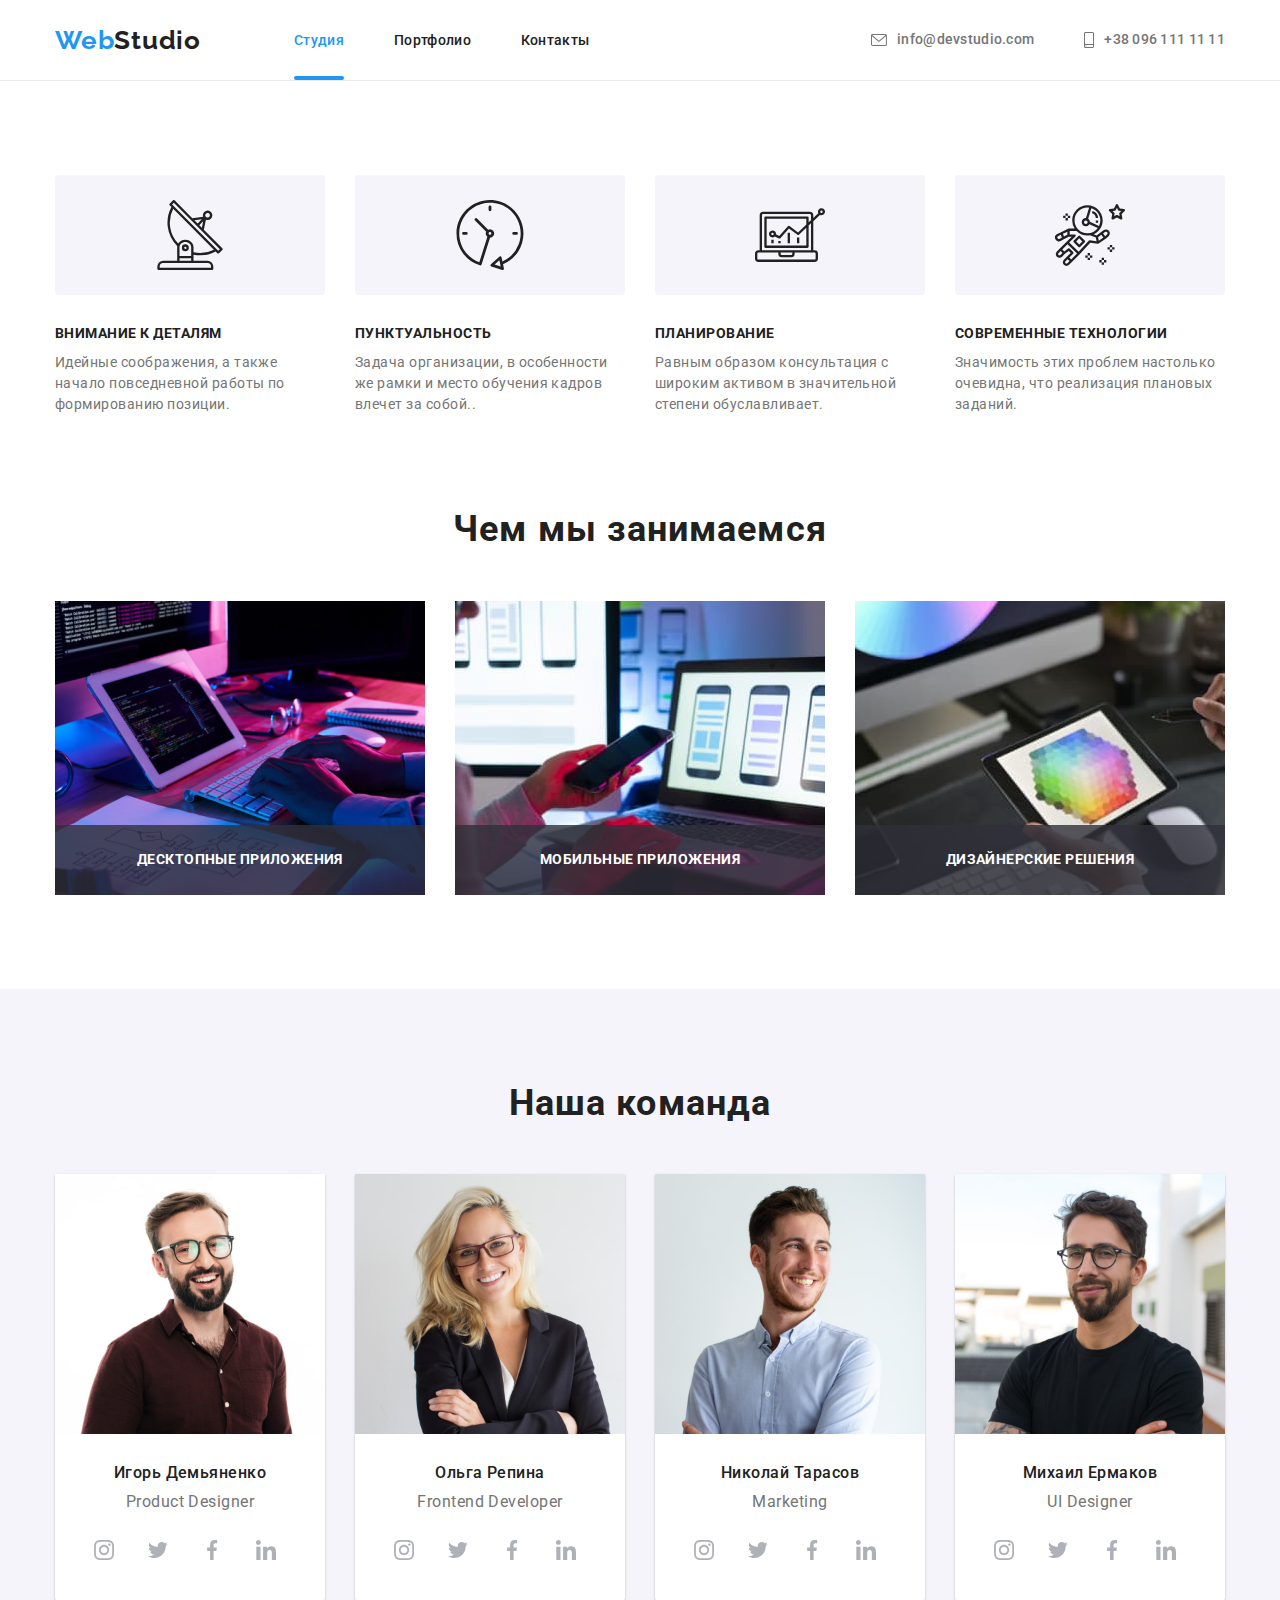
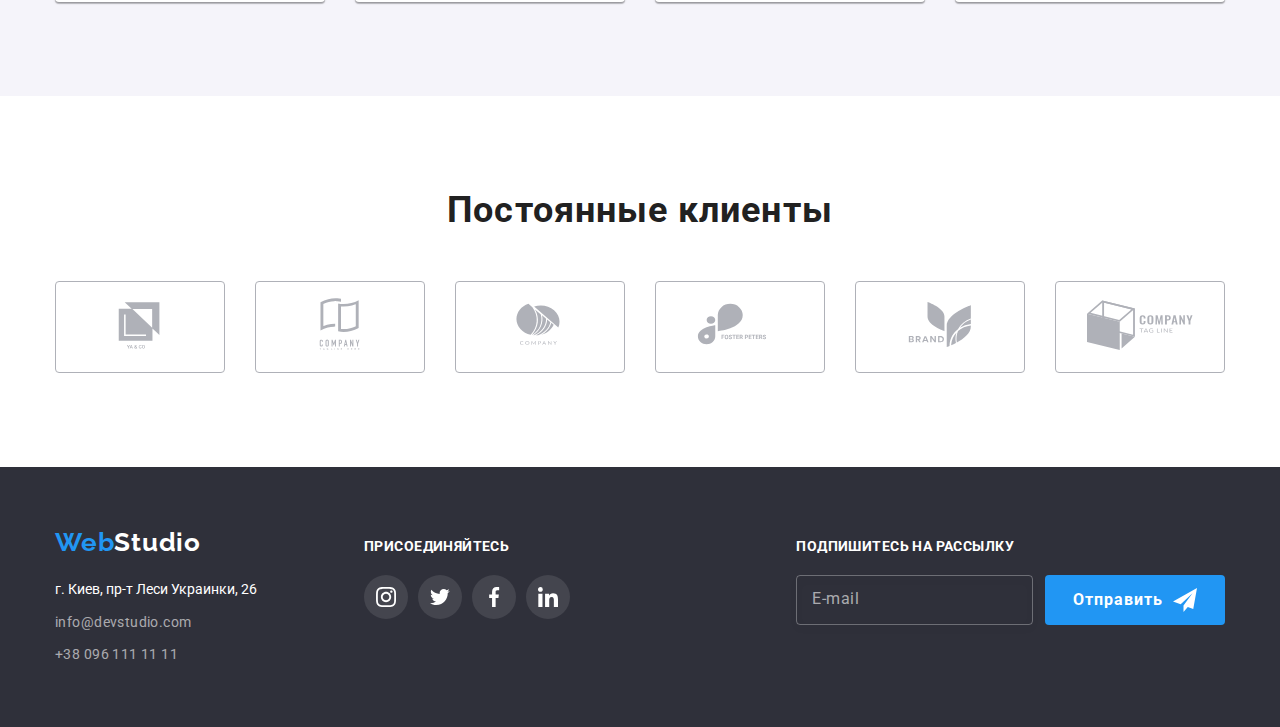
==== index.html @ 4f1c7e52 "зробив моб меню" ====
<!DOCTYPE
  html>
<html
  lang="ru">

  <head>
    <meta
      charset="UTF-8" />
    <meta
      http-equiv="X-UA-Compatible"
      content="IE=edge" />
    <meta
      name="viewport"
      content="width=device-width, initial-scale=1.0" />
    <title>
      goit-markup-hw-08
    </title>
    <link
      rel="preconnect"
      href="https://fonts.googleapis.com" />
    <link
      rel="preconnect"
      href="https://fonts.gstatic.com"
      crossorigin />
    <link
      href="https://fonts.googleapis.com/css2?family=Raleway:wght@700&family=Roboto:wght@400;500;700;900&display=swap"
      rel="stylesheet" />
    <link
      rel="stylesheet"
      href="https://cdnjs.cloudflare.com/ajax/libs/modern-normalize/1.1.0/modern-normalize.css"
      integrity="sha512-Y0MM+V6ymRKN2zStTqzQ227DWhhp4Mzdo6gnlRnuaNCbc+YN/ZH0sBCLTM4M0oSy9c9VKiCvd4Jk44aCLrNS5Q=="
      crossorigin="anonymous"
      referrerpolicy="no-referrer" />
    <link
      rel="stylesheet"
      href="./css/main.min.css">
  </head>

  <body>

    <header
      class="page-header">
      <div
        class="menu-container container"
        data-menu>
        <!-- Навігація мобільного меню -->
        <div
          class="menu-container__nav">
          <ul
            class="mobile-menu-navigation list">
            <li
              class="mobile-menu-navigation__item">
              <a class="mobile-menu-navigation__link link"
                href="">Cтудия</a>
            </li>
            <li
              class="mobile-menu-navigation__item">
              <a class="mobile-menu-navigation__link link"
                href="">Портфолио</a>
            </li>
            <li
              class="mobile-menu-navigation__item">
              <a class="mobile-menu-navigation__link link"
                href="">Контакты</a>
            </li>
          </ul>
          <div
            class="menu-container__contacts">
            <ul
              class="menu-container-contacts__list list">
              <li
                class=" menu-container-contacts__item">
                <a class="menu-container-contacts__link link"
                  href="tel:+380961111111">+380961111111</a>
              </li>
              <li
                class=" menu-container-contacts__item">
                <a class="menu-container-contacts__link link"
                  href="info@devstudio.com">info@devstudio.com</a>
              </li>
            </ul>
          </div>

          <div
            class="menu-container-socials">
            <ul
              class="menu-social-links link ">
              <li
                class="menu-social-links__item">
                <a class="menu-social-links link"
                  href="">Instagram</a>
              </li>
              <li
                class="menu-social-links__item">
                <a class="menu-social-links link"
                  href="">Twitter</a>
              </li>
              <li
                class="menu-social-links__item">
                <a class="menu-social-links link"
                  href="">Facebook</a>
              </li>
              <li
                class="menu-social-links__item">
                <a class="menu-social-links__link link"
                  href="">Linkedin</a>
              </li>
            </ul>
          </div>
        </div>

      </div>
      <div
        class=" container">
        <div
          class="container__nav-contacts">
          <a class="logo logo--dark"
            href="/">
            <span
              class="logo__accent-logo">
              Web</span>Studio
          </a>

          <!-- Мобільне меню -->

          <!-- Кнопка для моб меню -->
          <button
            class="menu-button btn-reset"
            data-menu-button>

            <!-- Іконки для моб меню -->
            <svg
              width="40"
              height="40"
              aria-label="mobile-menu"
              aria-expanded="false">
              <use
                class="icon-menu"
                href="./images/sprite.svg#icon-menu">
              </use>
              <use
                class="icon-cross"
                href="./images/sprite.svg#icon-close">
              </use>
            </svg>
          </button>
          <!-- Навігація -->
          <nav
            class="navigation">
            <ul
              class="navigation__list list">
              <li
                class="navigation__item ">
                <a class="navigation__link navigation__link--current-color"
                  href="index.html">Cтудия</a>
              </li>
              <li
                class="navigation__item">
                <a class="navigation__link"
                  href="portfolio.html">Портфолио</a>
              </li>
              <li
                class="navigation__item">
                <a class="navigation__link"
                  href="./">Контакты</a>
              </li>
            </ul>
          </nav>

          <div
            class="contacts">
            <a class="contacts__email"
              href="info@devstudio.com">
              <svg
                class="contacts__icon"
                width="16"
                height="12">
                <use
                  href="./images/sprite.svg#icon-envelope">
                </use>
              </svg>info@devstudio.com
            </a>
            <a class="contacts__phone-number"
              href="tel:+380961111111">
              <svg
                class="contacts__icon"
                width="10"
                height="16">
                <use
                  href="./images/sprite.svg#icon-smartphone">
                </use>
              </svg>+38
              096
              111
              11
              11</a>
          </div>
        </div>
      </div>
    </header>


    <main>
      <!-- <section
        class="hero">
        <div
          class="container">
          <h1
            class="hero__heading">
            Эффективные
            решения<br />
            для
            вашего
            бизнеса
          </h1>
          <button
            class="btn-primary btn-primary--hero"
            type="button"
            data-modal-open>Заказать
            услугу</button>
          <div
            class="backdrop is-hidden"
            data-modal>
            <div
              class="modal-wrapper">
              <button
                class="modal-btn"
                data-modal-close>
                <svg
                  class="modal-btn__icon"
                  width="18"
                  height="18">
                  <use
                    href="./images/sprite.svg#icon-close-button">
                  </use>
                </svg>
              </button>
              Налаштування форми -->

      <!-- <strong
        class="form-registration">Оставьте
        свои
        данные,
        мы
        вам
        перезвоним</strong>
      <form
        class="modal-form"
        name="contact-form"
        autocomplete="on">
        <div
          class="form-field">
          <label
            for="name"
            class="form-field__label">
            Имя
          </label>
          <input
            type="text"
            class="form-field__input"
            name="name"
            id="name">
          <svg
            width="18"
            height="18"
            class="form-field__icon">
            <use
              href="./images/sprite.svg#icon-person-black">
            </use>
          </svg>
        </div>

        <div
          class="form-field">
          <label
            for="tel"
            class="form-field__label">
            Телефон
          </label>
          <input
            type="tel"
            class="form-field__input"
            name="name"
            id="tel">
          <svg
            width="18"
            height="18"
            class="form-field__icon">
            <use
              href="./images/sprite.svg#icon-phone-black">
            </use>
          </svg>
        </div>

        <div
          class="form-field">
          <label
            for="email"
            class="form-field__label">
            Почта
          </label>
          <input
            type="email"
            class="form-field__input"
            name="name"
            id="email">
          <svg
            width="18"
            height="18"
            class="form-field__icon">
            <use
              href="./images/sprite.svg#icon-email-black">
            </use>
          </svg>
        </div>

        <div
          class="form-field">
          <label
            for="comment"
            class="form-field__label">
            Комментарий
          </label>
          <textarea
            class="textarea-comment"
            name="comment"
            id="comment"
            cols="30"
            rows="10"
            placeholder="Введите текст"></textarea>
        </div>

        <label
          for="checkbox-policy"
          class="checkbox-policy">
          <input
            type="checkbox"
            class="form-policy"
            id="checkbox-policy">
          <span
            class="custom-checkbox">
            <svg
              class="custom-checkbox__icon"
              width="11"
              height="8">
              <use
                href="./images/sprite.svg#icon-icon-check">
              </use>
            </svg>
          </span>
          <span
            class="checkbox-policy__description">Соглашаюсь
            с
            рассылкой
            и
            принимаю
            <span>
              <a class="checkbox-policy__link"
                href="./">
                Условия
                договора
              </a></span></span>
        </label>

        <button
          type="submit"
          class="btn-primary btn-primary--submit">
          Отправить
        </button>

      </form>

      </div>

      </section> -->


      <section
        class="advantages section">
        <div
          class="advantages__container container">

          <ul
            class="advantages__list">

            <li
              class="advantages__item">
              <div
                class="advantages__icon-container">
                <svg
                  class="advantages__icon"
                  width="70"
                  height="70">
                  <use
                    href="./images/sprite.svg#icon-antenna">
                  </use>
                </svg>
              </div>
              <h3
                class="advantages__heading">
                Внимание
                к
                деталям
              </h3>
              <p
                class="advantages__paragraph">
                Идейные
                соображения,
                а
                также
                начало
                повседневной
                работы
                по
                формированию
                позиции.
              </p>
            </li>

            <li
              class="advantages__item">
              <div
                class="advantages__icon-container">
                <svg
                  class="advantages__icon"
                  width="70"
                  height="70">
                  <use
                    href="./images/sprite.svg#icon-clock">
                  </use>
                </svg>
              </div>
              <h3
                class="advantages__heading">
                Пунктуальность
              </h3>
              <p
                class="advantages__paragraph">
                Задача
                организации,
                в
                особенности
                же
                рамки
                и
                место
                обучения
                кадров
                влечет
                за
                собой..
              </p>
            </li>

            <li
              class="advantages__item">
              <div
                class="advantages__icon-container">
                <svg
                  class="advantages__icon"
                  width="70"
                  height="70">
                  <use
                    href="./images/sprite.svg#icon-diagram">
                  </use>
                </svg>
              </div>
              <h3
                class="advantages__heading">
                Планирование
              </h3>
              <p
                class="advantages__paragraph">
                Равным
                образом
                консультация
                с
                широким
                активом
                в
                значительной
                степени
                обуславливает.
              </p>
            </li>

            <li
              class="advantages__item">
              <div
                class="advantages__icon-container">
                <svg
                  class="advantages__icon"
                  width="70"
                  height="70">
                  <use
                    href="./images/sprite.svg#icon-astronaut">
                  </use>
                </svg>
              </div>
              <h3
                class="advantages__heading">
                Современные
                технологии
              </h3>
              <p
                class="advantages__paragraph">
                Значимость
                этих
                проблем
                настолько
                очевидна,
                что
                реализация
                плановых
                заданий.
              </p>
            </li>
          </ul>
        </div>
      </section>

      <section
        class="offers section">
        <div
          class="container">
          <h2
            class="heading">
            Чем
            мы
            занимаемся
          </h2>
          <ul
            class="offers__list">
            <li
              class="offers__item">
              <img
                src="images/first-image.jpg"
                width="370"
                alt="Человек печатает на клавиатуре"
                class="offers__image" />
              <p
                class="offers__paragraph">
                Десктопные
                приложения
              </p>
            </li>

            <li
              class="offers__item">
              <img
                src="images/second-image.jpg"
                width="370"
                alt="Человек смотрит в телефон"
                class="offers__image" />
              <p
                class="offers__paragraph">
                Мобильные
                приложения
              </p>
            </li>

            <li
              class="offers__item">
              <img
                src="images/third-image.jpg"
                width="370"
                alt="Человек рисует на планшете"
                class="offers__image" />
              <p
                class="offers__paragraph">
                Дизайнерские
                решения
              </p>
            </li>
          </ul>
        </div>
      </section>

      <section
        class="team section">
        <div
          class="container">
          <h2
            class="heading">
            Наша
            команда
          </h2>
          <ul
            class="team__list">

            <li
              class="team__item">
              <img
                class="team__mate-image"
                src="images/igor-img.jpg"
                alt="Мужчина в очках"
                width="270" />
              <div
                class="team__container">
                <h3
                  class="team__mate">
                  Игорь
                  Демьяненко
                </h3>
                <p
                  class="team__position">
                  Product
                  Designer
                </p>

                <ul
                  class="team__links link">
                  <li
                    class="team__social-links">
                    <a href="./"
                      class="social-link social-link--light"
                      target="_blank"
                      aria-label="Instagram icon"
                      rel="noopener noreferrer">
                      <svg
                        class="social-link__icon"
                        width="20"
                        height="20">
                        <use
                          href="./images/sprite.svg#icon-instagram">
                        </use>
                      </svg>
                    </a>
                  </li>

                  <li
                    class="team__social-links">
                    <a href="./"
                      class="social-link social-link--light"
                      target="_blank"
                      aria-label="twitter icon"
                      rel="noopener noreferrer">
                      <svg
                        class="social-link__icon"
                        width="20"
                        height="20">
                        <use
                          href="./images/sprite.svg#icon-twitter">
                        </use>
                      </svg>
                    </a>
                  </li>

                  <li
                    class="team__social-links">
                    <a href="./"
                      class="social-link social-link--light"
                      target="_blank"
                      aria-label="Facebook icon"
                      rel="noopener noreferrer">
                      <svg
                        class="social-link__icon"
                        width="20"
                        height="20">
                        <use
                          href="./images/sprite.svg#icon-facebook">
                        </use>
                      </svg>
                    </a>
                  </li>

                  <li
                    class="team__social-links">
                    <a href="./"
                      class="social-link social-link--light"
                      target="_blank"
                      aria-label="linkedin icon"
                      rel="noopener noreferrer">
                      <svg
                        class="social-link__icon"
                        width="20"
                        height="20">
                        <use
                          href="./images/sprite.svg#icon-linkedin">
                        </use>
                      </svg>
                    </a>
                  </li>
                </ul>
              </div>
            </li>

            <li
              class="team__item">
              <img
                class="team__mate-image"
                src="images/olga-img.jpg"
                width="270"
                alt="Девушка в очках и костюме" />
              <div
                class="team__container">
                <h3
                  class="team__mate">
                  Ольга
                  Репина
                </h3>
                <p
                  class="team__position">
                  Frontend
                  Developer
                </p>
                <ul
                  class="team__links link">

                  <li
                    class="team__social-links">
                    <a href="./"
                      class="social-link social-link--light"
                      target="_blank"
                      aria-label="Instagram icon"
                      rel="noopener noreferrer">
                      <svg
                        class="social-link__icon"
                        width="20"
                        height="20">
                        <use
                          href="./images/sprite.svg#icon-instagram">
                        </use>
                      </svg>
                    </a>
                  </li>

                  <li
                    class="team__social-links">
                    <a href="./"
                      class="social-link social-link--light"
                      target="_blank"
                      aria-label="twitter icon"
                      rel="noopener noreferrer">
                      <svg
                        class="social-link__icon"
                        width="20"
                        height="20">
                        <use
                          href="./images/sprite.svg#icon-twitter">
                        </use>
                      </svg>
                    </a>
                  </li>

                  <li
                    class="team__social-links">
                    <a href="./"
                      class="social-link social-link--light"
                      target="_blank"
                      aria-label="Facebook icon"
                      rel="noopener noreferrer">
                      <svg
                        class="social-link__icon"
                        width="20"
                        height="20">
                        <use
                          href="./images/sprite.svg#icon-facebook">
                        </use>
                      </svg>
                    </a>
                  </li>

                  <li
                    class="team__social-links">
                    <a href="./"
                      class="social-link social-link--light"
                      target="_blank"
                      aria-label="linkedin icon"
                      rel="noopener noreferrer">
                      <svg
                        class="social-link__icon"
                        width="20"
                        height="20">
                        <use
                          href="./images/sprite.svg#icon-linkedin">
                        </use>
                      </svg>
                    </a>
                  </li>
                </ul>
            </li>

            <li
              class="team__item">
              <img
                class="team__mate-image"
                src="images/nikolay-img.jpg"
                alt="Улыбающийся мужчина"
                width="270" />

              <div
                class="team__container">
                <h3
                  class="team__mate">
                  Николай
                  Тарасов
                </h3>
                <p
                  class="team__position">
                  Marketing
                </p>
                <ul
                  class="team__links link">

                  <li
                    class="team__social-links">
                    <a href="./"
                      class="social-link social-link--light"
                      target="_blank"
                      aria-label="Instagram icon"
                      rel="noopener noreferrer">
                      <svg
                        class="social-link__icon"
                        width="20"
                        height="20">
                        <use
                          href="./images/sprite.svg#icon-instagram">
                        </use>
                      </svg>
                    </a>
                  </li>

                  <li
                    class="team__social-links">
                    <a href="./"
                      class="social-link social-link--light"
                      target="_blank"
                      aria-label="twitter icon"
                      rel="noopener noreferrer">
                      <svg
                        class="social-link__icon"
                        width="20"
                        height="20">
                        <use
                          href="./images/sprite.svg#icon-twitter">
                        </use>
                      </svg>
                    </a>
                  </li>

                  <li
                    class="team__social-links">
                    <a href="./"
                      class="social-link social-link--light"
                      target="_blank"
                      aria-label="Facebook icon"
                      rel="noopener noreferrer">
                      <svg
                        class="social-link__icon"
                        width="20"
                        height="20">
                        <use
                          href="./images/sprite.svg#icon-facebook">
                        </use>
                      </svg>
                    </a>
                  </li>

                  <li
                    class="team__social-links">
                    <a href="./"
                      class="social-link social-link--light"
                      target="_blank"
                      aria-label="linkedin icon"
                      rel="noopener noreferrer">
                      <svg
                        class="social-link__icon"
                        width="20"
                        height="20">
                        <use
                          href="./images/sprite.svg#icon-linkedin">
                        </use>
                      </svg>
                    </a>
                  </li>
                </ul>
              </div>
            </li>

            <li
              class="team__item">
              <img
                class="team__mate-image"
                src="images/mikhail-img.jpg"
                alt="Мужчина в очках"
                width="270" />
              <div
                class="team__container">
                <h3
                  class="team__mate">
                  Михаил
                  Ермаков
                </h3>
                <p
                  class="team__position">
                  UI
                  Designer
                </p>
                <ul
                  class="team__links link">

                  <li
                    class="team__social-links">
                    <a href="./"
                      class="social-link social-link--light"
                      target="_blank"
                      aria-label="Instagram icon"
                      rel="noopener noreferrer">
                      <svg
                        class="social-link__icon"
                        width="20"
                        height="20">
                        <use
                          href="./images/sprite.svg#icon-instagram">
                        </use>
                      </svg>
                    </a>
                  </li>

                  <li
                    class="team__social-links">
                    <a href="./"
                      class="social-link social-link--light"
                      target="_blank"
                      aria-label="twitter icon"
                      rel="noopener noreferrer">
                      <svg
                        class="social-link__icon"
                        width="20"
                        height="20">
                        <use
                          href="./images/sprite.svg#icon-twitter">
                        </use>
                      </svg>
                    </a>
                  </li>

                  <li
                    class="team__social-links">
                    <a href="./"
                      class="social-link social-link--light"
                      target="_blank"
                      aria-label="Facebook icon"
                      rel="noopener noreferrer">
                      <svg
                        class="social-link__icon"
                        width="20"
                        height="20">
                        <use
                          href="./images/sprite.svg#icon-facebook">
                        </use>
                      </svg>
                    </a>
                  </li>

                  <li
                    class="team__social-links">
                    <a href="./"
                      class="social-link social-link--light"
                      target="_blank"
                      aria-label="linkedin icon"
                      rel="noopener noreferrer">
                      <svg
                        class="social-link__icon"
                        width="20"
                        height="20">
                        <use
                          href="./images/sprite.svg#icon-linkedin">
                        </use>
                      </svg>
                    </a>
                  </li>
                </ul>
              </div>
            </li>
          </ul>
        </div>
      </section>

      <section
        class="clients section">
        <div
          class="container">
          <h2
            class="heading">
            Постоянные
            клиенты
          </h2>
          <ul
            class="clients__list list">
            <li
              class="client">
              <a
                href="">
                <svg
                  class="client__icon"
                  width="106"
                  height="60">
                  <use
                    href="./images/sprite.svg#icon-client-1">
                  </use>
                </svg>
              </a>
            </li>

            <li
              class="client">
              <a
                href="">
                <svg
                  class="client__icon"
                  width="106"
                  height="60">
                  <use
                    href="./images/sprite.svg#icon-client-2">
                  </use>
                </svg>
              </a>
            </li>

            <li
              class="client">
              <a
                href="">
                <svg
                  class="client__icon"
                  width="106"
                  height="60">
                  <use
                    href="./images/sprite.svg#icon-client-3">
                  </use>
                </svg>
              </a>
            </li>

            <li
              class="client">
              <a
                href="">
                <svg
                  class="client__icon"
                  width="106"
                  height="60">
                  <use
                    href="./images/sprite.svg#icon-client-4">
                  </use>
                </svg>
              </a>
            </li>

            <li
              class="client">
              <a
                href="">
                <svg
                  class="client__icon"
                  width="106"
                  height="60">
                  <use
                    href="./images/sprite.svg#icon-client-5">
                  </use>
                </svg>
              </a>
            </li>

            <li
              class="client">
              <a
                href="">
                <svg
                  class="client__icon"
                  width="106"
                  height="60">
                  <use
                    href="./images/sprite.svg#icon-client-6">
                  </use>
                </svg>
              </a>
            </li>
          </ul>
        </div>
      </section>


    </main>

    <footer
      class="footer">
      <div
        class="footer__container container">
        <div
          class="address-wrapper">
          <a class="logo logo--light"
            href="">
            <span
              class="logo__accent-logo">Web</span>Studio
          </a>

          <address
            class="footer__address">
            г.
            Киев,
            пр-т
            Леси
            Украинки,
            26
          </address>
          <a class="footer__email"
            href="info@devstudio.com">info@devstudio.com</a>
          <a class="footer__phone"
            href="tel:+380961111111">+38
            096
            111
            11
            11</a>
        </div>


        <div
          class="footer-social-links">
          <h3
            class="footer-heading">
            ПРИСОЕДИНЯЙТЕСЬ
          </h3>
          <ul
            class="footer-social-links__list list">
            <li
              class="footer-social-links__item">
              <a href="./"
                class="social-link social-link--dark"
                target="_blank"
                aria-label="Instagram icon"
                rel="noopener noreferrer">
                <svg
                  class="social-link__icon"
                  width="20"
                  height="20">
                  <use
                    href="./images/sprite.svg#icon-instagram">
                  </use>
                </svg>
              </a>
            </li>

            <li
              class="footer-social-links__item">
              <a href="./"
                class="social-link social-link--dark"
                target="_blank"
                aria-label="Instagram icon"
                rel="noopener noreferrer">
                <svg
                  class="social-link__icon"
                  width="20"
                  height="20">
                  <use
                    href="./images/sprite.svg#icon-twitter">
                  </use>
                </svg>
              </a>
            </li>

            <li
              class="footer-social-links__item">
              <a href="./"
                class="social-link social-link--dark"
                target="_blank"
                aria-label="Instagram icon"
                rel="noopener noreferrer">
                <svg
                  class="social-link__icon"
                  width="20"
                  height="20">
                  <use
                    href="./images/sprite.svg#icon-facebook">
                  </use>
                </svg>
              </a>
            </li>
            <li
              class="footer-social-links__item">
              <a href="./"
                class="social-link social-link--dark"
                target="_blank"
                aria-label="Instagram icon"
                rel="noopener noreferrer">
                <svg
                  class="social-link__icon"
                  width="20"
                  height="20">
                  <use
                    href="./images/sprite.svg#icon-linkedin">
                  </use>
                </svg>
              </a>
            </li>
          </ul>
        </div>

        <div
          class="mailing-wrapper">
          <h3
            class="footer-heading">
            ПОДПИШИТЕСЬ
            НА
            РАССЫЛКУ
          </h3>
          <form
            action="">
            <div
              class="mail-input-wrapper">
              <label
                for="email"
                class="mail-input-wrapper__label">
                <input
                  type="email"
                  class="mail-input-wrapper__input"
                  id="email"
                  placeholder=" ">
                <span
                  class="mail-mark">E-mail</span>
              </label>

              <button
                type="submit"
                class="btn-primary btn-primary--mailing">Отправить
                <svg
                  class="icon-telegram"
                  width="24"
                  height="24">
                  <use
                    href="./images/sprite.svg#icon-telegram">
                  </use>
                </svg>
            </div>
            </button>
          </form>
        </div>

    </footer>


    <script
      src="./js/modal.js">
      </script>
    <script
      src="./js/menu.js"></script>
  </body>

</html>
---- css/main.min.css ----
.container{margin-left:auto;margin-right:auto;padding-left:15px;padding-right:15px}@media screen and (min-width: 480px){.container{width:480px}}@media screen and (min-width: 768px){.container{width:768px}}@media screen and (min-width: 1200px){.container{width:1200px}}body{color:#212121;background-color:var(--bg-color);font-family:Roboto, sans-serif}h1,h2,h3,h4,h5,h6,p,ul{margin-left:0;margin-top:0;margin-bottom:0}img{display:block;max-width:100%}.list{list-style:none;text-decoration:none;padding:0;margin:0}.section{padding-top:94px;padding-bottom:94px}@media screen and (max-width: 1200px){.section{padding-top:60px;padding-bottom:60px}}.section:last-child{padding-bottom:94px}@media screen and (max-width: 1200px){.section:last-child{padding-bottom:60px}}.link{list-style:none;text-decoration:none;color:currentColor}.heading{margin-bottom:50px;color:#212121;letter-spacing:0px;font-size:36px;line-height:1.16;text-align:center;letter-spacing:0.03em}@media screen and (max-width: 767.98px){.btn-reset{display:-webkit-inline-box;display:-ms-inline-flexbox;display:inline-flex;padding:0;background-color:transparent;border:none;margin-left:auto}}@media screen and (min-width: 768px){.btn-reset{display:none}}.page-header{border-bottom:1px solid #ececec;position:relative}.hero{display:-webkit-box;display:-ms-flexbox;display:flex;text-align:center;background:-webkit-gradient(linear, left top, left bottom, from(rgba(47,48,58,0.4)), to(rgba(47,48,58,0.4))),url(../images/Img.jpg);background:linear-gradient(rgba(47,48,58,0.4), rgba(47,48,58,0.4)),url(../images/Img.jpg);background-repeat:no-repeat;margin-left:auto;margin-right:auto;padding-top:200px;padding-bottom:200px;max-width:1600px;background-size:cover}.hero__heading{margin-bottom:30px;color:#fff;font-size:44px;text-align:center;line-height:1.36;text-transform:uppercase;font-weight:900;margin-bottom:40px;letter-spacing:0.06em}.advantages__icon{fill:#212121;-webkit-transition:250ms cubic-bezier(0.4, 0, 0.2, 1);transition:250ms cubic-bezier(0.4, 0, 0.2, 1)}.advantages__icon-container{display:-webkit-box;display:-ms-flexbox;display:flex;background-color:#f5f4fa;-webkit-box-pack:center;-ms-flex-pack:center;justify-content:center;-webkit-box-align:center;-ms-flex-align:center;align-items:center;margin-bottom:30px;height:120px;border-radius:4px}@media screen and (max-width: 767px){.advantages__icon-container{max-width:450px}}@media screen and (min-width: 1200px){.advantages__icon-container{width:270px}}.advantages__icon-container:focus .advantages__icon,.advantages__icon-container:hover .advantages__icon,.advantages__icon-container:active .advantages__icon{fill:#2196f3}.advantages__item{margin-right:30px;list-style:none;letter-spacing:0.03em}.advantages__item:last-child{margin-right:0}@media screen and (min-width: 768px) and (max-width: 1200px){.advantages__item{margin-bottom:30px}}@media screen and (min-width: 768px) and (max-width: 1200px){.advantages__item:nth-last-child(-n+2){margin-bottom:0}}@media screen and (min-width: 768px) and (max-width: 1200px){.advantages__item:nth-child(2n){margin-right:0}}@media screen and (min-width: 480px){.advantages__item{width:450px;margin-right:0}}@media screen and (max-width: 768px){.advantages__item{max-width:450px;margin-right:0;margin-bottom:30px}}@media screen and (min-width: 768px){.advantages__item{width:354px;margin-right:30px}}@media screen and (min-width: 1200px){.advantages__item{width:270px;margin-right:30px}}.advantages__list{padding:0;display:-webkit-box;display:-ms-flexbox;display:flex;-ms-flex-pack:distribute;justify-content:space-around}@media screen and (max-width: 767px){.advantages__list{display:block;max-width:450px}}@media screen and (min-width: 768px){.advantages__list{display:-webkit-box;display:-ms-flexbox;display:flex;-ms-flex-wrap:wrap;flex-wrap:wrap}}.advantages__heading{color:#212121;font-size:14px;font-weight:700;line-height:1.17;text-transform:uppercase;margin-bottom:10px}@media screen and (max-width: 767px){.advantages__heading{max-width:450px;text-align:center}}@media screen and (min-width: 480px){.advantages__heading{max-width:450px}}.advantages__paragraph{color:#757575;font-size:14px;font-weight:400;line-height:1.5}.offers__paragraph{width:100%;height:70px;background-color:rgba(47,48,58,0.8);display:-webkit-box;display:-ms-flexbox;display:flex;-webkit-box-pack:center;-ms-flex-pack:center;justify-content:center;-webkit-box-align:center;-ms-flex-align:center;align-items:center;color:#fff;font-size:14px;font-weight:700;line-height:1.17;letter-spacing:0.03em;text-transform:uppercase;position:absolute;bottom:0;left:0}.offers__item{-webkit-box-pack:justify;-ms-flex-pack:justify;justify-content:space-between;list-style:none;padding-left:0;display:-webkit-box;display:-ms-flexbox;display:flex;list-style:none;margin-right:30px;list-style:none;position:relative}.offers__item:last-child{margin-right:0}.offers__list{display:-webkit-box;display:-ms-flexbox;display:flex;-webkit-box-pack:justify;-ms-flex-pack:justify;justify-content:space-between;padding-left:0}.offers.section{padding-top:0;padding-bottom:94px}@media screen and (max-width: 1200px){.offers.section{display:none}}.team{background-color:#f5f4fa}.team__container{padding-top:30px;padding-bottom:30px}@media screen and (max-width: 768px){.team__container{padding-bottom:24px}}.team__links{display:-webkit-box;display:-ms-flexbox;display:flex;-webkit-box-pack:center;-ms-flex-pack:center;justify-content:center;-webkit-box-align:center;-ms-flex-align:center;align-items:center;padding-left:0}.team__social-links{margin-right:10px}.team__list{text-align:center;padding-left:0;display:-webkit-box;display:-ms-flexbox;display:flex;-webkit-box-pack:justify;-ms-flex-pack:justify;justify-content:space-between;list-style:none}@media screen and (max-width: 768px){.team__list{display:block}}@media screen and (min-width: 768px) and (max-width: 1200px){.team__list{display:-webkit-box;display:-ms-flexbox;display:flex;-ms-flex-wrap:wrap;flex-wrap:wrap}}.team__item{background-color:#fff;-webkit-box-shadow:0px 1px 3px rgba(0,0,0,0.12),0px 1px 1px rgba(0,0,0,0.14),0px 2px 1px rgba(0,0,0,0.2);box-shadow:0px 1px 3px rgba(0,0,0,0.12),0px 1px 1px rgba(0,0,0,0.14),0px 2px 1px rgba(0,0,0,0.2);border-radius:0px 0px 4px 4px}@media screen and (max-width: 768px){.team__item{max-width:450px;margin-bottom:30px}}@media screen and (min-width: 768px) and (max-width: 1200px){.team__item:nth-last-child(-n+2){margin-bottom:0}}@media screen and (min-width: 768px) and (max-width: 1200px){.team__item{width:354px;margin-bottom:30px}}.team__heading{margin-bottom:50px;text-align:center;font-size:36px;font-weight:700;line-height:1.18;letter-spacing:0.03em}.team__mate{font-size:16px;font-weight:500;color:#212121;line-height:1.18;letter-spacing:0.03em;margin-bottom:10px}.team__position{font-size:16px;font-weight:400;color:#757575;letter-spacing:0.03em;margin-bottom:16px}@media screen and (max-width: 768px){.team__mate-image{width:100%;height:auto}}@media screen and (min-width: 768px) and (max-width: 1200px){.team__mate-image{width:100%;height:auto}}.clients__list.list{display:-webkit-box;display:-ms-flexbox;display:flex;-webkit-box-pack:center;-ms-flex-pack:center;justify-content:center;-webkit-box-align:center;-ms-flex-align:center;align-items:center}@media screen and (max-width: 767.98px){.clients__list.list{display:-webkit-box;display:-ms-flexbox;display:flex;-ms-flex-wrap:wrap;flex-wrap:wrap;gap:30px}}@media screen and (min-width: 768px) and (max-width: 1200px){.clients__list.list{display:-webkit-box;display:-ms-flexbox;display:flex;-ms-flex-wrap:wrap;flex-wrap:wrap}}.client{display:-webkit-box;display:-ms-flexbox;display:flex;-webkit-box-pack:center;-ms-flex-pack:center;justify-content:center;-webkit-box-align:center;-ms-flex-align:center;align-items:center;width:170px;height:92px;border:1px solid #afb1b8;border-radius:4px;margin-right:30px;cursor:pointer}.client:last-child{margin-right:0}.client:hover,.client:focus{border-color:#2196f3}@media screen and (max-width: 767.98px){.client{width:210px;margin-right:0}}@media screen and (min-width: 768px) and (max-width: 1200px){.client{-ms-flex-preferred-size:calc(100% / 3 - 20px);flex-basis:calc(100% / 3 - 20px)}}@media screen and (min-width: 480px) and (max-width: 767.98px){.client:nth-child(2n){margin-right:0}}@media screen and (min-width: 768px) and (max-width: 1200px){.client:nth-child(3n){margin-right:0}}@media screen and (min-width: 768px) and (max-width: 1200px){.client:nth-child(-n+3){margin-bottom:30px}}.footer{background-color:#2f303a;text-decoration:none;padding-top:60px;padding-bottom:60px}.address-list{margin-bottom:9px;color:rgba(255,255,255,0.6);font-size:14px;text-decoration:none;font-weight:400;line-height:1.71;font-style:normal}@media screen and (max-width: 767.98px){.footer-social-links{margin-bottom:60px}}.footer-social-links__list{display:-webkit-box;display:-ms-flexbox;display:flex}@media screen and (max-width: 767.98px){.footer-social-links__list{-webkit-box-pack:center;-ms-flex-pack:center;justify-content:center}}@media screen and (min-width: 480px) and (max-width: 767.98px){.footer-social-links__list{-webkit-box-pack:center;-ms-flex-pack:center;justify-content:center}}.footer__container{display:-webkit-box;display:-ms-flexbox;display:flex;-webkit-box-align:baseline;-ms-flex-align:baseline;align-items:baseline}@media screen and (max-width: 767.98px){.footer__container{display:block;text-align:center}}@media screen and (min-width: 480px) and (max-width: 767.98px){.footer__container{display:block;text-align:center;text-align:center}}@media screen and (min-width: 768px) and (max-width: 1199.98px){.footer__container{display:-webkit-box;display:-ms-flexbox;display:flex;-ms-flex-wrap:wrap;flex-wrap:wrap;-webkit-box-pack:center;-ms-flex-pack:center;justify-content:center}}.footer-heading{color:#fff;line-height:1.17;letter-spacing:0.03em;font-weight:700;font-size:14px;margin-bottom:20px}@media screen and (min-width: 768px) and (max-width: 1199.98px){.footer-heading{text-align:center}}.address-wrapper{margin-right:70px}@media screen and (max-width: 767.98px){.address-wrapper{margin-right:0;margin-bottom:60px}}@media screen and (min-width: 480px) and (max-width: 767.98px){.address-wrapper{margin-right:0;margin-bottom:60px}}@media screen and (min-width: 768px) and (max-width: 1199.98px){.address-wrapper{text-align:center;margin-right:165px;width:231px;margin-bottom:60px}}.footer-social-links__item{margin-right:10px}.footer-social-links__item:last-child{margin-right:0}.footer__address{margin-bottom:9px;color:#fff;font-size:14px;text-decoration:none;font-weight:400;line-height:1.71;font-style:normal}.buttons.list{display:-webkit-box;display:-ms-flexbox;display:flex;-webkit-box-pack:center;-ms-flex-pack:center;justify-content:center;margin-bottom:50px;letter-spacing:0.03em}.buttons__btn{display:inline-block;padding:6px 22px 6px 22px;margin-right:8px;border-radius:4px;text-align:center;border-color:transparent;font-size:16px;cursor:pointer;text-decoration:none;background-color:#f5f4fa;font-weight:500;font-family:inherit;line-height:1.7;-webkit-transition:250ms cubic-bezier(0.4, 0, 0.2, 1);transition:250ms cubic-bezier(0.4, 0, 0.2, 1)}.buttons__btn:focus,.buttons__btn:hover{background-color:#2196f3;color:#fff;border-color:transparent;text-decoration:none;-webkit-box-shadow:0px 3px 1px rgba(0,0,0,0.1),0px 1px 2px rgba(0,0,0,0.08),0px 2px 2px rgba(0,0,0,0.12);box-shadow:0px 3px 1px rgba(0,0,0,0.1),0px 1px 2px rgba(0,0,0,0.08),0px 2px 2px rgba(0,0,0,0.12)}.cards.list{display:-webkit-box;display:-ms-flexbox;display:flex;-ms-flex-wrap:wrap;flex-wrap:wrap;margin-right:-30px;margin-bottom:-30px}.card-container{padding-top:20px;padding-right:24px;padding-bottom:20px;padding-left:24px}.card{margin-right:30px;margin-bottom:30px;border:1px solid #eeeeee;-ms-flex-preferred-size:calc(100% / 3 - 30px);flex-basis:calc(100% / 3 - 30px);-webkit-transition:250ms cubic-bezier(0.4, 0, 0.2, 1);transition:250ms cubic-bezier(0.4, 0, 0.2, 1)}.card:hover,.card:focus{-webkit-box-shadow:0px 1px 1px rgba(0,0,0,0.12),0px 4px 4px rgba(0,0,0,0.06),1px 4px 6px rgba(0,0,0,0.16);box-shadow:0px 1px 1px rgba(0,0,0,0.12),0px 4px 4px rgba(0,0,0,0.06),1px 4px 6px rgba(0,0,0,0.16)}.card:nth-child(3n){margin-right:0}.card:nth-last-child(-n+3){margin-bottom:0}.card-link{text-decoration:none}.card-container__heading{color:#212121;font-size:18px;text-decoration:none;font-weight:700;line-height:2;margin-bottom:4px;letter-spacing:0.06em}.card-container__heading .card-container__heading:hover,.card-container__heading .card-container__heading:focus{color:#2196f3;text-decoration:none}.card-container__paragraph{color:#757575;font-size:16px;text-decoration:none;font-weight:400;line-height:1.77;letter-spacing:0.03em}.card-container__paragraph .card-container__paragraph:hover,.card-container__paragraph .card-container__paragraph:focus{color:#2196f3;text-decoration:none}.overlay-container{position:relative;width:370px;height:294px;overflow:hidden}.overlay-container__paragraph{position:absolute;bottom:0;left:0;right:0;background-color:rgba(33,150,243,0.9);overflow:hidden;width:100%;height:100%;-webkit-transform:translateY(100%);transform:translateY(100%);-webkit-transition:250ms cubic-bezier(0.4, 0, 0.2, 1);transition:250ms cubic-bezier(0.4, 0, 0.2, 1);color:#fff;font-family:"Roboto";font-size:400;font-size:18px;letter-spacing:00.03em;line-height:1.55;padding:63px 24px}.card:hover .overlay-container__paragraph,.card:focus .overlay-container__paragraph{-webkit-transform:translateY(0);transform:translateY(0)}.logo{display:-webkit-box;display:-ms-flexbox;display:flex;-webkit-box-align:center;-ms-flex-align:center;align-items:center;margin-right:93px;font-size:26px;text-decoration:none;font-family:Raleway, sans-serif;font-weight:700;letter-spacing:0.03em;line-height:1.17}@media screen and (max-width: 767.98px){.logo{font-size:24px}}.logo__accent-logo{color:#2196f3;text-decoration:none}.logo-footer__accent-logo{color:#2196f3;text-decoration:none}.logo--light{color:#fff;margin-bottom:20px}@media screen and (max-width: 767.98px){.logo--light{margin-right:0;-webkit-box-pack:center;-ms-flex-pack:center;justify-content:center;font-size:24px}}@media screen and (min-width: 480px) and (max-width: 767.98px){.logo--light{display:block;text-align:center;margin-right:0;font-size:24px}}@media screen and (min-width: 768px) and (max-width: 1199.98px){.logo--light{margin-right:0;-webkit-box-pack:center;-ms-flex-pack:center;justify-content:center;font-size:24px}}.logo--dark{color:#212121}@media screen and (max-width: 767.98px){.menu-button{z-index:100;margin-left:auto}}@media screen and (min-width: 768px){.menu-button{display:none}}.menu-button .icon-cross{display:none}.menu-button.is-open .icon-cross{display:block}.menu-button.is-open .icon-menu{display:none}@media screen and (max-width: 767.98px){.menu-container{position:absolute;-webkit-transform:translateX(-100%);transform:translateX(-100%);-webkit-transition:250ms cubic-bezier(0.4, 0, 0.2, 1);transition:250ms cubic-bezier(0.4, 0, 0.2, 1)}}@media screen and (max-width: 767.98px){.menu-container.is-open{display:block;position:absolute;-webkit-transform:translateX(0);transform:translateX(0);width:100%;background-color:#fff;z-index:50;padding:48px 0px 48px 40px;-webkit-box-shadow:0px 4px 8px rgba(0,0,0,0.04),0px 2px 4px rgba(0,0,0,0.08),0px 1px 3px rgba(0,0,0,0.16);box-shadow:0px 4px 8px rgba(0,0,0,0.04),0px 2px 4px rgba(0,0,0,0.08),0px 1px 3px rgba(0,0,0,0.16)}}@media screen and (min-width: 768px){.menu-container__nav{display:none}}.mobile-menu-navigation__link{font-weight:500;font-size:40px;line-height:47px;letter-spacing:0.02em;color:#212121}.menu-container-contacts__item{margin-bottom:32px;font-weight:500;font-size:24px;line-height:28px;letter-spacing:0.02em;color:#757575}.menu-container-contacts__item:first-child{margin-bottom:32px;font-size:36px}.menu-container-contacts__item:last-child{margin-bottom:0}.mobile-menu-navigation{margin-bottom:302px}.mobile-menu-navigation__item{margin-bottom:36px}.mobile-menu-navigation__item:last-child{margin-bottom:0}.menu-container__contacts{margin-bottom:64px}.menu-social-links{display:-webkit-box;display:-ms-flexbox;display:flex;padding-left:0;-ms-flex-wrap:wrap;flex-wrap:wrap}.menu-social-links__item{padding-left:0;font-weight:500;font-size:18px;line-height:22px;letter-spacing:0.02em;color:#2196f3;padding-right:9px;margin-left:9px;border-right:1px solid rgba(33,33,33,0.2)}.menu-social-links__item:first-child{padding-left:0;margin-left:0}.menu-social-links__item:last-child{padding-right:0;border-right:0}.navigation__list{display:-webkit-box;display:-ms-flexbox;display:flex}.navigation__item{margin-right:50px;-webkit-box-align:center;-ms-flex-align:center;align-items:center;letter-spacing:0.02em}.navigation__item:last-child{margin-right:auto}.navigation__link{position:relative;-webkit-transition:250ms cubic-bezier(0.4, 0, 0.2, 1);transition:250ms cubic-bezier(0.4, 0, 0.2, 1);padding-top:32px;padding-bottom:32px;margin-right:0;font-size:14px;line-height:1.17;text-decoration:none;font-weight:500;color:var(--main-text-color);display:block;-webkit-box-align:center;-ms-flex-align:center;align-items:center}.navigation__link:hover,.navigation__link:focus{color:#2196f3;text-decoration:none}.navigation__link--current-color{color:#2196f3}.navigation__link--current-color::after{position:absolute;content:"";bottom:0;left:0;width:100%;height:4px;display:block;border-radius:2px;background-color:#2196f3}@media screen and (max-width: 767.98px){.navigation__list{display:none}}.contacts{display:-webkit-box;display:-ms-flexbox;display:flex;margin-left:auto;-webkit-box-align:center;-ms-flex-align:center;align-items:center}@media screen and (max-width: 767.98px){.contacts{display:none}}.contacts__email{margin-right:50px}.contacts__email,.contacts__phone-number{display:-webkit-box;display:-ms-flexbox;display:flex;-webkit-box-align:center;-ms-flex-align:center;align-items:center;color:#757575;font-size:14px;text-decoration:none;font-weight:500;letter-spacing:0.02em;line-height:1.14;padding-top:32px;padding-bottom:32px;-webkit-transition:250ms cubic-bezier(0.4, 0, 0.2, 1);transition:250ms cubic-bezier(0.4, 0, 0.2, 1)}.contacts__email:focus,.contacts__phone-number:focus,.contacts__email:hover,.contacts__phone-number:hover{color:#2196f3;text-decoration:none}.container__nav-contacts{display:-webkit-box;display:-ms-flexbox;display:flex;-webkit-box-align:center;-ms-flex-align:center;align-items:center}.contacts__icon{margin-right:10px;fill:currentColor}.footer__phone{display:block;text-decoration:none;color:rgba(255,255,255,0.6);letter-spacing:00.03em;font-size:14px;font-weight:400;line-height:1.7;-webkit-transition:250ms cubic-bezier(0.4, 0, 0.2, 1);transition:250ms cubic-bezier(0.4, 0, 0.2, 1)}.footer__email{display:block;margin-bottom:9px;text-decoration:none;color:rgba(255,255,255,0.6);letter-spacing:00.03em;font-size:14px;font-weight:400;line-height:1.7;-webkit-transition:250ms cubic-bezier(0.4, 0, 0.2, 1);transition:250ms cubic-bezier(0.4, 0, 0.2, 1)}.footer__email:focus,.footer__email:hover,.footer__phone:hover,.footer__phone:focus{color:#2196f3}.email{display:block;margin-right:50px;-webkit-transition:var(--transition-cubic);transition:var(--transition-cubic)}.backdrop{position:fixed;top:0;left:0;width:100vw;height:100vh;background-color:rgba(0,0,0,0.2);z-index:10}.backdrop.is-hidden{opacity:0;pointer-events:none;visibility:hidden;-webkit-transition:250ms 250ms cubic-bezier(0.4, 0, 0.2, 1);transition:250ms 250ms cubic-bezier(0.4, 0, 0.2, 1)}.backdrop.is-hidden .modal-wrapper{-webkit-transform:translate(-50%, -50%) scale(0.1);transform:translate(-50%, -50%) scale(0.1)}.modal-wrapper{padding-top:40px;padding-right:39px;padding-bottom:40px;padding-left:41px;position:absolute;top:50%;left:50%;width:528px;background-color:white;-webkit-transform:translate(-50%, -50%);transform:translate(-50%, -50%);border-radius:4px;-webkit-box-shadow:0px 1px 3px rgba(0,0,0,0.12),0px 1px 1px rgba(0,0,0,0.14),0px 2px 1px rgba(0,0,0,0.2);box-shadow:0px 1px 3px rgba(0,0,0,0.12),0px 1px 1px rgba(0,0,0,0.14),0px 2px 1px rgba(0,0,0,0.2);-webkit-transform:translate(-50%, -50%) scale(1);transform:translate(-50%, -50%) scale(1);-webkit-transition:250ms 250ms cubic-bezier(0.4, 0, 0.2, 1);transition:250ms 250ms cubic-bezier(0.4, 0, 0.2, 1)}.form-field__icon{position:absolute;top:50%;left:12px}.form-field__label{display:block;font-weight:400;font-size:12px;line-height:1.17em;letter-spacing:0.01em;text-align:left;color:#757575;margin-bottom:4px}.form-field{position:relative;margin-bottom:10px}.form-field:last-child{margin-bottom:20px}.textarea-comment{width:100%;height:120px;padding:12px 16px;resize:none;outline:transparent;border:1px solid rgba(33,33,33,0.2);border-radius:4px;-webkit-transition:250ms cubic-bezier(0.4, 0, 0.2, 1);transition:250ms cubic-bezier(0.4, 0, 0.2, 1)}.textarea-comment:focus{border:1px solid #2196f3}textarea[placeholder]{font-weight:400;font-size:14px;line-height:16px;letter-spacing:0.01em;font-family:"Roboto"}.form-registration{display:inline-block;font-weight:700;font-size:20px;line-height:1.17em;text-align:center;letter-spacing:0.03em;color:#212121;margin-bottom:12px}.checkbox-policy{display:-webkit-box;display:-ms-flexbox;display:flex;-webkit-box-align:center;-ms-flex-align:center;align-items:center;-webkit-box-pack:center;-ms-flex-pack:center;justify-content:center;margin-bottom:30px}.form-policy{-webkit-appearance:none;-moz-appearance:none;-ms-appearance:none;appearance:none}.checkbox-policy__description{font-weight:400;font-size:14px;line-height:1.71em;letter-spacing:0.03em;color:#757575;cursor:pointer}.checkbox-policy__link{color:#2196f3;text-decoration:underline}.custom-checkbox{width:16px;height:15px;display:-webkit-box;display:-ms-flexbox;display:flex;-webkit-box-align:center;-ms-flex-align:center;align-items:center;-webkit-box-pack:center;-ms-flex-pack:center;justify-content:center;outline:2px solid #212121;outline-offset:-2px;border-radius:2px;margin-right:7px;cursor:pointer}.form-policy:focus+.custom-checkbox{outline:2px solid #2196f3}.custom-checkbox__icon{opacity:0;-webkit-transition:250ms cubic-bezier(0.4, 0, 0.2, 1);transition:250ms cubic-bezier(0.4, 0, 0.2, 1)}.form-policy:checked+.custom-checkbox .custom-checkbox__icon{opacity:1;fill:white}.form-policy:checked+.custom-checkbox{background-color:#2196f3;outline:2px solid #2196f3;outline-offset:-2px}.btn-primary{background:#2196f3;color:#fff;border-radius:4px;border-color:transparent;border:0px;font-family:"Roboto";font-style:normal;font-weight:700;font-size:16px;line-height:1.9em;letter-spacing:0.06em;text-align:center;cursor:pointer}.btn-primary--mailing{display:-webkit-box;display:-ms-flexbox;display:flex;-webkit-box-pack:center;-ms-flex-pack:center;justify-content:center;-webkit-box-align:center;-ms-flex-align:center;align-items:center;padding:10px 28px}@media screen and (max-width: 767.98px){.btn-primary--mailing{width:210px;max-width:100%;margin:0 auto}}@media screen and (min-width: 480px) and (max-width: 1199.98px){.btn-primary--mailing{width:210px;margin-right:auto;margin-left:auto}}.btn-primary--hero{padding:10px 32px}.btn-primary--submit{padding:10px 55px;-webkit-transition:250ms cubic-bezier(0.4, 0, 0.2, 1);transition:250ms cubic-bezier(0.4, 0, 0.2, 1)}.btn-primary--submit:hover{background:#188ce8;-webkit-box-shadow:0px 4px 4px rgba(0,0,0,0.15);box-shadow:0px 4px 4px rgba(0,0,0,0.15)}.modal-btn{position:absolute;top:8px;right:8px;width:30px;height:30px;display:-webkit-box;display:-ms-flexbox;display:flex;-webkit-box-pack:center;-ms-flex-pack:center;justify-content:center;-webkit-box-align:center;-ms-flex-align:center;align-items:center;border:1px solid rgba(0,0,0,0.1);border-radius:50%;padding:0;background-color:#fff;cursor:pointer;-webkit-transition:250ms 250ms cubic-bezier(0.4, 0, 0.2, 1);transition:250ms 250ms cubic-bezier(0.4, 0, 0.2, 1)}.modal-btn__icon{fill:#000;-webkit-transition:250ms cubic-bezier(0.4, 0, 0.2, 1);transition:250ms cubic-bezier(0.4, 0, 0.2, 1)}.modal-btn:hover .modal-btn__icon{fill:#2196f3}.mailing-btn{padding:10px 28px;display:-webkit-box;display:-ms-flexbox;display:flex;-webkit-box-align:center;-ms-flex-align:center;align-items:center;-webkit-box-pack:center;-ms-flex-pack:center;justify-content:center;background:#2196f3;border-radius:4px;border:0px;text-align:center;letter-spacing:0.06em;font-family:"Roboto";font-style:normal;font-weight:700;font-size:16px;line-height:1.9em;letter-spacing:0.06em;color:#ffffff;cursor:pointer}.mailing-btn:hover{-webkit-transition:250ms cubic-bezier(0.4, 0, 0.2, 1);transition:250ms cubic-bezier(0.4, 0, 0.2, 1)}input{border-color:rgba(33,33,33,0.2);border-radius:4px}.form-field__input{width:100%;height:40px;border:1px solid rgba(33,33,33,0.2);border-radius:4px;padding:12px 42px;outline:transparent;-webkit-transition:250ms cubic-bezier(0.4, 0, 0.2, 1);transition:250ms cubic-bezier(0.4, 0, 0.2, 1)}.form-field__input:focus{border:1px solid #2196f3}.form-field__input:focus+svg{fill:#2196f3}.mail-input-wrapper__input{height:50px;padding:15px 16px;border:1px solid rgba(255,255,255,0.3);-webkit-filter:drop-shadow(0px 4px 4px rgba(0,0,0,0.15));filter:drop-shadow(0px 4px 4px rgba(0,0,0,0.15));background-color:transparent;border-radius:4px;outline:transparent;color:rgba(255,255,255,0.6);margin-right:12px}@media screen and (max-width: 767.98px){.mail-input-wrapper__input{max-width:100%;width:450px;margin-right:0;margin-bottom:20px}}@media screen and (min-width: 480px) and (max-width: 1199.98px){.mail-input-wrapper__input{width:450px;margin-right:0;margin-bottom:20px}}.mail-input-wrapper{display:-webkit-box;display:-ms-flexbox;display:flex;position:relative}@media screen and (max-width: 767.98px){.mail-input-wrapper{-webkit-box-orient:vertical;-webkit-box-direction:normal;-ms-flex-direction:column;flex-direction:column}}@media screen and (min-width: 480px) and (max-width: 767.98px){.mail-input-wrapper{-webkit-box-orient:vertical;-webkit-box-direction:normal;-ms-flex-direction:column;flex-direction:column}}@media screen and (min-width: 768px) and (max-width: 1199.98px){.mail-input-wrapper{-webkit-box-orient:vertical;-webkit-box-direction:normal;-ms-flex-direction:column;flex-direction:column}}.mail-mark{position:absolute;top:15px;left:16px;-webkit-transition:250ms cubic-bezier(0.4, 0, 0.2, 1);transition:250ms cubic-bezier(0.4, 0, 0.2, 1);font-weight:400;font-size:16px;line-height:1.17em;letter-spacing:0.03em;color:rgba(255,255,255,0.6);display:-webkit-box;display:-ms-flexbox;display:flex;-webkit-box-align:center;-ms-flex-align:center;align-items:center}.mail-input-wrapper__input:focus+.mail-mark{-webkit-transform:translateX(-65px);transform:translateX(-65px);-webkit-transition:250ms cubic-bezier(0.4, 0, 0.2, 1);transition:250ms cubic-bezier(0.4, 0, 0.2, 1)}@media screen and (max-width: 767.98px){.mail-input-wrapper__input:focus+.mail-mark{-webkit-transform:translateY(-35px);transform:translateY(-35px)}}.mail-input-wrapper__input:not(:placeholder-shown)+.mail-mark{-webkit-transform:translateX(-65px);transform:translateX(-65px)}@media screen and (max-width: 767.98px){.mail-input-wrapper__input:not(:placeholder-shown)+.mail-mark{-webkit-transform:translateY(-35px);transform:translateY(-35px)}}.mailing-btn{padding:10px 28px;display:-webkit-box;display:-ms-flexbox;display:flex;-webkit-box-align:center;-ms-flex-align:center;align-items:center;-webkit-box-pack:center;-ms-flex-pack:center;justify-content:center;background:#2196f3;border-radius:4px;border:0px;text-align:center;letter-spacing:0.06em;font-family:"Roboto";font-style:normal;font-weight:700;font-size:16px;line-height:1.9em;letter-spacing:0.06em;color:#ffffff;cursor:pointer}.icon-telegram{margin-left:10px}.mailing-btn:hover{-webkit-transition:250ms cubic-bezier(0.4, 0, 0.2, 1);transition:250ms cubic-bezier(0.4, 0, 0.2, 1)}.mailing-wrapper{margin-left:auto}@media screen and (min-width: 768px) and (max-width: 1199.98px){.mailing-wrapper{margin-right:auto}}.social-link{display:-webkit-box;display:-ms-flexbox;display:flex;max-width:44px;max-height:44px;width:44px;height:44px;border-radius:50%;-webkit-box-pack:center;-ms-flex-pack:center;justify-content:center;-webkit-box-align:center;-ms-flex-align:center;align-items:center;-webkit-transition:250ms cubic-bezier(0.4, 0, 0.2, 1);transition:250ms cubic-bezier(0.4, 0, 0.2, 1)}.social-link--light{background-color:white;fill:#afb1b8}.social-link--dark{background-color:rgba(255,255,255,0.1);fill:white}.social-link--dark:hover,.social-link--dark:focus{background-color:#2196f3}.social-link--light:focus,.social-link--light:hover{background-color:#2196f3;fill:white}.contacts__icon{margin-right:10px;fill:currentColor}.form-field__icon{position:absolute;top:50%;left:12px}.custom-checkbox__icon{opacity:0;-webkit-transition:250ms cubic-bezier(0.4, 0, 0.2, 1);transition:250ms cubic-bezier(0.4, 0, 0.2, 1)}.form-policy:checked+.custom-checkbox .custom-checkbox__icon{opacity:1;fill:white}.modal-btn__icon{fill:#000;-webkit-transition:250ms cubic-bezier(0.4, 0, 0.2, 1);transition:250ms cubic-bezier(0.4, 0, 0.2, 1)}.modal-btn:hover .modal-btn__icon{fill:#2196f3}.client__icon{fill:#afb1b8;-webkit-transition:250ms cubic-bezier(0.4, 0, 0.2, 1);transition:250ms cubic-bezier(0.4, 0, 0.2, 1)}.client:focus .client__icon,.client:hover .client__icon{fill:#2196f3}
/*# sourceMappingURL=main.min.css.map */
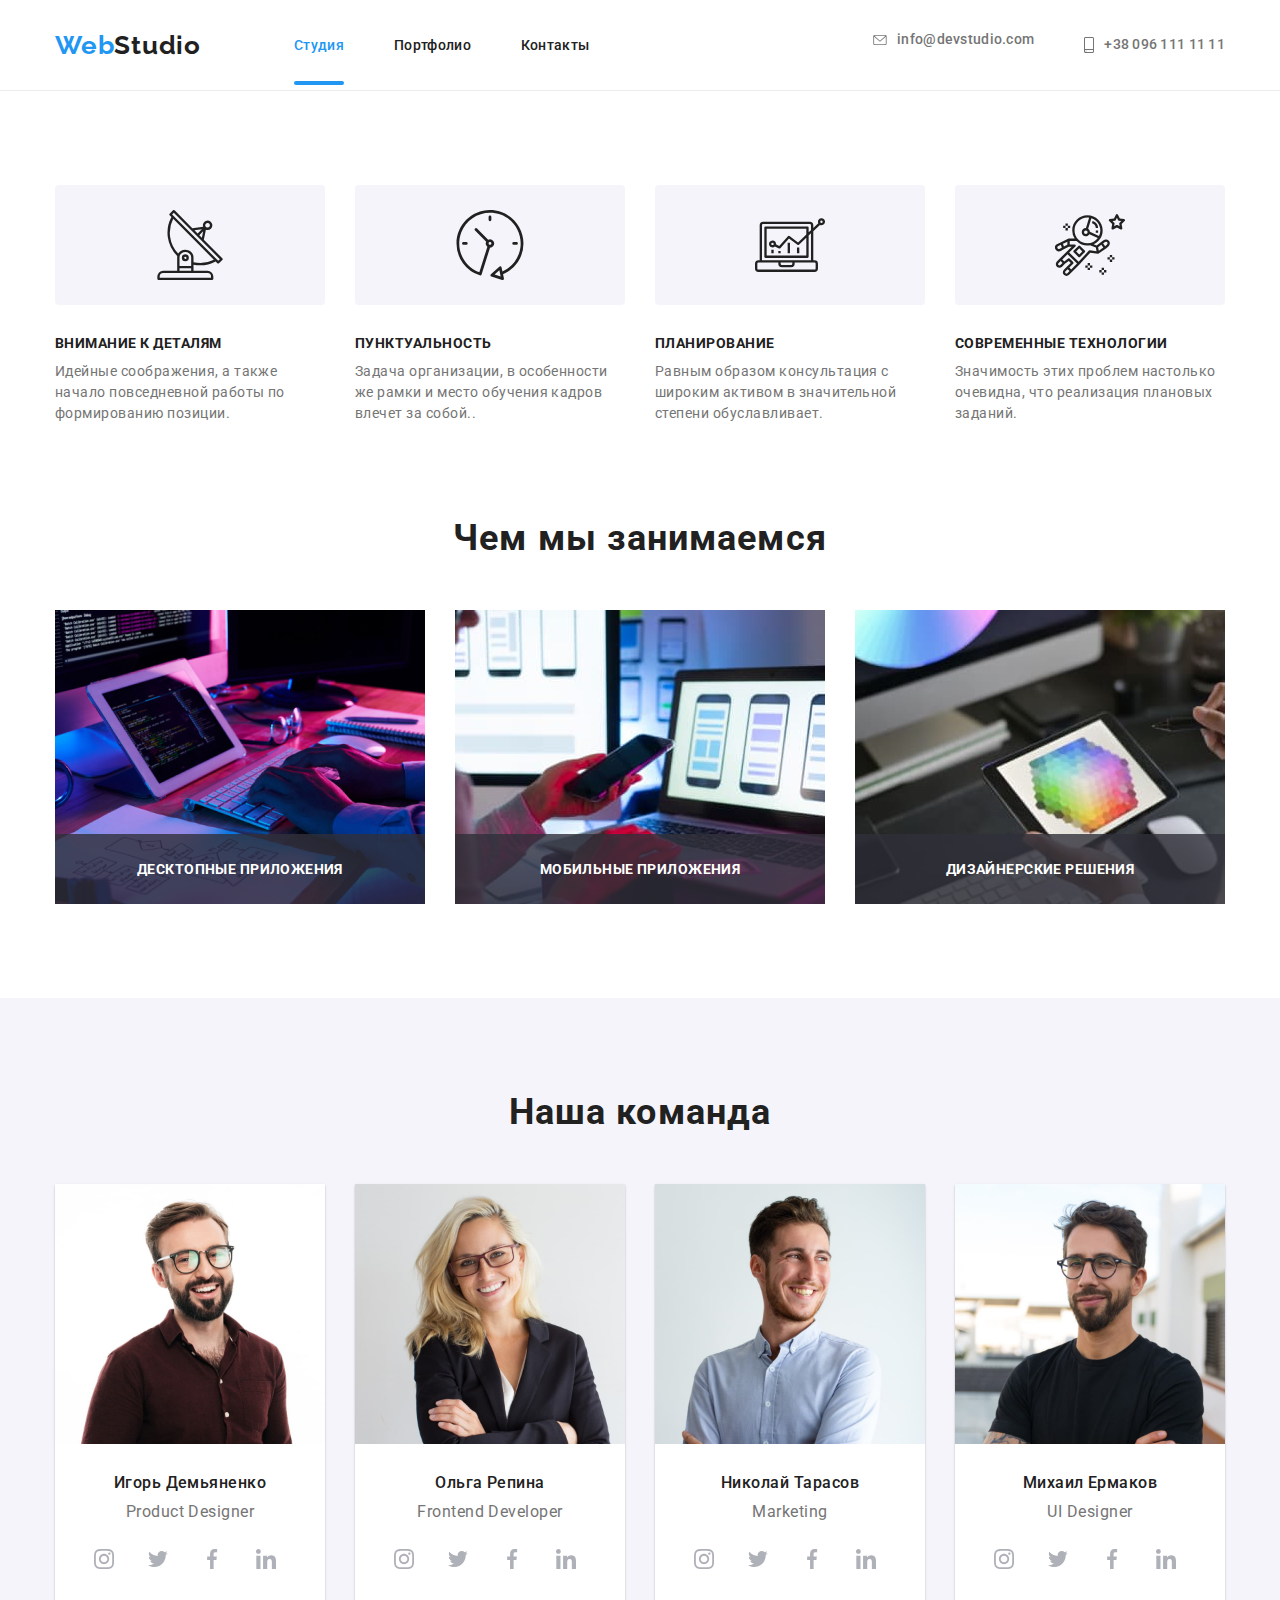
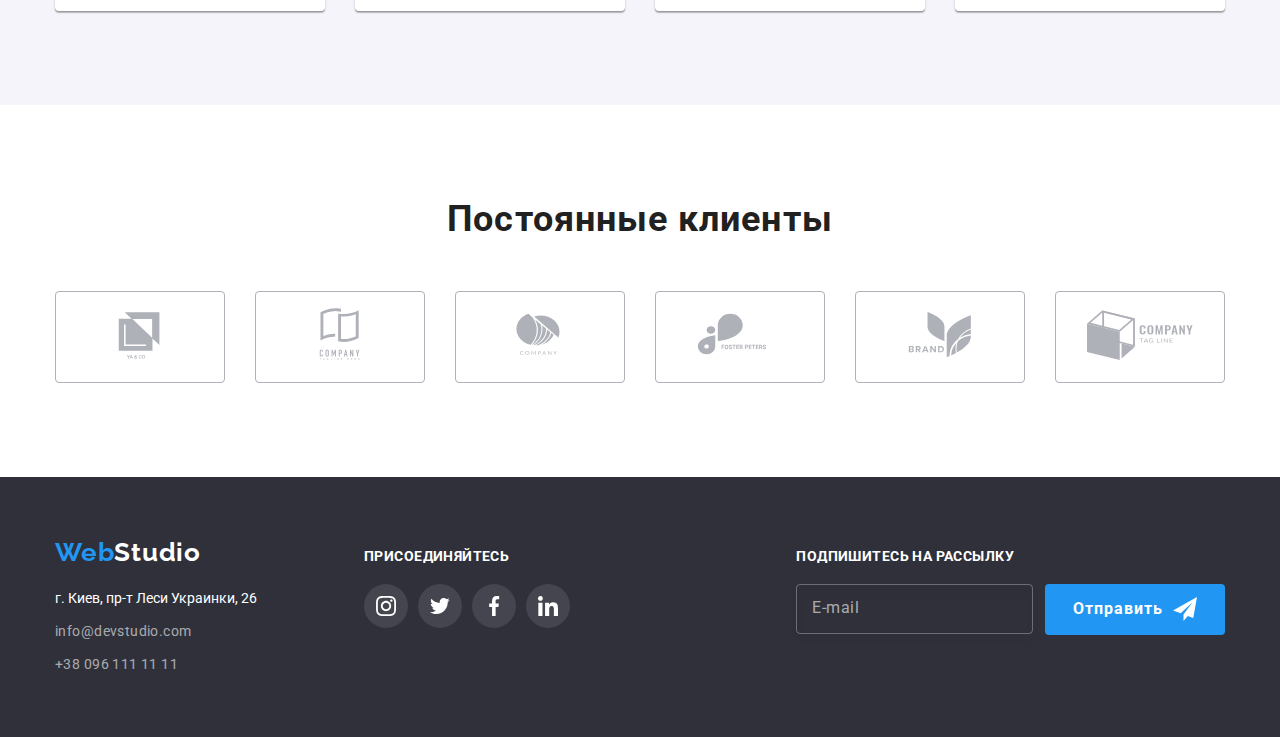
==== commit ea368a32: "Частково зробив картки для моб версії у портфоліо" ====
--- a/index.html
+++ b/index.html
@@ -51,12 +51,12 @@
             <li
               class="mobile-menu-navigation__item">
               <a class="mobile-menu-navigation__link link"
-                href="">Cтудия</a>
+                href="./index.html">Cтудия</a>
             </li>
             <li
               class="mobile-menu-navigation__item">
               <a class="mobile-menu-navigation__link link"
-                href="">Портфолио</a>
+                href="./portfolio.html">Портфолио</a>
             </li>
             <li
               class="mobile-menu-navigation__item">
@@ -172,7 +172,7 @@
             <a class="contacts__email"
               href="info@devstudio.com">
               <svg
-                class="contacts__icon"
+                class="contacts__icon contacts-icon--mail"
                 width="16"
                 height="12">
                 <use
@@ -183,7 +183,7 @@
             <a class="contacts__phone-number"
               href="tel:+380961111111">
               <svg
-                class="contacts__icon"
+                class="contacts__icon contacts-icon--phone"
                 width="10"
                 height="16">
                 <use
--- a/css/main.min.css
+++ b/css/main.min.css
@@ -1,2 +1,2 @@
-.container{margin-left:auto;margin-right:auto;padding-left:15px;padding-right:15px}@media screen and (min-width: 480px){.container{width:480px}}@media screen and (min-width: 768px){.container{width:768px}}@media screen and (min-width: 1200px){.container{width:1200px}}body{color:#212121;background-color:var(--bg-color);font-family:Roboto, sans-serif}h1,h2,h3,h4,h5,h6,p,ul{margin-left:0;margin-top:0;margin-bottom:0}img{display:block;max-width:100%}.list{list-style:none;text-decoration:none;padding:0;margin:0}.section{padding-top:94px;padding-bottom:94px}@media screen and (max-width: 1200px){.section{padding-top:60px;padding-bottom:60px}}.section:last-child{padding-bottom:94px}@media screen and (max-width: 1200px){.section:last-child{padding-bottom:60px}}.link{list-style:none;text-decoration:none;color:currentColor}.heading{margin-bottom:50px;color:#212121;letter-spacing:0px;font-size:36px;line-height:1.16;text-align:center;letter-spacing:0.03em}@media screen and (max-width: 767.98px){.btn-reset{display:-webkit-inline-box;display:-ms-inline-flexbox;display:inline-flex;padding:0;background-color:transparent;border:none;margin-left:auto}}@media screen and (min-width: 768px){.btn-reset{display:none}}.page-header{border-bottom:1px solid #ececec;position:relative}.hero{display:-webkit-box;display:-ms-flexbox;display:flex;text-align:center;background:-webkit-gradient(linear, left top, left bottom, from(rgba(47,48,58,0.4)), to(rgba(47,48,58,0.4))),url(../images/Img.jpg);background:linear-gradient(rgba(47,48,58,0.4), rgba(47,48,58,0.4)),url(../images/Img.jpg);background-repeat:no-repeat;margin-left:auto;margin-right:auto;padding-top:200px;padding-bottom:200px;max-width:1600px;background-size:cover}.hero__heading{margin-bottom:30px;color:#fff;font-size:44px;text-align:center;line-height:1.36;text-transform:uppercase;font-weight:900;margin-bottom:40px;letter-spacing:0.06em}.advantages__icon{fill:#212121;-webkit-transition:250ms cubic-bezier(0.4, 0, 0.2, 1);transition:250ms cubic-bezier(0.4, 0, 0.2, 1)}.advantages__icon-container{display:-webkit-box;display:-ms-flexbox;display:flex;background-color:#f5f4fa;-webkit-box-pack:center;-ms-flex-pack:center;justify-content:center;-webkit-box-align:center;-ms-flex-align:center;align-items:center;margin-bottom:30px;height:120px;border-radius:4px}@media screen and (max-width: 767px){.advantages__icon-container{max-width:450px}}@media screen and (min-width: 1200px){.advantages__icon-container{width:270px}}.advantages__icon-container:focus .advantages__icon,.advantages__icon-container:hover .advantages__icon,.advantages__icon-container:active .advantages__icon{fill:#2196f3}.advantages__item{margin-right:30px;list-style:none;letter-spacing:0.03em}.advantages__item:last-child{margin-right:0}@media screen and (min-width: 768px) and (max-width: 1200px){.advantages__item{margin-bottom:30px}}@media screen and (min-width: 768px) and (max-width: 1200px){.advantages__item:nth-last-child(-n+2){margin-bottom:0}}@media screen and (min-width: 768px) and (max-width: 1200px){.advantages__item:nth-child(2n){margin-right:0}}@media screen and (min-width: 480px){.advantages__item{width:450px;margin-right:0}}@media screen and (max-width: 768px){.advantages__item{max-width:450px;margin-right:0;margin-bottom:30px}}@media screen and (min-width: 768px){.advantages__item{width:354px;margin-right:30px}}@media screen and (min-width: 1200px){.advantages__item{width:270px;margin-right:30px}}.advantages__list{padding:0;display:-webkit-box;display:-ms-flexbox;display:flex;-ms-flex-pack:distribute;justify-content:space-around}@media screen and (max-width: 767px){.advantages__list{display:block;max-width:450px}}@media screen and (min-width: 768px){.advantages__list{display:-webkit-box;display:-ms-flexbox;display:flex;-ms-flex-wrap:wrap;flex-wrap:wrap}}.advantages__heading{color:#212121;font-size:14px;font-weight:700;line-height:1.17;text-transform:uppercase;margin-bottom:10px}@media screen and (max-width: 767px){.advantages__heading{max-width:450px;text-align:center}}@media screen and (min-width: 480px){.advantages__heading{max-width:450px}}.advantages__paragraph{color:#757575;font-size:14px;font-weight:400;line-height:1.5}.offers__paragraph{width:100%;height:70px;background-color:rgba(47,48,58,0.8);display:-webkit-box;display:-ms-flexbox;display:flex;-webkit-box-pack:center;-ms-flex-pack:center;justify-content:center;-webkit-box-align:center;-ms-flex-align:center;align-items:center;color:#fff;font-size:14px;font-weight:700;line-height:1.17;letter-spacing:0.03em;text-transform:uppercase;position:absolute;bottom:0;left:0}.offers__item{-webkit-box-pack:justify;-ms-flex-pack:justify;justify-content:space-between;list-style:none;padding-left:0;display:-webkit-box;display:-ms-flexbox;display:flex;list-style:none;margin-right:30px;list-style:none;position:relative}.offers__item:last-child{margin-right:0}.offers__list{display:-webkit-box;display:-ms-flexbox;display:flex;-webkit-box-pack:justify;-ms-flex-pack:justify;justify-content:space-between;padding-left:0}.offers.section{padding-top:0;padding-bottom:94px}@media screen and (max-width: 1200px){.offers.section{display:none}}.team{background-color:#f5f4fa}.team__container{padding-top:30px;padding-bottom:30px}@media screen and (max-width: 768px){.team__container{padding-bottom:24px}}.team__links{display:-webkit-box;display:-ms-flexbox;display:flex;-webkit-box-pack:center;-ms-flex-pack:center;justify-content:center;-webkit-box-align:center;-ms-flex-align:center;align-items:center;padding-left:0}.team__social-links{margin-right:10px}.team__list{text-align:center;padding-left:0;display:-webkit-box;display:-ms-flexbox;display:flex;-webkit-box-pack:justify;-ms-flex-pack:justify;justify-content:space-between;list-style:none}@media screen and (max-width: 768px){.team__list{display:block}}@media screen and (min-width: 768px) and (max-width: 1200px){.team__list{display:-webkit-box;display:-ms-flexbox;display:flex;-ms-flex-wrap:wrap;flex-wrap:wrap}}.team__item{background-color:#fff;-webkit-box-shadow:0px 1px 3px rgba(0,0,0,0.12),0px 1px 1px rgba(0,0,0,0.14),0px 2px 1px rgba(0,0,0,0.2);box-shadow:0px 1px 3px rgba(0,0,0,0.12),0px 1px 1px rgba(0,0,0,0.14),0px 2px 1px rgba(0,0,0,0.2);border-radius:0px 0px 4px 4px}@media screen and (max-width: 768px){.team__item{max-width:450px;margin-bottom:30px}}@media screen and (min-width: 768px) and (max-width: 1200px){.team__item:nth-last-child(-n+2){margin-bottom:0}}@media screen and (min-width: 768px) and (max-width: 1200px){.team__item{width:354px;margin-bottom:30px}}.team__heading{margin-bottom:50px;text-align:center;font-size:36px;font-weight:700;line-height:1.18;letter-spacing:0.03em}.team__mate{font-size:16px;font-weight:500;color:#212121;line-height:1.18;letter-spacing:0.03em;margin-bottom:10px}.team__position{font-size:16px;font-weight:400;color:#757575;letter-spacing:0.03em;margin-bottom:16px}@media screen and (max-width: 768px){.team__mate-image{width:100%;height:auto}}@media screen and (min-width: 768px) and (max-width: 1200px){.team__mate-image{width:100%;height:auto}}.clients__list.list{display:-webkit-box;display:-ms-flexbox;display:flex;-webkit-box-pack:center;-ms-flex-pack:center;justify-content:center;-webkit-box-align:center;-ms-flex-align:center;align-items:center}@media screen and (max-width: 767.98px){.clients__list.list{display:-webkit-box;display:-ms-flexbox;display:flex;-ms-flex-wrap:wrap;flex-wrap:wrap;gap:30px}}@media screen and (min-width: 768px) and (max-width: 1200px){.clients__list.list{display:-webkit-box;display:-ms-flexbox;display:flex;-ms-flex-wrap:wrap;flex-wrap:wrap}}.client{display:-webkit-box;display:-ms-flexbox;display:flex;-webkit-box-pack:center;-ms-flex-pack:center;justify-content:center;-webkit-box-align:center;-ms-flex-align:center;align-items:center;width:170px;height:92px;border:1px solid #afb1b8;border-radius:4px;margin-right:30px;cursor:pointer}.client:last-child{margin-right:0}.client:hover,.client:focus{border-color:#2196f3}@media screen and (max-width: 767.98px){.client{width:210px;margin-right:0}}@media screen and (min-width: 768px) and (max-width: 1200px){.client{-ms-flex-preferred-size:calc(100% / 3 - 20px);flex-basis:calc(100% / 3 - 20px)}}@media screen and (min-width: 480px) and (max-width: 767.98px){.client:nth-child(2n){margin-right:0}}@media screen and (min-width: 768px) and (max-width: 1200px){.client:nth-child(3n){margin-right:0}}@media screen and (min-width: 768px) and (max-width: 1200px){.client:nth-child(-n+3){margin-bottom:30px}}.footer{background-color:#2f303a;text-decoration:none;padding-top:60px;padding-bottom:60px}.address-list{margin-bottom:9px;color:rgba(255,255,255,0.6);font-size:14px;text-decoration:none;font-weight:400;line-height:1.71;font-style:normal}@media screen and (max-width: 767.98px){.footer-social-links{margin-bottom:60px}}.footer-social-links__list{display:-webkit-box;display:-ms-flexbox;display:flex}@media screen and (max-width: 767.98px){.footer-social-links__list{-webkit-box-pack:center;-ms-flex-pack:center;justify-content:center}}@media screen and (min-width: 480px) and (max-width: 767.98px){.footer-social-links__list{-webkit-box-pack:center;-ms-flex-pack:center;justify-content:center}}.footer__container{display:-webkit-box;display:-ms-flexbox;display:flex;-webkit-box-align:baseline;-ms-flex-align:baseline;align-items:baseline}@media screen and (max-width: 767.98px){.footer__container{display:block;text-align:center}}@media screen and (min-width: 480px) and (max-width: 767.98px){.footer__container{display:block;text-align:center;text-align:center}}@media screen and (min-width: 768px) and (max-width: 1199.98px){.footer__container{display:-webkit-box;display:-ms-flexbox;display:flex;-ms-flex-wrap:wrap;flex-wrap:wrap;-webkit-box-pack:center;-ms-flex-pack:center;justify-content:center}}.footer-heading{color:#fff;line-height:1.17;letter-spacing:0.03em;font-weight:700;font-size:14px;margin-bottom:20px}@media screen and (min-width: 768px) and (max-width: 1199.98px){.footer-heading{text-align:center}}.address-wrapper{margin-right:70px}@media screen and (max-width: 767.98px){.address-wrapper{margin-right:0;margin-bottom:60px}}@media screen and (min-width: 480px) and (max-width: 767.98px){.address-wrapper{margin-right:0;margin-bottom:60px}}@media screen and (min-width: 768px) and (max-width: 1199.98px){.address-wrapper{text-align:center;margin-right:165px;width:231px;margin-bottom:60px}}.footer-social-links__item{margin-right:10px}.footer-social-links__item:last-child{margin-right:0}.footer__address{margin-bottom:9px;color:#fff;font-size:14px;text-decoration:none;font-weight:400;line-height:1.71;font-style:normal}.buttons.list{display:-webkit-box;display:-ms-flexbox;display:flex;-webkit-box-pack:center;-ms-flex-pack:center;justify-content:center;margin-bottom:50px;letter-spacing:0.03em}.buttons__btn{display:inline-block;padding:6px 22px 6px 22px;margin-right:8px;border-radius:4px;text-align:center;border-color:transparent;font-size:16px;cursor:pointer;text-decoration:none;background-color:#f5f4fa;font-weight:500;font-family:inherit;line-height:1.7;-webkit-transition:250ms cubic-bezier(0.4, 0, 0.2, 1);transition:250ms cubic-bezier(0.4, 0, 0.2, 1)}.buttons__btn:focus,.buttons__btn:hover{background-color:#2196f3;color:#fff;border-color:transparent;text-decoration:none;-webkit-box-shadow:0px 3px 1px rgba(0,0,0,0.1),0px 1px 2px rgba(0,0,0,0.08),0px 2px 2px rgba(0,0,0,0.12);box-shadow:0px 3px 1px rgba(0,0,0,0.1),0px 1px 2px rgba(0,0,0,0.08),0px 2px 2px rgba(0,0,0,0.12)}.cards.list{display:-webkit-box;display:-ms-flexbox;display:flex;-ms-flex-wrap:wrap;flex-wrap:wrap;margin-right:-30px;margin-bottom:-30px}.card-container{padding-top:20px;padding-right:24px;padding-bottom:20px;padding-left:24px}.card{margin-right:30px;margin-bottom:30px;border:1px solid #eeeeee;-ms-flex-preferred-size:calc(100% / 3 - 30px);flex-basis:calc(100% / 3 - 30px);-webkit-transition:250ms cubic-bezier(0.4, 0, 0.2, 1);transition:250ms cubic-bezier(0.4, 0, 0.2, 1)}.card:hover,.card:focus{-webkit-box-shadow:0px 1px 1px rgba(0,0,0,0.12),0px 4px 4px rgba(0,0,0,0.06),1px 4px 6px rgba(0,0,0,0.16);box-shadow:0px 1px 1px rgba(0,0,0,0.12),0px 4px 4px rgba(0,0,0,0.06),1px 4px 6px rgba(0,0,0,0.16)}.card:nth-child(3n){margin-right:0}.card:nth-last-child(-n+3){margin-bottom:0}.card-link{text-decoration:none}.card-container__heading{color:#212121;font-size:18px;text-decoration:none;font-weight:700;line-height:2;margin-bottom:4px;letter-spacing:0.06em}.card-container__heading .card-container__heading:hover,.card-container__heading .card-container__heading:focus{color:#2196f3;text-decoration:none}.card-container__paragraph{color:#757575;font-size:16px;text-decoration:none;font-weight:400;line-height:1.77;letter-spacing:0.03em}.card-container__paragraph .card-container__paragraph:hover,.card-container__paragraph .card-container__paragraph:focus{color:#2196f3;text-decoration:none}.overlay-container{position:relative;width:370px;height:294px;overflow:hidden}.overlay-container__paragraph{position:absolute;bottom:0;left:0;right:0;background-color:rgba(33,150,243,0.9);overflow:hidden;width:100%;height:100%;-webkit-transform:translateY(100%);transform:translateY(100%);-webkit-transition:250ms cubic-bezier(0.4, 0, 0.2, 1);transition:250ms cubic-bezier(0.4, 0, 0.2, 1);color:#fff;font-family:"Roboto";font-size:400;font-size:18px;letter-spacing:00.03em;line-height:1.55;padding:63px 24px}.card:hover .overlay-container__paragraph,.card:focus .overlay-container__paragraph{-webkit-transform:translateY(0);transform:translateY(0)}.logo{display:-webkit-box;display:-ms-flexbox;display:flex;-webkit-box-align:center;-ms-flex-align:center;align-items:center;margin-right:93px;font-size:26px;text-decoration:none;font-family:Raleway, sans-serif;font-weight:700;letter-spacing:0.03em;line-height:1.17}@media screen and (max-width: 767.98px){.logo{font-size:24px}}.logo__accent-logo{color:#2196f3;text-decoration:none}.logo-footer__accent-logo{color:#2196f3;text-decoration:none}.logo--light{color:#fff;margin-bottom:20px}@media screen and (max-width: 767.98px){.logo--light{margin-right:0;-webkit-box-pack:center;-ms-flex-pack:center;justify-content:center;font-size:24px}}@media screen and (min-width: 480px) and (max-width: 767.98px){.logo--light{display:block;text-align:center;margin-right:0;font-size:24px}}@media screen and (min-width: 768px) and (max-width: 1199.98px){.logo--light{margin-right:0;-webkit-box-pack:center;-ms-flex-pack:center;justify-content:center;font-size:24px}}.logo--dark{color:#212121}@media screen and (max-width: 767.98px){.menu-button{z-index:100;margin-left:auto}}@media screen and (min-width: 768px){.menu-button{display:none}}.menu-button .icon-cross{display:none}.menu-button.is-open .icon-cross{display:block}.menu-button.is-open .icon-menu{display:none}@media screen and (max-width: 767.98px){.menu-container{position:absolute;-webkit-transform:translateX(-100%);transform:translateX(-100%);-webkit-transition:250ms cubic-bezier(0.4, 0, 0.2, 1);transition:250ms cubic-bezier(0.4, 0, 0.2, 1)}}@media screen and (max-width: 767.98px){.menu-container.is-open{display:block;position:absolute;-webkit-transform:translateX(0);transform:translateX(0);width:100%;background-color:#fff;z-index:50;padding:48px 0px 48px 40px;-webkit-box-shadow:0px 4px 8px rgba(0,0,0,0.04),0px 2px 4px rgba(0,0,0,0.08),0px 1px 3px rgba(0,0,0,0.16);box-shadow:0px 4px 8px rgba(0,0,0,0.04),0px 2px 4px rgba(0,0,0,0.08),0px 1px 3px rgba(0,0,0,0.16)}}@media screen and (min-width: 768px){.menu-container__nav{display:none}}.mobile-menu-navigation__link{font-weight:500;font-size:40px;line-height:47px;letter-spacing:0.02em;color:#212121}.menu-container-contacts__item{margin-bottom:32px;font-weight:500;font-size:24px;line-height:28px;letter-spacing:0.02em;color:#757575}.menu-container-contacts__item:first-child{margin-bottom:32px;font-size:36px}.menu-container-contacts__item:last-child{margin-bottom:0}.mobile-menu-navigation{margin-bottom:302px}.mobile-menu-navigation__item{margin-bottom:36px}.mobile-menu-navigation__item:last-child{margin-bottom:0}.menu-container__contacts{margin-bottom:64px}.menu-social-links{display:-webkit-box;display:-ms-flexbox;display:flex;padding-left:0;-ms-flex-wrap:wrap;flex-wrap:wrap}.menu-social-links__item{padding-left:0;font-weight:500;font-size:18px;line-height:22px;letter-spacing:0.02em;color:#2196f3;padding-right:9px;margin-left:9px;border-right:1px solid rgba(33,33,33,0.2)}.menu-social-links__item:first-child{padding-left:0;margin-left:0}.menu-social-links__item:last-child{padding-right:0;border-right:0}.navigation__list{display:-webkit-box;display:-ms-flexbox;display:flex}.navigation__item{margin-right:50px;-webkit-box-align:center;-ms-flex-align:center;align-items:center;letter-spacing:0.02em}.navigation__item:last-child{margin-right:auto}.navigation__link{position:relative;-webkit-transition:250ms cubic-bezier(0.4, 0, 0.2, 1);transition:250ms cubic-bezier(0.4, 0, 0.2, 1);padding-top:32px;padding-bottom:32px;margin-right:0;font-size:14px;line-height:1.17;text-decoration:none;font-weight:500;color:var(--main-text-color);display:block;-webkit-box-align:center;-ms-flex-align:center;align-items:center}.navigation__link:hover,.navigation__link:focus{color:#2196f3;text-decoration:none}.navigation__link--current-color{color:#2196f3}.navigation__link--current-color::after{position:absolute;content:"";bottom:0;left:0;width:100%;height:4px;display:block;border-radius:2px;background-color:#2196f3}@media screen and (max-width: 767.98px){.navigation__list{display:none}}.contacts{display:-webkit-box;display:-ms-flexbox;display:flex;margin-left:auto;-webkit-box-align:center;-ms-flex-align:center;align-items:center}@media screen and (max-width: 767.98px){.contacts{display:none}}.contacts__email{margin-right:50px}.contacts__email,.contacts__phone-number{display:-webkit-box;display:-ms-flexbox;display:flex;-webkit-box-align:center;-ms-flex-align:center;align-items:center;color:#757575;font-size:14px;text-decoration:none;font-weight:500;letter-spacing:0.02em;line-height:1.14;padding-top:32px;padding-bottom:32px;-webkit-transition:250ms cubic-bezier(0.4, 0, 0.2, 1);transition:250ms cubic-bezier(0.4, 0, 0.2, 1)}.contacts__email:focus,.contacts__phone-number:focus,.contacts__email:hover,.contacts__phone-number:hover{color:#2196f3;text-decoration:none}.container__nav-contacts{display:-webkit-box;display:-ms-flexbox;display:flex;-webkit-box-align:center;-ms-flex-align:center;align-items:center}.contacts__icon{margin-right:10px;fill:currentColor}.footer__phone{display:block;text-decoration:none;color:rgba(255,255,255,0.6);letter-spacing:00.03em;font-size:14px;font-weight:400;line-height:1.7;-webkit-transition:250ms cubic-bezier(0.4, 0, 0.2, 1);transition:250ms cubic-bezier(0.4, 0, 0.2, 1)}.footer__email{display:block;margin-bottom:9px;text-decoration:none;color:rgba(255,255,255,0.6);letter-spacing:00.03em;font-size:14px;font-weight:400;line-height:1.7;-webkit-transition:250ms cubic-bezier(0.4, 0, 0.2, 1);transition:250ms cubic-bezier(0.4, 0, 0.2, 1)}.footer__email:focus,.footer__email:hover,.footer__phone:hover,.footer__phone:focus{color:#2196f3}.email{display:block;margin-right:50px;-webkit-transition:var(--transition-cubic);transition:var(--transition-cubic)}.backdrop{position:fixed;top:0;left:0;width:100vw;height:100vh;background-color:rgba(0,0,0,0.2);z-index:10}.backdrop.is-hidden{opacity:0;pointer-events:none;visibility:hidden;-webkit-transition:250ms 250ms cubic-bezier(0.4, 0, 0.2, 1);transition:250ms 250ms cubic-bezier(0.4, 0, 0.2, 1)}.backdrop.is-hidden .modal-wrapper{-webkit-transform:translate(-50%, -50%) scale(0.1);transform:translate(-50%, -50%) scale(0.1)}.modal-wrapper{padding-top:40px;padding-right:39px;padding-bottom:40px;padding-left:41px;position:absolute;top:50%;left:50%;width:528px;background-color:white;-webkit-transform:translate(-50%, -50%);transform:translate(-50%, -50%);border-radius:4px;-webkit-box-shadow:0px 1px 3px rgba(0,0,0,0.12),0px 1px 1px rgba(0,0,0,0.14),0px 2px 1px rgba(0,0,0,0.2);box-shadow:0px 1px 3px rgba(0,0,0,0.12),0px 1px 1px rgba(0,0,0,0.14),0px 2px 1px rgba(0,0,0,0.2);-webkit-transform:translate(-50%, -50%) scale(1);transform:translate(-50%, -50%) scale(1);-webkit-transition:250ms 250ms cubic-bezier(0.4, 0, 0.2, 1);transition:250ms 250ms cubic-bezier(0.4, 0, 0.2, 1)}.form-field__icon{position:absolute;top:50%;left:12px}.form-field__label{display:block;font-weight:400;font-size:12px;line-height:1.17em;letter-spacing:0.01em;text-align:left;color:#757575;margin-bottom:4px}.form-field{position:relative;margin-bottom:10px}.form-field:last-child{margin-bottom:20px}.textarea-comment{width:100%;height:120px;padding:12px 16px;resize:none;outline:transparent;border:1px solid rgba(33,33,33,0.2);border-radius:4px;-webkit-transition:250ms cubic-bezier(0.4, 0, 0.2, 1);transition:250ms cubic-bezier(0.4, 0, 0.2, 1)}.textarea-comment:focus{border:1px solid #2196f3}textarea[placeholder]{font-weight:400;font-size:14px;line-height:16px;letter-spacing:0.01em;font-family:"Roboto"}.form-registration{display:inline-block;font-weight:700;font-size:20px;line-height:1.17em;text-align:center;letter-spacing:0.03em;color:#212121;margin-bottom:12px}.checkbox-policy{display:-webkit-box;display:-ms-flexbox;display:flex;-webkit-box-align:center;-ms-flex-align:center;align-items:center;-webkit-box-pack:center;-ms-flex-pack:center;justify-content:center;margin-bottom:30px}.form-policy{-webkit-appearance:none;-moz-appearance:none;-ms-appearance:none;appearance:none}.checkbox-policy__description{font-weight:400;font-size:14px;line-height:1.71em;letter-spacing:0.03em;color:#757575;cursor:pointer}.checkbox-policy__link{color:#2196f3;text-decoration:underline}.custom-checkbox{width:16px;height:15px;display:-webkit-box;display:-ms-flexbox;display:flex;-webkit-box-align:center;-ms-flex-align:center;align-items:center;-webkit-box-pack:center;-ms-flex-pack:center;justify-content:center;outline:2px solid #212121;outline-offset:-2px;border-radius:2px;margin-right:7px;cursor:pointer}.form-policy:focus+.custom-checkbox{outline:2px solid #2196f3}.custom-checkbox__icon{opacity:0;-webkit-transition:250ms cubic-bezier(0.4, 0, 0.2, 1);transition:250ms cubic-bezier(0.4, 0, 0.2, 1)}.form-policy:checked+.custom-checkbox .custom-checkbox__icon{opacity:1;fill:white}.form-policy:checked+.custom-checkbox{background-color:#2196f3;outline:2px solid #2196f3;outline-offset:-2px}.btn-primary{background:#2196f3;color:#fff;border-radius:4px;border-color:transparent;border:0px;font-family:"Roboto";font-style:normal;font-weight:700;font-size:16px;line-height:1.9em;letter-spacing:0.06em;text-align:center;cursor:pointer}.btn-primary--mailing{display:-webkit-box;display:-ms-flexbox;display:flex;-webkit-box-pack:center;-ms-flex-pack:center;justify-content:center;-webkit-box-align:center;-ms-flex-align:center;align-items:center;padding:10px 28px}@media screen and (max-width: 767.98px){.btn-primary--mailing{width:210px;max-width:100%;margin:0 auto}}@media screen and (min-width: 480px) and (max-width: 1199.98px){.btn-primary--mailing{width:210px;margin-right:auto;margin-left:auto}}.btn-primary--hero{padding:10px 32px}.btn-primary--submit{padding:10px 55px;-webkit-transition:250ms cubic-bezier(0.4, 0, 0.2, 1);transition:250ms cubic-bezier(0.4, 0, 0.2, 1)}.btn-primary--submit:hover{background:#188ce8;-webkit-box-shadow:0px 4px 4px rgba(0,0,0,0.15);box-shadow:0px 4px 4px rgba(0,0,0,0.15)}.modal-btn{position:absolute;top:8px;right:8px;width:30px;height:30px;display:-webkit-box;display:-ms-flexbox;display:flex;-webkit-box-pack:center;-ms-flex-pack:center;justify-content:center;-webkit-box-align:center;-ms-flex-align:center;align-items:center;border:1px solid rgba(0,0,0,0.1);border-radius:50%;padding:0;background-color:#fff;cursor:pointer;-webkit-transition:250ms 250ms cubic-bezier(0.4, 0, 0.2, 1);transition:250ms 250ms cubic-bezier(0.4, 0, 0.2, 1)}.modal-btn__icon{fill:#000;-webkit-transition:250ms cubic-bezier(0.4, 0, 0.2, 1);transition:250ms cubic-bezier(0.4, 0, 0.2, 1)}.modal-btn:hover .modal-btn__icon{fill:#2196f3}.mailing-btn{padding:10px 28px;display:-webkit-box;display:-ms-flexbox;display:flex;-webkit-box-align:center;-ms-flex-align:center;align-items:center;-webkit-box-pack:center;-ms-flex-pack:center;justify-content:center;background:#2196f3;border-radius:4px;border:0px;text-align:center;letter-spacing:0.06em;font-family:"Roboto";font-style:normal;font-weight:700;font-size:16px;line-height:1.9em;letter-spacing:0.06em;color:#ffffff;cursor:pointer}.mailing-btn:hover{-webkit-transition:250ms cubic-bezier(0.4, 0, 0.2, 1);transition:250ms cubic-bezier(0.4, 0, 0.2, 1)}input{border-color:rgba(33,33,33,0.2);border-radius:4px}.form-field__input{width:100%;height:40px;border:1px solid rgba(33,33,33,0.2);border-radius:4px;padding:12px 42px;outline:transparent;-webkit-transition:250ms cubic-bezier(0.4, 0, 0.2, 1);transition:250ms cubic-bezier(0.4, 0, 0.2, 1)}.form-field__input:focus{border:1px solid #2196f3}.form-field__input:focus+svg{fill:#2196f3}.mail-input-wrapper__input{height:50px;padding:15px 16px;border:1px solid rgba(255,255,255,0.3);-webkit-filter:drop-shadow(0px 4px 4px rgba(0,0,0,0.15));filter:drop-shadow(0px 4px 4px rgba(0,0,0,0.15));background-color:transparent;border-radius:4px;outline:transparent;color:rgba(255,255,255,0.6);margin-right:12px}@media screen and (max-width: 767.98px){.mail-input-wrapper__input{max-width:100%;width:450px;margin-right:0;margin-bottom:20px}}@media screen and (min-width: 480px) and (max-width: 1199.98px){.mail-input-wrapper__input{width:450px;margin-right:0;margin-bottom:20px}}.mail-input-wrapper{display:-webkit-box;display:-ms-flexbox;display:flex;position:relative}@media screen and (max-width: 767.98px){.mail-input-wrapper{-webkit-box-orient:vertical;-webkit-box-direction:normal;-ms-flex-direction:column;flex-direction:column}}@media screen and (min-width: 480px) and (max-width: 767.98px){.mail-input-wrapper{-webkit-box-orient:vertical;-webkit-box-direction:normal;-ms-flex-direction:column;flex-direction:column}}@media screen and (min-width: 768px) and (max-width: 1199.98px){.mail-input-wrapper{-webkit-box-orient:vertical;-webkit-box-direction:normal;-ms-flex-direction:column;flex-direction:column}}.mail-mark{position:absolute;top:15px;left:16px;-webkit-transition:250ms cubic-bezier(0.4, 0, 0.2, 1);transition:250ms cubic-bezier(0.4, 0, 0.2, 1);font-weight:400;font-size:16px;line-height:1.17em;letter-spacing:0.03em;color:rgba(255,255,255,0.6);display:-webkit-box;display:-ms-flexbox;display:flex;-webkit-box-align:center;-ms-flex-align:center;align-items:center}.mail-input-wrapper__input:focus+.mail-mark{-webkit-transform:translateX(-65px);transform:translateX(-65px);-webkit-transition:250ms cubic-bezier(0.4, 0, 0.2, 1);transition:250ms cubic-bezier(0.4, 0, 0.2, 1)}@media screen and (max-width: 767.98px){.mail-input-wrapper__input:focus+.mail-mark{-webkit-transform:translateY(-35px);transform:translateY(-35px)}}.mail-input-wrapper__input:not(:placeholder-shown)+.mail-mark{-webkit-transform:translateX(-65px);transform:translateX(-65px)}@media screen and (max-width: 767.98px){.mail-input-wrapper__input:not(:placeholder-shown)+.mail-mark{-webkit-transform:translateY(-35px);transform:translateY(-35px)}}.mailing-btn{padding:10px 28px;display:-webkit-box;display:-ms-flexbox;display:flex;-webkit-box-align:center;-ms-flex-align:center;align-items:center;-webkit-box-pack:center;-ms-flex-pack:center;justify-content:center;background:#2196f3;border-radius:4px;border:0px;text-align:center;letter-spacing:0.06em;font-family:"Roboto";font-style:normal;font-weight:700;font-size:16px;line-height:1.9em;letter-spacing:0.06em;color:#ffffff;cursor:pointer}.icon-telegram{margin-left:10px}.mailing-btn:hover{-webkit-transition:250ms cubic-bezier(0.4, 0, 0.2, 1);transition:250ms cubic-bezier(0.4, 0, 0.2, 1)}.mailing-wrapper{margin-left:auto}@media screen and (min-width: 768px) and (max-width: 1199.98px){.mailing-wrapper{margin-right:auto}}.social-link{display:-webkit-box;display:-ms-flexbox;display:flex;max-width:44px;max-height:44px;width:44px;height:44px;border-radius:50%;-webkit-box-pack:center;-ms-flex-pack:center;justify-content:center;-webkit-box-align:center;-ms-flex-align:center;align-items:center;-webkit-transition:250ms cubic-bezier(0.4, 0, 0.2, 1);transition:250ms cubic-bezier(0.4, 0, 0.2, 1)}.social-link--light{background-color:white;fill:#afb1b8}.social-link--dark{background-color:rgba(255,255,255,0.1);fill:white}.social-link--dark:hover,.social-link--dark:focus{background-color:#2196f3}.social-link--light:focus,.social-link--light:hover{background-color:#2196f3;fill:white}.contacts__icon{margin-right:10px;fill:currentColor}.form-field__icon{position:absolute;top:50%;left:12px}.custom-checkbox__icon{opacity:0;-webkit-transition:250ms cubic-bezier(0.4, 0, 0.2, 1);transition:250ms cubic-bezier(0.4, 0, 0.2, 1)}.form-policy:checked+.custom-checkbox .custom-checkbox__icon{opacity:1;fill:white}.modal-btn__icon{fill:#000;-webkit-transition:250ms cubic-bezier(0.4, 0, 0.2, 1);transition:250ms cubic-bezier(0.4, 0, 0.2, 1)}.modal-btn:hover .modal-btn__icon{fill:#2196f3}.client__icon{fill:#afb1b8;-webkit-transition:250ms cubic-bezier(0.4, 0, 0.2, 1);transition:250ms cubic-bezier(0.4, 0, 0.2, 1)}.client:focus .client__icon,.client:hover .client__icon{fill:#2196f3}
+.container{margin-left:auto;margin-right:auto;padding-left:15px;padding-right:15px}@media screen and (min-width: 480px){.container{width:480px}}@media screen and (min-width: 768px){.container{width:768px}}@media screen and (min-width: 1200px){.container{width:1200px}}body{color:#212121;background-color:var(--bg-color);font-family:Roboto, sans-serif}h1,h2,h3,h4,h5,h6,p,ul{margin-left:0;margin-top:0;margin-bottom:0}img{display:block;max-width:100%}.list{list-style:none;text-decoration:none;padding:0;margin:0}.section{padding-top:94px;padding-bottom:94px}@media screen and (max-width: 1200px){.section{padding-top:60px;padding-bottom:60px}}.section:last-child{padding-bottom:94px}@media screen and (max-width: 1200px){.section:last-child{padding-bottom:60px}}.link{list-style:none;text-decoration:none;color:currentColor}.heading{margin-bottom:50px;color:#212121;letter-spacing:0px;font-size:36px;line-height:1.16;text-align:center;letter-spacing:0.03em}@media screen and (max-width: 767.98px){.btn-reset{display:-webkit-inline-box;display:-ms-inline-flexbox;display:inline-flex;padding:0;background-color:transparent;border:none;margin-left:auto}}@media screen and (min-width: 768px){.btn-reset{display:none}}.page-header{border-bottom:1px solid #ececec;position:relative}.hero{display:-webkit-box;display:-ms-flexbox;display:flex;text-align:center;background:-webkit-gradient(linear, left top, left bottom, from(rgba(47,48,58,0.4)), to(rgba(47,48,58,0.4))),url(../images/Img.jpg);background:linear-gradient(rgba(47,48,58,0.4), rgba(47,48,58,0.4)),url(../images/Img.jpg);background-repeat:no-repeat;margin-left:auto;margin-right:auto;padding-top:200px;padding-bottom:200px;max-width:1600px;background-size:cover}.hero__heading{margin-bottom:30px;color:#fff;font-size:44px;text-align:center;line-height:1.36;text-transform:uppercase;font-weight:900;margin-bottom:40px;letter-spacing:0.06em}.advantages__icon{fill:#212121;-webkit-transition:250ms cubic-bezier(0.4, 0, 0.2, 1);transition:250ms cubic-bezier(0.4, 0, 0.2, 1)}.advantages__icon-container{display:-webkit-box;display:-ms-flexbox;display:flex;background-color:#f5f4fa;-webkit-box-pack:center;-ms-flex-pack:center;justify-content:center;-webkit-box-align:center;-ms-flex-align:center;align-items:center;margin-bottom:30px;height:120px;border-radius:4px}@media screen and (max-width: 767px){.advantages__icon-container{max-width:450px}}@media screen and (min-width: 1200px){.advantages__icon-container{width:270px}}.advantages__icon-container:focus .advantages__icon,.advantages__icon-container:hover .advantages__icon,.advantages__icon-container:active .advantages__icon{fill:#2196f3}.advantages__item{margin-right:30px;list-style:none;letter-spacing:0.03em}.advantages__item:last-child{margin-right:0}@media screen and (min-width: 768px) and (max-width: 1200px){.advantages__item{margin-bottom:30px}}@media screen and (min-width: 768px) and (max-width: 1200px){.advantages__item:nth-last-child(-n+2){margin-bottom:0}}@media screen and (min-width: 768px) and (max-width: 1200px){.advantages__item:nth-child(2n){margin-right:0}}@media screen and (min-width: 480px){.advantages__item{width:450px;margin-right:0}}@media screen and (max-width: 768px){.advantages__item{max-width:450px;margin-right:0;margin-bottom:30px}}@media screen and (min-width: 768px){.advantages__item{width:354px;margin-right:30px}}@media screen and (min-width: 1200px){.advantages__item{width:270px;margin-right:30px}}.advantages__list{padding:0;display:-webkit-box;display:-ms-flexbox;display:flex;-ms-flex-pack:distribute;justify-content:space-around}@media screen and (max-width: 767px){.advantages__list{display:block;max-width:450px}}@media screen and (min-width: 768px){.advantages__list{display:-webkit-box;display:-ms-flexbox;display:flex;-ms-flex-wrap:wrap;flex-wrap:wrap}}.advantages__heading{color:#212121;font-size:14px;font-weight:700;line-height:1.17;text-transform:uppercase;margin-bottom:10px}@media screen and (max-width: 767px){.advantages__heading{max-width:450px;text-align:center}}@media screen and (min-width: 480px){.advantages__heading{max-width:450px}}.advantages__paragraph{color:#757575;font-size:14px;font-weight:400;line-height:1.5}.offers__paragraph{width:100%;height:70px;background-color:rgba(47,48,58,0.8);display:-webkit-box;display:-ms-flexbox;display:flex;-webkit-box-pack:center;-ms-flex-pack:center;justify-content:center;-webkit-box-align:center;-ms-flex-align:center;align-items:center;color:#fff;font-size:14px;font-weight:700;line-height:1.17;letter-spacing:0.03em;text-transform:uppercase;position:absolute;bottom:0;left:0}.offers__item{-webkit-box-pack:justify;-ms-flex-pack:justify;justify-content:space-between;list-style:none;padding-left:0;display:-webkit-box;display:-ms-flexbox;display:flex;list-style:none;margin-right:30px;list-style:none;position:relative}.offers__item:last-child{margin-right:0}.offers__list{display:-webkit-box;display:-ms-flexbox;display:flex;-webkit-box-pack:justify;-ms-flex-pack:justify;justify-content:space-between;padding-left:0}.offers.section{padding-top:0;padding-bottom:94px}@media screen and (max-width: 1200px){.offers.section{display:none}}.team{background-color:#f5f4fa}.team__container{padding-top:30px;padding-bottom:30px}@media screen and (max-width: 768px){.team__container{padding-bottom:24px}}.team__links{display:-webkit-box;display:-ms-flexbox;display:flex;-webkit-box-pack:center;-ms-flex-pack:center;justify-content:center;-webkit-box-align:center;-ms-flex-align:center;align-items:center;padding-left:0}.team__social-links{margin-right:10px}.team__list{text-align:center;padding-left:0;display:-webkit-box;display:-ms-flexbox;display:flex;-webkit-box-pack:justify;-ms-flex-pack:justify;justify-content:space-between;list-style:none}@media screen and (max-width: 768px){.team__list{display:block}}@media screen and (min-width: 768px) and (max-width: 1200px){.team__list{display:-webkit-box;display:-ms-flexbox;display:flex;-ms-flex-wrap:wrap;flex-wrap:wrap}}.team__item{background-color:#fff;-webkit-box-shadow:0px 1px 3px rgba(0,0,0,0.12),0px 1px 1px rgba(0,0,0,0.14),0px 2px 1px rgba(0,0,0,0.2);box-shadow:0px 1px 3px rgba(0,0,0,0.12),0px 1px 1px rgba(0,0,0,0.14),0px 2px 1px rgba(0,0,0,0.2);border-radius:0px 0px 4px 4px}@media screen and (max-width: 768px){.team__item{max-width:450px;margin-bottom:30px}}@media screen and (min-width: 768px) and (max-width: 1200px){.team__item:nth-last-child(-n+2){margin-bottom:0}}@media screen and (min-width: 768px) and (max-width: 1200px){.team__item{width:354px;margin-bottom:30px}}.team__heading{margin-bottom:50px;text-align:center;font-size:36px;font-weight:700;line-height:1.18;letter-spacing:0.03em}.team__mate{font-size:16px;font-weight:500;color:#212121;line-height:1.18;letter-spacing:0.03em;margin-bottom:10px}.team__position{font-size:16px;font-weight:400;color:#757575;letter-spacing:0.03em;margin-bottom:16px}@media screen and (max-width: 768px){.team__mate-image{width:100%;height:auto}}@media screen and (min-width: 768px) and (max-width: 1200px){.team__mate-image{width:100%;height:auto}}.clients__list.list{display:-webkit-box;display:-ms-flexbox;display:flex;-webkit-box-pack:center;-ms-flex-pack:center;justify-content:center;-webkit-box-align:center;-ms-flex-align:center;align-items:center}@media screen and (max-width: 767.98px){.clients__list.list{display:-webkit-box;display:-ms-flexbox;display:flex;-ms-flex-wrap:wrap;flex-wrap:wrap;gap:30px}}@media screen and (min-width: 768px) and (max-width: 1200px){.clients__list.list{display:-webkit-box;display:-ms-flexbox;display:flex;-ms-flex-wrap:wrap;flex-wrap:wrap}}.client{display:-webkit-box;display:-ms-flexbox;display:flex;-webkit-box-pack:center;-ms-flex-pack:center;justify-content:center;-webkit-box-align:center;-ms-flex-align:center;align-items:center;width:170px;height:92px;border:1px solid #afb1b8;border-radius:4px;margin-right:30px;cursor:pointer}.client:last-child{margin-right:0}.client:hover,.client:focus{border-color:#2196f3}@media screen and (max-width: 767.98px){.client{width:210px;margin-right:0}}@media screen and (min-width: 768px) and (max-width: 1200px){.client{-ms-flex-preferred-size:calc(100% / 3 - 20px);flex-basis:calc(100% / 3 - 20px)}}@media screen and (min-width: 480px) and (max-width: 767.98px){.client:nth-child(2n){margin-right:0}}@media screen and (min-width: 768px) and (max-width: 1200px){.client:nth-child(3n){margin-right:0}}@media screen and (min-width: 768px) and (max-width: 1200px){.client:nth-child(-n+3){margin-bottom:30px}}.footer{background-color:#2f303a;text-decoration:none;padding-top:60px;padding-bottom:60px}.address-list{margin-bottom:9px;color:rgba(255,255,255,0.6);font-size:14px;text-decoration:none;font-weight:400;line-height:1.71;font-style:normal}@media screen and (max-width: 767.98px){.footer-social-links{margin-bottom:60px}}.footer-social-links__list{display:-webkit-box;display:-ms-flexbox;display:flex}@media screen and (max-width: 767.98px){.footer-social-links__list{-webkit-box-pack:center;-ms-flex-pack:center;justify-content:center}}@media screen and (min-width: 480px) and (max-width: 767.98px){.footer-social-links__list{-webkit-box-pack:center;-ms-flex-pack:center;justify-content:center}}.footer__container{display:-webkit-box;display:-ms-flexbox;display:flex;-webkit-box-align:baseline;-ms-flex-align:baseline;align-items:baseline}@media screen and (max-width: 767.98px){.footer__container{display:block;text-align:center}}@media screen and (min-width: 480px) and (max-width: 767.98px){.footer__container{display:block;text-align:center;text-align:center}}@media screen and (min-width: 768px) and (max-width: 1199.98px){.footer__container{display:-webkit-box;display:-ms-flexbox;display:flex;-ms-flex-wrap:wrap;flex-wrap:wrap;-webkit-box-pack:center;-ms-flex-pack:center;justify-content:center}}.footer-heading{color:#fff;line-height:1.17;letter-spacing:0.03em;font-weight:700;font-size:14px;margin-bottom:20px}@media screen and (min-width: 768px) and (max-width: 1199.98px){.footer-heading{text-align:center}}.address-wrapper{margin-right:70px}@media screen and (max-width: 767.98px){.address-wrapper{margin-right:0;margin-bottom:60px}}@media screen and (min-width: 480px) and (max-width: 767.98px){.address-wrapper{margin-right:0;margin-bottom:60px}}@media screen and (min-width: 768px) and (max-width: 1199.98px){.address-wrapper{text-align:center;margin-right:165px;width:231px;margin-bottom:60px}}.footer-social-links__item{margin-right:10px}.footer-social-links__item:last-child{margin-right:0}.footer__address{margin-bottom:9px;color:#fff;font-size:14px;text-decoration:none;font-weight:400;line-height:1.71;font-style:normal}.buttons.list{display:-webkit-box;display:-ms-flexbox;display:flex;-webkit-box-pack:center;-ms-flex-pack:center;justify-content:center;margin-bottom:50px;letter-spacing:0.03em}@media screen and (max-width: 767.98px){.buttons.list{-ms-flex-wrap:wrap;flex-wrap:wrap;-webkit-box-pack:start;-ms-flex-pack:start;justify-content:flex-start}}.buttons__btn{display:inline-block;padding:6px 22px 6px 22px;margin-right:8px;border-radius:4px;text-align:center;border-color:transparent;font-size:16px;cursor:pointer;text-decoration:none;background-color:#f5f4fa;font-weight:500;font-family:inherit;line-height:1.7;-webkit-transition:250ms cubic-bezier(0.4, 0, 0.2, 1);transition:250ms cubic-bezier(0.4, 0, 0.2, 1)}.buttons__btn:focus,.buttons__btn:hover{background-color:#2196f3;color:#fff;border-color:transparent;text-decoration:none;-webkit-box-shadow:0px 3px 1px rgba(0,0,0,0.1),0px 1px 2px rgba(0,0,0,0.08),0px 2px 2px rgba(0,0,0,0.12);box-shadow:0px 3px 1px rgba(0,0,0,0.1),0px 1px 2px rgba(0,0,0,0.08),0px 2px 2px rgba(0,0,0,0.12)}@media screen and (max-width: 767.98px){.buttons__btn{margin-bottom:15px}}.cards.list{display:-webkit-box;display:-ms-flexbox;display:flex;-ms-flex-wrap:wrap;flex-wrap:wrap;margin-right:-30px;margin-bottom:-30px}@media screen and (max-width: 767.98px){.cards.list{margin-right:0;margin-left:0;display:block}}.card-container{padding-top:20px;padding-right:24px;padding-bottom:20px;padding-left:24px}.card{margin-right:30px;margin-bottom:30px;border:1px solid #eeeeee;-ms-flex-preferred-size:calc(100% / 3 - 30px);flex-basis:calc(100% / 3 - 30px);-webkit-transition:250ms cubic-bezier(0.4, 0, 0.2, 1);transition:250ms cubic-bezier(0.4, 0, 0.2, 1)}.card:hover,.card:focus{-webkit-box-shadow:0px 1px 1px rgba(0,0,0,0.12),0px 4px 4px rgba(0,0,0,0.06),1px 4px 6px rgba(0,0,0,0.16);box-shadow:0px 1px 1px rgba(0,0,0,0.12),0px 4px 4px rgba(0,0,0,0.06),1px 4px 6px rgba(0,0,0,0.16)}.card:nth-child(3n){margin-right:0}.card:nth-last-child(-n+3){margin-bottom:0}@media screen and (max-width: 767.98px){.card:nth-last-child(-n+3){margin-bottom:30px}}@media screen and (max-width: 767px){.card{margin-right:0}}.card__image{width:100%;height:auto}.card-link{text-decoration:none}.card-container__heading{color:#212121;font-size:18px;text-decoration:none;font-weight:700;line-height:2;margin-bottom:4px;letter-spacing:0.06em}.card-container__heading .card-container__heading:hover,.card-container__heading .card-container__heading:focus{color:#2196f3;text-decoration:none}.card-container__paragraph{color:#757575;font-size:16px;text-decoration:none;font-weight:400;line-height:1.77;letter-spacing:0.03em}.card-container__paragraph .card-container__paragraph:hover,.card-container__paragraph .card-container__paragraph:focus{color:#2196f3;text-decoration:none}.overlay-container{position:relative;max-width:100%;width:370px;height:294px;overflow:hidden}@media screen and (max-width: 767.98px){.overlay-container{height:auto;width:100%;max-width:450px}}.overlay-container__paragraph{position:absolute;bottom:0;left:0;right:0;background-color:rgba(33,150,243,0.9);overflow:hidden;width:100%;height:100%;-webkit-transform:translateY(100%);transform:translateY(100%);-webkit-transition:250ms cubic-bezier(0.4, 0, 0.2, 1);transition:250ms cubic-bezier(0.4, 0, 0.2, 1);color:#fff;font-family:"Roboto";font-size:400;font-size:18px;letter-spacing:00.03em;line-height:1.55}.card:hover .overlay-container__paragraph,.card:focus .overlay-container__paragraph{-webkit-transform:translateY(0);transform:translateY(0)}@media screen and (max-width: 767.98px){.overlay-container__paragraph{padding:77px 24px}}@media screen and (min-width: 768px) and (max-width: 1199.98px){.overlay-container__paragraph{padding:49px 24px}}@media screen and (min-width: 1200px){.overlay-container__paragraph{padding:63px 24px}}.logo{display:-webkit-box;display:-ms-flexbox;display:flex;-webkit-box-align:center;-ms-flex-align:center;align-items:center;margin-right:93px;font-size:26px;text-decoration:none;font-family:Raleway, sans-serif;font-weight:700;letter-spacing:0.03em;line-height:1.17}@media screen and (max-width: 1199.98px){.logo{font-size:24px;margin-right:auto}}.logo__accent-logo{color:#2196f3;text-decoration:none}.logo-footer__accent-logo{color:#2196f3;text-decoration:none}.logo--light{color:#fff;margin-bottom:20px}@media screen and (max-width: 767.98px){.logo--light{margin-right:0;-webkit-box-pack:center;-ms-flex-pack:center;justify-content:center;font-size:24px}}@media screen and (min-width: 480px) and (max-width: 767.98px){.logo--light{display:block;text-align:center;margin-right:0;font-size:24px}}@media screen and (min-width: 768px) and (max-width: 1199.98px){.logo--light{margin-right:0;-webkit-box-pack:center;-ms-flex-pack:center;justify-content:center;font-size:24px}}.logo--dark{color:#212121}@media screen and (max-width: 767.98px){.menu-button{z-index:100;margin-left:auto}}@media screen and (min-width: 768px){.menu-button{display:none}}.menu-button .icon-cross{display:none}.menu-button.is-open .icon-cross{display:block}.menu-button.is-open .icon-menu{display:none}@media screen and (max-width: 767.98px){.menu-container{position:absolute;-webkit-transform:translateX(-100%);transform:translateX(-100%);-webkit-transition:250ms cubic-bezier(0.4, 0, 0.2, 1);transition:250ms cubic-bezier(0.4, 0, 0.2, 1)}}@media screen and (max-width: 767.98px){.menu-container.is-open{display:block;position:absolute;-webkit-transform:translateX(0);transform:translateX(0);width:100%;background-color:#fff;z-index:50;padding:48px 0px 48px 40px;-webkit-box-shadow:0px 4px 8px rgba(0,0,0,0.04),0px 2px 4px rgba(0,0,0,0.08),0px 1px 3px rgba(0,0,0,0.16);box-shadow:0px 4px 8px rgba(0,0,0,0.04),0px 2px 4px rgba(0,0,0,0.08),0px 1px 3px rgba(0,0,0,0.16)}}@media screen and (min-width: 768px){.menu-container__nav{display:none}}.mobile-menu-navigation__link{font-weight:500;font-size:40px;line-height:47px;letter-spacing:0.02em;color:#212121}.menu-container-contacts__item{margin-bottom:32px;font-weight:500;font-size:24px;line-height:28px;letter-spacing:0.02em;color:#757575}.menu-container-contacts__item:first-child{margin-bottom:32px;font-size:36px}.menu-container-contacts__item:last-child{margin-bottom:0}.mobile-menu-navigation{margin-bottom:302px}.mobile-menu-navigation__item{margin-bottom:36px}.mobile-menu-navigation__item:last-child{margin-bottom:0}.menu-container__contacts{margin-bottom:64px}.menu-social-links{display:-webkit-box;display:-ms-flexbox;display:flex;padding-left:0;-ms-flex-wrap:wrap;flex-wrap:wrap}.menu-social-links__item{padding-left:0;font-weight:500;font-size:18px;line-height:22px;letter-spacing:0.02em;color:#2196f3;padding-right:9px;margin-left:9px;border-right:1px solid rgba(33,33,33,0.2)}.menu-social-links__item:first-child{padding-left:0;margin-left:0}.menu-social-links__item:last-child{padding-right:0;border-right:0}.navigation__list{display:-webkit-box;display:-ms-flexbox;display:flex}.navigation__item{margin-right:50px;-webkit-box-align:center;-ms-flex-align:center;align-items:center;letter-spacing:0.02em}.navigation__item:last-child{margin-right:auto}.navigation__link{position:relative;-webkit-transition:250ms cubic-bezier(0.4, 0, 0.2, 1);transition:250ms cubic-bezier(0.4, 0, 0.2, 1);padding-top:32px;padding-bottom:32px;margin-right:0;font-size:14px;line-height:1.17;text-decoration:none;font-weight:500;color:var(--main-text-color);display:block;-webkit-box-align:center;-ms-flex-align:center;align-items:center}.navigation__link:hover,.navigation__link:focus{color:#2196f3;text-decoration:none}.navigation__link--current-color{color:#2196f3}.navigation__link--current-color::after{position:absolute;content:"";bottom:0;left:0;width:100%;height:4px;display:block;border-radius:2px;background-color:#2196f3}@media screen and (max-width: 767.98px){.navigation__list{display:none}}.contacts{display:-webkit-box;display:-ms-flexbox;display:flex;margin-left:auto;-webkit-box-align:center;-ms-flex-align:center;align-items:center}@media screen and (max-width: 767.98px){.contacts{display:none}}@media screen and (min-width: 767.98px) and (max-width: 1199.98px){.contacts{-webkit-box-orient:vertical;-webkit-box-direction:normal;-ms-flex-direction:column;flex-direction:column;-webkit-box-align:start;-ms-flex-align:start;align-items:flex-start}}.contacts__email{margin-right:50px}.contacts__email,.contacts__phone-number{display:-webkit-box;display:-ms-flexbox;display:flex;-webkit-box-align:center;-ms-flex-align:center;align-items:center;color:#757575;font-size:14px;text-decoration:none;font-weight:500;letter-spacing:0.02em;line-height:1.14;padding-top:32px;padding-bottom:32px;-webkit-transition:250ms cubic-bezier(0.4, 0, 0.2, 1);transition:250ms cubic-bezier(0.4, 0, 0.2, 1)}@media screen and (min-width: 767.98px) and (max-width: 1199.98px){.contacts__email,.contacts__phone-number{padding:0;margin-right:0;font-size:12px}}.contacts__email:focus,.contacts__phone-number:focus,.contacts__email:hover,.contacts__phone-number:hover{color:#2196f3;text-decoration:none}.container__nav-contacts{display:-webkit-box;display:-ms-flexbox;display:flex;-webkit-box-align:center;-ms-flex-align:center;align-items:center}.contacts__icon{margin-right:10px;fill:currentColor}.footer__phone{display:block;text-decoration:none;color:rgba(255,255,255,0.6);letter-spacing:00.03em;font-size:14px;font-weight:400;line-height:1.7;-webkit-transition:250ms cubic-bezier(0.4, 0, 0.2, 1);transition:250ms cubic-bezier(0.4, 0, 0.2, 1)}.footer__email{display:block;margin-bottom:9px;text-decoration:none;color:rgba(255,255,255,0.6);letter-spacing:00.03em;font-size:14px;font-weight:400;line-height:1.7;-webkit-transition:250ms cubic-bezier(0.4, 0, 0.2, 1);transition:250ms cubic-bezier(0.4, 0, 0.2, 1)}.footer__email:focus,.footer__email:hover,.footer__phone:hover,.footer__phone:focus{color:#2196f3}.email{display:block;margin-right:50px;-webkit-transition:var(--transition-cubic);transition:var(--transition-cubic)}.backdrop{position:fixed;top:0;left:0;width:100vw;height:100vh;background-color:rgba(0,0,0,0.2);z-index:10}.backdrop.is-hidden{opacity:0;pointer-events:none;visibility:hidden;-webkit-transition:250ms 250ms cubic-bezier(0.4, 0, 0.2, 1);transition:250ms 250ms cubic-bezier(0.4, 0, 0.2, 1)}.backdrop.is-hidden .modal-wrapper{-webkit-transform:translate(-50%, -50%) scale(0.1);transform:translate(-50%, -50%) scale(0.1)}.modal-wrapper{padding-top:40px;padding-right:39px;padding-bottom:40px;padding-left:41px;position:absolute;top:50%;left:50%;width:528px;background-color:white;-webkit-transform:translate(-50%, -50%);transform:translate(-50%, -50%);border-radius:4px;-webkit-box-shadow:0px 1px 3px rgba(0,0,0,0.12),0px 1px 1px rgba(0,0,0,0.14),0px 2px 1px rgba(0,0,0,0.2);box-shadow:0px 1px 3px rgba(0,0,0,0.12),0px 1px 1px rgba(0,0,0,0.14),0px 2px 1px rgba(0,0,0,0.2);-webkit-transform:translate(-50%, -50%) scale(1);transform:translate(-50%, -50%) scale(1);-webkit-transition:250ms 250ms cubic-bezier(0.4, 0, 0.2, 1);transition:250ms 250ms cubic-bezier(0.4, 0, 0.2, 1)}.form-field__icon{position:absolute;top:50%;left:12px}.form-field__label{display:block;font-weight:400;font-size:12px;line-height:1.17em;letter-spacing:0.01em;text-align:left;color:#757575;margin-bottom:4px}.form-field{position:relative;margin-bottom:10px}.form-field:last-child{margin-bottom:20px}.textarea-comment{width:100%;height:120px;padding:12px 16px;resize:none;outline:transparent;border:1px solid rgba(33,33,33,0.2);border-radius:4px;-webkit-transition:250ms cubic-bezier(0.4, 0, 0.2, 1);transition:250ms cubic-bezier(0.4, 0, 0.2, 1)}.textarea-comment:focus{border:1px solid #2196f3}textarea[placeholder]{font-weight:400;font-size:14px;line-height:16px;letter-spacing:0.01em;font-family:"Roboto"}.form-registration{display:inline-block;font-weight:700;font-size:20px;line-height:1.17em;text-align:center;letter-spacing:0.03em;color:#212121;margin-bottom:12px}.checkbox-policy{display:-webkit-box;display:-ms-flexbox;display:flex;-webkit-box-align:center;-ms-flex-align:center;align-items:center;-webkit-box-pack:center;-ms-flex-pack:center;justify-content:center;margin-bottom:30px}.form-policy{-webkit-appearance:none;-moz-appearance:none;-ms-appearance:none;appearance:none}.checkbox-policy__description{font-weight:400;font-size:14px;line-height:1.71em;letter-spacing:0.03em;color:#757575;cursor:pointer}.checkbox-policy__link{color:#2196f3;text-decoration:underline}.custom-checkbox{width:16px;height:15px;display:-webkit-box;display:-ms-flexbox;display:flex;-webkit-box-align:center;-ms-flex-align:center;align-items:center;-webkit-box-pack:center;-ms-flex-pack:center;justify-content:center;outline:2px solid #212121;outline-offset:-2px;border-radius:2px;margin-right:7px;cursor:pointer}.form-policy:focus+.custom-checkbox{outline:2px solid #2196f3}.custom-checkbox__icon{opacity:0;-webkit-transition:250ms cubic-bezier(0.4, 0, 0.2, 1);transition:250ms cubic-bezier(0.4, 0, 0.2, 1)}.form-policy:checked+.custom-checkbox .custom-checkbox__icon{opacity:1;fill:white}.form-policy:checked+.custom-checkbox{background-color:#2196f3;outline:2px solid #2196f3;outline-offset:-2px}.btn-primary{background:#2196f3;color:#fff;border-radius:4px;border-color:transparent;border:0px;font-family:"Roboto";font-style:normal;font-weight:700;font-size:16px;line-height:1.9em;letter-spacing:0.06em;text-align:center;cursor:pointer}.btn-primary--mailing{display:-webkit-box;display:-ms-flexbox;display:flex;-webkit-box-pack:center;-ms-flex-pack:center;justify-content:center;-webkit-box-align:center;-ms-flex-align:center;align-items:center;padding:10px 28px}@media screen and (max-width: 767.98px){.btn-primary--mailing{width:210px;max-width:100%;margin:0 auto}}@media screen and (min-width: 480px) and (max-width: 1199.98px){.btn-primary--mailing{width:210px;margin-right:auto;margin-left:auto}}.btn-primary--hero{padding:10px 32px}.btn-primary--submit{padding:10px 55px;-webkit-transition:250ms cubic-bezier(0.4, 0, 0.2, 1);transition:250ms cubic-bezier(0.4, 0, 0.2, 1)}.btn-primary--submit:hover{background:#188ce8;-webkit-box-shadow:0px 4px 4px rgba(0,0,0,0.15);box-shadow:0px 4px 4px rgba(0,0,0,0.15)}.modal-btn{position:absolute;top:8px;right:8px;width:30px;height:30px;display:-webkit-box;display:-ms-flexbox;display:flex;-webkit-box-pack:center;-ms-flex-pack:center;justify-content:center;-webkit-box-align:center;-ms-flex-align:center;align-items:center;border:1px solid rgba(0,0,0,0.1);border-radius:50%;padding:0;background-color:#fff;cursor:pointer;-webkit-transition:250ms 250ms cubic-bezier(0.4, 0, 0.2, 1);transition:250ms 250ms cubic-bezier(0.4, 0, 0.2, 1)}.modal-btn__icon{fill:#000;-webkit-transition:250ms cubic-bezier(0.4, 0, 0.2, 1);transition:250ms cubic-bezier(0.4, 0, 0.2, 1)}.modal-btn:hover .modal-btn__icon{fill:#2196f3}.mailing-btn{padding:10px 28px;display:-webkit-box;display:-ms-flexbox;display:flex;-webkit-box-align:center;-ms-flex-align:center;align-items:center;-webkit-box-pack:center;-ms-flex-pack:center;justify-content:center;background:#2196f3;border-radius:4px;border:0px;text-align:center;letter-spacing:0.06em;font-family:"Roboto";font-style:normal;font-weight:700;font-size:16px;line-height:1.9em;letter-spacing:0.06em;color:#ffffff;cursor:pointer}.mailing-btn:hover{-webkit-transition:250ms cubic-bezier(0.4, 0, 0.2, 1);transition:250ms cubic-bezier(0.4, 0, 0.2, 1)}input{border-color:rgba(33,33,33,0.2);border-radius:4px}.form-field__input{width:100%;height:40px;border:1px solid rgba(33,33,33,0.2);border-radius:4px;padding:12px 42px;outline:transparent;-webkit-transition:250ms cubic-bezier(0.4, 0, 0.2, 1);transition:250ms cubic-bezier(0.4, 0, 0.2, 1)}.form-field__input:focus{border:1px solid #2196f3}.form-field__input:focus+svg{fill:#2196f3}.mail-input-wrapper__input{height:50px;padding:15px 16px;border:1px solid rgba(255,255,255,0.3);-webkit-filter:drop-shadow(0px 4px 4px rgba(0,0,0,0.15));filter:drop-shadow(0px 4px 4px rgba(0,0,0,0.15));background-color:transparent;border-radius:4px;outline:transparent;color:rgba(255,255,255,0.6);margin-right:12px}@media screen and (max-width: 767.98px){.mail-input-wrapper__input{max-width:100%;width:450px;margin-right:0;margin-bottom:20px}}@media screen and (min-width: 480px) and (max-width: 1199.98px){.mail-input-wrapper__input{width:450px;margin-right:0;margin-bottom:20px}}.mail-input-wrapper{display:-webkit-box;display:-ms-flexbox;display:flex;position:relative}@media screen and (max-width: 767.98px){.mail-input-wrapper{-webkit-box-orient:vertical;-webkit-box-direction:normal;-ms-flex-direction:column;flex-direction:column}}@media screen and (min-width: 480px) and (max-width: 767.98px){.mail-input-wrapper{-webkit-box-orient:vertical;-webkit-box-direction:normal;-ms-flex-direction:column;flex-direction:column}}@media screen and (min-width: 768px) and (max-width: 1199.98px){.mail-input-wrapper{-webkit-box-orient:vertical;-webkit-box-direction:normal;-ms-flex-direction:column;flex-direction:column}}.mail-mark{position:absolute;top:15px;left:16px;-webkit-transition:250ms cubic-bezier(0.4, 0, 0.2, 1);transition:250ms cubic-bezier(0.4, 0, 0.2, 1);font-weight:400;font-size:16px;line-height:1.17em;letter-spacing:0.03em;color:rgba(255,255,255,0.6);display:-webkit-box;display:-ms-flexbox;display:flex;-webkit-box-align:center;-ms-flex-align:center;align-items:center}.mail-input-wrapper__input:focus+.mail-mark{-webkit-transform:translateX(-65px);transform:translateX(-65px);-webkit-transition:250ms cubic-bezier(0.4, 0, 0.2, 1);transition:250ms cubic-bezier(0.4, 0, 0.2, 1)}@media screen and (max-width: 767.98px){.mail-input-wrapper__input:focus+.mail-mark{-webkit-transform:translateY(-35px);transform:translateY(-35px)}}.mail-input-wrapper__input:not(:placeholder-shown)+.mail-mark{-webkit-transform:translateX(-65px);transform:translateX(-65px)}@media screen and (max-width: 767.98px){.mail-input-wrapper__input:not(:placeholder-shown)+.mail-mark{-webkit-transform:translateY(-35px);transform:translateY(-35px)}}.mailing-btn{padding:10px 28px;display:-webkit-box;display:-ms-flexbox;display:flex;-webkit-box-align:center;-ms-flex-align:center;align-items:center;-webkit-box-pack:center;-ms-flex-pack:center;justify-content:center;background:#2196f3;border-radius:4px;border:0px;text-align:center;letter-spacing:0.06em;font-family:"Roboto";font-style:normal;font-weight:700;font-size:16px;line-height:1.9em;letter-spacing:0.06em;color:#ffffff;cursor:pointer}.icon-telegram{margin-left:10px}.mailing-btn:hover{-webkit-transition:250ms cubic-bezier(0.4, 0, 0.2, 1);transition:250ms cubic-bezier(0.4, 0, 0.2, 1)}.mailing-wrapper{margin-left:auto}@media screen and (min-width: 768px) and (max-width: 1199.98px){.mailing-wrapper{margin-right:auto}}.social-link{display:-webkit-box;display:-ms-flexbox;display:flex;max-width:44px;max-height:44px;width:44px;height:44px;border-radius:50%;-webkit-box-pack:center;-ms-flex-pack:center;justify-content:center;-webkit-box-align:center;-ms-flex-align:center;align-items:center;-webkit-transition:250ms cubic-bezier(0.4, 0, 0.2, 1);transition:250ms cubic-bezier(0.4, 0, 0.2, 1)}.social-link--light{background-color:white;fill:#afb1b8}.social-link--dark{background-color:rgba(255,255,255,0.1);fill:white}.social-link--dark:hover,.social-link--dark:focus{background-color:#2196f3}.social-link--light:focus,.social-link--light:hover{background-color:#2196f3;fill:white}.contacts__icon{margin-right:10px;fill:currentColor}.contacts-icon--mail{width:14px;height:10px}.form-field__icon{position:absolute;top:50%;left:12px}.custom-checkbox__icon{opacity:0;-webkit-transition:250ms cubic-bezier(0.4, 0, 0.2, 1);transition:250ms cubic-bezier(0.4, 0, 0.2, 1)}.form-policy:checked+.custom-checkbox .custom-checkbox__icon{opacity:1;fill:white}.modal-btn__icon{fill:#000;-webkit-transition:250ms cubic-bezier(0.4, 0, 0.2, 1);transition:250ms cubic-bezier(0.4, 0, 0.2, 1)}.modal-btn:hover .modal-btn__icon{fill:#2196f3}.client__icon{fill:#afb1b8;-webkit-transition:250ms cubic-bezier(0.4, 0, 0.2, 1);transition:250ms cubic-bezier(0.4, 0, 0.2, 1)}.client:focus .client__icon,.client:hover .client__icon{fill:#2196f3}.contacts__email{margin-bottom:10px}
 /*# sourceMappingURL=main.min.css.map */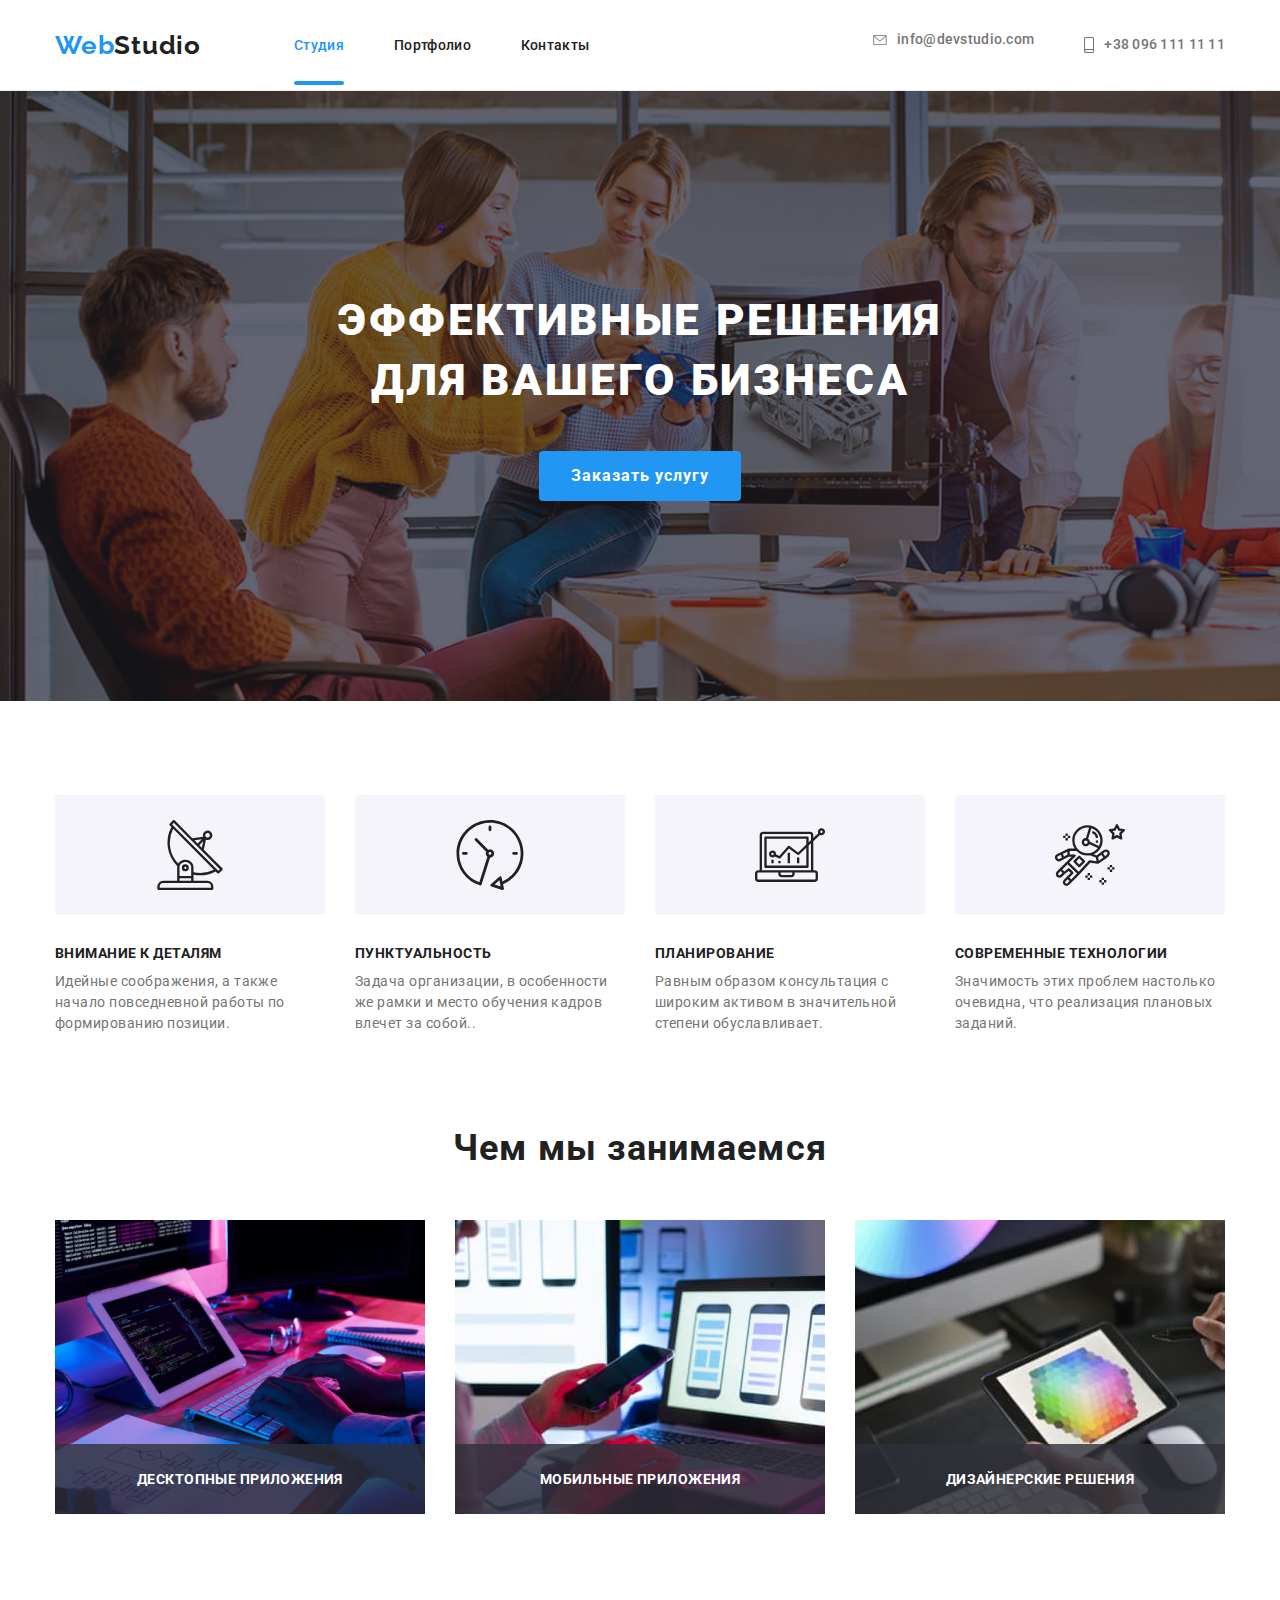
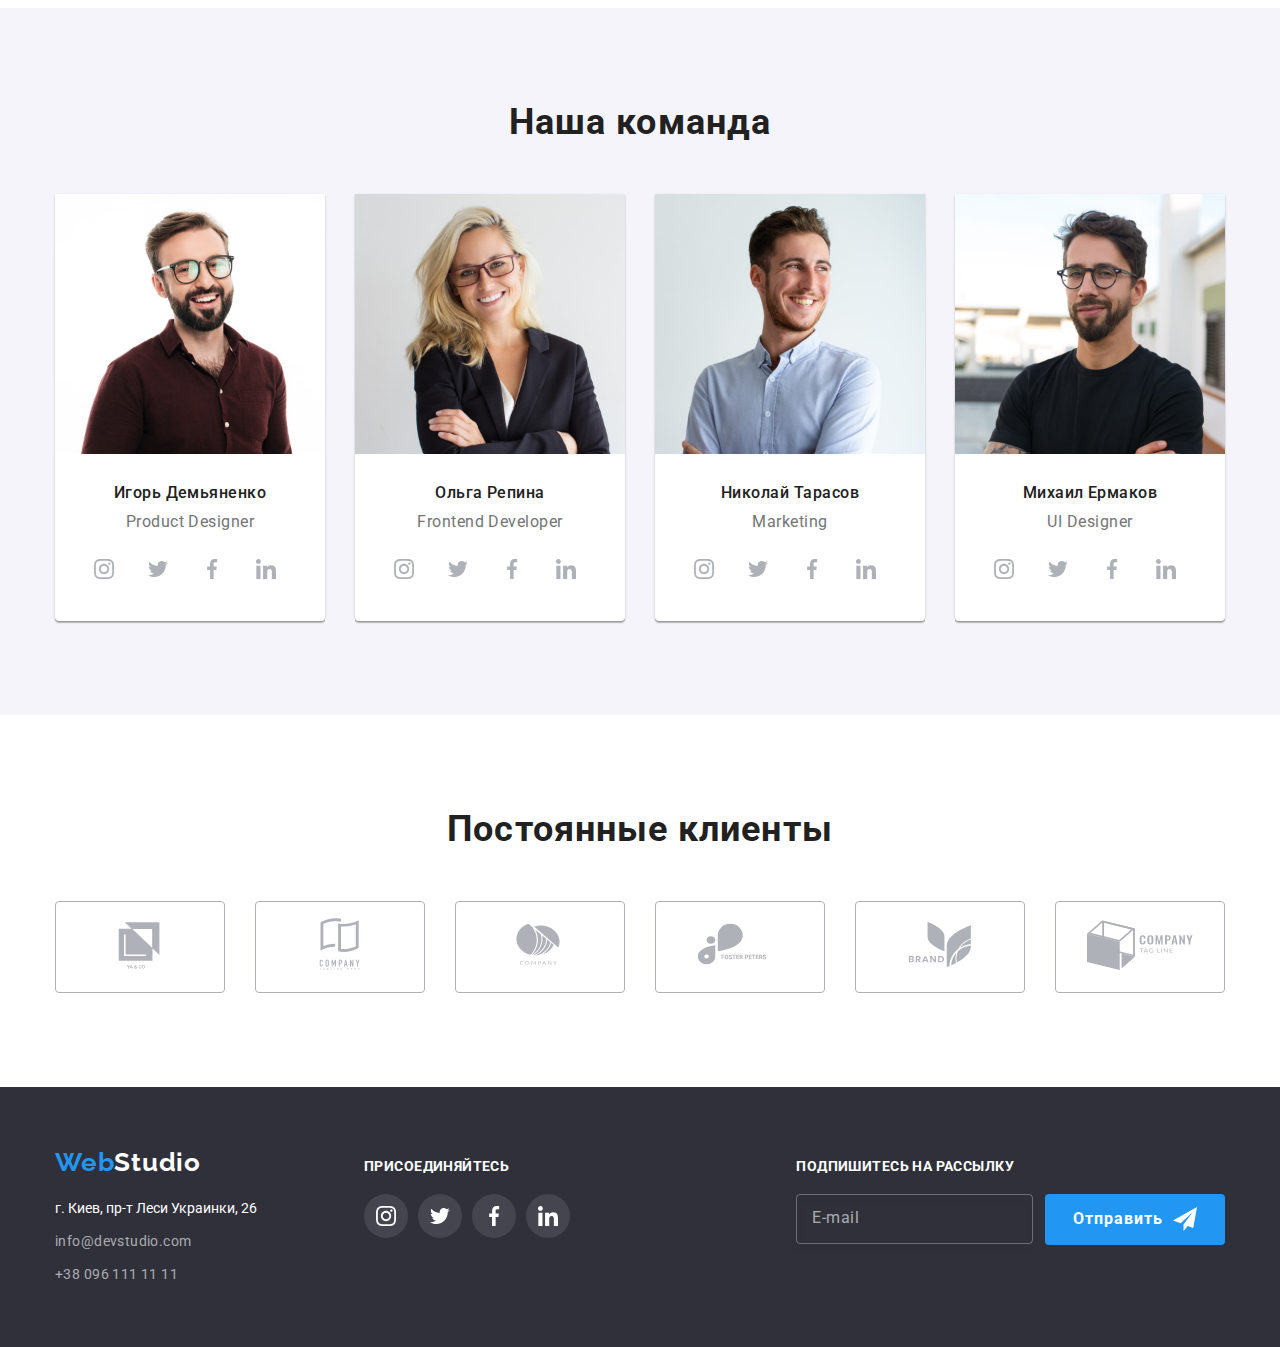
==== commit 14cc8217: "комміт для перевірки роботи модалки на телефоні" ====
--- a/index.html
+++ b/index.html
@@ -40,6 +40,7 @@
 
     <header
       class="page-header">
+
       <div
         class="menu-container container"
         data-menu>
@@ -201,7 +202,7 @@
 
 
     <main>
-      <!-- <section
+      <section
         class="hero">
         <div
           class="container">
@@ -235,144 +236,145 @@
                   </use>
                 </svg>
               </button>
-              Налаштування форми -->
-
-      <!-- <strong
-        class="form-registration">Оставьте
-        свои
-        данные,
-        мы
-        вам
-        перезвоним</strong>
-      <form
-        class="modal-form"
-        name="contact-form"
-        autocomplete="on">
-        <div
-          class="form-field">
-          <label
-            for="name"
-            class="form-field__label">
-            Имя
-          </label>
-          <input
-            type="text"
-            class="form-field__input"
-            name="name"
-            id="name">
-          <svg
-            width="18"
-            height="18"
-            class="form-field__icon">
-            <use
-              href="./images/sprite.svg#icon-person-black">
-            </use>
-          </svg>
-        </div>
-
-        <div
-          class="form-field">
-          <label
-            for="tel"
-            class="form-field__label">
-            Телефон
-          </label>
-          <input
-            type="tel"
-            class="form-field__input"
-            name="name"
-            id="tel">
-          <svg
-            width="18"
-            height="18"
-            class="form-field__icon">
-            <use
-              href="./images/sprite.svg#icon-phone-black">
-            </use>
-          </svg>
-        </div>
-
-        <div
-          class="form-field">
-          <label
-            for="email"
-            class="form-field__label">
-            Почта
-          </label>
-          <input
-            type="email"
-            class="form-field__input"
-            name="name"
-            id="email">
-          <svg
-            width="18"
-            height="18"
-            class="form-field__icon">
-            <use
-              href="./images/sprite.svg#icon-email-black">
-            </use>
-          </svg>
-        </div>
-
-        <div
-          class="form-field">
-          <label
-            for="comment"
-            class="form-field__label">
-            Комментарий
-          </label>
-          <textarea
-            class="textarea-comment"
-            name="comment"
-            id="comment"
-            cols="30"
-            rows="10"
-            placeholder="Введите текст"></textarea>
-        </div>
-
-        <label
-          for="checkbox-policy"
-          class="checkbox-policy">
-          <input
-            type="checkbox"
-            class="form-policy"
-            id="checkbox-policy">
-          <span
-            class="custom-checkbox">
-            <svg
-              class="custom-checkbox__icon"
-              width="11"
-              height="8">
-              <use
-                href="./images/sprite.svg#icon-icon-check">
-              </use>
-            </svg>
-          </span>
-          <span
-            class="checkbox-policy__description">Соглашаюсь
-            с
-            рассылкой
-            и
-            принимаю
-            <span>
-              <a class="checkbox-policy__link"
-                href="./">
-                Условия
-                договора
-              </a></span></span>
-        </label>
-
-        <button
-          type="submit"
-          class="btn-primary btn-primary--submit">
-          Отправить
-        </button>
-
-      </form>
-
-      </div>
-
-      </section> -->
+
+              <!-- Налаштування форми -->
+              <strong
+                class="form-registration">Оставьте
+                свои
+                данные,
+                мы
+                вам
+                перезвоним</strong>
+              <form
+                class="modal-form"
+                name="contact-form"
+                autocomplete="on">
+                <div
+                  class="form-field">
+                  <label
+                    for="name"
+                    class="form-field__label">
+                    Имя
+                  </label>
+                  <input
+                    type="text"
+                    class="form-field__input"
+                    name="name"
+                    id="name">
+                  <svg
+                    width="18"
+                    height="18"
+                    class="form-field__icon">
+                    <use
+                      href="./images/sprite.svg#icon-person-black">
+                    </use>
+                  </svg>
+                </div>
+
+                <div
+                  class="form-field">
+                  <label
+                    for="tel"
+                    class="form-field__label">
+                    Телефон
+                  </label>
+                  <input
+                    type="tel"
+                    class="form-field__input"
+                    name="name"
+                    id="tel">
+                  <svg
+                    width="18"
+                    height="18"
+                    class="form-field__icon">
+                    <use
+                      href="./images/sprite.svg#icon-phone-black">
+                    </use>
+                  </svg>
+                </div>
+
+                <div
+                  class="form-field">
+                  <label
+                    for="email"
+                    class="form-field__label">
+                    Почта
+                  </label>
+                  <input
+                    type="email"
+                    class="form-field__input"
+                    name="name"
+                    id="email">
+                  <svg
+                    width="18"
+                    height="18"
+                    class="form-field__icon">
+                    <use
+                      href="./images/sprite.svg#icon-email-black">
+                    </use>
+                  </svg>
+                </div>
+
+                <div
+                  class="form-field">
+                  <label
+                    for="comment"
+                    class="form-field__label">
+                    Комментарий
+                  </label>
+                  <textarea
+                    class="textarea-comment"
+                    name="comment"
+                    id="comment"
+                    cols="30"
+                    rows="10"
+                    placeholder="Введите текст"></textarea>
+                </div>
+
+                <label
+                  for="checkbox-policy"
+                  class="checkbox-policy">
+                  <input
+                    type="checkbox"
+                    class="form-policy"
+                    id="checkbox-policy">
+                  <span
+                    class="custom-checkbox">
+                    <svg
+                      class="custom-checkbox__icon"
+                      width="11"
+                      height="8">
+                      <use
+                        href="./images/sprite.svg#icon-icon-check">
+                      </use>
+                    </svg>
+                  </span>
+                  <span
+                    class="checkbox-policy__description">Соглашаюсь
+                    с
+                    рассылкой
+                    и
+                    принимаю
+                    <span>
+                      <a class="checkbox-policy__link"
+                        href="./">
+                        Условия
+                        договора
+                      </a></span></span>
+                </label>
+
+                <button
+                  type="submit"
+                  class="btn-primary btn-primary--submit">
+                  Отправить
+                </button>
+
+              </form>
+
+            </div>
+
+      </section>
+
 
 
       <section
--- a/css/main.min.css
+++ b/css/main.min.css
@@ -1,2 +1,2 @@
-.container{margin-left:auto;margin-right:auto;padding-left:15px;padding-right:15px}@media screen and (min-width: 480px){.container{width:480px}}@media screen and (min-width: 768px){.container{width:768px}}@media screen and (min-width: 1200px){.container{width:1200px}}body{color:#212121;background-color:var(--bg-color);font-family:Roboto, sans-serif}h1,h2,h3,h4,h5,h6,p,ul{margin-left:0;margin-top:0;margin-bottom:0}img{display:block;max-width:100%}.list{list-style:none;text-decoration:none;padding:0;margin:0}.section{padding-top:94px;padding-bottom:94px}@media screen and (max-width: 1200px){.section{padding-top:60px;padding-bottom:60px}}.section:last-child{padding-bottom:94px}@media screen and (max-width: 1200px){.section:last-child{padding-bottom:60px}}.link{list-style:none;text-decoration:none;color:currentColor}.heading{margin-bottom:50px;color:#212121;letter-spacing:0px;font-size:36px;line-height:1.16;text-align:center;letter-spacing:0.03em}@media screen and (max-width: 767.98px){.btn-reset{display:-webkit-inline-box;display:-ms-inline-flexbox;display:inline-flex;padding:0;background-color:transparent;border:none;margin-left:auto}}@media screen and (min-width: 768px){.btn-reset{display:none}}.page-header{border-bottom:1px solid #ececec;position:relative}.hero{display:-webkit-box;display:-ms-flexbox;display:flex;text-align:center;background:-webkit-gradient(linear, left top, left bottom, from(rgba(47,48,58,0.4)), to(rgba(47,48,58,0.4))),url(../images/Img.jpg);background:linear-gradient(rgba(47,48,58,0.4), rgba(47,48,58,0.4)),url(../images/Img.jpg);background-repeat:no-repeat;margin-left:auto;margin-right:auto;padding-top:200px;padding-bottom:200px;max-width:1600px;background-size:cover}.hero__heading{margin-bottom:30px;color:#fff;font-size:44px;text-align:center;line-height:1.36;text-transform:uppercase;font-weight:900;margin-bottom:40px;letter-spacing:0.06em}.advantages__icon{fill:#212121;-webkit-transition:250ms cubic-bezier(0.4, 0, 0.2, 1);transition:250ms cubic-bezier(0.4, 0, 0.2, 1)}.advantages__icon-container{display:-webkit-box;display:-ms-flexbox;display:flex;background-color:#f5f4fa;-webkit-box-pack:center;-ms-flex-pack:center;justify-content:center;-webkit-box-align:center;-ms-flex-align:center;align-items:center;margin-bottom:30px;height:120px;border-radius:4px}@media screen and (max-width: 767px){.advantages__icon-container{max-width:450px}}@media screen and (min-width: 1200px){.advantages__icon-container{width:270px}}.advantages__icon-container:focus .advantages__icon,.advantages__icon-container:hover .advantages__icon,.advantages__icon-container:active .advantages__icon{fill:#2196f3}.advantages__item{margin-right:30px;list-style:none;letter-spacing:0.03em}.advantages__item:last-child{margin-right:0}@media screen and (min-width: 768px) and (max-width: 1200px){.advantages__item{margin-bottom:30px}}@media screen and (min-width: 768px) and (max-width: 1200px){.advantages__item:nth-last-child(-n+2){margin-bottom:0}}@media screen and (min-width: 768px) and (max-width: 1200px){.advantages__item:nth-child(2n){margin-right:0}}@media screen and (min-width: 480px){.advantages__item{width:450px;margin-right:0}}@media screen and (max-width: 768px){.advantages__item{max-width:450px;margin-right:0;margin-bottom:30px}}@media screen and (min-width: 768px){.advantages__item{width:354px;margin-right:30px}}@media screen and (min-width: 1200px){.advantages__item{width:270px;margin-right:30px}}.advantages__list{padding:0;display:-webkit-box;display:-ms-flexbox;display:flex;-ms-flex-pack:distribute;justify-content:space-around}@media screen and (max-width: 767px){.advantages__list{display:block;max-width:450px}}@media screen and (min-width: 768px){.advantages__list{display:-webkit-box;display:-ms-flexbox;display:flex;-ms-flex-wrap:wrap;flex-wrap:wrap}}.advantages__heading{color:#212121;font-size:14px;font-weight:700;line-height:1.17;text-transform:uppercase;margin-bottom:10px}@media screen and (max-width: 767px){.advantages__heading{max-width:450px;text-align:center}}@media screen and (min-width: 480px){.advantages__heading{max-width:450px}}.advantages__paragraph{color:#757575;font-size:14px;font-weight:400;line-height:1.5}.offers__paragraph{width:100%;height:70px;background-color:rgba(47,48,58,0.8);display:-webkit-box;display:-ms-flexbox;display:flex;-webkit-box-pack:center;-ms-flex-pack:center;justify-content:center;-webkit-box-align:center;-ms-flex-align:center;align-items:center;color:#fff;font-size:14px;font-weight:700;line-height:1.17;letter-spacing:0.03em;text-transform:uppercase;position:absolute;bottom:0;left:0}.offers__item{-webkit-box-pack:justify;-ms-flex-pack:justify;justify-content:space-between;list-style:none;padding-left:0;display:-webkit-box;display:-ms-flexbox;display:flex;list-style:none;margin-right:30px;list-style:none;position:relative}.offers__item:last-child{margin-right:0}.offers__list{display:-webkit-box;display:-ms-flexbox;display:flex;-webkit-box-pack:justify;-ms-flex-pack:justify;justify-content:space-between;padding-left:0}.offers.section{padding-top:0;padding-bottom:94px}@media screen and (max-width: 1200px){.offers.section{display:none}}.team{background-color:#f5f4fa}.team__container{padding-top:30px;padding-bottom:30px}@media screen and (max-width: 768px){.team__container{padding-bottom:24px}}.team__links{display:-webkit-box;display:-ms-flexbox;display:flex;-webkit-box-pack:center;-ms-flex-pack:center;justify-content:center;-webkit-box-align:center;-ms-flex-align:center;align-items:center;padding-left:0}.team__social-links{margin-right:10px}.team__list{text-align:center;padding-left:0;display:-webkit-box;display:-ms-flexbox;display:flex;-webkit-box-pack:justify;-ms-flex-pack:justify;justify-content:space-between;list-style:none}@media screen and (max-width: 768px){.team__list{display:block}}@media screen and (min-width: 768px) and (max-width: 1200px){.team__list{display:-webkit-box;display:-ms-flexbox;display:flex;-ms-flex-wrap:wrap;flex-wrap:wrap}}.team__item{background-color:#fff;-webkit-box-shadow:0px 1px 3px rgba(0,0,0,0.12),0px 1px 1px rgba(0,0,0,0.14),0px 2px 1px rgba(0,0,0,0.2);box-shadow:0px 1px 3px rgba(0,0,0,0.12),0px 1px 1px rgba(0,0,0,0.14),0px 2px 1px rgba(0,0,0,0.2);border-radius:0px 0px 4px 4px}@media screen and (max-width: 768px){.team__item{max-width:450px;margin-bottom:30px}}@media screen and (min-width: 768px) and (max-width: 1200px){.team__item:nth-last-child(-n+2){margin-bottom:0}}@media screen and (min-width: 768px) and (max-width: 1200px){.team__item{width:354px;margin-bottom:30px}}.team__heading{margin-bottom:50px;text-align:center;font-size:36px;font-weight:700;line-height:1.18;letter-spacing:0.03em}.team__mate{font-size:16px;font-weight:500;color:#212121;line-height:1.18;letter-spacing:0.03em;margin-bottom:10px}.team__position{font-size:16px;font-weight:400;color:#757575;letter-spacing:0.03em;margin-bottom:16px}@media screen and (max-width: 768px){.team__mate-image{width:100%;height:auto}}@media screen and (min-width: 768px) and (max-width: 1200px){.team__mate-image{width:100%;height:auto}}.clients__list.list{display:-webkit-box;display:-ms-flexbox;display:flex;-webkit-box-pack:center;-ms-flex-pack:center;justify-content:center;-webkit-box-align:center;-ms-flex-align:center;align-items:center}@media screen and (max-width: 767.98px){.clients__list.list{display:-webkit-box;display:-ms-flexbox;display:flex;-ms-flex-wrap:wrap;flex-wrap:wrap;gap:30px}}@media screen and (min-width: 768px) and (max-width: 1200px){.clients__list.list{display:-webkit-box;display:-ms-flexbox;display:flex;-ms-flex-wrap:wrap;flex-wrap:wrap}}.client{display:-webkit-box;display:-ms-flexbox;display:flex;-webkit-box-pack:center;-ms-flex-pack:center;justify-content:center;-webkit-box-align:center;-ms-flex-align:center;align-items:center;width:170px;height:92px;border:1px solid #afb1b8;border-radius:4px;margin-right:30px;cursor:pointer}.client:last-child{margin-right:0}.client:hover,.client:focus{border-color:#2196f3}@media screen and (max-width: 767.98px){.client{width:210px;margin-right:0}}@media screen and (min-width: 768px) and (max-width: 1200px){.client{-ms-flex-preferred-size:calc(100% / 3 - 20px);flex-basis:calc(100% / 3 - 20px)}}@media screen and (min-width: 480px) and (max-width: 767.98px){.client:nth-child(2n){margin-right:0}}@media screen and (min-width: 768px) and (max-width: 1200px){.client:nth-child(3n){margin-right:0}}@media screen and (min-width: 768px) and (max-width: 1200px){.client:nth-child(-n+3){margin-bottom:30px}}.footer{background-color:#2f303a;text-decoration:none;padding-top:60px;padding-bottom:60px}.address-list{margin-bottom:9px;color:rgba(255,255,255,0.6);font-size:14px;text-decoration:none;font-weight:400;line-height:1.71;font-style:normal}@media screen and (max-width: 767.98px){.footer-social-links{margin-bottom:60px}}.footer-social-links__list{display:-webkit-box;display:-ms-flexbox;display:flex}@media screen and (max-width: 767.98px){.footer-social-links__list{-webkit-box-pack:center;-ms-flex-pack:center;justify-content:center}}@media screen and (min-width: 480px) and (max-width: 767.98px){.footer-social-links__list{-webkit-box-pack:center;-ms-flex-pack:center;justify-content:center}}.footer__container{display:-webkit-box;display:-ms-flexbox;display:flex;-webkit-box-align:baseline;-ms-flex-align:baseline;align-items:baseline}@media screen and (max-width: 767.98px){.footer__container{display:block;text-align:center}}@media screen and (min-width: 480px) and (max-width: 767.98px){.footer__container{display:block;text-align:center;text-align:center}}@media screen and (min-width: 768px) and (max-width: 1199.98px){.footer__container{display:-webkit-box;display:-ms-flexbox;display:flex;-ms-flex-wrap:wrap;flex-wrap:wrap;-webkit-box-pack:center;-ms-flex-pack:center;justify-content:center}}.footer-heading{color:#fff;line-height:1.17;letter-spacing:0.03em;font-weight:700;font-size:14px;margin-bottom:20px}@media screen and (min-width: 768px) and (max-width: 1199.98px){.footer-heading{text-align:center}}.address-wrapper{margin-right:70px}@media screen and (max-width: 767.98px){.address-wrapper{margin-right:0;margin-bottom:60px}}@media screen and (min-width: 480px) and (max-width: 767.98px){.address-wrapper{margin-right:0;margin-bottom:60px}}@media screen and (min-width: 768px) and (max-width: 1199.98px){.address-wrapper{text-align:center;margin-right:165px;width:231px;margin-bottom:60px}}.footer-social-links__item{margin-right:10px}.footer-social-links__item:last-child{margin-right:0}.footer__address{margin-bottom:9px;color:#fff;font-size:14px;text-decoration:none;font-weight:400;line-height:1.71;font-style:normal}.buttons.list{display:-webkit-box;display:-ms-flexbox;display:flex;-webkit-box-pack:center;-ms-flex-pack:center;justify-content:center;margin-bottom:50px;letter-spacing:0.03em}@media screen and (max-width: 767.98px){.buttons.list{-ms-flex-wrap:wrap;flex-wrap:wrap;-webkit-box-pack:start;-ms-flex-pack:start;justify-content:flex-start}}.buttons__btn{display:inline-block;padding:6px 22px 6px 22px;margin-right:8px;border-radius:4px;text-align:center;border-color:transparent;font-size:16px;cursor:pointer;text-decoration:none;background-color:#f5f4fa;font-weight:500;font-family:inherit;line-height:1.7;-webkit-transition:250ms cubic-bezier(0.4, 0, 0.2, 1);transition:250ms cubic-bezier(0.4, 0, 0.2, 1)}.buttons__btn:focus,.buttons__btn:hover{background-color:#2196f3;color:#fff;border-color:transparent;text-decoration:none;-webkit-box-shadow:0px 3px 1px rgba(0,0,0,0.1),0px 1px 2px rgba(0,0,0,0.08),0px 2px 2px rgba(0,0,0,0.12);box-shadow:0px 3px 1px rgba(0,0,0,0.1),0px 1px 2px rgba(0,0,0,0.08),0px 2px 2px rgba(0,0,0,0.12)}@media screen and (max-width: 767.98px){.buttons__btn{margin-bottom:15px}}.cards.list{display:-webkit-box;display:-ms-flexbox;display:flex;-ms-flex-wrap:wrap;flex-wrap:wrap;margin-right:-30px;margin-bottom:-30px}@media screen and (max-width: 767.98px){.cards.list{margin-right:0;margin-left:0;display:block}}.card-container{padding-top:20px;padding-right:24px;padding-bottom:20px;padding-left:24px}.card{margin-right:30px;margin-bottom:30px;border:1px solid #eeeeee;-ms-flex-preferred-size:calc(100% / 3 - 30px);flex-basis:calc(100% / 3 - 30px);-webkit-transition:250ms cubic-bezier(0.4, 0, 0.2, 1);transition:250ms cubic-bezier(0.4, 0, 0.2, 1)}.card:hover,.card:focus{-webkit-box-shadow:0px 1px 1px rgba(0,0,0,0.12),0px 4px 4px rgba(0,0,0,0.06),1px 4px 6px rgba(0,0,0,0.16);box-shadow:0px 1px 1px rgba(0,0,0,0.12),0px 4px 4px rgba(0,0,0,0.06),1px 4px 6px rgba(0,0,0,0.16)}.card:nth-child(3n){margin-right:0}.card:nth-last-child(-n+3){margin-bottom:0}@media screen and (max-width: 767.98px){.card:nth-last-child(-n+3){margin-bottom:30px}}@media screen and (max-width: 767px){.card{margin-right:0}}.card__image{width:100%;height:auto}.card-link{text-decoration:none}.card-container__heading{color:#212121;font-size:18px;text-decoration:none;font-weight:700;line-height:2;margin-bottom:4px;letter-spacing:0.06em}.card-container__heading .card-container__heading:hover,.card-container__heading .card-container__heading:focus{color:#2196f3;text-decoration:none}.card-container__paragraph{color:#757575;font-size:16px;text-decoration:none;font-weight:400;line-height:1.77;letter-spacing:0.03em}.card-container__paragraph .card-container__paragraph:hover,.card-container__paragraph .card-container__paragraph:focus{color:#2196f3;text-decoration:none}.overlay-container{position:relative;max-width:100%;width:370px;height:294px;overflow:hidden}@media screen and (max-width: 767.98px){.overlay-container{height:auto;width:100%;max-width:450px}}.overlay-container__paragraph{position:absolute;bottom:0;left:0;right:0;background-color:rgba(33,150,243,0.9);overflow:hidden;width:100%;height:100%;-webkit-transform:translateY(100%);transform:translateY(100%);-webkit-transition:250ms cubic-bezier(0.4, 0, 0.2, 1);transition:250ms cubic-bezier(0.4, 0, 0.2, 1);color:#fff;font-family:"Roboto";font-size:400;font-size:18px;letter-spacing:00.03em;line-height:1.55}.card:hover .overlay-container__paragraph,.card:focus .overlay-container__paragraph{-webkit-transform:translateY(0);transform:translateY(0)}@media screen and (max-width: 767.98px){.overlay-container__paragraph{padding:77px 24px}}@media screen and (min-width: 768px) and (max-width: 1199.98px){.overlay-container__paragraph{padding:49px 24px}}@media screen and (min-width: 1200px){.overlay-container__paragraph{padding:63px 24px}}.logo{display:-webkit-box;display:-ms-flexbox;display:flex;-webkit-box-align:center;-ms-flex-align:center;align-items:center;margin-right:93px;font-size:26px;text-decoration:none;font-family:Raleway, sans-serif;font-weight:700;letter-spacing:0.03em;line-height:1.17}@media screen and (max-width: 1199.98px){.logo{font-size:24px;margin-right:auto}}.logo__accent-logo{color:#2196f3;text-decoration:none}.logo-footer__accent-logo{color:#2196f3;text-decoration:none}.logo--light{color:#fff;margin-bottom:20px}@media screen and (max-width: 767.98px){.logo--light{margin-right:0;-webkit-box-pack:center;-ms-flex-pack:center;justify-content:center;font-size:24px}}@media screen and (min-width: 480px) and (max-width: 767.98px){.logo--light{display:block;text-align:center;margin-right:0;font-size:24px}}@media screen and (min-width: 768px) and (max-width: 1199.98px){.logo--light{margin-right:0;-webkit-box-pack:center;-ms-flex-pack:center;justify-content:center;font-size:24px}}.logo--dark{color:#212121}@media screen and (max-width: 767.98px){.menu-button{z-index:100;margin-left:auto}}@media screen and (min-width: 768px){.menu-button{display:none}}.menu-button .icon-cross{display:none}.menu-button.is-open .icon-cross{display:block}.menu-button.is-open .icon-menu{display:none}@media screen and (max-width: 767.98px){.menu-container{position:absolute;-webkit-transform:translateX(-100%);transform:translateX(-100%);-webkit-transition:250ms cubic-bezier(0.4, 0, 0.2, 1);transition:250ms cubic-bezier(0.4, 0, 0.2, 1)}}@media screen and (max-width: 767.98px){.menu-container.is-open{display:block;position:absolute;-webkit-transform:translateX(0);transform:translateX(0);width:100%;background-color:#fff;z-index:50;padding:48px 0px 48px 40px;-webkit-box-shadow:0px 4px 8px rgba(0,0,0,0.04),0px 2px 4px rgba(0,0,0,0.08),0px 1px 3px rgba(0,0,0,0.16);box-shadow:0px 4px 8px rgba(0,0,0,0.04),0px 2px 4px rgba(0,0,0,0.08),0px 1px 3px rgba(0,0,0,0.16)}}@media screen and (min-width: 768px){.menu-container__nav{display:none}}.mobile-menu-navigation__link{font-weight:500;font-size:40px;line-height:47px;letter-spacing:0.02em;color:#212121}.menu-container-contacts__item{margin-bottom:32px;font-weight:500;font-size:24px;line-height:28px;letter-spacing:0.02em;color:#757575}.menu-container-contacts__item:first-child{margin-bottom:32px;font-size:36px}.menu-container-contacts__item:last-child{margin-bottom:0}.mobile-menu-navigation{margin-bottom:302px}.mobile-menu-navigation__item{margin-bottom:36px}.mobile-menu-navigation__item:last-child{margin-bottom:0}.menu-container__contacts{margin-bottom:64px}.menu-social-links{display:-webkit-box;display:-ms-flexbox;display:flex;padding-left:0;-ms-flex-wrap:wrap;flex-wrap:wrap}.menu-social-links__item{padding-left:0;font-weight:500;font-size:18px;line-height:22px;letter-spacing:0.02em;color:#2196f3;padding-right:9px;margin-left:9px;border-right:1px solid rgba(33,33,33,0.2)}.menu-social-links__item:first-child{padding-left:0;margin-left:0}.menu-social-links__item:last-child{padding-right:0;border-right:0}.navigation__list{display:-webkit-box;display:-ms-flexbox;display:flex}.navigation__item{margin-right:50px;-webkit-box-align:center;-ms-flex-align:center;align-items:center;letter-spacing:0.02em}.navigation__item:last-child{margin-right:auto}.navigation__link{position:relative;-webkit-transition:250ms cubic-bezier(0.4, 0, 0.2, 1);transition:250ms cubic-bezier(0.4, 0, 0.2, 1);padding-top:32px;padding-bottom:32px;margin-right:0;font-size:14px;line-height:1.17;text-decoration:none;font-weight:500;color:var(--main-text-color);display:block;-webkit-box-align:center;-ms-flex-align:center;align-items:center}.navigation__link:hover,.navigation__link:focus{color:#2196f3;text-decoration:none}.navigation__link--current-color{color:#2196f3}.navigation__link--current-color::after{position:absolute;content:"";bottom:0;left:0;width:100%;height:4px;display:block;border-radius:2px;background-color:#2196f3}@media screen and (max-width: 767.98px){.navigation__list{display:none}}.contacts{display:-webkit-box;display:-ms-flexbox;display:flex;margin-left:auto;-webkit-box-align:center;-ms-flex-align:center;align-items:center}@media screen and (max-width: 767.98px){.contacts{display:none}}@media screen and (min-width: 767.98px) and (max-width: 1199.98px){.contacts{-webkit-box-orient:vertical;-webkit-box-direction:normal;-ms-flex-direction:column;flex-direction:column;-webkit-box-align:start;-ms-flex-align:start;align-items:flex-start}}.contacts__email{margin-right:50px}.contacts__email,.contacts__phone-number{display:-webkit-box;display:-ms-flexbox;display:flex;-webkit-box-align:center;-ms-flex-align:center;align-items:center;color:#757575;font-size:14px;text-decoration:none;font-weight:500;letter-spacing:0.02em;line-height:1.14;padding-top:32px;padding-bottom:32px;-webkit-transition:250ms cubic-bezier(0.4, 0, 0.2, 1);transition:250ms cubic-bezier(0.4, 0, 0.2, 1)}@media screen and (min-width: 767.98px) and (max-width: 1199.98px){.contacts__email,.contacts__phone-number{padding:0;margin-right:0;font-size:12px}}.contacts__email:focus,.contacts__phone-number:focus,.contacts__email:hover,.contacts__phone-number:hover{color:#2196f3;text-decoration:none}.container__nav-contacts{display:-webkit-box;display:-ms-flexbox;display:flex;-webkit-box-align:center;-ms-flex-align:center;align-items:center}.contacts__icon{margin-right:10px;fill:currentColor}.footer__phone{display:block;text-decoration:none;color:rgba(255,255,255,0.6);letter-spacing:00.03em;font-size:14px;font-weight:400;line-height:1.7;-webkit-transition:250ms cubic-bezier(0.4, 0, 0.2, 1);transition:250ms cubic-bezier(0.4, 0, 0.2, 1)}.footer__email{display:block;margin-bottom:9px;text-decoration:none;color:rgba(255,255,255,0.6);letter-spacing:00.03em;font-size:14px;font-weight:400;line-height:1.7;-webkit-transition:250ms cubic-bezier(0.4, 0, 0.2, 1);transition:250ms cubic-bezier(0.4, 0, 0.2, 1)}.footer__email:focus,.footer__email:hover,.footer__phone:hover,.footer__phone:focus{color:#2196f3}.email{display:block;margin-right:50px;-webkit-transition:var(--transition-cubic);transition:var(--transition-cubic)}.backdrop{position:fixed;top:0;left:0;width:100vw;height:100vh;background-color:rgba(0,0,0,0.2);z-index:10}.backdrop.is-hidden{opacity:0;pointer-events:none;visibility:hidden;-webkit-transition:250ms 250ms cubic-bezier(0.4, 0, 0.2, 1);transition:250ms 250ms cubic-bezier(0.4, 0, 0.2, 1)}.backdrop.is-hidden .modal-wrapper{-webkit-transform:translate(-50%, -50%) scale(0.1);transform:translate(-50%, -50%) scale(0.1)}.modal-wrapper{padding-top:40px;padding-right:39px;padding-bottom:40px;padding-left:41px;position:absolute;top:50%;left:50%;width:528px;background-color:white;-webkit-transform:translate(-50%, -50%);transform:translate(-50%, -50%);border-radius:4px;-webkit-box-shadow:0px 1px 3px rgba(0,0,0,0.12),0px 1px 1px rgba(0,0,0,0.14),0px 2px 1px rgba(0,0,0,0.2);box-shadow:0px 1px 3px rgba(0,0,0,0.12),0px 1px 1px rgba(0,0,0,0.14),0px 2px 1px rgba(0,0,0,0.2);-webkit-transform:translate(-50%, -50%) scale(1);transform:translate(-50%, -50%) scale(1);-webkit-transition:250ms 250ms cubic-bezier(0.4, 0, 0.2, 1);transition:250ms 250ms cubic-bezier(0.4, 0, 0.2, 1)}.form-field__icon{position:absolute;top:50%;left:12px}.form-field__label{display:block;font-weight:400;font-size:12px;line-height:1.17em;letter-spacing:0.01em;text-align:left;color:#757575;margin-bottom:4px}.form-field{position:relative;margin-bottom:10px}.form-field:last-child{margin-bottom:20px}.textarea-comment{width:100%;height:120px;padding:12px 16px;resize:none;outline:transparent;border:1px solid rgba(33,33,33,0.2);border-radius:4px;-webkit-transition:250ms cubic-bezier(0.4, 0, 0.2, 1);transition:250ms cubic-bezier(0.4, 0, 0.2, 1)}.textarea-comment:focus{border:1px solid #2196f3}textarea[placeholder]{font-weight:400;font-size:14px;line-height:16px;letter-spacing:0.01em;font-family:"Roboto"}.form-registration{display:inline-block;font-weight:700;font-size:20px;line-height:1.17em;text-align:center;letter-spacing:0.03em;color:#212121;margin-bottom:12px}.checkbox-policy{display:-webkit-box;display:-ms-flexbox;display:flex;-webkit-box-align:center;-ms-flex-align:center;align-items:center;-webkit-box-pack:center;-ms-flex-pack:center;justify-content:center;margin-bottom:30px}.form-policy{-webkit-appearance:none;-moz-appearance:none;-ms-appearance:none;appearance:none}.checkbox-policy__description{font-weight:400;font-size:14px;line-height:1.71em;letter-spacing:0.03em;color:#757575;cursor:pointer}.checkbox-policy__link{color:#2196f3;text-decoration:underline}.custom-checkbox{width:16px;height:15px;display:-webkit-box;display:-ms-flexbox;display:flex;-webkit-box-align:center;-ms-flex-align:center;align-items:center;-webkit-box-pack:center;-ms-flex-pack:center;justify-content:center;outline:2px solid #212121;outline-offset:-2px;border-radius:2px;margin-right:7px;cursor:pointer}.form-policy:focus+.custom-checkbox{outline:2px solid #2196f3}.custom-checkbox__icon{opacity:0;-webkit-transition:250ms cubic-bezier(0.4, 0, 0.2, 1);transition:250ms cubic-bezier(0.4, 0, 0.2, 1)}.form-policy:checked+.custom-checkbox .custom-checkbox__icon{opacity:1;fill:white}.form-policy:checked+.custom-checkbox{background-color:#2196f3;outline:2px solid #2196f3;outline-offset:-2px}.btn-primary{background:#2196f3;color:#fff;border-radius:4px;border-color:transparent;border:0px;font-family:"Roboto";font-style:normal;font-weight:700;font-size:16px;line-height:1.9em;letter-spacing:0.06em;text-align:center;cursor:pointer}.btn-primary--mailing{display:-webkit-box;display:-ms-flexbox;display:flex;-webkit-box-pack:center;-ms-flex-pack:center;justify-content:center;-webkit-box-align:center;-ms-flex-align:center;align-items:center;padding:10px 28px}@media screen and (max-width: 767.98px){.btn-primary--mailing{width:210px;max-width:100%;margin:0 auto}}@media screen and (min-width: 480px) and (max-width: 1199.98px){.btn-primary--mailing{width:210px;margin-right:auto;margin-left:auto}}.btn-primary--hero{padding:10px 32px}.btn-primary--submit{padding:10px 55px;-webkit-transition:250ms cubic-bezier(0.4, 0, 0.2, 1);transition:250ms cubic-bezier(0.4, 0, 0.2, 1)}.btn-primary--submit:hover{background:#188ce8;-webkit-box-shadow:0px 4px 4px rgba(0,0,0,0.15);box-shadow:0px 4px 4px rgba(0,0,0,0.15)}.modal-btn{position:absolute;top:8px;right:8px;width:30px;height:30px;display:-webkit-box;display:-ms-flexbox;display:flex;-webkit-box-pack:center;-ms-flex-pack:center;justify-content:center;-webkit-box-align:center;-ms-flex-align:center;align-items:center;border:1px solid rgba(0,0,0,0.1);border-radius:50%;padding:0;background-color:#fff;cursor:pointer;-webkit-transition:250ms 250ms cubic-bezier(0.4, 0, 0.2, 1);transition:250ms 250ms cubic-bezier(0.4, 0, 0.2, 1)}.modal-btn__icon{fill:#000;-webkit-transition:250ms cubic-bezier(0.4, 0, 0.2, 1);transition:250ms cubic-bezier(0.4, 0, 0.2, 1)}.modal-btn:hover .modal-btn__icon{fill:#2196f3}.mailing-btn{padding:10px 28px;display:-webkit-box;display:-ms-flexbox;display:flex;-webkit-box-align:center;-ms-flex-align:center;align-items:center;-webkit-box-pack:center;-ms-flex-pack:center;justify-content:center;background:#2196f3;border-radius:4px;border:0px;text-align:center;letter-spacing:0.06em;font-family:"Roboto";font-style:normal;font-weight:700;font-size:16px;line-height:1.9em;letter-spacing:0.06em;color:#ffffff;cursor:pointer}.mailing-btn:hover{-webkit-transition:250ms cubic-bezier(0.4, 0, 0.2, 1);transition:250ms cubic-bezier(0.4, 0, 0.2, 1)}input{border-color:rgba(33,33,33,0.2);border-radius:4px}.form-field__input{width:100%;height:40px;border:1px solid rgba(33,33,33,0.2);border-radius:4px;padding:12px 42px;outline:transparent;-webkit-transition:250ms cubic-bezier(0.4, 0, 0.2, 1);transition:250ms cubic-bezier(0.4, 0, 0.2, 1)}.form-field__input:focus{border:1px solid #2196f3}.form-field__input:focus+svg{fill:#2196f3}.mail-input-wrapper__input{height:50px;padding:15px 16px;border:1px solid rgba(255,255,255,0.3);-webkit-filter:drop-shadow(0px 4px 4px rgba(0,0,0,0.15));filter:drop-shadow(0px 4px 4px rgba(0,0,0,0.15));background-color:transparent;border-radius:4px;outline:transparent;color:rgba(255,255,255,0.6);margin-right:12px}@media screen and (max-width: 767.98px){.mail-input-wrapper__input{max-width:100%;width:450px;margin-right:0;margin-bottom:20px}}@media screen and (min-width: 480px) and (max-width: 1199.98px){.mail-input-wrapper__input{width:450px;margin-right:0;margin-bottom:20px}}.mail-input-wrapper{display:-webkit-box;display:-ms-flexbox;display:flex;position:relative}@media screen and (max-width: 767.98px){.mail-input-wrapper{-webkit-box-orient:vertical;-webkit-box-direction:normal;-ms-flex-direction:column;flex-direction:column}}@media screen and (min-width: 480px) and (max-width: 767.98px){.mail-input-wrapper{-webkit-box-orient:vertical;-webkit-box-direction:normal;-ms-flex-direction:column;flex-direction:column}}@media screen and (min-width: 768px) and (max-width: 1199.98px){.mail-input-wrapper{-webkit-box-orient:vertical;-webkit-box-direction:normal;-ms-flex-direction:column;flex-direction:column}}.mail-mark{position:absolute;top:15px;left:16px;-webkit-transition:250ms cubic-bezier(0.4, 0, 0.2, 1);transition:250ms cubic-bezier(0.4, 0, 0.2, 1);font-weight:400;font-size:16px;line-height:1.17em;letter-spacing:0.03em;color:rgba(255,255,255,0.6);display:-webkit-box;display:-ms-flexbox;display:flex;-webkit-box-align:center;-ms-flex-align:center;align-items:center}.mail-input-wrapper__input:focus+.mail-mark{-webkit-transform:translateX(-65px);transform:translateX(-65px);-webkit-transition:250ms cubic-bezier(0.4, 0, 0.2, 1);transition:250ms cubic-bezier(0.4, 0, 0.2, 1)}@media screen and (max-width: 767.98px){.mail-input-wrapper__input:focus+.mail-mark{-webkit-transform:translateY(-35px);transform:translateY(-35px)}}.mail-input-wrapper__input:not(:placeholder-shown)+.mail-mark{-webkit-transform:translateX(-65px);transform:translateX(-65px)}@media screen and (max-width: 767.98px){.mail-input-wrapper__input:not(:placeholder-shown)+.mail-mark{-webkit-transform:translateY(-35px);transform:translateY(-35px)}}.mailing-btn{padding:10px 28px;display:-webkit-box;display:-ms-flexbox;display:flex;-webkit-box-align:center;-ms-flex-align:center;align-items:center;-webkit-box-pack:center;-ms-flex-pack:center;justify-content:center;background:#2196f3;border-radius:4px;border:0px;text-align:center;letter-spacing:0.06em;font-family:"Roboto";font-style:normal;font-weight:700;font-size:16px;line-height:1.9em;letter-spacing:0.06em;color:#ffffff;cursor:pointer}.icon-telegram{margin-left:10px}.mailing-btn:hover{-webkit-transition:250ms cubic-bezier(0.4, 0, 0.2, 1);transition:250ms cubic-bezier(0.4, 0, 0.2, 1)}.mailing-wrapper{margin-left:auto}@media screen and (min-width: 768px) and (max-width: 1199.98px){.mailing-wrapper{margin-right:auto}}.social-link{display:-webkit-box;display:-ms-flexbox;display:flex;max-width:44px;max-height:44px;width:44px;height:44px;border-radius:50%;-webkit-box-pack:center;-ms-flex-pack:center;justify-content:center;-webkit-box-align:center;-ms-flex-align:center;align-items:center;-webkit-transition:250ms cubic-bezier(0.4, 0, 0.2, 1);transition:250ms cubic-bezier(0.4, 0, 0.2, 1)}.social-link--light{background-color:white;fill:#afb1b8}.social-link--dark{background-color:rgba(255,255,255,0.1);fill:white}.social-link--dark:hover,.social-link--dark:focus{background-color:#2196f3}.social-link--light:focus,.social-link--light:hover{background-color:#2196f3;fill:white}.contacts__icon{margin-right:10px;fill:currentColor}.contacts-icon--mail{width:14px;height:10px}.form-field__icon{position:absolute;top:50%;left:12px}.custom-checkbox__icon{opacity:0;-webkit-transition:250ms cubic-bezier(0.4, 0, 0.2, 1);transition:250ms cubic-bezier(0.4, 0, 0.2, 1)}.form-policy:checked+.custom-checkbox .custom-checkbox__icon{opacity:1;fill:white}.modal-btn__icon{fill:#000;-webkit-transition:250ms cubic-bezier(0.4, 0, 0.2, 1);transition:250ms cubic-bezier(0.4, 0, 0.2, 1)}.modal-btn:hover .modal-btn__icon{fill:#2196f3}.client__icon{fill:#afb1b8;-webkit-transition:250ms cubic-bezier(0.4, 0, 0.2, 1);transition:250ms cubic-bezier(0.4, 0, 0.2, 1)}.client:focus .client__icon,.client:hover .client__icon{fill:#2196f3}.contacts__email{margin-bottom:10px}
+.container{margin-left:auto;margin-right:auto;padding-left:15px;padding-right:15px}@media screen and (min-width: 480px){.container{width:480px}}@media screen and (min-width: 768px){.container{width:768px}}@media screen and (min-width: 1200px){.container{width:1200px}}body{color:#212121;background-color:var(--bg-color);font-family:Roboto, sans-serif}h1,h2,h3,h4,h5,h6,p,ul{margin-left:0;margin-top:0;margin-bottom:0}img{display:block;max-width:100%}.list{list-style:none;text-decoration:none;padding:0;margin:0}.section{padding-top:94px;padding-bottom:94px}@media screen and (max-width: 1200px){.section{padding-top:60px;padding-bottom:60px}}.section:last-child{padding-bottom:94px}@media screen and (max-width: 1200px){.section:last-child{padding-bottom:60px}}.link{list-style:none;text-decoration:none;color:currentColor}.heading{margin-bottom:50px;color:#212121;letter-spacing:0px;font-size:36px;line-height:1.16;text-align:center;letter-spacing:0.03em}@media screen and (max-width: 767.98px){.btn-reset{display:-webkit-inline-box;display:-ms-inline-flexbox;display:inline-flex;padding:0;background-color:transparent;border:none;margin-left:auto}}@media screen and (min-width: 768px){.btn-reset{display:none}}.page-header{border-bottom:1px solid #ececec;position:relative}.hero{display:-webkit-box;display:-ms-flexbox;display:flex;text-align:center;background:-webkit-gradient(linear, left top, left bottom, from(rgba(47,48,58,0.4)), to(rgba(47,48,58,0.4))),url(../images/Img.jpg);background:linear-gradient(rgba(47,48,58,0.4), rgba(47,48,58,0.4)),url(../images/Img.jpg);background-repeat:no-repeat;margin-left:auto;margin-right:auto;padding-top:200px;padding-bottom:200px;max-width:1600px;background-size:cover}.hero__heading{margin-bottom:30px;color:#fff;font-size:44px;text-align:center;line-height:1.36;text-transform:uppercase;font-weight:900;margin-bottom:40px;letter-spacing:0.06em}.advantages__icon{fill:#212121;-webkit-transition:250ms cubic-bezier(0.4, 0, 0.2, 1);transition:250ms cubic-bezier(0.4, 0, 0.2, 1)}.advantages__icon-container{display:-webkit-box;display:-ms-flexbox;display:flex;background-color:#f5f4fa;-webkit-box-pack:center;-ms-flex-pack:center;justify-content:center;-webkit-box-align:center;-ms-flex-align:center;align-items:center;margin-bottom:30px;height:120px;border-radius:4px}@media screen and (max-width: 767px){.advantages__icon-container{max-width:450px}}@media screen and (min-width: 1200px){.advantages__icon-container{width:270px}}.advantages__icon-container:focus .advantages__icon,.advantages__icon-container:hover .advantages__icon,.advantages__icon-container:active .advantages__icon{fill:#2196f3}.advantages__item{margin-right:30px;list-style:none;letter-spacing:0.03em}.advantages__item:last-child{margin-right:0}@media screen and (min-width: 768px) and (max-width: 1200px){.advantages__item{margin-bottom:30px}}@media screen and (min-width: 768px) and (max-width: 1200px){.advantages__item:nth-last-child(-n+2){margin-bottom:0}}@media screen and (min-width: 768px) and (max-width: 1200px){.advantages__item:nth-child(2n){margin-right:0}}@media screen and (min-width: 480px){.advantages__item{width:450px;margin-right:0}}@media screen and (max-width: 768px){.advantages__item{max-width:450px;margin-right:0;margin-bottom:30px}}@media screen and (min-width: 768px){.advantages__item{width:354px;margin-right:30px}}@media screen and (min-width: 1200px){.advantages__item{width:270px;margin-right:30px}}.advantages__list{padding:0;display:-webkit-box;display:-ms-flexbox;display:flex;-ms-flex-pack:distribute;justify-content:space-around}@media screen and (max-width: 767px){.advantages__list{display:block;max-width:450px}}@media screen and (min-width: 768px){.advantages__list{display:-webkit-box;display:-ms-flexbox;display:flex;-ms-flex-wrap:wrap;flex-wrap:wrap}}.advantages__heading{color:#212121;font-size:14px;font-weight:700;line-height:1.17;text-transform:uppercase;margin-bottom:10px}@media screen and (max-width: 767px){.advantages__heading{max-width:450px;text-align:center}}@media screen and (min-width: 480px){.advantages__heading{max-width:450px}}.advantages__paragraph{color:#757575;font-size:14px;font-weight:400;line-height:1.5}.offers__paragraph{width:100%;height:70px;background-color:rgba(47,48,58,0.8);display:-webkit-box;display:-ms-flexbox;display:flex;-webkit-box-pack:center;-ms-flex-pack:center;justify-content:center;-webkit-box-align:center;-ms-flex-align:center;align-items:center;color:#fff;font-size:14px;font-weight:700;line-height:1.17;letter-spacing:0.03em;text-transform:uppercase;position:absolute;bottom:0;left:0}.offers__item{-webkit-box-pack:justify;-ms-flex-pack:justify;justify-content:space-between;list-style:none;padding-left:0;display:-webkit-box;display:-ms-flexbox;display:flex;list-style:none;margin-right:30px;list-style:none;position:relative}.offers__item:last-child{margin-right:0}.offers__list{display:-webkit-box;display:-ms-flexbox;display:flex;-webkit-box-pack:justify;-ms-flex-pack:justify;justify-content:space-between;padding-left:0}.offers.section{padding-top:0;padding-bottom:94px}@media screen and (max-width: 1200px){.offers.section{display:none}}.team{background-color:#f5f4fa}.team__container{padding-top:30px;padding-bottom:30px}@media screen and (max-width: 768px){.team__container{padding-bottom:24px}}.team__links{display:-webkit-box;display:-ms-flexbox;display:flex;-webkit-box-pack:center;-ms-flex-pack:center;justify-content:center;-webkit-box-align:center;-ms-flex-align:center;align-items:center;padding-left:0}.team__social-links{margin-right:10px}.team__list{text-align:center;padding-left:0;display:-webkit-box;display:-ms-flexbox;display:flex;-webkit-box-pack:justify;-ms-flex-pack:justify;justify-content:space-between;list-style:none}@media screen and (max-width: 768px){.team__list{display:block}}@media screen and (min-width: 768px) and (max-width: 1200px){.team__list{display:-webkit-box;display:-ms-flexbox;display:flex;-ms-flex-wrap:wrap;flex-wrap:wrap}}.team__item{background-color:#fff;-webkit-box-shadow:0px 1px 3px rgba(0,0,0,0.12),0px 1px 1px rgba(0,0,0,0.14),0px 2px 1px rgba(0,0,0,0.2);box-shadow:0px 1px 3px rgba(0,0,0,0.12),0px 1px 1px rgba(0,0,0,0.14),0px 2px 1px rgba(0,0,0,0.2);border-radius:0px 0px 4px 4px}@media screen and (max-width: 768px){.team__item{max-width:450px;margin-bottom:30px}}@media screen and (min-width: 768px) and (max-width: 1200px){.team__item:nth-last-child(-n+2){margin-bottom:0}}@media screen and (min-width: 768px) and (max-width: 1200px){.team__item{width:354px;margin-bottom:30px}}.team__heading{margin-bottom:50px;text-align:center;font-size:36px;font-weight:700;line-height:1.18;letter-spacing:0.03em}.team__mate{font-size:16px;font-weight:500;color:#212121;line-height:1.18;letter-spacing:0.03em;margin-bottom:10px}.team__position{font-size:16px;font-weight:400;color:#757575;letter-spacing:0.03em;margin-bottom:16px}@media screen and (max-width: 768px){.team__mate-image{width:100%;height:auto}}@media screen and (min-width: 768px) and (max-width: 1200px){.team__mate-image{width:100%;height:auto}}.clients__list.list{display:-webkit-box;display:-ms-flexbox;display:flex;-webkit-box-pack:center;-ms-flex-pack:center;justify-content:center;-webkit-box-align:center;-ms-flex-align:center;align-items:center}@media screen and (max-width: 767.98px){.clients__list.list{display:-webkit-box;display:-ms-flexbox;display:flex;-ms-flex-wrap:wrap;flex-wrap:wrap;gap:30px}}@media screen and (min-width: 768px) and (max-width: 1200px){.clients__list.list{display:-webkit-box;display:-ms-flexbox;display:flex;-ms-flex-wrap:wrap;flex-wrap:wrap}}.client{display:-webkit-box;display:-ms-flexbox;display:flex;-webkit-box-pack:center;-ms-flex-pack:center;justify-content:center;-webkit-box-align:center;-ms-flex-align:center;align-items:center;width:170px;height:92px;border:1px solid #afb1b8;border-radius:4px;margin-right:30px;cursor:pointer}.client:last-child{margin-right:0}.client:hover,.client:focus{border-color:#2196f3}@media screen and (max-width: 767.98px){.client{width:210px;margin-right:0}}@media screen and (min-width: 768px) and (max-width: 1200px){.client{-ms-flex-preferred-size:calc(100% / 3 - 20px);flex-basis:calc(100% / 3 - 20px)}}@media screen and (min-width: 480px) and (max-width: 767.98px){.client:nth-child(2n){margin-right:0}}@media screen and (min-width: 768px) and (max-width: 1200px){.client:nth-child(3n){margin-right:0}}@media screen and (min-width: 768px) and (max-width: 1200px){.client:nth-child(-n+3){margin-bottom:30px}}.footer{background-color:#2f303a;text-decoration:none;padding-top:60px;padding-bottom:60px}.address-list{margin-bottom:9px;color:rgba(255,255,255,0.6);font-size:14px;text-decoration:none;font-weight:400;line-height:1.71;font-style:normal}@media screen and (max-width: 767.98px){.footer-social-links{margin-bottom:60px}}.footer-social-links__list{display:-webkit-box;display:-ms-flexbox;display:flex}@media screen and (max-width: 767.98px){.footer-social-links__list{-webkit-box-pack:center;-ms-flex-pack:center;justify-content:center}}@media screen and (min-width: 480px) and (max-width: 767.98px){.footer-social-links__list{-webkit-box-pack:center;-ms-flex-pack:center;justify-content:center}}.footer__container{display:-webkit-box;display:-ms-flexbox;display:flex;-webkit-box-align:baseline;-ms-flex-align:baseline;align-items:baseline}@media screen and (max-width: 767.98px){.footer__container{display:block;text-align:center}}@media screen and (min-width: 480px) and (max-width: 767.98px){.footer__container{display:block;text-align:center;text-align:center}}@media screen and (min-width: 768px) and (max-width: 1199.98px){.footer__container{display:-webkit-box;display:-ms-flexbox;display:flex;-ms-flex-wrap:wrap;flex-wrap:wrap;-webkit-box-pack:center;-ms-flex-pack:center;justify-content:center}}.footer-heading{color:#fff;line-height:1.17;letter-spacing:0.03em;font-weight:700;font-size:14px;margin-bottom:20px}@media screen and (min-width: 768px) and (max-width: 1199.98px){.footer-heading{text-align:center}}.address-wrapper{margin-right:70px}@media screen and (max-width: 767.98px){.address-wrapper{margin-right:0;margin-bottom:60px}}@media screen and (min-width: 480px) and (max-width: 767.98px){.address-wrapper{margin-right:0;margin-bottom:60px}}@media screen and (min-width: 768px) and (max-width: 1199.98px){.address-wrapper{text-align:center;margin-right:165px;width:231px;margin-bottom:60px}}.footer-social-links__item{margin-right:10px}.footer-social-links__item:last-child{margin-right:0}.footer__address{margin-bottom:9px;color:#fff;font-size:14px;text-decoration:none;font-weight:400;line-height:1.71;font-style:normal}.buttons.list{display:-webkit-box;display:-ms-flexbox;display:flex;-webkit-box-pack:center;-ms-flex-pack:center;justify-content:center;margin-bottom:50px;letter-spacing:0.03em}@media screen and (max-width: 767.98px){.buttons.list{-ms-flex-wrap:wrap;flex-wrap:wrap;-webkit-box-pack:start;-ms-flex-pack:start;justify-content:flex-start}}.buttons__btn{display:inline-block;padding:6px 22px 6px 22px;margin-right:8px;border-radius:4px;text-align:center;border-color:transparent;font-size:16px;cursor:pointer;text-decoration:none;background-color:#f5f4fa;font-weight:500;font-family:inherit;line-height:1.7;-webkit-transition:250ms cubic-bezier(0.4, 0, 0.2, 1);transition:250ms cubic-bezier(0.4, 0, 0.2, 1)}.buttons__btn:last-child{margin-right:0}.buttons__btn:focus,.buttons__btn:hover{background-color:#2196f3;color:#fff;border-color:transparent;text-decoration:none;-webkit-box-shadow:0px 3px 1px rgba(0,0,0,0.1),0px 1px 2px rgba(0,0,0,0.08),0px 2px 2px rgba(0,0,0,0.12);box-shadow:0px 3px 1px rgba(0,0,0,0.1),0px 1px 2px rgba(0,0,0,0.08),0px 2px 2px rgba(0,0,0,0.12)}@media screen and (max-width: 767.98px){.buttons__btn{margin-bottom:15px}}.cards.list{display:-webkit-box;display:-ms-flexbox;display:flex;-ms-flex-wrap:wrap;flex-wrap:wrap;margin-right:-30px;margin-bottom:-30px}@media screen and (max-width: 767.98px){.cards.list{margin-right:0;margin-left:0;display:block}}.card-container{padding-top:20px;padding-right:24px;padding-bottom:20px;padding-left:24px}.card{margin-right:30px;margin-bottom:30px;border:1px solid #eeeeee;-ms-flex-preferred-size:calc(100% / 3 - 30px);flex-basis:calc(100% / 3 - 30px);-webkit-transition:250ms cubic-bezier(0.4, 0, 0.2, 1);transition:250ms cubic-bezier(0.4, 0, 0.2, 1)}.card:hover,.card:focus{-webkit-box-shadow:0px 1px 1px rgba(0,0,0,0.12),0px 4px 4px rgba(0,0,0,0.06),1px 4px 6px rgba(0,0,0,0.16);box-shadow:0px 1px 1px rgba(0,0,0,0.12),0px 4px 4px rgba(0,0,0,0.06),1px 4px 6px rgba(0,0,0,0.16)}@media screen and (min-width: 767.98px) and (max-width: 1199.98px){.card:nth-child(2n){margin-right:0}}@media screen and (min-width: 767.98px) and (max-width: 1199.98px){.card:last-child{margin-right:auto;margin-left:auto}}@media screen and (min-width: 1200px){.card:nth-child(3n){margin-right:0}.card:nth-last-child(-n+3){margin-bottom:0}}@media screen and (min-width: 1200px) and (max-width: 767.98px){.card:nth-last-child(-n+3){margin-bottom:30px}}@media screen and (max-width: 767px){.card{margin-right:0}}.card__image{width:100%;height:auto}.card-link{text-decoration:none}.card-container__heading{color:#212121;font-size:18px;text-decoration:none;font-weight:700;line-height:2;margin-bottom:4px;letter-spacing:0.06em}.card-container__heading .card-container__heading:hover,.card-container__heading .card-container__heading:focus{color:#2196f3;text-decoration:none}.card-container__paragraph{color:#757575;font-size:16px;text-decoration:none;font-weight:400;line-height:1.77;letter-spacing:0.03em}.card-container__paragraph .card-container__paragraph:hover,.card-container__paragraph .card-container__paragraph:focus{color:#2196f3;text-decoration:none}.overlay-container{position:relative;max-width:100%;width:370px;height:294px;overflow:hidden}@media screen and (max-width: 767.98px){.overlay-container{height:auto;width:100%;max-width:450px}}@media screen and (min-width: 768px) and (max-width: 1199.98px){.overlay-container{width:351px;max-width:351px}}.overlay-container__paragraph{position:absolute;bottom:0;left:0;right:0;background-color:rgba(33,150,243,0.9);overflow:hidden;width:100%;height:100%;-webkit-transform:translateY(100%);transform:translateY(100%);-webkit-transition:250ms cubic-bezier(0.4, 0, 0.2, 1);transition:250ms cubic-bezier(0.4, 0, 0.2, 1);color:#fff;font-family:"Roboto";font-size:400;font-size:18px;letter-spacing:00.03em;line-height:1.55}.card:hover .overlay-container__paragraph,.card:focus .overlay-container__paragraph{-webkit-transform:translateY(0);transform:translateY(0)}@media screen and (max-width: 767.98px){.overlay-container__paragraph{padding:77px 24px}}@media screen and (min-width: 768px) and (max-width: 1199.98px){.overlay-container__paragraph{padding:49px 24px}}@media screen and (min-width: 1200px){.overlay-container__paragraph{padding:63px 24px}}.logo{display:-webkit-box;display:-ms-flexbox;display:flex;-webkit-box-align:center;-ms-flex-align:center;align-items:center;margin-right:93px;font-size:26px;text-decoration:none;font-family:Raleway, sans-serif;font-weight:700;letter-spacing:0.03em;line-height:1.17}@media screen and (max-width: 1199.98px){.logo{font-size:24px;margin-right:auto}}.logo__accent-logo{color:#2196f3;text-decoration:none}.logo-footer__accent-logo{color:#2196f3;text-decoration:none}.logo--light{color:#fff;margin-bottom:20px}@media screen and (max-width: 767.98px){.logo--light{margin-right:0;-webkit-box-pack:center;-ms-flex-pack:center;justify-content:center;font-size:24px}}@media screen and (min-width: 480px) and (max-width: 767.98px){.logo--light{display:block;text-align:center;margin-right:0;font-size:24px}}@media screen and (min-width: 768px) and (max-width: 1199.98px){.logo--light{margin-right:0;-webkit-box-pack:center;-ms-flex-pack:center;justify-content:center;font-size:24px}}.logo--dark{color:#212121}@media screen and (max-width: 767.98px){.menu-button{z-index:100;margin-left:auto}}@media screen and (min-width: 768px){.menu-button{display:none}}.menu-button .icon-cross{display:none}.menu-button.is-open .icon-cross{display:block}.menu-button.is-open .icon-menu{display:none}@media screen and (max-width: 767.98px){.menu-container{position:absolute;-webkit-transform:translateX(-100%);transform:translateX(-100%);-webkit-transition:250ms cubic-bezier(0.4, 0, 0.2, 1);transition:250ms cubic-bezier(0.4, 0, 0.2, 1)}}@media screen and (max-width: 767.98px){.menu-container.is-open{display:block;position:absolute;-webkit-transform:translateX(0);transform:translateX(0);width:100%;background-color:#fff;z-index:50;padding:48px 0px 48px 40px;-webkit-box-shadow:0px 4px 8px rgba(0,0,0,0.04),0px 2px 4px rgba(0,0,0,0.08),0px 1px 3px rgba(0,0,0,0.16);box-shadow:0px 4px 8px rgba(0,0,0,0.04),0px 2px 4px rgba(0,0,0,0.08),0px 1px 3px rgba(0,0,0,0.16)}}@media screen and (min-width: 768px){.menu-container__nav{display:none}}.mobile-menu-navigation__link{font-weight:500;font-size:40px;line-height:47px;letter-spacing:0.02em;color:#212121}.menu-container-contacts__item{margin-bottom:32px;font-weight:500;font-size:24px;line-height:28px;letter-spacing:0.02em;color:#757575}.menu-container-contacts__item:first-child{margin-bottom:32px;font-size:36px}.menu-container-contacts__item:last-child{margin-bottom:0}.mobile-menu-navigation{margin-bottom:302px}.mobile-menu-navigation__item{margin-bottom:36px}.mobile-menu-navigation__item:last-child{margin-bottom:0}.menu-container__contacts{margin-bottom:64px}.menu-social-links{display:-webkit-box;display:-ms-flexbox;display:flex;padding-left:0;-ms-flex-wrap:wrap;flex-wrap:wrap}.menu-social-links__item{padding-left:0;font-weight:500;font-size:18px;line-height:22px;letter-spacing:0.02em;color:#2196f3;padding-right:9px;margin-left:9px;border-right:1px solid rgba(33,33,33,0.2)}.menu-social-links__item:first-child{padding-left:0;margin-left:0}.menu-social-links__item:last-child{padding-right:0;border-right:0}.navigation__list{display:-webkit-box;display:-ms-flexbox;display:flex}.navigation__item{margin-right:50px;-webkit-box-align:center;-ms-flex-align:center;align-items:center;letter-spacing:0.02em}.navigation__item:last-child{margin-right:auto}.navigation__link{position:relative;-webkit-transition:250ms cubic-bezier(0.4, 0, 0.2, 1);transition:250ms cubic-bezier(0.4, 0, 0.2, 1);padding-top:32px;padding-bottom:32px;margin-right:0;font-size:14px;line-height:1.17;text-decoration:none;font-weight:500;color:var(--main-text-color);display:block;-webkit-box-align:center;-ms-flex-align:center;align-items:center}.navigation__link:hover,.navigation__link:focus{color:#2196f3;text-decoration:none}.navigation__link--current-color{color:#2196f3}.navigation__link--current-color::after{position:absolute;content:"";bottom:0;left:0;width:100%;height:4px;display:block;border-radius:2px;background-color:#2196f3}@media screen and (max-width: 767.98px){.navigation__list{display:none}}.contacts{display:-webkit-box;display:-ms-flexbox;display:flex;margin-left:auto;-webkit-box-align:center;-ms-flex-align:center;align-items:center}@media screen and (max-width: 767.98px){.contacts{display:none}}@media screen and (min-width: 767.98px) and (max-width: 1199.98px){.contacts{-webkit-box-orient:vertical;-webkit-box-direction:normal;-ms-flex-direction:column;flex-direction:column;-webkit-box-align:start;-ms-flex-align:start;align-items:flex-start}}.contacts__email{margin-right:50px}.contacts__email,.contacts__phone-number{display:-webkit-box;display:-ms-flexbox;display:flex;-webkit-box-align:center;-ms-flex-align:center;align-items:center;color:#757575;font-size:14px;text-decoration:none;font-weight:500;letter-spacing:0.02em;line-height:1.14;padding-top:32px;padding-bottom:32px;-webkit-transition:250ms cubic-bezier(0.4, 0, 0.2, 1);transition:250ms cubic-bezier(0.4, 0, 0.2, 1)}@media screen and (min-width: 767.98px) and (max-width: 1199.98px){.contacts__email,.contacts__phone-number{padding:0;margin-right:0;font-size:12px}}.contacts__email:focus,.contacts__phone-number:focus,.contacts__email:hover,.contacts__phone-number:hover{color:#2196f3;text-decoration:none}.container__nav-contacts{display:-webkit-box;display:-ms-flexbox;display:flex;-webkit-box-align:center;-ms-flex-align:center;align-items:center}.contacts__icon{margin-right:10px;fill:currentColor}.footer__phone{display:block;text-decoration:none;color:rgba(255,255,255,0.6);letter-spacing:00.03em;font-size:14px;font-weight:400;line-height:1.7;-webkit-transition:250ms cubic-bezier(0.4, 0, 0.2, 1);transition:250ms cubic-bezier(0.4, 0, 0.2, 1)}.footer__email{display:block;margin-bottom:9px;text-decoration:none;color:rgba(255,255,255,0.6);letter-spacing:00.03em;font-size:14px;font-weight:400;line-height:1.7;-webkit-transition:250ms cubic-bezier(0.4, 0, 0.2, 1);transition:250ms cubic-bezier(0.4, 0, 0.2, 1)}.footer__email:focus,.footer__email:hover,.footer__phone:hover,.footer__phone:focus{color:#2196f3}.email{display:block;margin-right:50px;-webkit-transition:var(--transition-cubic);transition:var(--transition-cubic)}.backdrop{position:fixed;top:0;left:0;width:100%;height:100%;background-color:rgba(0,0,0,0.2);z-index:1000}.backdrop.is-hidden{opacity:0;pointer-events:none;visibility:hidden;-webkit-transition:250ms 250ms cubic-bezier(0.4, 0, 0.2, 1);transition:250ms 250ms cubic-bezier(0.4, 0, 0.2, 1)}.backdrop.is-hidden .modal-wrapper{-webkit-transform:translate(-50%, -50%) scale(0.1);transform:translate(-50%, -50%) scale(0.1)}.modal-wrapper{padding-top:40px;padding-right:39px;padding-bottom:40px;padding-left:41px;position:absolute;top:50%;left:50%;width:528px;background-color:white;-webkit-transform:translate(-50%, -50%);transform:translate(-50%, -50%);border-radius:4px;-webkit-box-shadow:0px 1px 3px rgba(0,0,0,0.12),0px 1px 1px rgba(0,0,0,0.14),0px 2px 1px rgba(0,0,0,0.2);box-shadow:0px 1px 3px rgba(0,0,0,0.12),0px 1px 1px rgba(0,0,0,0.14),0px 2px 1px rgba(0,0,0,0.2);-webkit-transform:translate(-50%, -50%) scale(1);transform:translate(-50%, -50%) scale(1);-webkit-transition:250ms 250ms cubic-bezier(0.4, 0, 0.2, 1);transition:250ms 250ms cubic-bezier(0.4, 0, 0.2, 1)}@media screen and (min-width: 480px) and (max-width: 767.98px){.modal-wrapper{width:450px}}.form-field__icon{position:absolute;top:50%;left:12px}.form-field__label{display:block;font-weight:400;font-size:12px;line-height:1.17em;letter-spacing:0.01em;text-align:left;color:#757575;margin-bottom:4px}.form-field{position:relative;margin-bottom:10px}.form-field:last-child{margin-bottom:20px}.textarea-comment{width:100%;height:120px;padding:12px 16px;resize:none;outline:transparent;border:1px solid rgba(33,33,33,0.2);border-radius:4px;-webkit-transition:250ms cubic-bezier(0.4, 0, 0.2, 1);transition:250ms cubic-bezier(0.4, 0, 0.2, 1)}.textarea-comment:focus{border:1px solid #2196f3}textarea[placeholder]{font-weight:400;font-size:14px;line-height:16px;letter-spacing:0.01em;font-family:"Roboto"}.form-registration{display:inline-block;font-weight:700;font-size:20px;line-height:1.17em;text-align:center;letter-spacing:0.03em;color:#212121;margin-bottom:12px}.checkbox-policy{display:-webkit-box;display:-ms-flexbox;display:flex;-webkit-box-align:center;-ms-flex-align:center;align-items:center;-webkit-box-pack:center;-ms-flex-pack:center;justify-content:center;margin-bottom:30px}.form-policy{-webkit-appearance:none;-moz-appearance:none;-ms-appearance:none;appearance:none}.checkbox-policy__description{font-weight:400;font-size:14px;line-height:1.71em;letter-spacing:0.03em;color:#757575;cursor:pointer}.checkbox-policy__link{color:#2196f3;text-decoration:underline}.custom-checkbox{width:16px;height:15px;display:-webkit-box;display:-ms-flexbox;display:flex;-webkit-box-align:center;-ms-flex-align:center;align-items:center;-webkit-box-pack:center;-ms-flex-pack:center;justify-content:center;outline:2px solid #212121;outline-offset:-2px;border-radius:2px;margin-right:7px;cursor:pointer}.form-policy:focus+.custom-checkbox{outline:2px solid #2196f3}.custom-checkbox__icon{opacity:0;-webkit-transition:250ms cubic-bezier(0.4, 0, 0.2, 1);transition:250ms cubic-bezier(0.4, 0, 0.2, 1)}.form-policy:checked+.custom-checkbox .custom-checkbox__icon{opacity:1;fill:white}.form-policy:checked+.custom-checkbox{background-color:#2196f3;outline:2px solid #2196f3;outline-offset:-2px}.btn-primary{background:#2196f3;color:#fff;border-radius:4px;border-color:transparent;border:0px;font-family:"Roboto";font-style:normal;font-weight:700;font-size:16px;line-height:1.9em;letter-spacing:0.06em;text-align:center;cursor:pointer}.btn-primary--mailing{display:-webkit-box;display:-ms-flexbox;display:flex;-webkit-box-pack:center;-ms-flex-pack:center;justify-content:center;-webkit-box-align:center;-ms-flex-align:center;align-items:center;padding:10px 28px}@media screen and (max-width: 767.98px){.btn-primary--mailing{width:210px;max-width:100%;margin:0 auto}}@media screen and (min-width: 480px) and (max-width: 1199.98px){.btn-primary--mailing{width:210px;margin-right:auto;margin-left:auto}}.btn-primary--hero{padding:10px 32px}.btn-primary--submit{padding:10px 55px;-webkit-transition:250ms cubic-bezier(0.4, 0, 0.2, 1);transition:250ms cubic-bezier(0.4, 0, 0.2, 1)}.btn-primary--submit:hover{background:#188ce8;-webkit-box-shadow:0px 4px 4px rgba(0,0,0,0.15);box-shadow:0px 4px 4px rgba(0,0,0,0.15)}.modal-btn{position:absolute;top:8px;right:8px;width:30px;height:30px;display:-webkit-box;display:-ms-flexbox;display:flex;-webkit-box-pack:center;-ms-flex-pack:center;justify-content:center;-webkit-box-align:center;-ms-flex-align:center;align-items:center;border:1px solid rgba(0,0,0,0.1);border-radius:50%;padding:0;background-color:#fff;cursor:pointer;-webkit-transition:250ms 250ms cubic-bezier(0.4, 0, 0.2, 1);transition:250ms 250ms cubic-bezier(0.4, 0, 0.2, 1)}.modal-btn__icon{fill:#000;-webkit-transition:250ms cubic-bezier(0.4, 0, 0.2, 1);transition:250ms cubic-bezier(0.4, 0, 0.2, 1)}.modal-btn:hover .modal-btn__icon{fill:#2196f3}.mailing-btn{padding:10px 28px;display:-webkit-box;display:-ms-flexbox;display:flex;-webkit-box-align:center;-ms-flex-align:center;align-items:center;-webkit-box-pack:center;-ms-flex-pack:center;justify-content:center;background:#2196f3;border-radius:4px;border:0px;text-align:center;letter-spacing:0.06em;font-family:"Roboto";font-style:normal;font-weight:700;font-size:16px;line-height:1.9em;letter-spacing:0.06em;color:#ffffff;cursor:pointer}.mailing-btn:hover{-webkit-transition:250ms cubic-bezier(0.4, 0, 0.2, 1);transition:250ms cubic-bezier(0.4, 0, 0.2, 1)}input{border-color:rgba(33,33,33,0.2);border-radius:4px}.form-field__input{width:100%;height:40px;border:1px solid rgba(33,33,33,0.2);border-radius:4px;padding:12px 42px;outline:transparent;-webkit-transition:250ms cubic-bezier(0.4, 0, 0.2, 1);transition:250ms cubic-bezier(0.4, 0, 0.2, 1)}.form-field__input:focus{border:1px solid #2196f3}.form-field__input:focus+svg{fill:#2196f3}.mail-input-wrapper__input{height:50px;padding:15px 16px;border:1px solid rgba(255,255,255,0.3);-webkit-filter:drop-shadow(0px 4px 4px rgba(0,0,0,0.15));filter:drop-shadow(0px 4px 4px rgba(0,0,0,0.15));background-color:transparent;border-radius:4px;outline:transparent;color:rgba(255,255,255,0.6);margin-right:12px}@media screen and (max-width: 767.98px){.mail-input-wrapper__input{max-width:100%;width:450px;margin-right:0;margin-bottom:20px}}@media screen and (min-width: 480px) and (max-width: 1199.98px){.mail-input-wrapper__input{width:450px;margin-right:0;margin-bottom:20px}}.mail-input-wrapper{display:-webkit-box;display:-ms-flexbox;display:flex;position:relative}@media screen and (max-width: 767.98px){.mail-input-wrapper{-webkit-box-orient:vertical;-webkit-box-direction:normal;-ms-flex-direction:column;flex-direction:column}}@media screen and (min-width: 480px) and (max-width: 767.98px){.mail-input-wrapper{-webkit-box-orient:vertical;-webkit-box-direction:normal;-ms-flex-direction:column;flex-direction:column}}@media screen and (min-width: 768px) and (max-width: 1199.98px){.mail-input-wrapper{-webkit-box-orient:vertical;-webkit-box-direction:normal;-ms-flex-direction:column;flex-direction:column}}.mail-mark{position:absolute;top:15px;left:16px;-webkit-transition:250ms cubic-bezier(0.4, 0, 0.2, 1);transition:250ms cubic-bezier(0.4, 0, 0.2, 1);font-weight:400;font-size:16px;line-height:1.17em;letter-spacing:0.03em;color:rgba(255,255,255,0.6);display:-webkit-box;display:-ms-flexbox;display:flex;-webkit-box-align:center;-ms-flex-align:center;align-items:center}.mail-input-wrapper__input:focus+.mail-mark{-webkit-transform:translateX(-65px);transform:translateX(-65px);-webkit-transition:250ms cubic-bezier(0.4, 0, 0.2, 1);transition:250ms cubic-bezier(0.4, 0, 0.2, 1)}@media screen and (max-width: 767.98px){.mail-input-wrapper__input:focus+.mail-mark{-webkit-transform:translateY(-35px);transform:translateY(-35px)}}.mail-input-wrapper__input:not(:placeholder-shown)+.mail-mark{-webkit-transform:translateX(-65px);transform:translateX(-65px)}@media screen and (max-width: 767.98px){.mail-input-wrapper__input:not(:placeholder-shown)+.mail-mark{-webkit-transform:translateY(-35px);transform:translateY(-35px)}}.mailing-btn{padding:10px 28px;display:-webkit-box;display:-ms-flexbox;display:flex;-webkit-box-align:center;-ms-flex-align:center;align-items:center;-webkit-box-pack:center;-ms-flex-pack:center;justify-content:center;background:#2196f3;border-radius:4px;border:0px;text-align:center;letter-spacing:0.06em;font-family:"Roboto";font-style:normal;font-weight:700;font-size:16px;line-height:1.9em;letter-spacing:0.06em;color:#ffffff;cursor:pointer}.icon-telegram{margin-left:10px}.mailing-btn:hover{-webkit-transition:250ms cubic-bezier(0.4, 0, 0.2, 1);transition:250ms cubic-bezier(0.4, 0, 0.2, 1)}.mailing-wrapper{margin-left:auto}@media screen and (min-width: 768px) and (max-width: 1199.98px){.mailing-wrapper{margin-right:auto}}.social-link{display:-webkit-box;display:-ms-flexbox;display:flex;max-width:44px;max-height:44px;width:44px;height:44px;border-radius:50%;-webkit-box-pack:center;-ms-flex-pack:center;justify-content:center;-webkit-box-align:center;-ms-flex-align:center;align-items:center;-webkit-transition:250ms cubic-bezier(0.4, 0, 0.2, 1);transition:250ms cubic-bezier(0.4, 0, 0.2, 1)}.social-link--light{background-color:white;fill:#afb1b8}.social-link--dark{background-color:rgba(255,255,255,0.1);fill:white}.social-link--dark:hover,.social-link--dark:focus{background-color:#2196f3}.social-link--light:focus,.social-link--light:hover{background-color:#2196f3;fill:white}.contacts__icon{margin-right:10px;fill:currentColor}.contacts-icon--mail{width:14px;height:10px}.form-field__icon{position:absolute;top:50%;left:12px}.custom-checkbox__icon{opacity:0;-webkit-transition:250ms cubic-bezier(0.4, 0, 0.2, 1);transition:250ms cubic-bezier(0.4, 0, 0.2, 1)}.form-policy:checked+.custom-checkbox .custom-checkbox__icon{opacity:1;fill:white}.modal-btn__icon{fill:#000;-webkit-transition:250ms cubic-bezier(0.4, 0, 0.2, 1);transition:250ms cubic-bezier(0.4, 0, 0.2, 1)}.modal-btn:hover .modal-btn__icon{fill:#2196f3}.client__icon{fill:#afb1b8;-webkit-transition:250ms cubic-bezier(0.4, 0, 0.2, 1);transition:250ms cubic-bezier(0.4, 0, 0.2, 1)}.client:focus .client__icon,.client:hover .client__icon{fill:#2196f3}.contacts__email{margin-bottom:10px}
 /*# sourceMappingURL=main.min.css.map */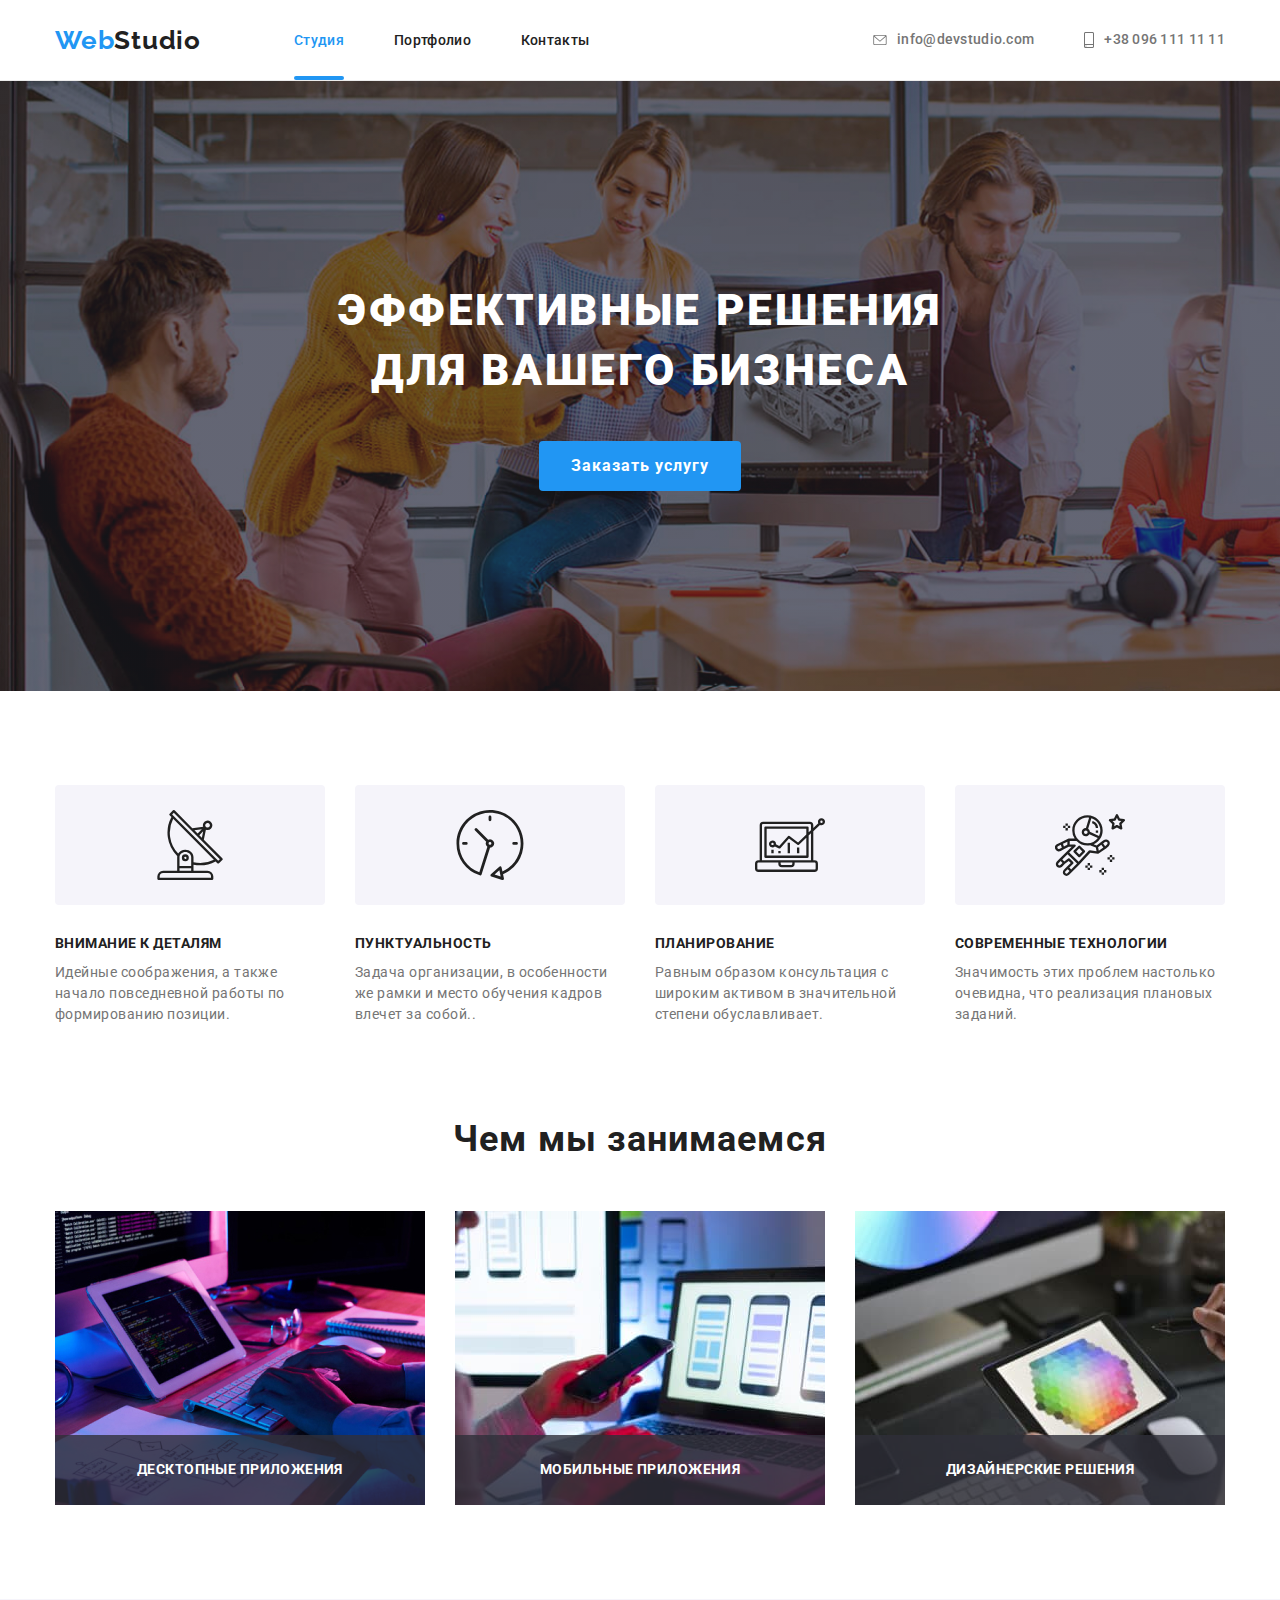
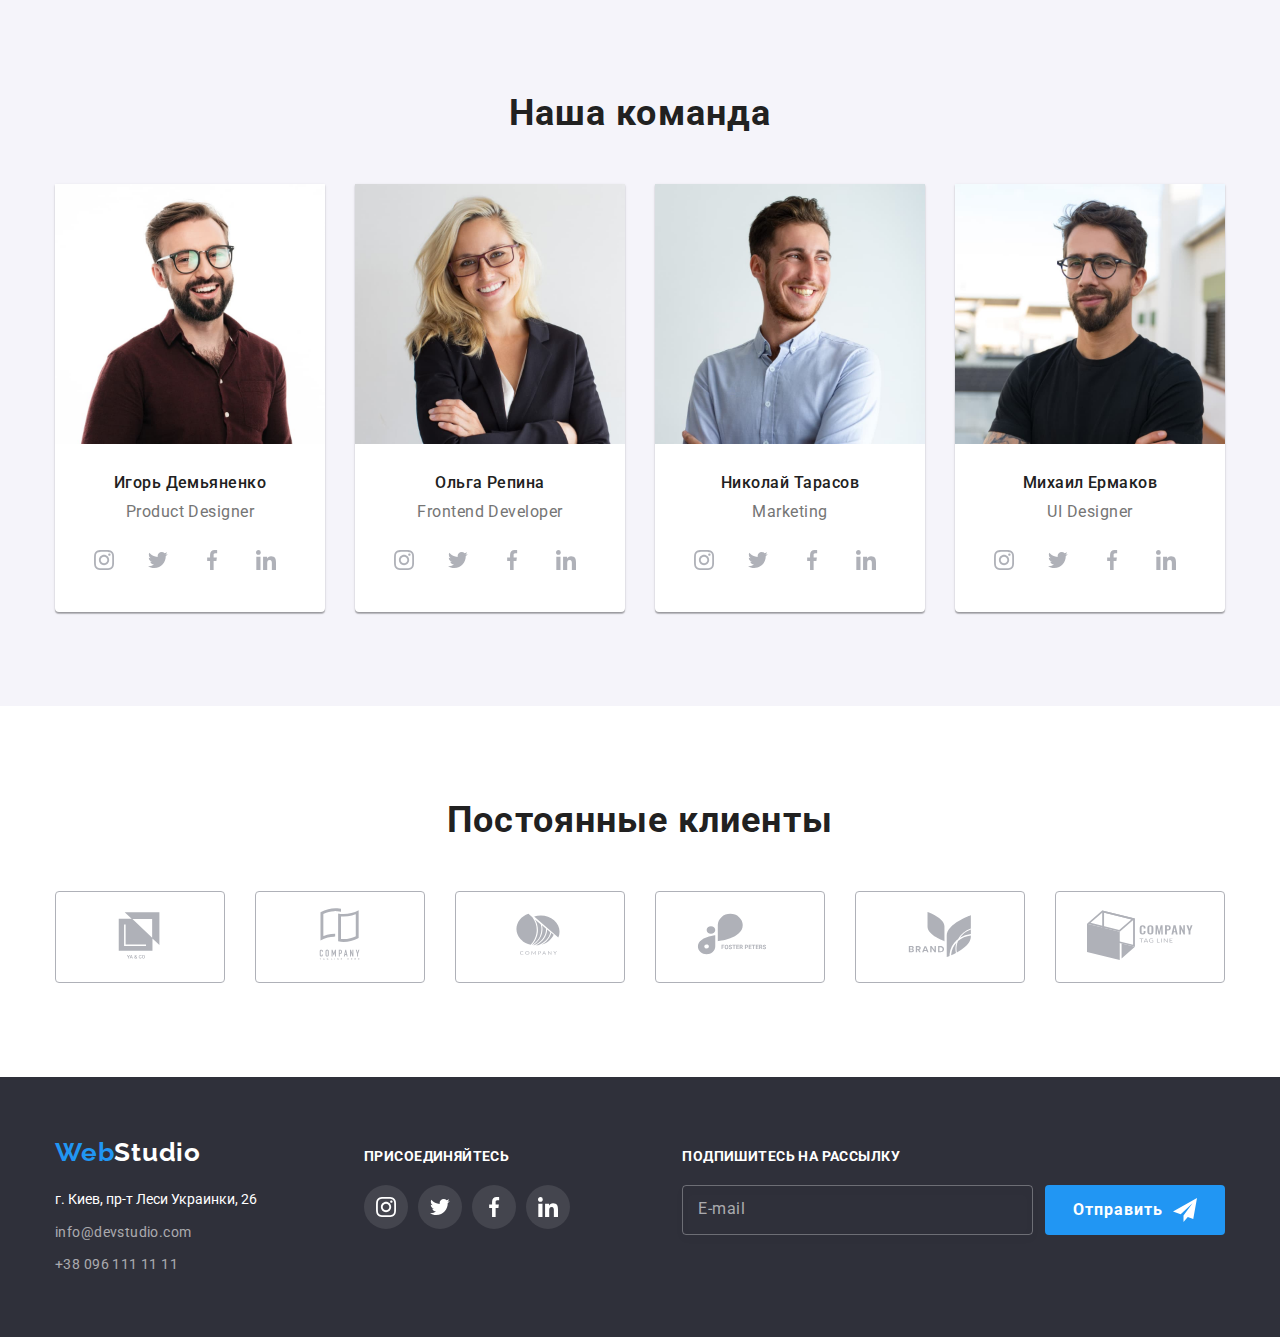
==== commit df1ba774: "завантажив растрові зображення різної щільності для team і портфоліо" ====
--- a/index.html
+++ b/index.html
@@ -51,7 +51,7 @@
             class="mobile-menu-navigation list">
             <li
               class="mobile-menu-navigation__item">
-              <a class="mobile-menu-navigation__link link"
+              <a class="mobile-menu-navigation__link mobile-menu-navigation--current  link"
                 href="./index.html">Cтудия</a>
             </li>
             <li
--- a/css/main.min.css
+++ b/css/main.min.css
@@ -1,2 +1,2 @@
-.container{margin-left:auto;margin-right:auto;padding-left:15px;padding-right:15px}@media screen and (min-width: 480px){.container{width:480px}}@media screen and (min-width: 768px){.container{width:768px}}@media screen and (min-width: 1200px){.container{width:1200px}}body{color:#212121;background-color:var(--bg-color);font-family:Roboto, sans-serif}h1,h2,h3,h4,h5,h6,p,ul{margin-left:0;margin-top:0;margin-bottom:0}img{display:block;max-width:100%}.list{list-style:none;text-decoration:none;padding:0;margin:0}.section{padding-top:94px;padding-bottom:94px}@media screen and (max-width: 1200px){.section{padding-top:60px;padding-bottom:60px}}.section:last-child{padding-bottom:94px}@media screen and (max-width: 1200px){.section:last-child{padding-bottom:60px}}.link{list-style:none;text-decoration:none;color:currentColor}.heading{margin-bottom:50px;color:#212121;letter-spacing:0px;font-size:36px;line-height:1.16;text-align:center;letter-spacing:0.03em}@media screen and (max-width: 767.98px){.btn-reset{display:-webkit-inline-box;display:-ms-inline-flexbox;display:inline-flex;padding:0;background-color:transparent;border:none;margin-left:auto}}@media screen and (min-width: 768px){.btn-reset{display:none}}.page-header{border-bottom:1px solid #ececec;position:relative}.hero{display:-webkit-box;display:-ms-flexbox;display:flex;text-align:center;background:-webkit-gradient(linear, left top, left bottom, from(rgba(47,48,58,0.4)), to(rgba(47,48,58,0.4))),url(../images/Img.jpg);background:linear-gradient(rgba(47,48,58,0.4), rgba(47,48,58,0.4)),url(../images/Img.jpg);background-repeat:no-repeat;margin-left:auto;margin-right:auto;padding-top:200px;padding-bottom:200px;max-width:1600px;background-size:cover}.hero__heading{margin-bottom:30px;color:#fff;font-size:44px;text-align:center;line-height:1.36;text-transform:uppercase;font-weight:900;margin-bottom:40px;letter-spacing:0.06em}.advantages__icon{fill:#212121;-webkit-transition:250ms cubic-bezier(0.4, 0, 0.2, 1);transition:250ms cubic-bezier(0.4, 0, 0.2, 1)}.advantages__icon-container{display:-webkit-box;display:-ms-flexbox;display:flex;background-color:#f5f4fa;-webkit-box-pack:center;-ms-flex-pack:center;justify-content:center;-webkit-box-align:center;-ms-flex-align:center;align-items:center;margin-bottom:30px;height:120px;border-radius:4px}@media screen and (max-width: 767px){.advantages__icon-container{max-width:450px}}@media screen and (min-width: 1200px){.advantages__icon-container{width:270px}}.advantages__icon-container:focus .advantages__icon,.advantages__icon-container:hover .advantages__icon,.advantages__icon-container:active .advantages__icon{fill:#2196f3}.advantages__item{margin-right:30px;list-style:none;letter-spacing:0.03em}.advantages__item:last-child{margin-right:0}@media screen and (min-width: 768px) and (max-width: 1200px){.advantages__item{margin-bottom:30px}}@media screen and (min-width: 768px) and (max-width: 1200px){.advantages__item:nth-last-child(-n+2){margin-bottom:0}}@media screen and (min-width: 768px) and (max-width: 1200px){.advantages__item:nth-child(2n){margin-right:0}}@media screen and (min-width: 480px){.advantages__item{width:450px;margin-right:0}}@media screen and (max-width: 768px){.advantages__item{max-width:450px;margin-right:0;margin-bottom:30px}}@media screen and (min-width: 768px){.advantages__item{width:354px;margin-right:30px}}@media screen and (min-width: 1200px){.advantages__item{width:270px;margin-right:30px}}.advantages__list{padding:0;display:-webkit-box;display:-ms-flexbox;display:flex;-ms-flex-pack:distribute;justify-content:space-around}@media screen and (max-width: 767px){.advantages__list{display:block;max-width:450px}}@media screen and (min-width: 768px){.advantages__list{display:-webkit-box;display:-ms-flexbox;display:flex;-ms-flex-wrap:wrap;flex-wrap:wrap}}.advantages__heading{color:#212121;font-size:14px;font-weight:700;line-height:1.17;text-transform:uppercase;margin-bottom:10px}@media screen and (max-width: 767px){.advantages__heading{max-width:450px;text-align:center}}@media screen and (min-width: 480px){.advantages__heading{max-width:450px}}.advantages__paragraph{color:#757575;font-size:14px;font-weight:400;line-height:1.5}.offers__paragraph{width:100%;height:70px;background-color:rgba(47,48,58,0.8);display:-webkit-box;display:-ms-flexbox;display:flex;-webkit-box-pack:center;-ms-flex-pack:center;justify-content:center;-webkit-box-align:center;-ms-flex-align:center;align-items:center;color:#fff;font-size:14px;font-weight:700;line-height:1.17;letter-spacing:0.03em;text-transform:uppercase;position:absolute;bottom:0;left:0}.offers__item{-webkit-box-pack:justify;-ms-flex-pack:justify;justify-content:space-between;list-style:none;padding-left:0;display:-webkit-box;display:-ms-flexbox;display:flex;list-style:none;margin-right:30px;list-style:none;position:relative}.offers__item:last-child{margin-right:0}.offers__list{display:-webkit-box;display:-ms-flexbox;display:flex;-webkit-box-pack:justify;-ms-flex-pack:justify;justify-content:space-between;padding-left:0}.offers.section{padding-top:0;padding-bottom:94px}@media screen and (max-width: 1200px){.offers.section{display:none}}.team{background-color:#f5f4fa}.team__container{padding-top:30px;padding-bottom:30px}@media screen and (max-width: 768px){.team__container{padding-bottom:24px}}.team__links{display:-webkit-box;display:-ms-flexbox;display:flex;-webkit-box-pack:center;-ms-flex-pack:center;justify-content:center;-webkit-box-align:center;-ms-flex-align:center;align-items:center;padding-left:0}.team__social-links{margin-right:10px}.team__list{text-align:center;padding-left:0;display:-webkit-box;display:-ms-flexbox;display:flex;-webkit-box-pack:justify;-ms-flex-pack:justify;justify-content:space-between;list-style:none}@media screen and (max-width: 768px){.team__list{display:block}}@media screen and (min-width: 768px) and (max-width: 1200px){.team__list{display:-webkit-box;display:-ms-flexbox;display:flex;-ms-flex-wrap:wrap;flex-wrap:wrap}}.team__item{background-color:#fff;-webkit-box-shadow:0px 1px 3px rgba(0,0,0,0.12),0px 1px 1px rgba(0,0,0,0.14),0px 2px 1px rgba(0,0,0,0.2);box-shadow:0px 1px 3px rgba(0,0,0,0.12),0px 1px 1px rgba(0,0,0,0.14),0px 2px 1px rgba(0,0,0,0.2);border-radius:0px 0px 4px 4px}@media screen and (max-width: 768px){.team__item{max-width:450px;margin-bottom:30px}}@media screen and (min-width: 768px) and (max-width: 1200px){.team__item:nth-last-child(-n+2){margin-bottom:0}}@media screen and (min-width: 768px) and (max-width: 1200px){.team__item{width:354px;margin-bottom:30px}}.team__heading{margin-bottom:50px;text-align:center;font-size:36px;font-weight:700;line-height:1.18;letter-spacing:0.03em}.team__mate{font-size:16px;font-weight:500;color:#212121;line-height:1.18;letter-spacing:0.03em;margin-bottom:10px}.team__position{font-size:16px;font-weight:400;color:#757575;letter-spacing:0.03em;margin-bottom:16px}@media screen and (max-width: 768px){.team__mate-image{width:100%;height:auto}}@media screen and (min-width: 768px) and (max-width: 1200px){.team__mate-image{width:100%;height:auto}}.clients__list.list{display:-webkit-box;display:-ms-flexbox;display:flex;-webkit-box-pack:center;-ms-flex-pack:center;justify-content:center;-webkit-box-align:center;-ms-flex-align:center;align-items:center}@media screen and (max-width: 767.98px){.clients__list.list{display:-webkit-box;display:-ms-flexbox;display:flex;-ms-flex-wrap:wrap;flex-wrap:wrap;gap:30px}}@media screen and (min-width: 768px) and (max-width: 1200px){.clients__list.list{display:-webkit-box;display:-ms-flexbox;display:flex;-ms-flex-wrap:wrap;flex-wrap:wrap}}.client{display:-webkit-box;display:-ms-flexbox;display:flex;-webkit-box-pack:center;-ms-flex-pack:center;justify-content:center;-webkit-box-align:center;-ms-flex-align:center;align-items:center;width:170px;height:92px;border:1px solid #afb1b8;border-radius:4px;margin-right:30px;cursor:pointer}.client:last-child{margin-right:0}.client:hover,.client:focus{border-color:#2196f3}@media screen and (max-width: 767.98px){.client{width:210px;margin-right:0}}@media screen and (min-width: 768px) and (max-width: 1200px){.client{-ms-flex-preferred-size:calc(100% / 3 - 20px);flex-basis:calc(100% / 3 - 20px)}}@media screen and (min-width: 480px) and (max-width: 767.98px){.client:nth-child(2n){margin-right:0}}@media screen and (min-width: 768px) and (max-width: 1200px){.client:nth-child(3n){margin-right:0}}@media screen and (min-width: 768px) and (max-width: 1200px){.client:nth-child(-n+3){margin-bottom:30px}}.footer{background-color:#2f303a;text-decoration:none;padding-top:60px;padding-bottom:60px}.address-list{margin-bottom:9px;color:rgba(255,255,255,0.6);font-size:14px;text-decoration:none;font-weight:400;line-height:1.71;font-style:normal}@media screen and (max-width: 767.98px){.footer-social-links{margin-bottom:60px}}.footer-social-links__list{display:-webkit-box;display:-ms-flexbox;display:flex}@media screen and (max-width: 767.98px){.footer-social-links__list{-webkit-box-pack:center;-ms-flex-pack:center;justify-content:center}}@media screen and (min-width: 480px) and (max-width: 767.98px){.footer-social-links__list{-webkit-box-pack:center;-ms-flex-pack:center;justify-content:center}}.footer__container{display:-webkit-box;display:-ms-flexbox;display:flex;-webkit-box-align:baseline;-ms-flex-align:baseline;align-items:baseline}@media screen and (max-width: 767.98px){.footer__container{display:block;text-align:center}}@media screen and (min-width: 480px) and (max-width: 767.98px){.footer__container{display:block;text-align:center;text-align:center}}@media screen and (min-width: 768px) and (max-width: 1199.98px){.footer__container{display:-webkit-box;display:-ms-flexbox;display:flex;-ms-flex-wrap:wrap;flex-wrap:wrap;-webkit-box-pack:center;-ms-flex-pack:center;justify-content:center}}.footer-heading{color:#fff;line-height:1.17;letter-spacing:0.03em;font-weight:700;font-size:14px;margin-bottom:20px}@media screen and (min-width: 768px) and (max-width: 1199.98px){.footer-heading{text-align:center}}.address-wrapper{margin-right:70px}@media screen and (max-width: 767.98px){.address-wrapper{margin-right:0;margin-bottom:60px}}@media screen and (min-width: 480px) and (max-width: 767.98px){.address-wrapper{margin-right:0;margin-bottom:60px}}@media screen and (min-width: 768px) and (max-width: 1199.98px){.address-wrapper{text-align:center;margin-right:165px;width:231px;margin-bottom:60px}}.footer-social-links__item{margin-right:10px}.footer-social-links__item:last-child{margin-right:0}.footer__address{margin-bottom:9px;color:#fff;font-size:14px;text-decoration:none;font-weight:400;line-height:1.71;font-style:normal}.buttons.list{display:-webkit-box;display:-ms-flexbox;display:flex;-webkit-box-pack:center;-ms-flex-pack:center;justify-content:center;margin-bottom:50px;letter-spacing:0.03em}@media screen and (max-width: 767.98px){.buttons.list{-ms-flex-wrap:wrap;flex-wrap:wrap;-webkit-box-pack:start;-ms-flex-pack:start;justify-content:flex-start}}.buttons__btn{display:inline-block;padding:6px 22px 6px 22px;margin-right:8px;border-radius:4px;text-align:center;border-color:transparent;font-size:16px;cursor:pointer;text-decoration:none;background-color:#f5f4fa;font-weight:500;font-family:inherit;line-height:1.7;-webkit-transition:250ms cubic-bezier(0.4, 0, 0.2, 1);transition:250ms cubic-bezier(0.4, 0, 0.2, 1)}.buttons__btn:last-child{margin-right:0}.buttons__btn:focus,.buttons__btn:hover{background-color:#2196f3;color:#fff;border-color:transparent;text-decoration:none;-webkit-box-shadow:0px 3px 1px rgba(0,0,0,0.1),0px 1px 2px rgba(0,0,0,0.08),0px 2px 2px rgba(0,0,0,0.12);box-shadow:0px 3px 1px rgba(0,0,0,0.1),0px 1px 2px rgba(0,0,0,0.08),0px 2px 2px rgba(0,0,0,0.12)}@media screen and (max-width: 767.98px){.buttons__btn{margin-bottom:15px}}.cards.list{display:-webkit-box;display:-ms-flexbox;display:flex;-ms-flex-wrap:wrap;flex-wrap:wrap;margin-right:-30px;margin-bottom:-30px}@media screen and (max-width: 767.98px){.cards.list{margin-right:0;margin-left:0;display:block}}.card-container{padding-top:20px;padding-right:24px;padding-bottom:20px;padding-left:24px}.card{margin-right:30px;margin-bottom:30px;border:1px solid #eeeeee;-ms-flex-preferred-size:calc(100% / 3 - 30px);flex-basis:calc(100% / 3 - 30px);-webkit-transition:250ms cubic-bezier(0.4, 0, 0.2, 1);transition:250ms cubic-bezier(0.4, 0, 0.2, 1)}.card:hover,.card:focus{-webkit-box-shadow:0px 1px 1px rgba(0,0,0,0.12),0px 4px 4px rgba(0,0,0,0.06),1px 4px 6px rgba(0,0,0,0.16);box-shadow:0px 1px 1px rgba(0,0,0,0.12),0px 4px 4px rgba(0,0,0,0.06),1px 4px 6px rgba(0,0,0,0.16)}@media screen and (min-width: 767.98px) and (max-width: 1199.98px){.card:nth-child(2n){margin-right:0}}@media screen and (min-width: 767.98px) and (max-width: 1199.98px){.card:last-child{margin-right:auto;margin-left:auto}}@media screen and (min-width: 1200px){.card:nth-child(3n){margin-right:0}.card:nth-last-child(-n+3){margin-bottom:0}}@media screen and (min-width: 1200px) and (max-width: 767.98px){.card:nth-last-child(-n+3){margin-bottom:30px}}@media screen and (max-width: 767px){.card{margin-right:0}}.card__image{width:100%;height:auto}.card-link{text-decoration:none}.card-container__heading{color:#212121;font-size:18px;text-decoration:none;font-weight:700;line-height:2;margin-bottom:4px;letter-spacing:0.06em}.card-container__heading .card-container__heading:hover,.card-container__heading .card-container__heading:focus{color:#2196f3;text-decoration:none}.card-container__paragraph{color:#757575;font-size:16px;text-decoration:none;font-weight:400;line-height:1.77;letter-spacing:0.03em}.card-container__paragraph .card-container__paragraph:hover,.card-container__paragraph .card-container__paragraph:focus{color:#2196f3;text-decoration:none}.overlay-container{position:relative;max-width:100%;width:370px;height:294px;overflow:hidden}@media screen and (max-width: 767.98px){.overlay-container{height:auto;width:100%;max-width:450px}}@media screen and (min-width: 768px) and (max-width: 1199.98px){.overlay-container{width:351px;max-width:351px}}.overlay-container__paragraph{position:absolute;bottom:0;left:0;right:0;background-color:rgba(33,150,243,0.9);overflow:hidden;width:100%;height:100%;-webkit-transform:translateY(100%);transform:translateY(100%);-webkit-transition:250ms cubic-bezier(0.4, 0, 0.2, 1);transition:250ms cubic-bezier(0.4, 0, 0.2, 1);color:#fff;font-family:"Roboto";font-size:400;font-size:18px;letter-spacing:00.03em;line-height:1.55}.card:hover .overlay-container__paragraph,.card:focus .overlay-container__paragraph{-webkit-transform:translateY(0);transform:translateY(0)}@media screen and (max-width: 767.98px){.overlay-container__paragraph{padding:77px 24px}}@media screen and (min-width: 768px) and (max-width: 1199.98px){.overlay-container__paragraph{padding:49px 24px}}@media screen and (min-width: 1200px){.overlay-container__paragraph{padding:63px 24px}}.logo{display:-webkit-box;display:-ms-flexbox;display:flex;-webkit-box-align:center;-ms-flex-align:center;align-items:center;margin-right:93px;font-size:26px;text-decoration:none;font-family:Raleway, sans-serif;font-weight:700;letter-spacing:0.03em;line-height:1.17}@media screen and (max-width: 1199.98px){.logo{font-size:24px;margin-right:auto}}.logo__accent-logo{color:#2196f3;text-decoration:none}.logo-footer__accent-logo{color:#2196f3;text-decoration:none}.logo--light{color:#fff;margin-bottom:20px}@media screen and (max-width: 767.98px){.logo--light{margin-right:0;-webkit-box-pack:center;-ms-flex-pack:center;justify-content:center;font-size:24px}}@media screen and (min-width: 480px) and (max-width: 767.98px){.logo--light{display:block;text-align:center;margin-right:0;font-size:24px}}@media screen and (min-width: 768px) and (max-width: 1199.98px){.logo--light{margin-right:0;-webkit-box-pack:center;-ms-flex-pack:center;justify-content:center;font-size:24px}}.logo--dark{color:#212121}@media screen and (max-width: 767.98px){.menu-button{z-index:100;margin-left:auto}}@media screen and (min-width: 768px){.menu-button{display:none}}.menu-button .icon-cross{display:none}.menu-button.is-open .icon-cross{display:block}.menu-button.is-open .icon-menu{display:none}@media screen and (max-width: 767.98px){.menu-container{position:absolute;-webkit-transform:translateX(-100%);transform:translateX(-100%);-webkit-transition:250ms cubic-bezier(0.4, 0, 0.2, 1);transition:250ms cubic-bezier(0.4, 0, 0.2, 1)}}@media screen and (max-width: 767.98px){.menu-container.is-open{display:block;position:absolute;-webkit-transform:translateX(0);transform:translateX(0);width:100%;background-color:#fff;z-index:50;padding:48px 0px 48px 40px;-webkit-box-shadow:0px 4px 8px rgba(0,0,0,0.04),0px 2px 4px rgba(0,0,0,0.08),0px 1px 3px rgba(0,0,0,0.16);box-shadow:0px 4px 8px rgba(0,0,0,0.04),0px 2px 4px rgba(0,0,0,0.08),0px 1px 3px rgba(0,0,0,0.16)}}@media screen and (min-width: 768px){.menu-container__nav{display:none}}.mobile-menu-navigation__link{font-weight:500;font-size:40px;line-height:47px;letter-spacing:0.02em;color:#212121}.menu-container-contacts__item{margin-bottom:32px;font-weight:500;font-size:24px;line-height:28px;letter-spacing:0.02em;color:#757575}.menu-container-contacts__item:first-child{margin-bottom:32px;font-size:36px}.menu-container-contacts__item:last-child{margin-bottom:0}.mobile-menu-navigation{margin-bottom:302px}.mobile-menu-navigation__item{margin-bottom:36px}.mobile-menu-navigation__item:last-child{margin-bottom:0}.menu-container__contacts{margin-bottom:64px}.menu-social-links{display:-webkit-box;display:-ms-flexbox;display:flex;padding-left:0;-ms-flex-wrap:wrap;flex-wrap:wrap}.menu-social-links__item{padding-left:0;font-weight:500;font-size:18px;line-height:22px;letter-spacing:0.02em;color:#2196f3;padding-right:9px;margin-left:9px;border-right:1px solid rgba(33,33,33,0.2)}.menu-social-links__item:first-child{padding-left:0;margin-left:0}.menu-social-links__item:last-child{padding-right:0;border-right:0}.navigation__list{display:-webkit-box;display:-ms-flexbox;display:flex}.navigation__item{margin-right:50px;-webkit-box-align:center;-ms-flex-align:center;align-items:center;letter-spacing:0.02em}.navigation__item:last-child{margin-right:auto}.navigation__link{position:relative;-webkit-transition:250ms cubic-bezier(0.4, 0, 0.2, 1);transition:250ms cubic-bezier(0.4, 0, 0.2, 1);padding-top:32px;padding-bottom:32px;margin-right:0;font-size:14px;line-height:1.17;text-decoration:none;font-weight:500;color:var(--main-text-color);display:block;-webkit-box-align:center;-ms-flex-align:center;align-items:center}.navigation__link:hover,.navigation__link:focus{color:#2196f3;text-decoration:none}.navigation__link--current-color{color:#2196f3}.navigation__link--current-color::after{position:absolute;content:"";bottom:0;left:0;width:100%;height:4px;display:block;border-radius:2px;background-color:#2196f3}@media screen and (max-width: 767.98px){.navigation__list{display:none}}.contacts{display:-webkit-box;display:-ms-flexbox;display:flex;margin-left:auto;-webkit-box-align:center;-ms-flex-align:center;align-items:center}@media screen and (max-width: 767.98px){.contacts{display:none}}@media screen and (min-width: 767.98px) and (max-width: 1199.98px){.contacts{-webkit-box-orient:vertical;-webkit-box-direction:normal;-ms-flex-direction:column;flex-direction:column;-webkit-box-align:start;-ms-flex-align:start;align-items:flex-start}}.contacts__email{margin-right:50px}.contacts__email,.contacts__phone-number{display:-webkit-box;display:-ms-flexbox;display:flex;-webkit-box-align:center;-ms-flex-align:center;align-items:center;color:#757575;font-size:14px;text-decoration:none;font-weight:500;letter-spacing:0.02em;line-height:1.14;padding-top:32px;padding-bottom:32px;-webkit-transition:250ms cubic-bezier(0.4, 0, 0.2, 1);transition:250ms cubic-bezier(0.4, 0, 0.2, 1)}@media screen and (min-width: 767.98px) and (max-width: 1199.98px){.contacts__email,.contacts__phone-number{padding:0;margin-right:0;font-size:12px}}.contacts__email:focus,.contacts__phone-number:focus,.contacts__email:hover,.contacts__phone-number:hover{color:#2196f3;text-decoration:none}.container__nav-contacts{display:-webkit-box;display:-ms-flexbox;display:flex;-webkit-box-align:center;-ms-flex-align:center;align-items:center}.contacts__icon{margin-right:10px;fill:currentColor}.footer__phone{display:block;text-decoration:none;color:rgba(255,255,255,0.6);letter-spacing:00.03em;font-size:14px;font-weight:400;line-height:1.7;-webkit-transition:250ms cubic-bezier(0.4, 0, 0.2, 1);transition:250ms cubic-bezier(0.4, 0, 0.2, 1)}.footer__email{display:block;margin-bottom:9px;text-decoration:none;color:rgba(255,255,255,0.6);letter-spacing:00.03em;font-size:14px;font-weight:400;line-height:1.7;-webkit-transition:250ms cubic-bezier(0.4, 0, 0.2, 1);transition:250ms cubic-bezier(0.4, 0, 0.2, 1)}.footer__email:focus,.footer__email:hover,.footer__phone:hover,.footer__phone:focus{color:#2196f3}.email{display:block;margin-right:50px;-webkit-transition:var(--transition-cubic);transition:var(--transition-cubic)}.backdrop{position:fixed;top:0;left:0;width:100%;height:100%;background-color:rgba(0,0,0,0.2);z-index:1000}.backdrop.is-hidden{opacity:0;pointer-events:none;visibility:hidden;-webkit-transition:250ms 250ms cubic-bezier(0.4, 0, 0.2, 1);transition:250ms 250ms cubic-bezier(0.4, 0, 0.2, 1)}.backdrop.is-hidden .modal-wrapper{-webkit-transform:translate(-50%, -50%) scale(0.1);transform:translate(-50%, -50%) scale(0.1)}.modal-wrapper{padding-top:40px;padding-right:39px;padding-bottom:40px;padding-left:41px;position:absolute;top:50%;left:50%;width:528px;background-color:white;-webkit-transform:translate(-50%, -50%);transform:translate(-50%, -50%);border-radius:4px;-webkit-box-shadow:0px 1px 3px rgba(0,0,0,0.12),0px 1px 1px rgba(0,0,0,0.14),0px 2px 1px rgba(0,0,0,0.2);box-shadow:0px 1px 3px rgba(0,0,0,0.12),0px 1px 1px rgba(0,0,0,0.14),0px 2px 1px rgba(0,0,0,0.2);-webkit-transform:translate(-50%, -50%) scale(1);transform:translate(-50%, -50%) scale(1);-webkit-transition:250ms 250ms cubic-bezier(0.4, 0, 0.2, 1);transition:250ms 250ms cubic-bezier(0.4, 0, 0.2, 1)}@media screen and (min-width: 480px) and (max-width: 767.98px){.modal-wrapper{width:450px}}.form-field__icon{position:absolute;top:50%;left:12px}.form-field__label{display:block;font-weight:400;font-size:12px;line-height:1.17em;letter-spacing:0.01em;text-align:left;color:#757575;margin-bottom:4px}.form-field{position:relative;margin-bottom:10px}.form-field:last-child{margin-bottom:20px}.textarea-comment{width:100%;height:120px;padding:12px 16px;resize:none;outline:transparent;border:1px solid rgba(33,33,33,0.2);border-radius:4px;-webkit-transition:250ms cubic-bezier(0.4, 0, 0.2, 1);transition:250ms cubic-bezier(0.4, 0, 0.2, 1)}.textarea-comment:focus{border:1px solid #2196f3}textarea[placeholder]{font-weight:400;font-size:14px;line-height:16px;letter-spacing:0.01em;font-family:"Roboto"}.form-registration{display:inline-block;font-weight:700;font-size:20px;line-height:1.17em;text-align:center;letter-spacing:0.03em;color:#212121;margin-bottom:12px}.checkbox-policy{display:-webkit-box;display:-ms-flexbox;display:flex;-webkit-box-align:center;-ms-flex-align:center;align-items:center;-webkit-box-pack:center;-ms-flex-pack:center;justify-content:center;margin-bottom:30px}.form-policy{-webkit-appearance:none;-moz-appearance:none;-ms-appearance:none;appearance:none}.checkbox-policy__description{font-weight:400;font-size:14px;line-height:1.71em;letter-spacing:0.03em;color:#757575;cursor:pointer}.checkbox-policy__link{color:#2196f3;text-decoration:underline}.custom-checkbox{width:16px;height:15px;display:-webkit-box;display:-ms-flexbox;display:flex;-webkit-box-align:center;-ms-flex-align:center;align-items:center;-webkit-box-pack:center;-ms-flex-pack:center;justify-content:center;outline:2px solid #212121;outline-offset:-2px;border-radius:2px;margin-right:7px;cursor:pointer}.form-policy:focus+.custom-checkbox{outline:2px solid #2196f3}.custom-checkbox__icon{opacity:0;-webkit-transition:250ms cubic-bezier(0.4, 0, 0.2, 1);transition:250ms cubic-bezier(0.4, 0, 0.2, 1)}.form-policy:checked+.custom-checkbox .custom-checkbox__icon{opacity:1;fill:white}.form-policy:checked+.custom-checkbox{background-color:#2196f3;outline:2px solid #2196f3;outline-offset:-2px}.btn-primary{background:#2196f3;color:#fff;border-radius:4px;border-color:transparent;border:0px;font-family:"Roboto";font-style:normal;font-weight:700;font-size:16px;line-height:1.9em;letter-spacing:0.06em;text-align:center;cursor:pointer}.btn-primary--mailing{display:-webkit-box;display:-ms-flexbox;display:flex;-webkit-box-pack:center;-ms-flex-pack:center;justify-content:center;-webkit-box-align:center;-ms-flex-align:center;align-items:center;padding:10px 28px}@media screen and (max-width: 767.98px){.btn-primary--mailing{width:210px;max-width:100%;margin:0 auto}}@media screen and (min-width: 480px) and (max-width: 1199.98px){.btn-primary--mailing{width:210px;margin-right:auto;margin-left:auto}}.btn-primary--hero{padding:10px 32px}.btn-primary--submit{padding:10px 55px;-webkit-transition:250ms cubic-bezier(0.4, 0, 0.2, 1);transition:250ms cubic-bezier(0.4, 0, 0.2, 1)}.btn-primary--submit:hover{background:#188ce8;-webkit-box-shadow:0px 4px 4px rgba(0,0,0,0.15);box-shadow:0px 4px 4px rgba(0,0,0,0.15)}.modal-btn{position:absolute;top:8px;right:8px;width:30px;height:30px;display:-webkit-box;display:-ms-flexbox;display:flex;-webkit-box-pack:center;-ms-flex-pack:center;justify-content:center;-webkit-box-align:center;-ms-flex-align:center;align-items:center;border:1px solid rgba(0,0,0,0.1);border-radius:50%;padding:0;background-color:#fff;cursor:pointer;-webkit-transition:250ms 250ms cubic-bezier(0.4, 0, 0.2, 1);transition:250ms 250ms cubic-bezier(0.4, 0, 0.2, 1)}.modal-btn__icon{fill:#000;-webkit-transition:250ms cubic-bezier(0.4, 0, 0.2, 1);transition:250ms cubic-bezier(0.4, 0, 0.2, 1)}.modal-btn:hover .modal-btn__icon{fill:#2196f3}.mailing-btn{padding:10px 28px;display:-webkit-box;display:-ms-flexbox;display:flex;-webkit-box-align:center;-ms-flex-align:center;align-items:center;-webkit-box-pack:center;-ms-flex-pack:center;justify-content:center;background:#2196f3;border-radius:4px;border:0px;text-align:center;letter-spacing:0.06em;font-family:"Roboto";font-style:normal;font-weight:700;font-size:16px;line-height:1.9em;letter-spacing:0.06em;color:#ffffff;cursor:pointer}.mailing-btn:hover{-webkit-transition:250ms cubic-bezier(0.4, 0, 0.2, 1);transition:250ms cubic-bezier(0.4, 0, 0.2, 1)}input{border-color:rgba(33,33,33,0.2);border-radius:4px}.form-field__input{width:100%;height:40px;border:1px solid rgba(33,33,33,0.2);border-radius:4px;padding:12px 42px;outline:transparent;-webkit-transition:250ms cubic-bezier(0.4, 0, 0.2, 1);transition:250ms cubic-bezier(0.4, 0, 0.2, 1)}.form-field__input:focus{border:1px solid #2196f3}.form-field__input:focus+svg{fill:#2196f3}.mail-input-wrapper__input{height:50px;padding:15px 16px;border:1px solid rgba(255,255,255,0.3);-webkit-filter:drop-shadow(0px 4px 4px rgba(0,0,0,0.15));filter:drop-shadow(0px 4px 4px rgba(0,0,0,0.15));background-color:transparent;border-radius:4px;outline:transparent;color:rgba(255,255,255,0.6);margin-right:12px}@media screen and (max-width: 767.98px){.mail-input-wrapper__input{max-width:100%;width:450px;margin-right:0;margin-bottom:20px}}@media screen and (min-width: 480px) and (max-width: 1199.98px){.mail-input-wrapper__input{width:450px;margin-right:0;margin-bottom:20px}}.mail-input-wrapper{display:-webkit-box;display:-ms-flexbox;display:flex;position:relative}@media screen and (max-width: 767.98px){.mail-input-wrapper{-webkit-box-orient:vertical;-webkit-box-direction:normal;-ms-flex-direction:column;flex-direction:column}}@media screen and (min-width: 480px) and (max-width: 767.98px){.mail-input-wrapper{-webkit-box-orient:vertical;-webkit-box-direction:normal;-ms-flex-direction:column;flex-direction:column}}@media screen and (min-width: 768px) and (max-width: 1199.98px){.mail-input-wrapper{-webkit-box-orient:vertical;-webkit-box-direction:normal;-ms-flex-direction:column;flex-direction:column}}.mail-mark{position:absolute;top:15px;left:16px;-webkit-transition:250ms cubic-bezier(0.4, 0, 0.2, 1);transition:250ms cubic-bezier(0.4, 0, 0.2, 1);font-weight:400;font-size:16px;line-height:1.17em;letter-spacing:0.03em;color:rgba(255,255,255,0.6);display:-webkit-box;display:-ms-flexbox;display:flex;-webkit-box-align:center;-ms-flex-align:center;align-items:center}.mail-input-wrapper__input:focus+.mail-mark{-webkit-transform:translateX(-65px);transform:translateX(-65px);-webkit-transition:250ms cubic-bezier(0.4, 0, 0.2, 1);transition:250ms cubic-bezier(0.4, 0, 0.2, 1)}@media screen and (max-width: 767.98px){.mail-input-wrapper__input:focus+.mail-mark{-webkit-transform:translateY(-35px);transform:translateY(-35px)}}.mail-input-wrapper__input:not(:placeholder-shown)+.mail-mark{-webkit-transform:translateX(-65px);transform:translateX(-65px)}@media screen and (max-width: 767.98px){.mail-input-wrapper__input:not(:placeholder-shown)+.mail-mark{-webkit-transform:translateY(-35px);transform:translateY(-35px)}}.mailing-btn{padding:10px 28px;display:-webkit-box;display:-ms-flexbox;display:flex;-webkit-box-align:center;-ms-flex-align:center;align-items:center;-webkit-box-pack:center;-ms-flex-pack:center;justify-content:center;background:#2196f3;border-radius:4px;border:0px;text-align:center;letter-spacing:0.06em;font-family:"Roboto";font-style:normal;font-weight:700;font-size:16px;line-height:1.9em;letter-spacing:0.06em;color:#ffffff;cursor:pointer}.icon-telegram{margin-left:10px}.mailing-btn:hover{-webkit-transition:250ms cubic-bezier(0.4, 0, 0.2, 1);transition:250ms cubic-bezier(0.4, 0, 0.2, 1)}.mailing-wrapper{margin-left:auto}@media screen and (min-width: 768px) and (max-width: 1199.98px){.mailing-wrapper{margin-right:auto}}.social-link{display:-webkit-box;display:-ms-flexbox;display:flex;max-width:44px;max-height:44px;width:44px;height:44px;border-radius:50%;-webkit-box-pack:center;-ms-flex-pack:center;justify-content:center;-webkit-box-align:center;-ms-flex-align:center;align-items:center;-webkit-transition:250ms cubic-bezier(0.4, 0, 0.2, 1);transition:250ms cubic-bezier(0.4, 0, 0.2, 1)}.social-link--light{background-color:white;fill:#afb1b8}.social-link--dark{background-color:rgba(255,255,255,0.1);fill:white}.social-link--dark:hover,.social-link--dark:focus{background-color:#2196f3}.social-link--light:focus,.social-link--light:hover{background-color:#2196f3;fill:white}.contacts__icon{margin-right:10px;fill:currentColor}.contacts-icon--mail{width:14px;height:10px}.form-field__icon{position:absolute;top:50%;left:12px}.custom-checkbox__icon{opacity:0;-webkit-transition:250ms cubic-bezier(0.4, 0, 0.2, 1);transition:250ms cubic-bezier(0.4, 0, 0.2, 1)}.form-policy:checked+.custom-checkbox .custom-checkbox__icon{opacity:1;fill:white}.modal-btn__icon{fill:#000;-webkit-transition:250ms cubic-bezier(0.4, 0, 0.2, 1);transition:250ms cubic-bezier(0.4, 0, 0.2, 1)}.modal-btn:hover .modal-btn__icon{fill:#2196f3}.client__icon{fill:#afb1b8;-webkit-transition:250ms cubic-bezier(0.4, 0, 0.2, 1);transition:250ms cubic-bezier(0.4, 0, 0.2, 1)}.client:focus .client__icon,.client:hover .client__icon{fill:#2196f3}.contacts__email{margin-bottom:10px}
+.container{margin-left:auto;margin-right:auto;padding-left:15px;padding-right:15px}@media screen and (min-width: 480px){.container{width:480px}}@media screen and (min-width: 768px){.container{width:768px}}@media screen and (min-width: 1200px){.container{width:1200px}}body{color:#212121;background-color:var(--bg-color);font-family:Roboto, sans-serif}h1,h2,h3,h4,h5,h6,p,ul{margin-left:0;margin-top:0;margin-bottom:0}img{display:block;max-width:100%}.list{list-style:none;text-decoration:none;padding:0;margin:0}.section{padding-top:94px;padding-bottom:94px}@media screen and (max-width: 1200px){.section{padding-top:60px;padding-bottom:60px}}.section:last-child{padding-bottom:94px}@media screen and (max-width: 1200px){.section:last-child{padding-bottom:60px}}.link{list-style:none;text-decoration:none;color:currentColor}.heading{margin-bottom:50px;color:#212121;letter-spacing:0px;font-size:36px;line-height:1.16;text-align:center;letter-spacing:0.03em}@media screen and (max-width: 767.98px){.btn-reset{display:-webkit-inline-box;display:-ms-inline-flexbox;display:inline-flex;padding:0;background-color:transparent;border:none;margin-left:auto}}@media screen and (min-width: 768px){.btn-reset{display:none}}.page-header{border-bottom:1px solid #ececec;position:relative}.hero{display:-webkit-box;display:-ms-flexbox;display:flex;text-align:center;background:-webkit-gradient(linear, left top, left bottom, from(rgba(47,48,58,0.4)), to(rgba(47,48,58,0.4))),url(../images/Img.jpg);background:linear-gradient(rgba(47,48,58,0.4), rgba(47,48,58,0.4)),url(../images/Img.jpg);background-repeat:no-repeat;margin-left:auto;margin-right:auto;padding-top:200px;padding-bottom:200px;max-width:1600px;background-size:cover}.hero__heading{margin-bottom:30px;color:#fff;font-size:44px;text-align:center;line-height:1.36;text-transform:uppercase;font-weight:900;margin-bottom:40px;letter-spacing:0.06em}@media screen and (max-width: 1199.98px){.hero__heading{font-size:26px;line-height:1.6em}}.advantages__icon{fill:#212121;-webkit-transition:250ms cubic-bezier(0.4, 0, 0.2, 1);transition:250ms cubic-bezier(0.4, 0, 0.2, 1)}.advantages__icon-container{display:-webkit-box;display:-ms-flexbox;display:flex;background-color:#f5f4fa;-webkit-box-pack:center;-ms-flex-pack:center;justify-content:center;-webkit-box-align:center;-ms-flex-align:center;align-items:center;margin-bottom:30px;height:120px;border-radius:4px}@media screen and (max-width: 767px){.advantages__icon-container{max-width:450px}}@media screen and (min-width: 1200px){.advantages__icon-container{width:270px}}.advantages__icon-container:focus .advantages__icon,.advantages__icon-container:hover .advantages__icon,.advantages__icon-container:active .advantages__icon{fill:#2196f3}.advantages__item{margin-right:30px;list-style:none;letter-spacing:0.03em}.advantages__item:last-child{margin-right:0}@media screen and (min-width: 768px) and (max-width: 1200px){.advantages__item{margin-bottom:30px}}@media screen and (min-width: 768px) and (max-width: 1200px){.advantages__item:nth-last-child(-n+2){margin-bottom:0}}@media screen and (min-width: 768px) and (max-width: 1200px){.advantages__item:nth-child(2n){margin-right:0}}@media screen and (min-width: 480px){.advantages__item{width:450px;margin-right:0}}@media screen and (max-width: 768px){.advantages__item{max-width:450px;margin-right:0;margin-bottom:30px}}@media screen and (min-width: 768px){.advantages__item{width:354px;margin-right:30px}}@media screen and (min-width: 1200px){.advantages__item{width:270px;margin-right:30px}}.advantages__list{padding:0;display:-webkit-box;display:-ms-flexbox;display:flex;-ms-flex-pack:distribute;justify-content:space-around}@media screen and (max-width: 767px){.advantages__list{display:block;max-width:450px}}@media screen and (min-width: 768px){.advantages__list{display:-webkit-box;display:-ms-flexbox;display:flex;-ms-flex-wrap:wrap;flex-wrap:wrap}}.advantages__heading{color:#212121;font-size:14px;font-weight:700;line-height:1.17;text-transform:uppercase;margin-bottom:10px}@media screen and (max-width: 767px){.advantages__heading{max-width:450px;text-align:center}}@media screen and (min-width: 480px){.advantages__heading{max-width:450px}}.advantages__paragraph{color:#757575;font-size:14px;font-weight:400;line-height:1.5}.offers__paragraph{width:100%;height:70px;background-color:rgba(47,48,58,0.8);display:-webkit-box;display:-ms-flexbox;display:flex;-webkit-box-pack:center;-ms-flex-pack:center;justify-content:center;-webkit-box-align:center;-ms-flex-align:center;align-items:center;color:#fff;font-size:14px;font-weight:700;line-height:1.17;letter-spacing:0.03em;text-transform:uppercase;position:absolute;bottom:0;left:0}.offers__item{-webkit-box-pack:justify;-ms-flex-pack:justify;justify-content:space-between;list-style:none;padding-left:0;display:-webkit-box;display:-ms-flexbox;display:flex;list-style:none;margin-right:30px;list-style:none;position:relative}.offers__item:last-child{margin-right:0}.offers__list{display:-webkit-box;display:-ms-flexbox;display:flex;-webkit-box-pack:justify;-ms-flex-pack:justify;justify-content:space-between;padding-left:0}.offers.section{padding-top:0;padding-bottom:94px}@media screen and (max-width: 1200px){.offers.section{display:none}}.team{background-color:#f5f4fa}.team__container{padding-top:30px;padding-bottom:30px}@media screen and (max-width: 768px){.team__container{padding-bottom:24px}}.team__links{display:-webkit-box;display:-ms-flexbox;display:flex;-webkit-box-pack:center;-ms-flex-pack:center;justify-content:center;-webkit-box-align:center;-ms-flex-align:center;align-items:center;padding-left:0}.team__social-links{margin-right:10px}.team__list{text-align:center;padding-left:0;display:-webkit-box;display:-ms-flexbox;display:flex;-webkit-box-pack:justify;-ms-flex-pack:justify;justify-content:space-between;list-style:none}@media screen and (max-width: 768px){.team__list{display:block}}@media screen and (min-width: 768px) and (max-width: 1200px){.team__list{display:-webkit-box;display:-ms-flexbox;display:flex;-ms-flex-wrap:wrap;flex-wrap:wrap}}.team__item{background-color:#fff;-webkit-box-shadow:0px 1px 3px rgba(0,0,0,0.12),0px 1px 1px rgba(0,0,0,0.14),0px 2px 1px rgba(0,0,0,0.2);box-shadow:0px 1px 3px rgba(0,0,0,0.12),0px 1px 1px rgba(0,0,0,0.14),0px 2px 1px rgba(0,0,0,0.2);border-radius:0px 0px 4px 4px}@media screen and (max-width: 768px){.team__item{max-width:450px;margin-bottom:30px}}@media screen and (min-width: 768px) and (max-width: 1200px){.team__item:nth-last-child(-n+2){margin-bottom:0}}@media screen and (min-width: 768px) and (max-width: 1200px){.team__item{width:354px;margin-bottom:30px}}.team__heading{margin-bottom:50px;text-align:center;font-size:36px;font-weight:700;line-height:1.18;letter-spacing:0.03em}.team__mate{font-size:16px;font-weight:500;color:#212121;line-height:1.18;letter-spacing:0.03em;margin-bottom:10px}.team__position{font-size:16px;font-weight:400;color:#757575;letter-spacing:0.03em;margin-bottom:16px}@media screen and (max-width: 768px){.team__mate-image{width:100%;height:auto}}@media screen and (min-width: 768px) and (max-width: 1200px){.team__mate-image{width:100%;height:auto}}.clients__list.list{display:-webkit-box;display:-ms-flexbox;display:flex;-webkit-box-pack:center;-ms-flex-pack:center;justify-content:center;-webkit-box-align:center;-ms-flex-align:center;align-items:center}@media screen and (max-width: 767.98px){.clients__list.list{display:-webkit-box;display:-ms-flexbox;display:flex;-ms-flex-wrap:wrap;flex-wrap:wrap;gap:30px}}@media screen and (min-width: 768px) and (max-width: 1200px){.clients__list.list{display:-webkit-box;display:-ms-flexbox;display:flex;-ms-flex-wrap:wrap;flex-wrap:wrap}}.client{display:-webkit-box;display:-ms-flexbox;display:flex;-webkit-box-pack:center;-ms-flex-pack:center;justify-content:center;-webkit-box-align:center;-ms-flex-align:center;align-items:center;width:170px;height:92px;border:1px solid #afb1b8;border-radius:4px;margin-right:30px;cursor:pointer}.client:last-child{margin-right:0}.client:hover,.client:focus{border-color:#2196f3}@media screen and (max-width: 767.98px){.client{width:210px;margin-right:0}}@media screen and (min-width: 768px) and (max-width: 1200px){.client{-ms-flex-preferred-size:calc(100% / 3 - 20px);flex-basis:calc(100% / 3 - 20px)}}@media screen and (min-width: 480px) and (max-width: 767.98px){.client:nth-child(2n){margin-right:0}}@media screen and (min-width: 768px) and (max-width: 1200px){.client:nth-child(3n){margin-right:0}}@media screen and (min-width: 768px) and (max-width: 1200px){.client:nth-child(-n+3){margin-bottom:30px}}.footer{background-color:#2f303a;text-decoration:none;padding-top:60px;padding-bottom:60px}.address-list{margin-bottom:9px;color:rgba(255,255,255,0.6);font-size:14px;text-decoration:none;font-weight:400;line-height:1.71;font-style:normal}@media screen and (max-width: 767.98px){.footer-social-links{margin-bottom:60px}}.footer-social-links__list{display:-webkit-box;display:-ms-flexbox;display:flex}@media screen and (max-width: 767.98px){.footer-social-links__list{-webkit-box-pack:center;-ms-flex-pack:center;justify-content:center}}@media screen and (min-width: 480px) and (max-width: 767.98px){.footer-social-links__list{-webkit-box-pack:center;-ms-flex-pack:center;justify-content:center}}.footer__container{display:-webkit-box;display:-ms-flexbox;display:flex;-webkit-box-align:baseline;-ms-flex-align:baseline;align-items:baseline}@media screen and (max-width: 767.98px){.footer__container{display:block;text-align:center}}@media screen and (min-width: 480px) and (max-width: 767.98px){.footer__container{display:block;text-align:center;text-align:center}}@media screen and (min-width: 768px) and (max-width: 1199.98px){.footer__container{display:-webkit-box;display:-ms-flexbox;display:flex;-ms-flex-wrap:wrap;flex-wrap:wrap;-webkit-box-pack:center;-ms-flex-pack:center;justify-content:center}}.footer-heading{color:#fff;line-height:1.17;letter-spacing:0.03em;font-weight:700;font-size:14px;margin-bottom:20px}@media screen and (min-width: 768px) and (max-width: 1199.98px){.footer-heading{text-align:center}}.address-wrapper{margin-right:70px}@media screen and (max-width: 767.98px){.address-wrapper{margin-right:0;margin-bottom:60px}}@media screen and (min-width: 480px) and (max-width: 767.98px){.address-wrapper{margin-right:0;margin-bottom:60px}}@media screen and (min-width: 768px) and (max-width: 1199.98px){.address-wrapper{text-align:center;margin-right:165px;width:231px;margin-bottom:60px}}.footer-social-links__item{margin-right:10px}.footer-social-links__item:last-child{margin-right:0}.footer__address{margin-bottom:9px;color:#fff;font-size:14px;text-decoration:none;font-weight:400;line-height:1.71;font-style:normal}.buttons.list{display:-webkit-box;display:-ms-flexbox;display:flex;-webkit-box-pack:center;-ms-flex-pack:center;justify-content:center;margin-bottom:50px;letter-spacing:0.03em}@media screen and (max-width: 767.98px){.buttons.list{-ms-flex-wrap:wrap;flex-wrap:wrap;-webkit-box-pack:start;-ms-flex-pack:start;justify-content:flex-start}}.buttons__item{margin-right:10px}.buttons__btn{display:inline-block;padding:6px 22px 6px 22px;border-radius:4px;text-align:center;border-color:transparent;font-size:16px;cursor:pointer;text-decoration:none;background-color:#f5f4fa;font-weight:500;font-family:inherit;line-height:1.7;-webkit-transition:250ms cubic-bezier(0.4, 0, 0.2, 1);transition:250ms cubic-bezier(0.4, 0, 0.2, 1)}.buttons__btn:focus,.buttons__btn:hover{background-color:#2196f3;color:#fff;border-color:transparent;text-decoration:none;-webkit-box-shadow:0px 3px 1px rgba(0,0,0,0.1),0px 1px 2px rgba(0,0,0,0.08),0px 2px 2px rgba(0,0,0,0.12);box-shadow:0px 3px 1px rgba(0,0,0,0.1),0px 1px 2px rgba(0,0,0,0.08),0px 2px 2px rgba(0,0,0,0.12)}@media screen and (max-width: 767.98px){.buttons__btn{margin-bottom:15px}}.cards.list{display:-webkit-box;display:-ms-flexbox;display:flex;-ms-flex-wrap:wrap;flex-wrap:wrap;margin-right:-30px;margin-bottom:-30px}@media screen and (max-width: 767.98px){.cards.list{margin-right:0;margin-left:0;display:block}}.card-container{padding-top:20px;padding-right:24px;padding-bottom:20px;padding-left:24px}.card{margin-right:30px;margin-bottom:30px;border:1px solid #eeeeee;-ms-flex-preferred-size:calc(100% / 3 - 30px);flex-basis:calc(100% / 3 - 30px);-webkit-transition:250ms cubic-bezier(0.4, 0, 0.2, 1);transition:250ms cubic-bezier(0.4, 0, 0.2, 1)}.card:hover,.card:focus{-webkit-box-shadow:0px 1px 1px rgba(0,0,0,0.12),0px 4px 4px rgba(0,0,0,0.06),1px 4px 6px rgba(0,0,0,0.16);box-shadow:0px 1px 1px rgba(0,0,0,0.12),0px 4px 4px rgba(0,0,0,0.06),1px 4px 6px rgba(0,0,0,0.16)}@media screen and (min-width: 767.98px) and (max-width: 1199.98px){.card:nth-child(2n){margin-right:0}}@media screen and (min-width: 767.98px) and (max-width: 1199.98px){.card:last-child{margin-right:auto;margin-left:auto}}@media screen and (min-width: 1200px){.card:nth-child(3n){margin-right:0}.card:nth-last-child(-n+3){margin-bottom:0}}@media screen and (min-width: 1200px) and (max-width: 767.98px){.card:nth-last-child(-n+3){margin-bottom:30px}}@media screen and (max-width: 767px){.card{margin-right:0}}.card__image{width:100%;height:auto}.card-link{text-decoration:none}.card-container__heading{color:#212121;font-size:18px;text-decoration:none;font-weight:700;line-height:2;margin-bottom:4px;letter-spacing:0.06em}.card-container__heading .card-container__heading:hover,.card-container__heading .card-container__heading:focus{color:#2196f3;text-decoration:none}.card-container__paragraph{color:#757575;font-size:16px;text-decoration:none;font-weight:400;line-height:1.77;letter-spacing:0.03em}.card-container__paragraph .card-container__paragraph:hover,.card-container__paragraph .card-container__paragraph:focus{color:#2196f3;text-decoration:none}.overlay-container{position:relative;max-width:100%;width:370px;height:294px;overflow:hidden}@media screen and (max-width: 767.98px){.overlay-container{height:auto;width:100%;max-width:450px}}@media screen and (min-width: 768px) and (max-width: 1199.98px){.overlay-container{width:351px;max-width:351px}}.overlay-container__paragraph{position:absolute;bottom:0;left:0;right:0;background-color:rgba(33,150,243,0.9);overflow:hidden;width:100%;height:100%;-webkit-transform:translateY(100%);transform:translateY(100%);-webkit-transition:250ms cubic-bezier(0.4, 0, 0.2, 1);transition:250ms cubic-bezier(0.4, 0, 0.2, 1);color:#fff;font-family:"Roboto";font-size:400;font-size:18px;letter-spacing:00.03em;line-height:1.55}.card:hover .overlay-container__paragraph,.card:focus .overlay-container__paragraph{-webkit-transform:translateY(0);transform:translateY(0)}@media screen and (max-width: 767.98px){.overlay-container__paragraph{padding:77px 24px;overflow:scroll}}@media screen and (min-width: 768px) and (max-width: 1199.98px){.overlay-container__paragraph{padding:49px 24px}}@media screen and (min-width: 1200px){.overlay-container__paragraph{padding:63px 24px}}.logo{display:-webkit-box;display:-ms-flexbox;display:flex;-webkit-box-align:center;-ms-flex-align:center;align-items:center;margin-right:93px;font-size:26px;text-decoration:none;font-family:Raleway, sans-serif;font-weight:700;letter-spacing:0.03em;line-height:1.17}@media screen and (max-width: 1199.98px){.logo{font-size:24px;margin-right:auto}}.logo__accent-logo{color:#2196f3;text-decoration:none}.logo-footer__accent-logo{color:#2196f3;text-decoration:none}.logo--light{color:#fff;margin-bottom:20px}@media screen and (max-width: 767.98px){.logo--light{margin-right:0;-webkit-box-pack:center;-ms-flex-pack:center;justify-content:center;font-size:24px}}@media screen and (min-width: 480px) and (max-width: 767.98px){.logo--light{display:block;text-align:center;margin-right:0;font-size:24px}}@media screen and (min-width: 768px) and (max-width: 1199.98px){.logo--light{margin-right:0;-webkit-box-pack:center;-ms-flex-pack:center;justify-content:center;font-size:24px}}.logo--dark{color:#212121}@media screen and (max-width: 767.98px){.menu-button{z-index:100;margin-left:auto}}@media screen and (min-width: 768px){.menu-button{display:none}}.menu-button .icon-cross{display:none}.menu-button.is-open .icon-cross{display:block}.menu-button.is-open .icon-menu{display:none}@media screen and (max-width: 767.98px){.menu-container{position:absolute;-webkit-transform:translateX(-100%);transform:translateX(-100%);-webkit-transition:250ms cubic-bezier(0.4, 0, 0.2, 1);transition:250ms cubic-bezier(0.4, 0, 0.2, 1)}}@media screen and (max-width: 767.98px){.menu-container.is-open{display:block;position:absolute;-webkit-transform:translateX(0);transform:translateX(0);width:100%;background-color:#fff;z-index:50;padding:48px 0px 48px 40px;-webkit-box-shadow:0px 4px 8px rgba(0,0,0,0.04),0px 2px 4px rgba(0,0,0,0.08),0px 1px 3px rgba(0,0,0,0.16);box-shadow:0px 4px 8px rgba(0,0,0,0.04),0px 2px 4px rgba(0,0,0,0.08),0px 1px 3px rgba(0,0,0,0.16)}}@media screen and (min-width: 768px){.menu-container__nav{display:none}}@media screen and (max-width: 767.98px){.menu-container__nav{height:100vh;display:-webkit-box;display:-ms-flexbox;display:flex;-webkit-box-orient:vertical;-webkit-box-direction:normal;-ms-flex-direction:column;flex-direction:column;-webkit-box-pack:justify;-ms-flex-pack:justify;justify-content:space-between}}.mobile-menu-navigation__link{font-weight:500;font-size:40px;line-height:47px;letter-spacing:0.02em;color:#212121}.mobile-menu-navigation__link:hover,.mobile-menu-navigation__link:focus{color:#2196f3}.mobile-menu-navigation--current{color:#2196f3}.menu-container-contacts__item{margin-bottom:32px;font-weight:500;font-size:24px;line-height:28px;letter-spacing:0.02em;color:#757575}.menu-container-contacts__item:first-child{margin-bottom:32px;font-size:36px}.menu-container-contacts__item:last-child{margin-bottom:0}.mobile-menu-navigation__item{margin-bottom:36px}.mobile-menu-navigation__item:last-child{margin-bottom:0}.menu-social-links{display:-webkit-box;display:-ms-flexbox;display:flex;padding-left:0;-ms-flex-wrap:wrap;flex-wrap:wrap}.menu-social-links__item{padding-left:0;font-weight:500;font-size:18px;line-height:22px;letter-spacing:0.02em;color:#2196f3;padding-right:9px;margin-left:9px;border-right:1px solid rgba(33,33,33,0.2)}.menu-social-links__item:first-child{padding-left:0;margin-left:0}.menu-social-links__item:last-child{padding-right:0;border-right:0}.navigation__list{display:-webkit-box;display:-ms-flexbox;display:flex}.navigation__item{margin-right:50px;-webkit-box-align:center;-ms-flex-align:center;align-items:center;letter-spacing:0.02em}.navigation__item:last-child{margin-right:auto}.navigation__link{position:relative;-webkit-transition:250ms cubic-bezier(0.4, 0, 0.2, 1);transition:250ms cubic-bezier(0.4, 0, 0.2, 1);padding-top:32px;padding-bottom:32px;margin-right:0;font-size:14px;line-height:1.17;text-decoration:none;font-weight:500;color:var(--main-text-color);display:block;-webkit-box-align:center;-ms-flex-align:center;align-items:center}.navigation__link:hover,.navigation__link:focus{color:#2196f3;text-decoration:none}.navigation__link--current-color{color:#2196f3}.navigation__link--current-color::after{position:absolute;content:"";bottom:0;left:0;width:100%;height:4px;display:block;border-radius:2px;background-color:#2196f3}@media screen and (max-width: 767.98px){.navigation__list{display:none}}.contacts{display:-webkit-box;display:-ms-flexbox;display:flex;margin-left:auto;-webkit-box-align:center;-ms-flex-align:center;align-items:center}@media screen and (max-width: 767.98px){.contacts{display:none}}@media screen and (min-width: 767.98px) and (max-width: 1199.98px){.contacts{-webkit-box-orient:vertical;-webkit-box-direction:normal;-ms-flex-direction:column;flex-direction:column;-webkit-box-align:start;-ms-flex-align:start;align-items:flex-start}}.contacts__email{margin-right:50px}@media screen and (min-width: 768px) and (max-width: 1199.98px){.contacts__email{margin-bottom:10px}}.contacts__email,.contacts__phone-number{display:-webkit-box;display:-ms-flexbox;display:flex;-webkit-box-align:center;-ms-flex-align:center;align-items:center;color:#757575;font-size:14px;text-decoration:none;font-weight:500;letter-spacing:0.02em;line-height:1.14;padding-top:32px;padding-bottom:32px;-webkit-transition:250ms cubic-bezier(0.4, 0, 0.2, 1);transition:250ms cubic-bezier(0.4, 0, 0.2, 1)}@media screen and (min-width: 767.98px) and (max-width: 1199.98px){.contacts__email,.contacts__phone-number{padding:0;margin-right:0;font-size:12px}}.contacts__email:focus,.contacts__phone-number:focus,.contacts__email:hover,.contacts__phone-number:hover{color:#2196f3;text-decoration:none}.container__nav-contacts{display:-webkit-box;display:-ms-flexbox;display:flex;-webkit-box-align:center;-ms-flex-align:center;align-items:center}@media screen and (max-width: 767.98px){.container__nav-contacts{padding:15px 0}}.contacts__icon{margin-right:10px;fill:currentColor}.footer__phone{display:block;text-decoration:none;color:rgba(255,255,255,0.6);letter-spacing:00.03em;font-size:14px;font-weight:400;line-height:1.7;-webkit-transition:250ms cubic-bezier(0.4, 0, 0.2, 1);transition:250ms cubic-bezier(0.4, 0, 0.2, 1)}.footer__email{display:block;margin-bottom:9px;text-decoration:none;color:rgba(255,255,255,0.6);letter-spacing:00.03em;font-size:14px;font-weight:400;line-height:1.7;-webkit-transition:250ms cubic-bezier(0.4, 0, 0.2, 1);transition:250ms cubic-bezier(0.4, 0, 0.2, 1)}.footer__email:focus,.footer__email:hover,.footer__phone:hover,.footer__phone:focus{color:#2196f3}.email{display:block;margin-right:50px;-webkit-transition:var(--transition-cubic);transition:var(--transition-cubic)}.backdrop{position:fixed;top:0;left:0;width:100%;height:100%;background-color:rgba(0,0,0,0.2);z-index:1000;overflow:scroll}.backdrop.is-hidden{opacity:0;pointer-events:none;visibility:hidden;-webkit-transition:250ms 250ms cubic-bezier(0.4, 0, 0.2, 1);transition:250ms 250ms cubic-bezier(0.4, 0, 0.2, 1)}.backdrop.is-hidden .modal-wrapper{-webkit-transform:translate(-50%, -50%) scale(0.1);transform:translate(-50%, -50%) scale(0.1)}.modal-wrapper{padding-top:40px;padding-right:39px;padding-bottom:40px;padding-left:41px;position:absolute;top:50%;left:50%;width:528px;background-color:white;-webkit-transform:translate(-50%, -50%);transform:translate(-50%, -50%);border-radius:4px;-webkit-box-shadow:0px 1px 3px rgba(0,0,0,0.12),0px 1px 1px rgba(0,0,0,0.14),0px 2px 1px rgba(0,0,0,0.2);box-shadow:0px 1px 3px rgba(0,0,0,0.12),0px 1px 1px rgba(0,0,0,0.14),0px 2px 1px rgba(0,0,0,0.2);-webkit-transform:translate(-50%, -50%) scale(1);transform:translate(-50%, -50%) scale(1);-webkit-transition:250ms 250ms cubic-bezier(0.4, 0, 0.2, 1);transition:250ms 250ms cubic-bezier(0.4, 0, 0.2, 1)}@media screen and (max-width: 1199.98px){.modal-wrapper{-webkit-transform:translate(-50%, -45%);transform:translate(-50%, -45%)}}@media screen and (min-width: 480px) and (max-width: 1199.98px){.modal-wrapper{width:450px}}@media screen and (max-width: 768px){.modal-wrapper{width:100%;max-width:450px;height:auto}}.form-field__icon{position:absolute;top:50%;left:12px}.form-field__label{display:block;font-weight:400;font-size:12px;line-height:1.17em;letter-spacing:0.01em;text-align:left;color:#757575;margin-bottom:4px}.form-field{position:relative;margin-bottom:10px}.form-field:last-child{margin-bottom:20px}.textarea-comment{width:100%;height:120px;padding:12px 16px;resize:none;outline:transparent;border:1px solid rgba(33,33,33,0.2);border-radius:4px;-webkit-transition:250ms cubic-bezier(0.4, 0, 0.2, 1);transition:250ms cubic-bezier(0.4, 0, 0.2, 1)}.textarea-comment:focus{border:1px solid #2196f3}textarea[placeholder]{font-weight:400;font-size:14px;line-height:16px;letter-spacing:0.01em;font-family:"Roboto"}.form-registration{display:inline-block;font-weight:700;font-size:20px;line-height:1.17em;text-align:center;letter-spacing:0.03em;color:#212121;margin-bottom:12px}.checkbox-policy{display:-webkit-box;display:-ms-flexbox;display:flex;-webkit-box-align:center;-ms-flex-align:center;align-items:center;-webkit-box-pack:center;-ms-flex-pack:center;justify-content:center;margin-bottom:30px}.form-policy{-webkit-appearance:none;-moz-appearance:none;-ms-appearance:none;appearance:none}.checkbox-policy__description{font-weight:400;font-size:12px;line-height:1.17em;letter-spacing:0.03em;color:#757575;cursor:pointer}.checkbox-policy__link{color:#2196f3;text-decoration:underline}.custom-checkbox{width:16px;height:15px;display:-webkit-box;display:-ms-flexbox;display:flex;-webkit-box-align:center;-ms-flex-align:center;align-items:center;-webkit-box-pack:center;-ms-flex-pack:center;justify-content:center;border:2px solid #212121;border-radius:2px;margin-right:7px;cursor:pointer}.form-policy:focus+.custom-checkbox{border:2px solid #2196f3}.custom-checkbox__icon{opacity:0;-webkit-transition:250ms cubic-bezier(0.4, 0, 0.2, 1);transition:250ms cubic-bezier(0.4, 0, 0.2, 1)}.form-policy:checked+.custom-checkbox .custom-checkbox__icon{opacity:1;fill:white}.form-policy:checked+.custom-checkbox{background-color:#2196f3;border:2px solid #2196f3}.btn-primary{background:#2196f3;color:#fff;border-radius:4px;border-color:transparent;border:0px;font-family:"Roboto";font-style:normal;font-weight:700;font-size:16px;line-height:1.9em;letter-spacing:0.06em;text-align:center;cursor:pointer}.btn-primary--mailing{display:-webkit-box;display:-ms-flexbox;display:flex;-webkit-box-pack:center;-ms-flex-pack:center;justify-content:center;-webkit-box-align:center;-ms-flex-align:center;align-items:center;padding:10px 28px}@media screen and (max-width: 767.98px){.btn-primary--mailing{width:210px;max-width:100%;margin:0 auto}}@media screen and (min-width: 480px) and (max-width: 1199.98px){.btn-primary--mailing{width:210px;margin-right:auto;margin-left:auto}}.btn-primary--hero{padding:10px 32px}.btn-primary--submit{padding:10px 55px;-webkit-transition:250ms cubic-bezier(0.4, 0, 0.2, 1);transition:250ms cubic-bezier(0.4, 0, 0.2, 1)}.btn-primary--submit:hover{background:#188ce8;-webkit-box-shadow:0px 4px 4px rgba(0,0,0,0.15);box-shadow:0px 4px 4px rgba(0,0,0,0.15)}.modal-btn{position:absolute;top:8px;right:8px;width:30px;height:30px;display:-webkit-box;display:-ms-flexbox;display:flex;-webkit-box-pack:center;-ms-flex-pack:center;justify-content:center;-webkit-box-align:center;-ms-flex-align:center;align-items:center;border:1px solid rgba(0,0,0,0.1);border-radius:50%;padding:0;background-color:#fff;cursor:pointer;-webkit-transition:250ms 250ms cubic-bezier(0.4, 0, 0.2, 1);transition:250ms 250ms cubic-bezier(0.4, 0, 0.2, 1)}.modal-btn__icon{fill:#000;-webkit-transition:250ms cubic-bezier(0.4, 0, 0.2, 1);transition:250ms cubic-bezier(0.4, 0, 0.2, 1)}.modal-btn:hover .modal-btn__icon{fill:#2196f3}.mailing-btn{padding:10px 28px;display:-webkit-box;display:-ms-flexbox;display:flex;-webkit-box-align:center;-ms-flex-align:center;align-items:center;-webkit-box-pack:center;-ms-flex-pack:center;justify-content:center;background:#2196f3;border-radius:4px;border:0px;text-align:center;letter-spacing:0.06em;font-family:"Roboto";font-style:normal;font-weight:700;font-size:16px;line-height:1.9em;letter-spacing:0.06em;color:#ffffff;cursor:pointer}.mailing-btn:hover{-webkit-transition:250ms cubic-bezier(0.4, 0, 0.2, 1);transition:250ms cubic-bezier(0.4, 0, 0.2, 1)}input{border-color:rgba(33,33,33,0.2);border-radius:4px}.form-field__input{width:100%;height:40px;border:1px solid rgba(33,33,33,0.2);border-radius:4px;padding:12px 42px;outline:transparent;-webkit-transition:250ms cubic-bezier(0.4, 0, 0.2, 1);transition:250ms cubic-bezier(0.4, 0, 0.2, 1)}.form-field__input:focus{border:1px solid #2196f3}.form-field__input:focus+svg{fill:#2196f3}.mail-input-wrapper__input{height:50px;padding:15px 16px;border:1px solid rgba(255,255,255,0.3);-webkit-filter:drop-shadow(0px 4px 4px rgba(0,0,0,0.15));filter:drop-shadow(0px 4px 4px rgba(0,0,0,0.15));background-color:transparent;border-radius:4px;outline:transparent;color:rgba(255,255,255,0.6);margin-right:12px}@media screen and (max-width: 767.98px){.mail-input-wrapper__input{max-width:100%;width:450px;margin-right:0;margin-bottom:20px}}@media screen and (min-width: 480px) and (max-width: 1199.98px){.mail-input-wrapper__input{width:450px;margin-right:0;margin-bottom:20px}}@media screen and (min-width: 1200px){.mail-input-wrapper__input{width:351px}}.mail-input-wrapper{display:-webkit-box;display:-ms-flexbox;display:flex;position:relative}@media screen and (max-width: 767.98px){.mail-input-wrapper{-webkit-box-orient:vertical;-webkit-box-direction:normal;-ms-flex-direction:column;flex-direction:column}}@media screen and (min-width: 480px) and (max-width: 767.98px){.mail-input-wrapper{-webkit-box-orient:vertical;-webkit-box-direction:normal;-ms-flex-direction:column;flex-direction:column}}@media screen and (min-width: 768px) and (max-width: 1199.98px){.mail-input-wrapper{-webkit-box-orient:vertical;-webkit-box-direction:normal;-ms-flex-direction:column;flex-direction:column}}.mail-mark{position:absolute;top:15px;left:16px;-webkit-transition:250ms cubic-bezier(0.4, 0, 0.2, 1);transition:250ms cubic-bezier(0.4, 0, 0.2, 1);font-weight:400;font-size:16px;line-height:1.17em;letter-spacing:0.03em;color:rgba(255,255,255,0.6);display:-webkit-box;display:-ms-flexbox;display:flex;-webkit-box-align:center;-ms-flex-align:center;align-items:center}.mail-input-wrapper__input:focus+.mail-mark{-webkit-transform:translateX(-65px);transform:translateX(-65px);-webkit-transition:250ms cubic-bezier(0.4, 0, 0.2, 1);transition:250ms cubic-bezier(0.4, 0, 0.2, 1)}@media screen and (max-width: 767.98px){.mail-input-wrapper__input:focus+.mail-mark{-webkit-transform:translateY(-35px);transform:translateY(-35px)}}.mail-input-wrapper__input:not(:placeholder-shown)+.mail-mark{-webkit-transform:translateX(-65px);transform:translateX(-65px)}@media screen and (max-width: 767.98px){.mail-input-wrapper__input:not(:placeholder-shown)+.mail-mark{-webkit-transform:translateY(-35px);transform:translateY(-35px)}}.mailing-btn{padding:10px 28px;display:-webkit-box;display:-ms-flexbox;display:flex;-webkit-box-align:center;-ms-flex-align:center;align-items:center;-webkit-box-pack:center;-ms-flex-pack:center;justify-content:center;background:#2196f3;border-radius:4px;border:0px;text-align:center;letter-spacing:0.06em;font-family:"Roboto";font-style:normal;font-weight:700;font-size:16px;line-height:1.9em;letter-spacing:0.06em;color:#ffffff;cursor:pointer}.icon-telegram{margin-left:10px}.mailing-btn:hover{-webkit-transition:250ms cubic-bezier(0.4, 0, 0.2, 1);transition:250ms cubic-bezier(0.4, 0, 0.2, 1)}.mailing-wrapper{margin-left:auto}@media screen and (min-width: 768px) and (max-width: 1199.98px){.mailing-wrapper{margin-right:auto}}.social-link{display:-webkit-box;display:-ms-flexbox;display:flex;max-width:44px;max-height:44px;width:44px;height:44px;border-radius:50%;-webkit-box-pack:center;-ms-flex-pack:center;justify-content:center;-webkit-box-align:center;-ms-flex-align:center;align-items:center;-webkit-transition:250ms cubic-bezier(0.4, 0, 0.2, 1);transition:250ms cubic-bezier(0.4, 0, 0.2, 1)}.social-link--light{background-color:white;fill:#afb1b8}.social-link--dark{background-color:rgba(255,255,255,0.1);fill:white}.social-link--dark:hover,.social-link--dark:focus{background-color:#2196f3}.social-link--light:focus,.social-link--light:hover{background-color:#2196f3;fill:white}.contacts__icon{margin-right:10px;fill:currentColor}.contacts-icon--mail{width:14px;height:10px}.form-field__icon{position:absolute;top:50%;left:12px}.custom-checkbox__icon{opacity:0;-webkit-transition:250ms cubic-bezier(0.4, 0, 0.2, 1);transition:250ms cubic-bezier(0.4, 0, 0.2, 1)}.form-policy:checked+.custom-checkbox .custom-checkbox__icon{opacity:1;fill:white}.modal-btn__icon{fill:#000;-webkit-transition:250ms cubic-bezier(0.4, 0, 0.2, 1);transition:250ms cubic-bezier(0.4, 0, 0.2, 1)}.modal-btn:hover .modal-btn__icon{fill:#2196f3}.client__icon{fill:#afb1b8;-webkit-transition:250ms cubic-bezier(0.4, 0, 0.2, 1);transition:250ms cubic-bezier(0.4, 0, 0.2, 1)}.client:focus .client__icon,.client:hover .client__icon{fill:#2196f3}
 /*# sourceMappingURL=main.min.css.map */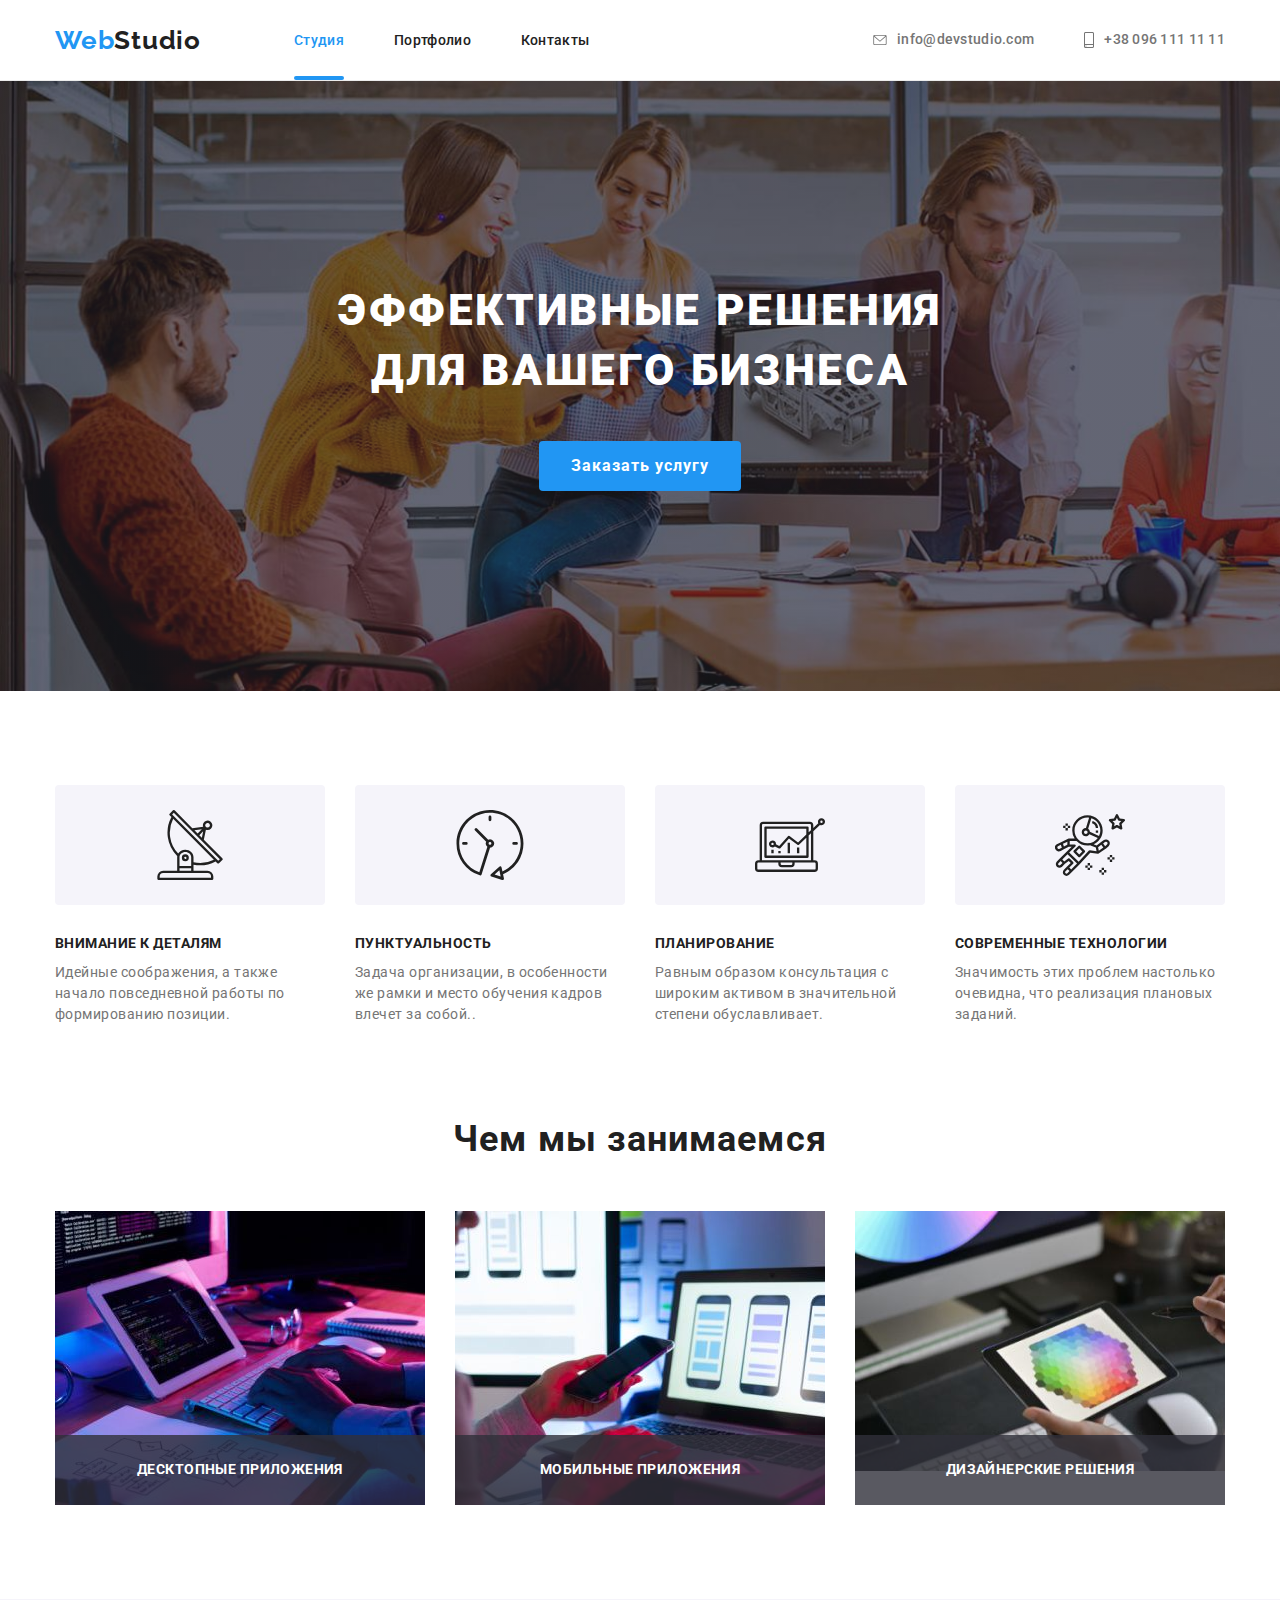
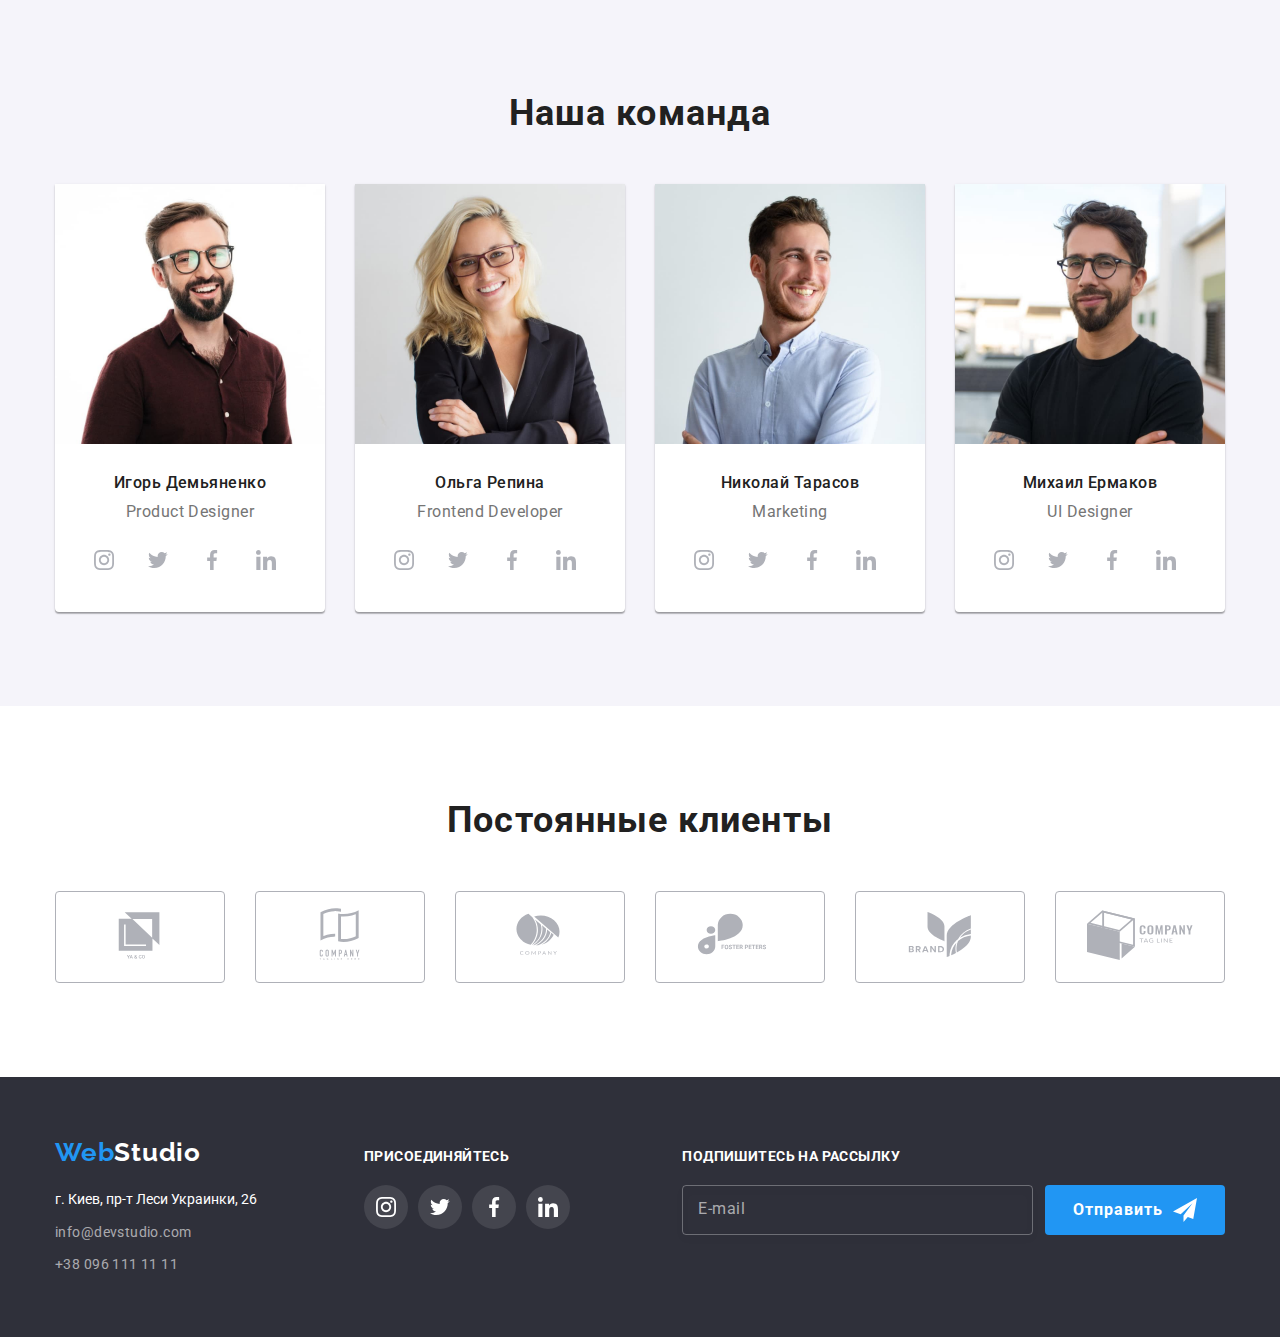
==== commit 42c2c744: "зробив частину для портфоліо" ====
--- a/index.html
+++ b/index.html
@@ -533,13 +533,21 @@
           </h2>
           <ul
             class="offers__list">
+
             <li
               class="offers__item">
-              <img
-                src="images/first-image.jpg"
-                width="370"
-                alt="Человек печатает на клавиатуре"
-                class="offers__image" />
+              <picture>
+                <source
+                  media="(min-width: 1200px)"
+                  srcset="images\first-image.jpg 1x,
+                  images\first-image@2x.jpg 2x"
+                  type="image/jpg">
+                <img
+                  src="images/first-image.jpg"
+                  width="370"
+                  alt="Человек печатает на клавиатуре"
+                  class="offers__image" />
+              </picture>
               <p
                 class="offers__paragraph">
                 Десктопные
@@ -549,11 +557,17 @@
 
             <li
               class="offers__item">
-              <img
-                src="images/second-image.jpg"
-                width="370"
-                alt="Человек смотрит в телефон"
-                class="offers__image" />
+              <picture>
+                <source
+                  media="(min-width: 1200px)"
+                  srcset="images\second-image.jpg 1x, images\second-image@2x.jpg 2x"
+                  type="image/jpg">
+                <img
+                  src="images/second-image.jpg"
+                  width="370"
+                  alt="Человек смотрит в телефон"
+                  class="offers__image" />
+              </picture>
               <p
                 class="offers__paragraph">
                 Мобильные
@@ -563,11 +577,18 @@
 
             <li
               class="offers__item">
-              <img
-                src="images/third-image.jpg"
-                width="370"
-                alt="Человек рисует на планшете"
-                class="offers__image" />
+              <picture>
+                <source
+                  media="(min-width: 1200px)"
+                  srcset="images\third-image.jpg 1x, images\third-image@2x.jpg 2x"
+                  type="image/jpg">
+                <img
+                  src="images/third-image.jpg"
+                  width="370"
+                  height="260"
+                  alt="Человек рисует на планшете"
+                  class="offers__image" />
+              </picture>
               <p
                 class="offers__paragraph">
                 Дизайнерские
@@ -590,13 +611,36 @@
           <ul
             class="team__list">
 
+
             <li
               class="team__item">
-              <img
-                class="team__mate-image"
-                src="images/igor-img.jpg"
-                alt="Мужчина в очках"
-                width="270" />
+              <picture>
+                <source
+                  srcset="./images/Igor-450-img.jpg 1x, 
+                  ./images/Igor-450-img@2x.jpg 2x"
+                  media="(max-width: 767px)"
+                  type="image/jpg">
+
+                <source
+                  srcset="./images/Igor-768-img.jpg 1x, 
+                  ./images/Igor-768-img@2x.jpg 2x"
+                  media="(min-width: 768px) and (max-width: 1199px)"
+                  type="image/jpg">
+
+                <source
+                  srcset="./images/Igor-1200-img.jpg 1x, 
+                  ./images/Igor-1200-img@2x.jpg 2x"
+                  media="(min-width: 1200px)"
+                  type="image/jpg">
+
+                <img
+                  src="./images/Igor-450-img.jpg"
+                  class="team__mate-image"
+                  alt="Мужчина в очках"
+                  width="270"
+                  height="260" />
+              </picture>
+
               <div
                 class="team__container">
                 <h3
@@ -689,11 +733,32 @@
 
             <li
               class="team__item">
-              <img
-                class="team__mate-image"
-                src="images/olga-img.jpg"
-                width="270"
-                alt="Девушка в очках и костюме" />
+              <picture>
+                <source
+                  srcset="./images/Olga-450-img.jpg 1x, 
+                  ./images/Olga-450-img@2x.jpg 2x"
+                  media="(max-width: 767px)"
+                  type="image/jpg">
+
+                <source
+                  srcset="./images/Olga-768-img.jpg 1x, 
+                  ./images/Olga-768-img@2x.jpg 2x"
+                  media="(min-width: 768px) and (max-width: 1199px)"
+                  type="image/jpg">
+
+                <source
+                  srcset="./images/Olga-1200-img.jpg 1x, 
+                  ./images/Olga-1200-img@2x.jpg 2x"
+                  media="(min-width: 1200px)"
+                  type="image/jpg">
+
+                <img
+                  class="team__mate-image"
+                  src="images/olga-img.jpg"
+                  width="270"
+                  alt="Девушка в очках и костюме" />
+              </picture>
+
               <div
                 class="team__container">
                 <h3
@@ -785,11 +850,31 @@
 
             <li
               class="team__item">
-              <img
-                class="team__mate-image"
-                src="images/nikolay-img.jpg"
-                alt="Улыбающийся мужчина"
-                width="270" />
+              <picture>
+                <source
+                  srcset="./images/nikolay-450-img.jpg 1x, 
+                              ./images/nikolay-450-img@2x.jpg 2x"
+                  media="(max-width: 767px)"
+                  type="image/jpg">
+
+                <source
+                  srcset="./images/nikolay-768-img.jpg 1x, 
+                              ./images/nikolay-768-img@2x.jpg 2x"
+                  media="(min-width: 768px) and (max-width: 1199px)"
+                  type="image/jpg">
+
+                <source
+                  srcset="./images/nikolay-1200-img.jpg 1x, 
+                              images\nikolay-1200@2x.jpg 2x"
+                  media="(min-width: 1200px)"
+                  type="image/jpg">
+                <img
+                  class="team__mate-image"
+                  src="images/nikolay-img.jpg"
+                  alt="Улыбающийся мужчина"
+                  width="270"
+                  height="260" />
+              </picture>
 
               <div
                 class="team__container">
@@ -882,11 +967,33 @@
 
             <li
               class="team__item">
-              <img
-                class="team__mate-image"
-                src="images/mikhail-img.jpg"
-                alt="Мужчина в очках"
-                width="270" />
+              <picture>
+                <source
+                  srcset="./images/mikhail-450-img.jpg 1x, 
+                                          ./images/mikhail-450-img@2x.jpg 2x"
+                  media="(max-width: 767px)"
+                  type="image/jpg">
+
+                <source
+                  srcset="./images/mikhail-768-img.jpg 1x, 
+                                          ./images/mikhail-768-img@2x.jpg 2x"
+                  media="(min-width: 768px) and (max-width: 1199px)"
+                  type="image/jpg">
+
+                <source
+                  srcset="./images/mikhail-1200-img.jpg 1x, 
+                                          images\mikhail-1200@2x.jpg 2x"
+                  media="(min-width: 1200px)"
+                  type="image/jpg">
+
+                <img
+                  class="team__mate-image"
+                  src="images/mikhail-img.jpg"
+                  alt="Мужчина в очках"
+                  width="270"
+                  height="260" />
+              </picture>
+
               <div
                 class="team__container">
                 <h3
--- a/css/main.min.css
+++ b/css/main.min.css
@@ -1,2 +1,2 @@
-.container{margin-left:auto;margin-right:auto;padding-left:15px;padding-right:15px}@media screen and (min-width: 480px){.container{width:480px}}@media screen and (min-width: 768px){.container{width:768px}}@media screen and (min-width: 1200px){.container{width:1200px}}body{color:#212121;background-color:var(--bg-color);font-family:Roboto, sans-serif}h1,h2,h3,h4,h5,h6,p,ul{margin-left:0;margin-top:0;margin-bottom:0}img{display:block;max-width:100%}.list{list-style:none;text-decoration:none;padding:0;margin:0}.section{padding-top:94px;padding-bottom:94px}@media screen and (max-width: 1200px){.section{padding-top:60px;padding-bottom:60px}}.section:last-child{padding-bottom:94px}@media screen and (max-width: 1200px){.section:last-child{padding-bottom:60px}}.link{list-style:none;text-decoration:none;color:currentColor}.heading{margin-bottom:50px;color:#212121;letter-spacing:0px;font-size:36px;line-height:1.16;text-align:center;letter-spacing:0.03em}@media screen and (max-width: 767.98px){.btn-reset{display:-webkit-inline-box;display:-ms-inline-flexbox;display:inline-flex;padding:0;background-color:transparent;border:none;margin-left:auto}}@media screen and (min-width: 768px){.btn-reset{display:none}}.page-header{border-bottom:1px solid #ececec;position:relative}.hero{display:-webkit-box;display:-ms-flexbox;display:flex;text-align:center;background:-webkit-gradient(linear, left top, left bottom, from(rgba(47,48,58,0.4)), to(rgba(47,48,58,0.4))),url(../images/Img.jpg);background:linear-gradient(rgba(47,48,58,0.4), rgba(47,48,58,0.4)),url(../images/Img.jpg);background-repeat:no-repeat;margin-left:auto;margin-right:auto;padding-top:200px;padding-bottom:200px;max-width:1600px;background-size:cover}.hero__heading{margin-bottom:30px;color:#fff;font-size:44px;text-align:center;line-height:1.36;text-transform:uppercase;font-weight:900;margin-bottom:40px;letter-spacing:0.06em}@media screen and (max-width: 1199.98px){.hero__heading{font-size:26px;line-height:1.6em}}.advantages__icon{fill:#212121;-webkit-transition:250ms cubic-bezier(0.4, 0, 0.2, 1);transition:250ms cubic-bezier(0.4, 0, 0.2, 1)}.advantages__icon-container{display:-webkit-box;display:-ms-flexbox;display:flex;background-color:#f5f4fa;-webkit-box-pack:center;-ms-flex-pack:center;justify-content:center;-webkit-box-align:center;-ms-flex-align:center;align-items:center;margin-bottom:30px;height:120px;border-radius:4px}@media screen and (max-width: 767px){.advantages__icon-container{max-width:450px}}@media screen and (min-width: 1200px){.advantages__icon-container{width:270px}}.advantages__icon-container:focus .advantages__icon,.advantages__icon-container:hover .advantages__icon,.advantages__icon-container:active .advantages__icon{fill:#2196f3}.advantages__item{margin-right:30px;list-style:none;letter-spacing:0.03em}.advantages__item:last-child{margin-right:0}@media screen and (min-width: 768px) and (max-width: 1200px){.advantages__item{margin-bottom:30px}}@media screen and (min-width: 768px) and (max-width: 1200px){.advantages__item:nth-last-child(-n+2){margin-bottom:0}}@media screen and (min-width: 768px) and (max-width: 1200px){.advantages__item:nth-child(2n){margin-right:0}}@media screen and (min-width: 480px){.advantages__item{width:450px;margin-right:0}}@media screen and (max-width: 768px){.advantages__item{max-width:450px;margin-right:0;margin-bottom:30px}}@media screen and (min-width: 768px){.advantages__item{width:354px;margin-right:30px}}@media screen and (min-width: 1200px){.advantages__item{width:270px;margin-right:30px}}.advantages__list{padding:0;display:-webkit-box;display:-ms-flexbox;display:flex;-ms-flex-pack:distribute;justify-content:space-around}@media screen and (max-width: 767px){.advantages__list{display:block;max-width:450px}}@media screen and (min-width: 768px){.advantages__list{display:-webkit-box;display:-ms-flexbox;display:flex;-ms-flex-wrap:wrap;flex-wrap:wrap}}.advantages__heading{color:#212121;font-size:14px;font-weight:700;line-height:1.17;text-transform:uppercase;margin-bottom:10px}@media screen and (max-width: 767px){.advantages__heading{max-width:450px;text-align:center}}@media screen and (min-width: 480px){.advantages__heading{max-width:450px}}.advantages__paragraph{color:#757575;font-size:14px;font-weight:400;line-height:1.5}.offers__paragraph{width:100%;height:70px;background-color:rgba(47,48,58,0.8);display:-webkit-box;display:-ms-flexbox;display:flex;-webkit-box-pack:center;-ms-flex-pack:center;justify-content:center;-webkit-box-align:center;-ms-flex-align:center;align-items:center;color:#fff;font-size:14px;font-weight:700;line-height:1.17;letter-spacing:0.03em;text-transform:uppercase;position:absolute;bottom:0;left:0}.offers__item{-webkit-box-pack:justify;-ms-flex-pack:justify;justify-content:space-between;list-style:none;padding-left:0;display:-webkit-box;display:-ms-flexbox;display:flex;list-style:none;margin-right:30px;list-style:none;position:relative}.offers__item:last-child{margin-right:0}.offers__list{display:-webkit-box;display:-ms-flexbox;display:flex;-webkit-box-pack:justify;-ms-flex-pack:justify;justify-content:space-between;padding-left:0}.offers.section{padding-top:0;padding-bottom:94px}@media screen and (max-width: 1200px){.offers.section{display:none}}.team{background-color:#f5f4fa}.team__container{padding-top:30px;padding-bottom:30px}@media screen and (max-width: 768px){.team__container{padding-bottom:24px}}.team__links{display:-webkit-box;display:-ms-flexbox;display:flex;-webkit-box-pack:center;-ms-flex-pack:center;justify-content:center;-webkit-box-align:center;-ms-flex-align:center;align-items:center;padding-left:0}.team__social-links{margin-right:10px}.team__list{text-align:center;padding-left:0;display:-webkit-box;display:-ms-flexbox;display:flex;-webkit-box-pack:justify;-ms-flex-pack:justify;justify-content:space-between;list-style:none}@media screen and (max-width: 768px){.team__list{display:block}}@media screen and (min-width: 768px) and (max-width: 1200px){.team__list{display:-webkit-box;display:-ms-flexbox;display:flex;-ms-flex-wrap:wrap;flex-wrap:wrap}}.team__item{background-color:#fff;-webkit-box-shadow:0px 1px 3px rgba(0,0,0,0.12),0px 1px 1px rgba(0,0,0,0.14),0px 2px 1px rgba(0,0,0,0.2);box-shadow:0px 1px 3px rgba(0,0,0,0.12),0px 1px 1px rgba(0,0,0,0.14),0px 2px 1px rgba(0,0,0,0.2);border-radius:0px 0px 4px 4px}@media screen and (max-width: 768px){.team__item{max-width:450px;margin-bottom:30px}}@media screen and (min-width: 768px) and (max-width: 1200px){.team__item:nth-last-child(-n+2){margin-bottom:0}}@media screen and (min-width: 768px) and (max-width: 1200px){.team__item{width:354px;margin-bottom:30px}}.team__heading{margin-bottom:50px;text-align:center;font-size:36px;font-weight:700;line-height:1.18;letter-spacing:0.03em}.team__mate{font-size:16px;font-weight:500;color:#212121;line-height:1.18;letter-spacing:0.03em;margin-bottom:10px}.team__position{font-size:16px;font-weight:400;color:#757575;letter-spacing:0.03em;margin-bottom:16px}@media screen and (max-width: 768px){.team__mate-image{width:100%;height:auto}}@media screen and (min-width: 768px) and (max-width: 1200px){.team__mate-image{width:100%;height:auto}}.clients__list.list{display:-webkit-box;display:-ms-flexbox;display:flex;-webkit-box-pack:center;-ms-flex-pack:center;justify-content:center;-webkit-box-align:center;-ms-flex-align:center;align-items:center}@media screen and (max-width: 767.98px){.clients__list.list{display:-webkit-box;display:-ms-flexbox;display:flex;-ms-flex-wrap:wrap;flex-wrap:wrap;gap:30px}}@media screen and (min-width: 768px) and (max-width: 1200px){.clients__list.list{display:-webkit-box;display:-ms-flexbox;display:flex;-ms-flex-wrap:wrap;flex-wrap:wrap}}.client{display:-webkit-box;display:-ms-flexbox;display:flex;-webkit-box-pack:center;-ms-flex-pack:center;justify-content:center;-webkit-box-align:center;-ms-flex-align:center;align-items:center;width:170px;height:92px;border:1px solid #afb1b8;border-radius:4px;margin-right:30px;cursor:pointer}.client:last-child{margin-right:0}.client:hover,.client:focus{border-color:#2196f3}@media screen and (max-width: 767.98px){.client{width:210px;margin-right:0}}@media screen and (min-width: 768px) and (max-width: 1200px){.client{-ms-flex-preferred-size:calc(100% / 3 - 20px);flex-basis:calc(100% / 3 - 20px)}}@media screen and (min-width: 480px) and (max-width: 767.98px){.client:nth-child(2n){margin-right:0}}@media screen and (min-width: 768px) and (max-width: 1200px){.client:nth-child(3n){margin-right:0}}@media screen and (min-width: 768px) and (max-width: 1200px){.client:nth-child(-n+3){margin-bottom:30px}}.footer{background-color:#2f303a;text-decoration:none;padding-top:60px;padding-bottom:60px}.address-list{margin-bottom:9px;color:rgba(255,255,255,0.6);font-size:14px;text-decoration:none;font-weight:400;line-height:1.71;font-style:normal}@media screen and (max-width: 767.98px){.footer-social-links{margin-bottom:60px}}.footer-social-links__list{display:-webkit-box;display:-ms-flexbox;display:flex}@media screen and (max-width: 767.98px){.footer-social-links__list{-webkit-box-pack:center;-ms-flex-pack:center;justify-content:center}}@media screen and (min-width: 480px) and (max-width: 767.98px){.footer-social-links__list{-webkit-box-pack:center;-ms-flex-pack:center;justify-content:center}}.footer__container{display:-webkit-box;display:-ms-flexbox;display:flex;-webkit-box-align:baseline;-ms-flex-align:baseline;align-items:baseline}@media screen and (max-width: 767.98px){.footer__container{display:block;text-align:center}}@media screen and (min-width: 480px) and (max-width: 767.98px){.footer__container{display:block;text-align:center;text-align:center}}@media screen and (min-width: 768px) and (max-width: 1199.98px){.footer__container{display:-webkit-box;display:-ms-flexbox;display:flex;-ms-flex-wrap:wrap;flex-wrap:wrap;-webkit-box-pack:center;-ms-flex-pack:center;justify-content:center}}.footer-heading{color:#fff;line-height:1.17;letter-spacing:0.03em;font-weight:700;font-size:14px;margin-bottom:20px}@media screen and (min-width: 768px) and (max-width: 1199.98px){.footer-heading{text-align:center}}.address-wrapper{margin-right:70px}@media screen and (max-width: 767.98px){.address-wrapper{margin-right:0;margin-bottom:60px}}@media screen and (min-width: 480px) and (max-width: 767.98px){.address-wrapper{margin-right:0;margin-bottom:60px}}@media screen and (min-width: 768px) and (max-width: 1199.98px){.address-wrapper{text-align:center;margin-right:165px;width:231px;margin-bottom:60px}}.footer-social-links__item{margin-right:10px}.footer-social-links__item:last-child{margin-right:0}.footer__address{margin-bottom:9px;color:#fff;font-size:14px;text-decoration:none;font-weight:400;line-height:1.71;font-style:normal}.buttons.list{display:-webkit-box;display:-ms-flexbox;display:flex;-webkit-box-pack:center;-ms-flex-pack:center;justify-content:center;margin-bottom:50px;letter-spacing:0.03em}@media screen and (max-width: 767.98px){.buttons.list{-ms-flex-wrap:wrap;flex-wrap:wrap;-webkit-box-pack:start;-ms-flex-pack:start;justify-content:flex-start}}.buttons__item{margin-right:10px}.buttons__btn{display:inline-block;padding:6px 22px 6px 22px;border-radius:4px;text-align:center;border-color:transparent;font-size:16px;cursor:pointer;text-decoration:none;background-color:#f5f4fa;font-weight:500;font-family:inherit;line-height:1.7;-webkit-transition:250ms cubic-bezier(0.4, 0, 0.2, 1);transition:250ms cubic-bezier(0.4, 0, 0.2, 1)}.buttons__btn:focus,.buttons__btn:hover{background-color:#2196f3;color:#fff;border-color:transparent;text-decoration:none;-webkit-box-shadow:0px 3px 1px rgba(0,0,0,0.1),0px 1px 2px rgba(0,0,0,0.08),0px 2px 2px rgba(0,0,0,0.12);box-shadow:0px 3px 1px rgba(0,0,0,0.1),0px 1px 2px rgba(0,0,0,0.08),0px 2px 2px rgba(0,0,0,0.12)}@media screen and (max-width: 767.98px){.buttons__btn{margin-bottom:15px}}.cards.list{display:-webkit-box;display:-ms-flexbox;display:flex;-ms-flex-wrap:wrap;flex-wrap:wrap;margin-right:-30px;margin-bottom:-30px}@media screen and (max-width: 767.98px){.cards.list{margin-right:0;margin-left:0;display:block}}.card-container{padding-top:20px;padding-right:24px;padding-bottom:20px;padding-left:24px}.card{margin-right:30px;margin-bottom:30px;border:1px solid #eeeeee;-ms-flex-preferred-size:calc(100% / 3 - 30px);flex-basis:calc(100% / 3 - 30px);-webkit-transition:250ms cubic-bezier(0.4, 0, 0.2, 1);transition:250ms cubic-bezier(0.4, 0, 0.2, 1)}.card:hover,.card:focus{-webkit-box-shadow:0px 1px 1px rgba(0,0,0,0.12),0px 4px 4px rgba(0,0,0,0.06),1px 4px 6px rgba(0,0,0,0.16);box-shadow:0px 1px 1px rgba(0,0,0,0.12),0px 4px 4px rgba(0,0,0,0.06),1px 4px 6px rgba(0,0,0,0.16)}@media screen and (min-width: 767.98px) and (max-width: 1199.98px){.card:nth-child(2n){margin-right:0}}@media screen and (min-width: 767.98px) and (max-width: 1199.98px){.card:last-child{margin-right:auto;margin-left:auto}}@media screen and (min-width: 1200px){.card:nth-child(3n){margin-right:0}.card:nth-last-child(-n+3){margin-bottom:0}}@media screen and (min-width: 1200px) and (max-width: 767.98px){.card:nth-last-child(-n+3){margin-bottom:30px}}@media screen and (max-width: 767px){.card{margin-right:0}}.card__image{width:100%;height:auto}.card-link{text-decoration:none}.card-container__heading{color:#212121;font-size:18px;text-decoration:none;font-weight:700;line-height:2;margin-bottom:4px;letter-spacing:0.06em}.card-container__heading .card-container__heading:hover,.card-container__heading .card-container__heading:focus{color:#2196f3;text-decoration:none}.card-container__paragraph{color:#757575;font-size:16px;text-decoration:none;font-weight:400;line-height:1.77;letter-spacing:0.03em}.card-container__paragraph .card-container__paragraph:hover,.card-container__paragraph .card-container__paragraph:focus{color:#2196f3;text-decoration:none}.overlay-container{position:relative;max-width:100%;width:370px;height:294px;overflow:hidden}@media screen and (max-width: 767.98px){.overlay-container{height:auto;width:100%;max-width:450px}}@media screen and (min-width: 768px) and (max-width: 1199.98px){.overlay-container{width:351px;max-width:351px}}.overlay-container__paragraph{position:absolute;bottom:0;left:0;right:0;background-color:rgba(33,150,243,0.9);overflow:hidden;width:100%;height:100%;-webkit-transform:translateY(100%);transform:translateY(100%);-webkit-transition:250ms cubic-bezier(0.4, 0, 0.2, 1);transition:250ms cubic-bezier(0.4, 0, 0.2, 1);color:#fff;font-family:"Roboto";font-size:400;font-size:18px;letter-spacing:00.03em;line-height:1.55}.card:hover .overlay-container__paragraph,.card:focus .overlay-container__paragraph{-webkit-transform:translateY(0);transform:translateY(0)}@media screen and (max-width: 767.98px){.overlay-container__paragraph{padding:77px 24px;overflow:scroll}}@media screen and (min-width: 768px) and (max-width: 1199.98px){.overlay-container__paragraph{padding:49px 24px}}@media screen and (min-width: 1200px){.overlay-container__paragraph{padding:63px 24px}}.logo{display:-webkit-box;display:-ms-flexbox;display:flex;-webkit-box-align:center;-ms-flex-align:center;align-items:center;margin-right:93px;font-size:26px;text-decoration:none;font-family:Raleway, sans-serif;font-weight:700;letter-spacing:0.03em;line-height:1.17}@media screen and (max-width: 1199.98px){.logo{font-size:24px;margin-right:auto}}.logo__accent-logo{color:#2196f3;text-decoration:none}.logo-footer__accent-logo{color:#2196f3;text-decoration:none}.logo--light{color:#fff;margin-bottom:20px}@media screen and (max-width: 767.98px){.logo--light{margin-right:0;-webkit-box-pack:center;-ms-flex-pack:center;justify-content:center;font-size:24px}}@media screen and (min-width: 480px) and (max-width: 767.98px){.logo--light{display:block;text-align:center;margin-right:0;font-size:24px}}@media screen and (min-width: 768px) and (max-width: 1199.98px){.logo--light{margin-right:0;-webkit-box-pack:center;-ms-flex-pack:center;justify-content:center;font-size:24px}}.logo--dark{color:#212121}@media screen and (max-width: 767.98px){.menu-button{z-index:100;margin-left:auto}}@media screen and (min-width: 768px){.menu-button{display:none}}.menu-button .icon-cross{display:none}.menu-button.is-open .icon-cross{display:block}.menu-button.is-open .icon-menu{display:none}@media screen and (max-width: 767.98px){.menu-container{position:absolute;-webkit-transform:translateX(-100%);transform:translateX(-100%);-webkit-transition:250ms cubic-bezier(0.4, 0, 0.2, 1);transition:250ms cubic-bezier(0.4, 0, 0.2, 1)}}@media screen and (max-width: 767.98px){.menu-container.is-open{display:block;position:absolute;-webkit-transform:translateX(0);transform:translateX(0);width:100%;background-color:#fff;z-index:50;padding:48px 0px 48px 40px;-webkit-box-shadow:0px 4px 8px rgba(0,0,0,0.04),0px 2px 4px rgba(0,0,0,0.08),0px 1px 3px rgba(0,0,0,0.16);box-shadow:0px 4px 8px rgba(0,0,0,0.04),0px 2px 4px rgba(0,0,0,0.08),0px 1px 3px rgba(0,0,0,0.16)}}@media screen and (min-width: 768px){.menu-container__nav{display:none}}@media screen and (max-width: 767.98px){.menu-container__nav{height:100vh;display:-webkit-box;display:-ms-flexbox;display:flex;-webkit-box-orient:vertical;-webkit-box-direction:normal;-ms-flex-direction:column;flex-direction:column;-webkit-box-pack:justify;-ms-flex-pack:justify;justify-content:space-between}}.mobile-menu-navigation__link{font-weight:500;font-size:40px;line-height:47px;letter-spacing:0.02em;color:#212121}.mobile-menu-navigation__link:hover,.mobile-menu-navigation__link:focus{color:#2196f3}.mobile-menu-navigation--current{color:#2196f3}.menu-container-contacts__item{margin-bottom:32px;font-weight:500;font-size:24px;line-height:28px;letter-spacing:0.02em;color:#757575}.menu-container-contacts__item:first-child{margin-bottom:32px;font-size:36px}.menu-container-contacts__item:last-child{margin-bottom:0}.mobile-menu-navigation__item{margin-bottom:36px}.mobile-menu-navigation__item:last-child{margin-bottom:0}.menu-social-links{display:-webkit-box;display:-ms-flexbox;display:flex;padding-left:0;-ms-flex-wrap:wrap;flex-wrap:wrap}.menu-social-links__item{padding-left:0;font-weight:500;font-size:18px;line-height:22px;letter-spacing:0.02em;color:#2196f3;padding-right:9px;margin-left:9px;border-right:1px solid rgba(33,33,33,0.2)}.menu-social-links__item:first-child{padding-left:0;margin-left:0}.menu-social-links__item:last-child{padding-right:0;border-right:0}.navigation__list{display:-webkit-box;display:-ms-flexbox;display:flex}.navigation__item{margin-right:50px;-webkit-box-align:center;-ms-flex-align:center;align-items:center;letter-spacing:0.02em}.navigation__item:last-child{margin-right:auto}.navigation__link{position:relative;-webkit-transition:250ms cubic-bezier(0.4, 0, 0.2, 1);transition:250ms cubic-bezier(0.4, 0, 0.2, 1);padding-top:32px;padding-bottom:32px;margin-right:0;font-size:14px;line-height:1.17;text-decoration:none;font-weight:500;color:var(--main-text-color);display:block;-webkit-box-align:center;-ms-flex-align:center;align-items:center}.navigation__link:hover,.navigation__link:focus{color:#2196f3;text-decoration:none}.navigation__link--current-color{color:#2196f3}.navigation__link--current-color::after{position:absolute;content:"";bottom:0;left:0;width:100%;height:4px;display:block;border-radius:2px;background-color:#2196f3}@media screen and (max-width: 767.98px){.navigation__list{display:none}}.contacts{display:-webkit-box;display:-ms-flexbox;display:flex;margin-left:auto;-webkit-box-align:center;-ms-flex-align:center;align-items:center}@media screen and (max-width: 767.98px){.contacts{display:none}}@media screen and (min-width: 767.98px) and (max-width: 1199.98px){.contacts{-webkit-box-orient:vertical;-webkit-box-direction:normal;-ms-flex-direction:column;flex-direction:column;-webkit-box-align:start;-ms-flex-align:start;align-items:flex-start}}.contacts__email{margin-right:50px}@media screen and (min-width: 768px) and (max-width: 1199.98px){.contacts__email{margin-bottom:10px}}.contacts__email,.contacts__phone-number{display:-webkit-box;display:-ms-flexbox;display:flex;-webkit-box-align:center;-ms-flex-align:center;align-items:center;color:#757575;font-size:14px;text-decoration:none;font-weight:500;letter-spacing:0.02em;line-height:1.14;padding-top:32px;padding-bottom:32px;-webkit-transition:250ms cubic-bezier(0.4, 0, 0.2, 1);transition:250ms cubic-bezier(0.4, 0, 0.2, 1)}@media screen and (min-width: 767.98px) and (max-width: 1199.98px){.contacts__email,.contacts__phone-number{padding:0;margin-right:0;font-size:12px}}.contacts__email:focus,.contacts__phone-number:focus,.contacts__email:hover,.contacts__phone-number:hover{color:#2196f3;text-decoration:none}.container__nav-contacts{display:-webkit-box;display:-ms-flexbox;display:flex;-webkit-box-align:center;-ms-flex-align:center;align-items:center}@media screen and (max-width: 767.98px){.container__nav-contacts{padding:15px 0}}.contacts__icon{margin-right:10px;fill:currentColor}.footer__phone{display:block;text-decoration:none;color:rgba(255,255,255,0.6);letter-spacing:00.03em;font-size:14px;font-weight:400;line-height:1.7;-webkit-transition:250ms cubic-bezier(0.4, 0, 0.2, 1);transition:250ms cubic-bezier(0.4, 0, 0.2, 1)}.footer__email{display:block;margin-bottom:9px;text-decoration:none;color:rgba(255,255,255,0.6);letter-spacing:00.03em;font-size:14px;font-weight:400;line-height:1.7;-webkit-transition:250ms cubic-bezier(0.4, 0, 0.2, 1);transition:250ms cubic-bezier(0.4, 0, 0.2, 1)}.footer__email:focus,.footer__email:hover,.footer__phone:hover,.footer__phone:focus{color:#2196f3}.email{display:block;margin-right:50px;-webkit-transition:var(--transition-cubic);transition:var(--transition-cubic)}.backdrop{position:fixed;top:0;left:0;width:100%;height:100%;background-color:rgba(0,0,0,0.2);z-index:1000;overflow:scroll}.backdrop.is-hidden{opacity:0;pointer-events:none;visibility:hidden;-webkit-transition:250ms 250ms cubic-bezier(0.4, 0, 0.2, 1);transition:250ms 250ms cubic-bezier(0.4, 0, 0.2, 1)}.backdrop.is-hidden .modal-wrapper{-webkit-transform:translate(-50%, -50%) scale(0.1);transform:translate(-50%, -50%) scale(0.1)}.modal-wrapper{padding-top:40px;padding-right:39px;padding-bottom:40px;padding-left:41px;position:absolute;top:50%;left:50%;width:528px;background-color:white;-webkit-transform:translate(-50%, -50%);transform:translate(-50%, -50%);border-radius:4px;-webkit-box-shadow:0px 1px 3px rgba(0,0,0,0.12),0px 1px 1px rgba(0,0,0,0.14),0px 2px 1px rgba(0,0,0,0.2);box-shadow:0px 1px 3px rgba(0,0,0,0.12),0px 1px 1px rgba(0,0,0,0.14),0px 2px 1px rgba(0,0,0,0.2);-webkit-transform:translate(-50%, -50%) scale(1);transform:translate(-50%, -50%) scale(1);-webkit-transition:250ms 250ms cubic-bezier(0.4, 0, 0.2, 1);transition:250ms 250ms cubic-bezier(0.4, 0, 0.2, 1)}@media screen and (max-width: 1199.98px){.modal-wrapper{-webkit-transform:translate(-50%, -45%);transform:translate(-50%, -45%)}}@media screen and (min-width: 480px) and (max-width: 1199.98px){.modal-wrapper{width:450px}}@media screen and (max-width: 768px){.modal-wrapper{width:100%;max-width:450px;height:auto}}.form-field__icon{position:absolute;top:50%;left:12px}.form-field__label{display:block;font-weight:400;font-size:12px;line-height:1.17em;letter-spacing:0.01em;text-align:left;color:#757575;margin-bottom:4px}.form-field{position:relative;margin-bottom:10px}.form-field:last-child{margin-bottom:20px}.textarea-comment{width:100%;height:120px;padding:12px 16px;resize:none;outline:transparent;border:1px solid rgba(33,33,33,0.2);border-radius:4px;-webkit-transition:250ms cubic-bezier(0.4, 0, 0.2, 1);transition:250ms cubic-bezier(0.4, 0, 0.2, 1)}.textarea-comment:focus{border:1px solid #2196f3}textarea[placeholder]{font-weight:400;font-size:14px;line-height:16px;letter-spacing:0.01em;font-family:"Roboto"}.form-registration{display:inline-block;font-weight:700;font-size:20px;line-height:1.17em;text-align:center;letter-spacing:0.03em;color:#212121;margin-bottom:12px}.checkbox-policy{display:-webkit-box;display:-ms-flexbox;display:flex;-webkit-box-align:center;-ms-flex-align:center;align-items:center;-webkit-box-pack:center;-ms-flex-pack:center;justify-content:center;margin-bottom:30px}.form-policy{-webkit-appearance:none;-moz-appearance:none;-ms-appearance:none;appearance:none}.checkbox-policy__description{font-weight:400;font-size:12px;line-height:1.17em;letter-spacing:0.03em;color:#757575;cursor:pointer}.checkbox-policy__link{color:#2196f3;text-decoration:underline}.custom-checkbox{width:16px;height:15px;display:-webkit-box;display:-ms-flexbox;display:flex;-webkit-box-align:center;-ms-flex-align:center;align-items:center;-webkit-box-pack:center;-ms-flex-pack:center;justify-content:center;border:2px solid #212121;border-radius:2px;margin-right:7px;cursor:pointer}.form-policy:focus+.custom-checkbox{border:2px solid #2196f3}.custom-checkbox__icon{opacity:0;-webkit-transition:250ms cubic-bezier(0.4, 0, 0.2, 1);transition:250ms cubic-bezier(0.4, 0, 0.2, 1)}.form-policy:checked+.custom-checkbox .custom-checkbox__icon{opacity:1;fill:white}.form-policy:checked+.custom-checkbox{background-color:#2196f3;border:2px solid #2196f3}.btn-primary{background:#2196f3;color:#fff;border-radius:4px;border-color:transparent;border:0px;font-family:"Roboto";font-style:normal;font-weight:700;font-size:16px;line-height:1.9em;letter-spacing:0.06em;text-align:center;cursor:pointer}.btn-primary--mailing{display:-webkit-box;display:-ms-flexbox;display:flex;-webkit-box-pack:center;-ms-flex-pack:center;justify-content:center;-webkit-box-align:center;-ms-flex-align:center;align-items:center;padding:10px 28px}@media screen and (max-width: 767.98px){.btn-primary--mailing{width:210px;max-width:100%;margin:0 auto}}@media screen and (min-width: 480px) and (max-width: 1199.98px){.btn-primary--mailing{width:210px;margin-right:auto;margin-left:auto}}.btn-primary--hero{padding:10px 32px}.btn-primary--submit{padding:10px 55px;-webkit-transition:250ms cubic-bezier(0.4, 0, 0.2, 1);transition:250ms cubic-bezier(0.4, 0, 0.2, 1)}.btn-primary--submit:hover{background:#188ce8;-webkit-box-shadow:0px 4px 4px rgba(0,0,0,0.15);box-shadow:0px 4px 4px rgba(0,0,0,0.15)}.modal-btn{position:absolute;top:8px;right:8px;width:30px;height:30px;display:-webkit-box;display:-ms-flexbox;display:flex;-webkit-box-pack:center;-ms-flex-pack:center;justify-content:center;-webkit-box-align:center;-ms-flex-align:center;align-items:center;border:1px solid rgba(0,0,0,0.1);border-radius:50%;padding:0;background-color:#fff;cursor:pointer;-webkit-transition:250ms 250ms cubic-bezier(0.4, 0, 0.2, 1);transition:250ms 250ms cubic-bezier(0.4, 0, 0.2, 1)}.modal-btn__icon{fill:#000;-webkit-transition:250ms cubic-bezier(0.4, 0, 0.2, 1);transition:250ms cubic-bezier(0.4, 0, 0.2, 1)}.modal-btn:hover .modal-btn__icon{fill:#2196f3}.mailing-btn{padding:10px 28px;display:-webkit-box;display:-ms-flexbox;display:flex;-webkit-box-align:center;-ms-flex-align:center;align-items:center;-webkit-box-pack:center;-ms-flex-pack:center;justify-content:center;background:#2196f3;border-radius:4px;border:0px;text-align:center;letter-spacing:0.06em;font-family:"Roboto";font-style:normal;font-weight:700;font-size:16px;line-height:1.9em;letter-spacing:0.06em;color:#ffffff;cursor:pointer}.mailing-btn:hover{-webkit-transition:250ms cubic-bezier(0.4, 0, 0.2, 1);transition:250ms cubic-bezier(0.4, 0, 0.2, 1)}input{border-color:rgba(33,33,33,0.2);border-radius:4px}.form-field__input{width:100%;height:40px;border:1px solid rgba(33,33,33,0.2);border-radius:4px;padding:12px 42px;outline:transparent;-webkit-transition:250ms cubic-bezier(0.4, 0, 0.2, 1);transition:250ms cubic-bezier(0.4, 0, 0.2, 1)}.form-field__input:focus{border:1px solid #2196f3}.form-field__input:focus+svg{fill:#2196f3}.mail-input-wrapper__input{height:50px;padding:15px 16px;border:1px solid rgba(255,255,255,0.3);-webkit-filter:drop-shadow(0px 4px 4px rgba(0,0,0,0.15));filter:drop-shadow(0px 4px 4px rgba(0,0,0,0.15));background-color:transparent;border-radius:4px;outline:transparent;color:rgba(255,255,255,0.6);margin-right:12px}@media screen and (max-width: 767.98px){.mail-input-wrapper__input{max-width:100%;width:450px;margin-right:0;margin-bottom:20px}}@media screen and (min-width: 480px) and (max-width: 1199.98px){.mail-input-wrapper__input{width:450px;margin-right:0;margin-bottom:20px}}@media screen and (min-width: 1200px){.mail-input-wrapper__input{width:351px}}.mail-input-wrapper{display:-webkit-box;display:-ms-flexbox;display:flex;position:relative}@media screen and (max-width: 767.98px){.mail-input-wrapper{-webkit-box-orient:vertical;-webkit-box-direction:normal;-ms-flex-direction:column;flex-direction:column}}@media screen and (min-width: 480px) and (max-width: 767.98px){.mail-input-wrapper{-webkit-box-orient:vertical;-webkit-box-direction:normal;-ms-flex-direction:column;flex-direction:column}}@media screen and (min-width: 768px) and (max-width: 1199.98px){.mail-input-wrapper{-webkit-box-orient:vertical;-webkit-box-direction:normal;-ms-flex-direction:column;flex-direction:column}}.mail-mark{position:absolute;top:15px;left:16px;-webkit-transition:250ms cubic-bezier(0.4, 0, 0.2, 1);transition:250ms cubic-bezier(0.4, 0, 0.2, 1);font-weight:400;font-size:16px;line-height:1.17em;letter-spacing:0.03em;color:rgba(255,255,255,0.6);display:-webkit-box;display:-ms-flexbox;display:flex;-webkit-box-align:center;-ms-flex-align:center;align-items:center}.mail-input-wrapper__input:focus+.mail-mark{-webkit-transform:translateX(-65px);transform:translateX(-65px);-webkit-transition:250ms cubic-bezier(0.4, 0, 0.2, 1);transition:250ms cubic-bezier(0.4, 0, 0.2, 1)}@media screen and (max-width: 767.98px){.mail-input-wrapper__input:focus+.mail-mark{-webkit-transform:translateY(-35px);transform:translateY(-35px)}}.mail-input-wrapper__input:not(:placeholder-shown)+.mail-mark{-webkit-transform:translateX(-65px);transform:translateX(-65px)}@media screen and (max-width: 767.98px){.mail-input-wrapper__input:not(:placeholder-shown)+.mail-mark{-webkit-transform:translateY(-35px);transform:translateY(-35px)}}.mailing-btn{padding:10px 28px;display:-webkit-box;display:-ms-flexbox;display:flex;-webkit-box-align:center;-ms-flex-align:center;align-items:center;-webkit-box-pack:center;-ms-flex-pack:center;justify-content:center;background:#2196f3;border-radius:4px;border:0px;text-align:center;letter-spacing:0.06em;font-family:"Roboto";font-style:normal;font-weight:700;font-size:16px;line-height:1.9em;letter-spacing:0.06em;color:#ffffff;cursor:pointer}.icon-telegram{margin-left:10px}.mailing-btn:hover{-webkit-transition:250ms cubic-bezier(0.4, 0, 0.2, 1);transition:250ms cubic-bezier(0.4, 0, 0.2, 1)}.mailing-wrapper{margin-left:auto}@media screen and (min-width: 768px) and (max-width: 1199.98px){.mailing-wrapper{margin-right:auto}}.social-link{display:-webkit-box;display:-ms-flexbox;display:flex;max-width:44px;max-height:44px;width:44px;height:44px;border-radius:50%;-webkit-box-pack:center;-ms-flex-pack:center;justify-content:center;-webkit-box-align:center;-ms-flex-align:center;align-items:center;-webkit-transition:250ms cubic-bezier(0.4, 0, 0.2, 1);transition:250ms cubic-bezier(0.4, 0, 0.2, 1)}.social-link--light{background-color:white;fill:#afb1b8}.social-link--dark{background-color:rgba(255,255,255,0.1);fill:white}.social-link--dark:hover,.social-link--dark:focus{background-color:#2196f3}.social-link--light:focus,.social-link--light:hover{background-color:#2196f3;fill:white}.contacts__icon{margin-right:10px;fill:currentColor}.contacts-icon--mail{width:14px;height:10px}.form-field__icon{position:absolute;top:50%;left:12px}.custom-checkbox__icon{opacity:0;-webkit-transition:250ms cubic-bezier(0.4, 0, 0.2, 1);transition:250ms cubic-bezier(0.4, 0, 0.2, 1)}.form-policy:checked+.custom-checkbox .custom-checkbox__icon{opacity:1;fill:white}.modal-btn__icon{fill:#000;-webkit-transition:250ms cubic-bezier(0.4, 0, 0.2, 1);transition:250ms cubic-bezier(0.4, 0, 0.2, 1)}.modal-btn:hover .modal-btn__icon{fill:#2196f3}.client__icon{fill:#afb1b8;-webkit-transition:250ms cubic-bezier(0.4, 0, 0.2, 1);transition:250ms cubic-bezier(0.4, 0, 0.2, 1)}.client:focus .client__icon,.client:hover .client__icon{fill:#2196f3}
+.container{margin-left:auto;margin-right:auto;padding-left:15px;padding-right:15px}@media screen and (min-width: 480px){.container{width:480px}}@media screen and (min-width: 768px){.container{width:768px}}@media screen and (min-width: 1200px){.container{width:1200px}}body{color:#212121;background-color:var(--bg-color);font-family:Roboto, sans-serif}h1,h2,h3,h4,h5,h6,p,ul{margin-left:0;margin-top:0;margin-bottom:0}img{display:block;max-width:100%}.list{list-style:none;text-decoration:none;padding:0;margin:0}.section{padding-top:94px;padding-bottom:94px}@media screen and (max-width: 1200px){.section{padding-top:60px;padding-bottom:60px}}.section:last-child{padding-bottom:94px}@media screen and (max-width: 1200px){.section:last-child{padding-bottom:60px}}.link{list-style:none;text-decoration:none;color:currentColor}.heading{margin-bottom:50px;color:#212121;letter-spacing:0px;font-size:36px;line-height:1.16;text-align:center;letter-spacing:0.03em}@media screen and (max-width: 767.98px){.btn-reset{display:-webkit-inline-box;display:-ms-inline-flexbox;display:inline-flex;padding:0;background-color:transparent;border:none;margin-left:auto}}@media screen and (min-width: 768px){.btn-reset{display:none}}.page-header{border-bottom:1px solid #ececec;position:relative}.hero{display:-webkit-box;display:-ms-flexbox;display:flex;text-align:center;background:-webkit-gradient(linear, left top, left bottom, from(rgba(47,48,58,0.4)), to(rgba(47,48,58,0.4))),url(../images/Img.jpg);background:linear-gradient(rgba(47,48,58,0.4), rgba(47,48,58,0.4)),url(../images/Img.jpg);background-repeat:no-repeat;margin-left:auto;margin-right:auto;padding-top:200px;padding-bottom:200px;max-width:1600px;background-size:cover}.hero__heading{margin-bottom:30px;color:#fff;font-size:44px;text-align:center;line-height:1.36;text-transform:uppercase;font-weight:900;margin-bottom:40px;letter-spacing:0.06em}@media screen and (max-width: 1199.98px){.hero__heading{font-size:26px;line-height:1.6em}}.advantages__icon{fill:#212121;-webkit-transition:250ms cubic-bezier(0.4, 0, 0.2, 1);transition:250ms cubic-bezier(0.4, 0, 0.2, 1)}.advantages__icon-container{display:-webkit-box;display:-ms-flexbox;display:flex;background-color:#f5f4fa;-webkit-box-pack:center;-ms-flex-pack:center;justify-content:center;-webkit-box-align:center;-ms-flex-align:center;align-items:center;margin-bottom:30px;height:120px;border-radius:4px}@media screen and (max-width: 767px){.advantages__icon-container{max-width:450px}}@media screen and (min-width: 1200px){.advantages__icon-container{width:270px}}.advantages__icon-container:focus .advantages__icon,.advantages__icon-container:hover .advantages__icon,.advantages__icon-container:active .advantages__icon{fill:#2196f3}.advantages__item{margin-right:30px;list-style:none;letter-spacing:0.03em}.advantages__item:last-child{margin-right:0}@media screen and (min-width: 768px) and (max-width: 1200px){.advantages__item{margin-bottom:30px}}@media screen and (min-width: 768px) and (max-width: 1200px){.advantages__item:nth-last-child(-n+2){margin-bottom:0}}@media screen and (min-width: 768px) and (max-width: 1200px){.advantages__item:nth-child(2n){margin-right:0}}@media screen and (min-width: 480px){.advantages__item{width:450px;margin-right:0}}@media screen and (max-width: 768px){.advantages__item{max-width:450px;margin-right:0;margin-bottom:30px}}@media screen and (min-width: 768px){.advantages__item{width:354px;margin-right:30px}}@media screen and (min-width: 1200px){.advantages__item{width:270px;margin-right:30px}}.advantages__list{padding:0;display:-webkit-box;display:-ms-flexbox;display:flex;-ms-flex-pack:distribute;justify-content:space-around}@media screen and (max-width: 767px){.advantages__list{display:block;max-width:450px}}@media screen and (min-width: 768px){.advantages__list{display:-webkit-box;display:-ms-flexbox;display:flex;-ms-flex-wrap:wrap;flex-wrap:wrap}}.advantages__heading{color:#212121;font-size:14px;font-weight:700;line-height:1.17;text-transform:uppercase;margin-bottom:10px}@media screen and (max-width: 767px){.advantages__heading{max-width:450px;text-align:center}}@media screen and (min-width: 480px){.advantages__heading{max-width:450px}}.advantages__paragraph{color:#757575;font-size:14px;font-weight:400;line-height:1.5}.offers__paragraph{width:100%;height:70px;background-color:rgba(47,48,58,0.8);display:-webkit-box;display:-ms-flexbox;display:flex;-webkit-box-pack:center;-ms-flex-pack:center;justify-content:center;-webkit-box-align:center;-ms-flex-align:center;align-items:center;color:#fff;font-size:14px;font-weight:700;line-height:1.17;letter-spacing:0.03em;text-transform:uppercase;position:absolute;bottom:0;left:0}.offers__item{-webkit-box-pack:justify;-ms-flex-pack:justify;justify-content:space-between;list-style:none;padding-left:0;display:-webkit-box;display:-ms-flexbox;display:flex;list-style:none;margin-right:30px;list-style:none;position:relative}.offers__item:last-child{margin-right:0}.offers__list{display:-webkit-box;display:-ms-flexbox;display:flex;-webkit-box-pack:justify;-ms-flex-pack:justify;justify-content:space-between;padding-left:0}.offers.section{padding-top:0;padding-bottom:94px}@media screen and (max-width: 1200px){.offers.section{display:none}}.team{background-color:#f5f4fa}.team__container{padding-top:30px;padding-bottom:30px}@media screen and (max-width: 768px){.team__container{padding-bottom:24px}}.team__links{display:-webkit-box;display:-ms-flexbox;display:flex;-webkit-box-pack:center;-ms-flex-pack:center;justify-content:center;-webkit-box-align:center;-ms-flex-align:center;align-items:center;padding-left:0}.team__social-links{margin-right:10px}.team__list{text-align:center;padding-left:0;display:-webkit-box;display:-ms-flexbox;display:flex;-webkit-box-pack:justify;-ms-flex-pack:justify;justify-content:space-between;list-style:none}@media screen and (max-width: 768px){.team__list{display:block}}@media screen and (min-width: 768px) and (max-width: 1200px){.team__list{display:-webkit-box;display:-ms-flexbox;display:flex;-ms-flex-wrap:wrap;flex-wrap:wrap}}.team__item{background-color:#fff;-webkit-box-shadow:0px 1px 3px rgba(0,0,0,0.12),0px 1px 1px rgba(0,0,0,0.14),0px 2px 1px rgba(0,0,0,0.2);box-shadow:0px 1px 3px rgba(0,0,0,0.12),0px 1px 1px rgba(0,0,0,0.14),0px 2px 1px rgba(0,0,0,0.2);border-radius:0px 0px 4px 4px}@media screen and (max-width: 768px){.team__item{max-width:450px;margin-bottom:30px}}@media screen and (min-width: 768px) and (max-width: 1200px){.team__item:nth-last-child(-n+2){margin-bottom:0}}@media screen and (min-width: 768px) and (max-width: 1200px){.team__item{width:354px;margin-bottom:30px}}.team__heading{margin-bottom:50px;text-align:center;font-size:36px;font-weight:700;line-height:1.18;letter-spacing:0.03em}.team__mate{font-size:16px;font-weight:500;color:#212121;line-height:1.18;letter-spacing:0.03em;margin-bottom:10px}.team__position{font-size:16px;font-weight:400;color:#757575;letter-spacing:0.03em;margin-bottom:16px}@media screen and (max-width: 768px){.team__mate-image{width:100%;height:auto}}@media screen and (min-width: 768px) and (max-width: 1200px){.team__mate-image{width:100%;height:auto}}.clients__list.list{display:-webkit-box;display:-ms-flexbox;display:flex;-webkit-box-pack:center;-ms-flex-pack:center;justify-content:center;-webkit-box-align:center;-ms-flex-align:center;align-items:center}@media screen and (max-width: 767.98px){.clients__list.list{display:-webkit-box;display:-ms-flexbox;display:flex;-ms-flex-wrap:wrap;flex-wrap:wrap;gap:30px}}@media screen and (min-width: 768px) and (max-width: 1200px){.clients__list.list{display:-webkit-box;display:-ms-flexbox;display:flex;-ms-flex-wrap:wrap;flex-wrap:wrap}}.client{display:-webkit-box;display:-ms-flexbox;display:flex;-webkit-box-pack:center;-ms-flex-pack:center;justify-content:center;-webkit-box-align:center;-ms-flex-align:center;align-items:center;width:170px;height:92px;border:1px solid #afb1b8;border-radius:4px;margin-right:30px;cursor:pointer}.client:last-child{margin-right:0}.client:hover,.client:focus{border-color:#2196f3}@media screen and (max-width: 767.98px){.client{width:210px;margin-right:0}}@media screen and (min-width: 768px) and (max-width: 1200px){.client{-ms-flex-preferred-size:calc(100% / 3 - 20px);flex-basis:calc(100% / 3 - 20px)}}@media screen and (min-width: 480px) and (max-width: 767.98px){.client:nth-child(2n){margin-right:0}}@media screen and (min-width: 768px) and (max-width: 1200px){.client:nth-child(3n){margin-right:0}}@media screen and (min-width: 768px) and (max-width: 1200px){.client:nth-child(-n+3){margin-bottom:30px}}.footer{background-color:#2f303a;text-decoration:none;padding-top:60px;padding-bottom:60px}.address-list{margin-bottom:9px;color:rgba(255,255,255,0.6);font-size:14px;text-decoration:none;font-weight:400;line-height:1.71;font-style:normal}@media screen and (max-width: 767.98px){.footer-social-links{margin-bottom:60px}}.footer-social-links__list{display:-webkit-box;display:-ms-flexbox;display:flex}@media screen and (max-width: 767.98px){.footer-social-links__list{-webkit-box-pack:center;-ms-flex-pack:center;justify-content:center}}@media screen and (min-width: 480px) and (max-width: 767.98px){.footer-social-links__list{-webkit-box-pack:center;-ms-flex-pack:center;justify-content:center}}.footer__container{display:-webkit-box;display:-ms-flexbox;display:flex;-webkit-box-align:baseline;-ms-flex-align:baseline;align-items:baseline}@media screen and (max-width: 767.98px){.footer__container{display:block;text-align:center}}@media screen and (min-width: 480px) and (max-width: 767.98px){.footer__container{display:block;text-align:center;text-align:center}}@media screen and (min-width: 768px) and (max-width: 1199.98px){.footer__container{display:-webkit-box;display:-ms-flexbox;display:flex;-ms-flex-wrap:wrap;flex-wrap:wrap;-webkit-box-pack:center;-ms-flex-pack:center;justify-content:center}}.footer-heading{color:#fff;line-height:1.17;letter-spacing:0.03em;font-weight:700;font-size:14px;margin-bottom:20px}@media screen and (min-width: 768px) and (max-width: 1199.98px){.footer-heading{text-align:center}}.address-wrapper{margin-right:70px}@media screen and (max-width: 767.98px){.address-wrapper{margin-right:0;margin-bottom:60px}}@media screen and (min-width: 480px) and (max-width: 767.98px){.address-wrapper{margin-right:0;margin-bottom:60px}}@media screen and (min-width: 768px) and (max-width: 1199.98px){.address-wrapper{text-align:center;margin-right:165px;width:231px;margin-bottom:60px}}.footer-social-links__item{margin-right:10px}.footer-social-links__item:last-child{margin-right:0}.footer__address{margin-bottom:9px;color:#fff;font-size:14px;text-decoration:none;font-weight:400;line-height:1.71;font-style:normal}.buttons.list{display:-webkit-box;display:-ms-flexbox;display:flex;-webkit-box-pack:center;-ms-flex-pack:center;justify-content:center;margin-bottom:50px;letter-spacing:0.03em}@media screen and (max-width: 767.98px){.buttons.list{-ms-flex-wrap:wrap;flex-wrap:wrap;-webkit-box-pack:start;-ms-flex-pack:start;justify-content:flex-start}}.buttons__item{margin-right:10px}.buttons__btn{display:inline-block;padding:6px 22px 6px 22px;border-radius:4px;text-align:center;border-color:transparent;font-size:16px;cursor:pointer;text-decoration:none;background-color:#f5f4fa;font-weight:500;font-family:inherit;line-height:1.7;-webkit-transition:250ms cubic-bezier(0.4, 0, 0.2, 1);transition:250ms cubic-bezier(0.4, 0, 0.2, 1)}.buttons__btn:focus,.buttons__btn:hover{background-color:#2196f3;color:#fff;border-color:transparent;text-decoration:none;-webkit-box-shadow:0px 3px 1px rgba(0,0,0,0.1),0px 1px 2px rgba(0,0,0,0.08),0px 2px 2px rgba(0,0,0,0.12);box-shadow:0px 3px 1px rgba(0,0,0,0.1),0px 1px 2px rgba(0,0,0,0.08),0px 2px 2px rgba(0,0,0,0.12)}@media screen and (max-width: 767.98px){.buttons__btn{margin-bottom:15px}}.cards.list{display:-webkit-box;display:-ms-flexbox;display:flex;-ms-flex-wrap:wrap;flex-wrap:wrap;margin-right:-30px;margin-bottom:-30px}@media screen and (max-width: 767.98px){.cards.list{margin-right:0;margin-left:0;display:block}}.card-container{padding-top:20px;padding-right:24px;padding-bottom:20px;padding-left:24px}.card{margin-right:30px;margin-bottom:30px;border:1px solid #eeeeee;-ms-flex-preferred-size:calc((100% - 2 * 60px) / 3);flex-basis:calc((100% - 2 * 60px) / 3);-webkit-transition:250ms cubic-bezier(0.4, 0, 0.2, 1);transition:250ms cubic-bezier(0.4, 0, 0.2, 1)}.card:hover,.card:focus{-webkit-box-shadow:0px 1px 1px rgba(0,0,0,0.12),0px 4px 4px rgba(0,0,0,0.06),1px 4px 6px rgba(0,0,0,0.16);box-shadow:0px 1px 1px rgba(0,0,0,0.12),0px 4px 4px rgba(0,0,0,0.06),1px 4px 6px rgba(0,0,0,0.16)}@media screen and (min-width: 767.98px) and (max-width: 1199.98px){.card:nth-child(2n){margin-right:0}}@media screen and (min-width: 767.98px) and (max-width: 1199.98px){.card:last-child{margin-right:auto;margin-left:auto}}@media screen and (min-width: 1200px){.card:nth-child(3n){margin-right:0}.card:nth-last-child(-n+3){margin-bottom:0}}@media screen and (min-width: 1200px) and (max-width: 767.98px){.card:nth-last-child(-n+3){margin-bottom:30px}}@media screen and (max-width: 767px){.card{margin-right:0}}.card__image{width:100%;height:auto}.card-link{text-decoration:none}.card-container__heading{color:#212121;font-size:18px;text-decoration:none;font-weight:700;line-height:2;margin-bottom:4px;letter-spacing:0.06em}.card-container__heading .card-container__heading:hover,.card-container__heading .card-container__heading:focus{color:#2196f3;text-decoration:none}.card-container__paragraph{color:#757575;font-size:16px;text-decoration:none;font-weight:400;line-height:1.77;letter-spacing:0.03em}.card-container__paragraph .card-container__paragraph:hover,.card-container__paragraph .card-container__paragraph:focus{color:#2196f3;text-decoration:none}.overlay-container{position:relative;max-width:100%;width:370px;height:294px;overflow:hidden}@media screen and (max-width: 767.98px){.overlay-container{height:auto;width:100%;max-width:450px}}@media screen and (min-width: 768px) and (max-width: 1199.98px){.overlay-container{width:351px;max-width:351px}}.overlay-container__paragraph{position:absolute;bottom:0;left:0;right:0;background-color:rgba(33,150,243,0.9);overflow:hidden;width:100%;height:100%;-webkit-transform:translateY(100%);transform:translateY(100%);-webkit-transition:250ms cubic-bezier(0.4, 0, 0.2, 1);transition:250ms cubic-bezier(0.4, 0, 0.2, 1);color:#fff;font-family:"Roboto";font-size:400;font-size:18px;letter-spacing:00.03em;line-height:1.55}.card:hover .overlay-container__paragraph,.card:focus .overlay-container__paragraph{-webkit-transform:translateY(0);transform:translateY(0)}@media screen and (max-width: 767.98px){.overlay-container__paragraph{padding:77px 24px;overflow:scroll}}@media screen and (min-width: 768px) and (max-width: 1199.98px){.overlay-container__paragraph{padding:49px 24px}}@media screen and (min-width: 1200px){.overlay-container__paragraph{padding:63px 24px}}.logo{display:-webkit-box;display:-ms-flexbox;display:flex;-webkit-box-align:center;-ms-flex-align:center;align-items:center;margin-right:93px;font-size:26px;text-decoration:none;font-family:Raleway, sans-serif;font-weight:700;letter-spacing:0.03em;line-height:1.17}@media screen and (max-width: 1199.98px){.logo{font-size:24px;margin-right:auto}}.logo__accent-logo{color:#2196f3;text-decoration:none}.logo-footer__accent-logo{color:#2196f3;text-decoration:none}.logo--light{color:#fff;margin-bottom:20px}@media screen and (max-width: 767.98px){.logo--light{margin-right:0;-webkit-box-pack:center;-ms-flex-pack:center;justify-content:center;font-size:24px}}@media screen and (min-width: 480px) and (max-width: 767.98px){.logo--light{display:block;text-align:center;margin-right:0;font-size:24px}}@media screen and (min-width: 768px) and (max-width: 1199.98px){.logo--light{margin-right:0;-webkit-box-pack:center;-ms-flex-pack:center;justify-content:center;font-size:24px}}.logo--dark{color:#212121}@media screen and (max-width: 767.98px){.menu-button{z-index:100;margin-left:auto}}@media screen and (min-width: 768px){.menu-button{display:none}}.menu-button .icon-cross{display:none}.menu-button.is-open .icon-cross{display:block}.menu-button.is-open .icon-menu{display:none}@media screen and (max-width: 767.98px){.menu-container{position:absolute;-webkit-transform:translateX(-100%);transform:translateX(-100%);-webkit-transition:250ms cubic-bezier(0.4, 0, 0.2, 1);transition:250ms cubic-bezier(0.4, 0, 0.2, 1)}}@media screen and (max-width: 767.98px){.menu-container.is-open{display:block;position:absolute;-webkit-transform:translateX(0);transform:translateX(0);width:100%;background-color:#fff;z-index:50;padding:48px 0px 48px 40px;-webkit-box-shadow:0px 4px 8px rgba(0,0,0,0.04),0px 2px 4px rgba(0,0,0,0.08),0px 1px 3px rgba(0,0,0,0.16);box-shadow:0px 4px 8px rgba(0,0,0,0.04),0px 2px 4px rgba(0,0,0,0.08),0px 1px 3px rgba(0,0,0,0.16)}}@media screen and (min-width: 768px){.menu-container__nav{display:none}}@media screen and (max-width: 767.98px){.menu-container__nav{height:100vh;display:-webkit-box;display:-ms-flexbox;display:flex;-webkit-box-orient:vertical;-webkit-box-direction:normal;-ms-flex-direction:column;flex-direction:column;-webkit-box-pack:justify;-ms-flex-pack:justify;justify-content:space-between}}.mobile-menu-navigation__link{font-weight:500;font-size:40px;line-height:47px;letter-spacing:0.02em;color:#212121}.mobile-menu-navigation__link:hover,.mobile-menu-navigation__link:focus{color:#2196f3}.mobile-menu-navigation--current{color:#2196f3}.menu-container-contacts__item{margin-bottom:32px;font-weight:500;font-size:24px;line-height:28px;letter-spacing:0.02em;color:#757575}.menu-container-contacts__item:first-child{margin-bottom:32px;font-size:36px}.menu-container-contacts__item:last-child{margin-bottom:0}.mobile-menu-navigation__item{margin-bottom:36px}.mobile-menu-navigation__item:last-child{margin-bottom:0}.menu-social-links{display:-webkit-box;display:-ms-flexbox;display:flex;padding-left:0;-ms-flex-wrap:wrap;flex-wrap:wrap}.menu-social-links__item{padding-left:0;font-weight:500;font-size:18px;line-height:22px;letter-spacing:0.02em;color:#2196f3;padding-right:9px;margin-left:9px;border-right:1px solid rgba(33,33,33,0.2)}.menu-social-links__item:first-child{padding-left:0;margin-left:0}.menu-social-links__item:last-child{padding-right:0;border-right:0}.navigation__list{display:-webkit-box;display:-ms-flexbox;display:flex}.navigation__item{margin-right:50px;-webkit-box-align:center;-ms-flex-align:center;align-items:center;letter-spacing:0.02em}.navigation__item:last-child{margin-right:auto}.navigation__link{position:relative;-webkit-transition:250ms cubic-bezier(0.4, 0, 0.2, 1);transition:250ms cubic-bezier(0.4, 0, 0.2, 1);padding-top:32px;padding-bottom:32px;margin-right:0;font-size:14px;line-height:1.17;text-decoration:none;font-weight:500;color:var(--main-text-color);display:block;-webkit-box-align:center;-ms-flex-align:center;align-items:center}.navigation__link:hover,.navigation__link:focus{color:#2196f3;text-decoration:none}.navigation__link--current-color{color:#2196f3}.navigation__link--current-color::after{position:absolute;content:"";bottom:0;left:0;width:100%;height:4px;display:block;border-radius:2px;background-color:#2196f3}@media screen and (max-width: 767.98px){.navigation__list{display:none}}.contacts{display:-webkit-box;display:-ms-flexbox;display:flex;margin-left:auto;-webkit-box-align:center;-ms-flex-align:center;align-items:center}@media screen and (max-width: 767.98px){.contacts{display:none}}@media screen and (min-width: 767.98px) and (max-width: 1199.98px){.contacts{-webkit-box-orient:vertical;-webkit-box-direction:normal;-ms-flex-direction:column;flex-direction:column;-webkit-box-align:start;-ms-flex-align:start;align-items:flex-start}}.contacts__email{margin-right:50px}@media screen and (min-width: 768px) and (max-width: 1199.98px){.contacts__email{margin-bottom:10px}}.contacts__email,.contacts__phone-number{display:-webkit-box;display:-ms-flexbox;display:flex;-webkit-box-align:center;-ms-flex-align:center;align-items:center;color:#757575;font-size:14px;text-decoration:none;font-weight:500;letter-spacing:0.02em;line-height:1.14;padding-top:32px;padding-bottom:32px;-webkit-transition:250ms cubic-bezier(0.4, 0, 0.2, 1);transition:250ms cubic-bezier(0.4, 0, 0.2, 1)}@media screen and (min-width: 767.98px) and (max-width: 1199.98px){.contacts__email,.contacts__phone-number{padding:0;margin-right:0;font-size:12px}}.contacts__email:focus,.contacts__phone-number:focus,.contacts__email:hover,.contacts__phone-number:hover{color:#2196f3;text-decoration:none}.container__nav-contacts{display:-webkit-box;display:-ms-flexbox;display:flex;-webkit-box-align:center;-ms-flex-align:center;align-items:center}@media screen and (max-width: 767.98px){.container__nav-contacts{padding:15px 0}}.contacts__icon{margin-right:10px;fill:currentColor}.footer__phone{display:block;text-decoration:none;color:rgba(255,255,255,0.6);letter-spacing:00.03em;font-size:14px;font-weight:400;line-height:1.7;-webkit-transition:250ms cubic-bezier(0.4, 0, 0.2, 1);transition:250ms cubic-bezier(0.4, 0, 0.2, 1)}.footer__email{display:block;margin-bottom:9px;text-decoration:none;color:rgba(255,255,255,0.6);letter-spacing:00.03em;font-size:14px;font-weight:400;line-height:1.7;-webkit-transition:250ms cubic-bezier(0.4, 0, 0.2, 1);transition:250ms cubic-bezier(0.4, 0, 0.2, 1)}.footer__email:focus,.footer__email:hover,.footer__phone:hover,.footer__phone:focus{color:#2196f3}.email{display:block;margin-right:50px;-webkit-transition:var(--transition-cubic);transition:var(--transition-cubic)}.backdrop{position:fixed;top:0;left:0;width:100%;height:100%;background-color:rgba(0,0,0,0.2);z-index:1000;overflow:scroll}.backdrop.is-hidden{opacity:0;pointer-events:none;visibility:hidden;-webkit-transition:250ms 250ms cubic-bezier(0.4, 0, 0.2, 1);transition:250ms 250ms cubic-bezier(0.4, 0, 0.2, 1)}.backdrop.is-hidden .modal-wrapper{-webkit-transform:translate(-50%, -50%) scale(0.1);transform:translate(-50%, -50%) scale(0.1)}.modal-wrapper{padding-top:40px;padding-right:39px;padding-bottom:40px;padding-left:41px;position:absolute;top:50%;left:50%;width:528px;background-color:white;-webkit-transform:translate(-50%, -50%);transform:translate(-50%, -50%);border-radius:4px;-webkit-box-shadow:0px 1px 3px rgba(0,0,0,0.12),0px 1px 1px rgba(0,0,0,0.14),0px 2px 1px rgba(0,0,0,0.2);box-shadow:0px 1px 3px rgba(0,0,0,0.12),0px 1px 1px rgba(0,0,0,0.14),0px 2px 1px rgba(0,0,0,0.2);-webkit-transform:translate(-50%, -50%) scale(1);transform:translate(-50%, -50%) scale(1);-webkit-transition:250ms 250ms cubic-bezier(0.4, 0, 0.2, 1);transition:250ms 250ms cubic-bezier(0.4, 0, 0.2, 1)}@media screen and (max-width: 1199.98px){.modal-wrapper{-webkit-transform:translate(-50%, -45%);transform:translate(-50%, -45%)}}@media screen and (min-width: 480px) and (max-width: 1199.98px){.modal-wrapper{width:450px}}@media screen and (max-width: 768px){.modal-wrapper{width:100%;max-width:450px;height:auto}}.form-field__icon{position:absolute;top:50%;left:12px}.form-field__label{display:block;font-weight:400;font-size:12px;line-height:1.17em;letter-spacing:0.01em;text-align:left;color:#757575;margin-bottom:4px}.form-field{position:relative;margin-bottom:10px}.form-field:last-child{margin-bottom:20px}.textarea-comment{width:100%;height:120px;padding:12px 16px;resize:none;outline:transparent;border:1px solid rgba(33,33,33,0.2);border-radius:4px;-webkit-transition:250ms cubic-bezier(0.4, 0, 0.2, 1);transition:250ms cubic-bezier(0.4, 0, 0.2, 1)}.textarea-comment:focus{border:1px solid #2196f3}textarea[placeholder]{font-weight:400;font-size:14px;line-height:16px;letter-spacing:0.01em;font-family:"Roboto"}.form-registration{display:inline-block;font-weight:700;font-size:20px;line-height:1.17em;text-align:center;letter-spacing:0.03em;color:#212121;margin-bottom:12px}.checkbox-policy{display:-webkit-box;display:-ms-flexbox;display:flex;-webkit-box-align:center;-ms-flex-align:center;align-items:center;-webkit-box-pack:center;-ms-flex-pack:center;justify-content:center;margin-bottom:30px}.form-policy{-webkit-appearance:none;-moz-appearance:none;-ms-appearance:none;appearance:none}.checkbox-policy__description{font-weight:400;font-size:12px;line-height:1.17em;letter-spacing:0.03em;color:#757575;cursor:pointer}.checkbox-policy__link{color:#2196f3;text-decoration:underline}.custom-checkbox{width:16px;height:15px;display:-webkit-box;display:-ms-flexbox;display:flex;-webkit-box-align:center;-ms-flex-align:center;align-items:center;-webkit-box-pack:center;-ms-flex-pack:center;justify-content:center;border:2px solid #212121;border-radius:2px;margin-right:7px;cursor:pointer}.form-policy:focus+.custom-checkbox{border:2px solid #2196f3}.custom-checkbox__icon{opacity:0;-webkit-transition:250ms cubic-bezier(0.4, 0, 0.2, 1);transition:250ms cubic-bezier(0.4, 0, 0.2, 1)}.form-policy:checked+.custom-checkbox .custom-checkbox__icon{opacity:1;fill:white}.form-policy:checked+.custom-checkbox{background-color:#2196f3;border:2px solid #2196f3}.btn-primary{background:#2196f3;color:#fff;border-radius:4px;border-color:transparent;border:0px;font-family:"Roboto";font-style:normal;font-weight:700;font-size:16px;line-height:1.9em;letter-spacing:0.06em;text-align:center;cursor:pointer}.btn-primary--mailing{display:-webkit-box;display:-ms-flexbox;display:flex;-webkit-box-pack:center;-ms-flex-pack:center;justify-content:center;-webkit-box-align:center;-ms-flex-align:center;align-items:center;padding:10px 28px}@media screen and (max-width: 767.98px){.btn-primary--mailing{width:210px;max-width:100%;margin:0 auto}}@media screen and (min-width: 480px) and (max-width: 1199.98px){.btn-primary--mailing{width:210px;margin-right:auto;margin-left:auto}}.btn-primary--hero{padding:10px 32px}.btn-primary--submit{padding:10px 55px;-webkit-transition:250ms cubic-bezier(0.4, 0, 0.2, 1);transition:250ms cubic-bezier(0.4, 0, 0.2, 1)}.btn-primary--submit:hover{background:#188ce8;-webkit-box-shadow:0px 4px 4px rgba(0,0,0,0.15);box-shadow:0px 4px 4px rgba(0,0,0,0.15)}.modal-btn{position:absolute;top:8px;right:8px;width:30px;height:30px;display:-webkit-box;display:-ms-flexbox;display:flex;-webkit-box-pack:center;-ms-flex-pack:center;justify-content:center;-webkit-box-align:center;-ms-flex-align:center;align-items:center;border:1px solid rgba(0,0,0,0.1);border-radius:50%;padding:0;background-color:#fff;cursor:pointer;-webkit-transition:250ms 250ms cubic-bezier(0.4, 0, 0.2, 1);transition:250ms 250ms cubic-bezier(0.4, 0, 0.2, 1)}.modal-btn__icon{fill:#000;-webkit-transition:250ms cubic-bezier(0.4, 0, 0.2, 1);transition:250ms cubic-bezier(0.4, 0, 0.2, 1)}.modal-btn:hover .modal-btn__icon{fill:#2196f3}.mailing-btn{padding:10px 28px;display:-webkit-box;display:-ms-flexbox;display:flex;-webkit-box-align:center;-ms-flex-align:center;align-items:center;-webkit-box-pack:center;-ms-flex-pack:center;justify-content:center;background:#2196f3;border-radius:4px;border:0px;text-align:center;letter-spacing:0.06em;font-family:"Roboto";font-style:normal;font-weight:700;font-size:16px;line-height:1.9em;letter-spacing:0.06em;color:#ffffff;cursor:pointer}.mailing-btn:hover{-webkit-transition:250ms cubic-bezier(0.4, 0, 0.2, 1);transition:250ms cubic-bezier(0.4, 0, 0.2, 1)}input{border-color:rgba(33,33,33,0.2);border-radius:4px}.form-field__input{width:100%;height:40px;border:1px solid rgba(33,33,33,0.2);border-radius:4px;padding:12px 42px;outline:transparent;-webkit-transition:250ms cubic-bezier(0.4, 0, 0.2, 1);transition:250ms cubic-bezier(0.4, 0, 0.2, 1)}.form-field__input:focus{border:1px solid #2196f3}.form-field__input:focus+svg{fill:#2196f3}.mail-input-wrapper__input{height:50px;padding:15px 16px;border:1px solid rgba(255,255,255,0.3);-webkit-filter:drop-shadow(0px 4px 4px rgba(0,0,0,0.15));filter:drop-shadow(0px 4px 4px rgba(0,0,0,0.15));background-color:transparent;border-radius:4px;outline:transparent;color:rgba(255,255,255,0.6);margin-right:12px}@media screen and (max-width: 767.98px){.mail-input-wrapper__input{max-width:100%;width:450px;margin-right:0;margin-bottom:20px}}@media screen and (min-width: 480px) and (max-width: 1199.98px){.mail-input-wrapper__input{width:450px;margin-right:0;margin-bottom:20px}}@media screen and (min-width: 1200px){.mail-input-wrapper__input{width:351px}}.mail-input-wrapper{display:-webkit-box;display:-ms-flexbox;display:flex;position:relative}@media screen and (max-width: 767.98px){.mail-input-wrapper{-webkit-box-orient:vertical;-webkit-box-direction:normal;-ms-flex-direction:column;flex-direction:column}}@media screen and (min-width: 480px) and (max-width: 767.98px){.mail-input-wrapper{-webkit-box-orient:vertical;-webkit-box-direction:normal;-ms-flex-direction:column;flex-direction:column}}@media screen and (min-width: 768px) and (max-width: 1199.98px){.mail-input-wrapper{-webkit-box-orient:vertical;-webkit-box-direction:normal;-ms-flex-direction:column;flex-direction:column}}.mail-mark{position:absolute;top:15px;left:16px;-webkit-transition:250ms cubic-bezier(0.4, 0, 0.2, 1);transition:250ms cubic-bezier(0.4, 0, 0.2, 1);font-weight:400;font-size:16px;line-height:1.17em;letter-spacing:0.03em;color:rgba(255,255,255,0.6);display:-webkit-box;display:-ms-flexbox;display:flex;-webkit-box-align:center;-ms-flex-align:center;align-items:center}.mail-input-wrapper__input:focus+.mail-mark{-webkit-transform:translateX(-65px);transform:translateX(-65px);-webkit-transition:250ms cubic-bezier(0.4, 0, 0.2, 1);transition:250ms cubic-bezier(0.4, 0, 0.2, 1)}@media screen and (max-width: 767.98px){.mail-input-wrapper__input:focus+.mail-mark{-webkit-transform:translateY(-35px);transform:translateY(-35px)}}.mail-input-wrapper__input:not(:placeholder-shown)+.mail-mark{-webkit-transform:translateX(-65px);transform:translateX(-65px)}@media screen and (max-width: 767.98px){.mail-input-wrapper__input:not(:placeholder-shown)+.mail-mark{-webkit-transform:translateY(-35px);transform:translateY(-35px)}}.mailing-btn{padding:10px 28px;display:-webkit-box;display:-ms-flexbox;display:flex;-webkit-box-align:center;-ms-flex-align:center;align-items:center;-webkit-box-pack:center;-ms-flex-pack:center;justify-content:center;background:#2196f3;border-radius:4px;border:0px;text-align:center;letter-spacing:0.06em;font-family:"Roboto";font-style:normal;font-weight:700;font-size:16px;line-height:1.9em;letter-spacing:0.06em;color:#ffffff;cursor:pointer}.icon-telegram{margin-left:10px}.mailing-btn:hover{-webkit-transition:250ms cubic-bezier(0.4, 0, 0.2, 1);transition:250ms cubic-bezier(0.4, 0, 0.2, 1)}.mailing-wrapper{margin-left:auto}@media screen and (min-width: 768px) and (max-width: 1199.98px){.mailing-wrapper{margin-right:auto}}.social-link{display:-webkit-box;display:-ms-flexbox;display:flex;max-width:44px;max-height:44px;width:44px;height:44px;border-radius:50%;-webkit-box-pack:center;-ms-flex-pack:center;justify-content:center;-webkit-box-align:center;-ms-flex-align:center;align-items:center;-webkit-transition:250ms cubic-bezier(0.4, 0, 0.2, 1);transition:250ms cubic-bezier(0.4, 0, 0.2, 1)}.social-link--light{background-color:white;fill:#afb1b8}.social-link--dark{background-color:rgba(255,255,255,0.1);fill:white}.social-link--dark:hover,.social-link--dark:focus{background-color:#2196f3}.social-link--light:focus,.social-link--light:hover{background-color:#2196f3;fill:white}.contacts__icon{margin-right:10px;fill:currentColor}.contacts-icon--mail{width:14px;height:10px}.form-field__icon{position:absolute;top:50%;left:12px}.custom-checkbox__icon{opacity:0;-webkit-transition:250ms cubic-bezier(0.4, 0, 0.2, 1);transition:250ms cubic-bezier(0.4, 0, 0.2, 1)}.form-policy:checked+.custom-checkbox .custom-checkbox__icon{opacity:1;fill:white}.modal-btn__icon{fill:#000;-webkit-transition:250ms cubic-bezier(0.4, 0, 0.2, 1);transition:250ms cubic-bezier(0.4, 0, 0.2, 1)}.modal-btn:hover .modal-btn__icon{fill:#2196f3}.client__icon{fill:#afb1b8;-webkit-transition:250ms cubic-bezier(0.4, 0, 0.2, 1);transition:250ms cubic-bezier(0.4, 0, 0.2, 1)}.client:focus .client__icon,.client:hover .client__icon{fill:#2196f3}
 /*# sourceMappingURL=main.min.css.map */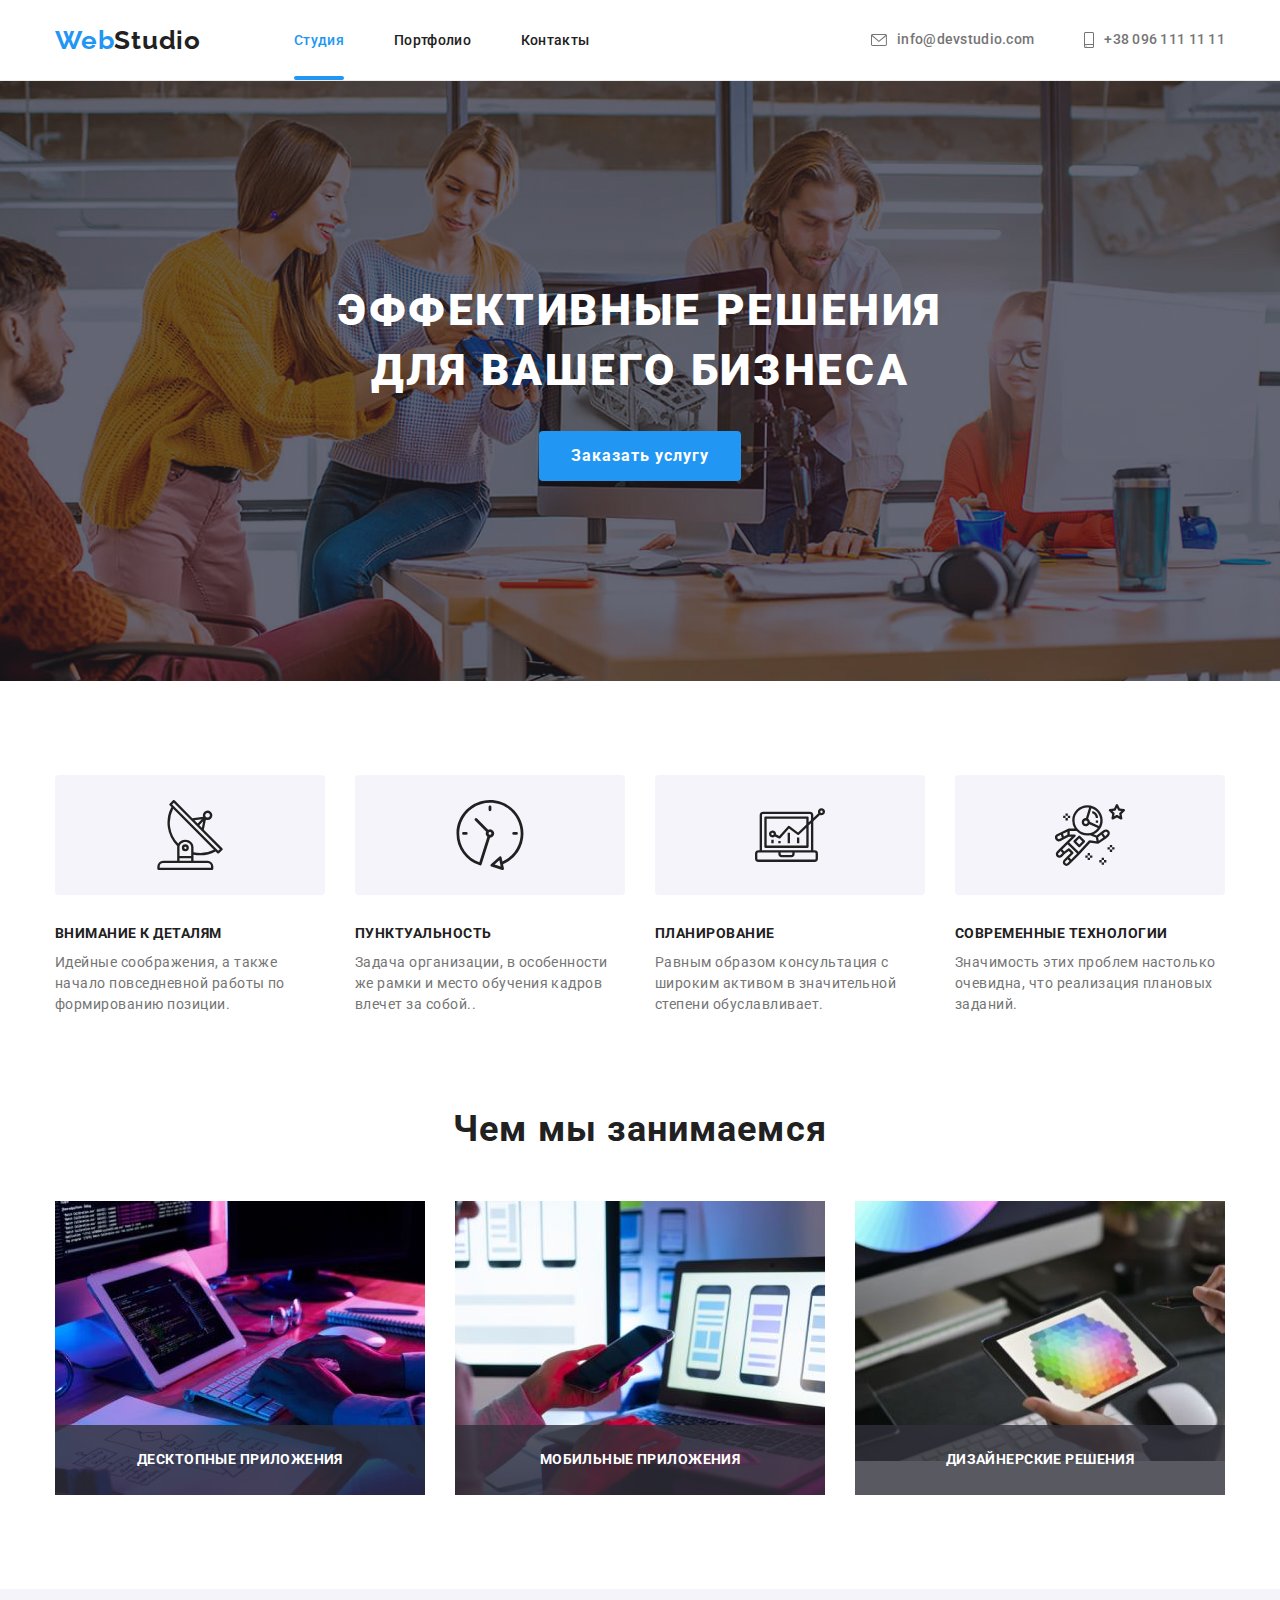
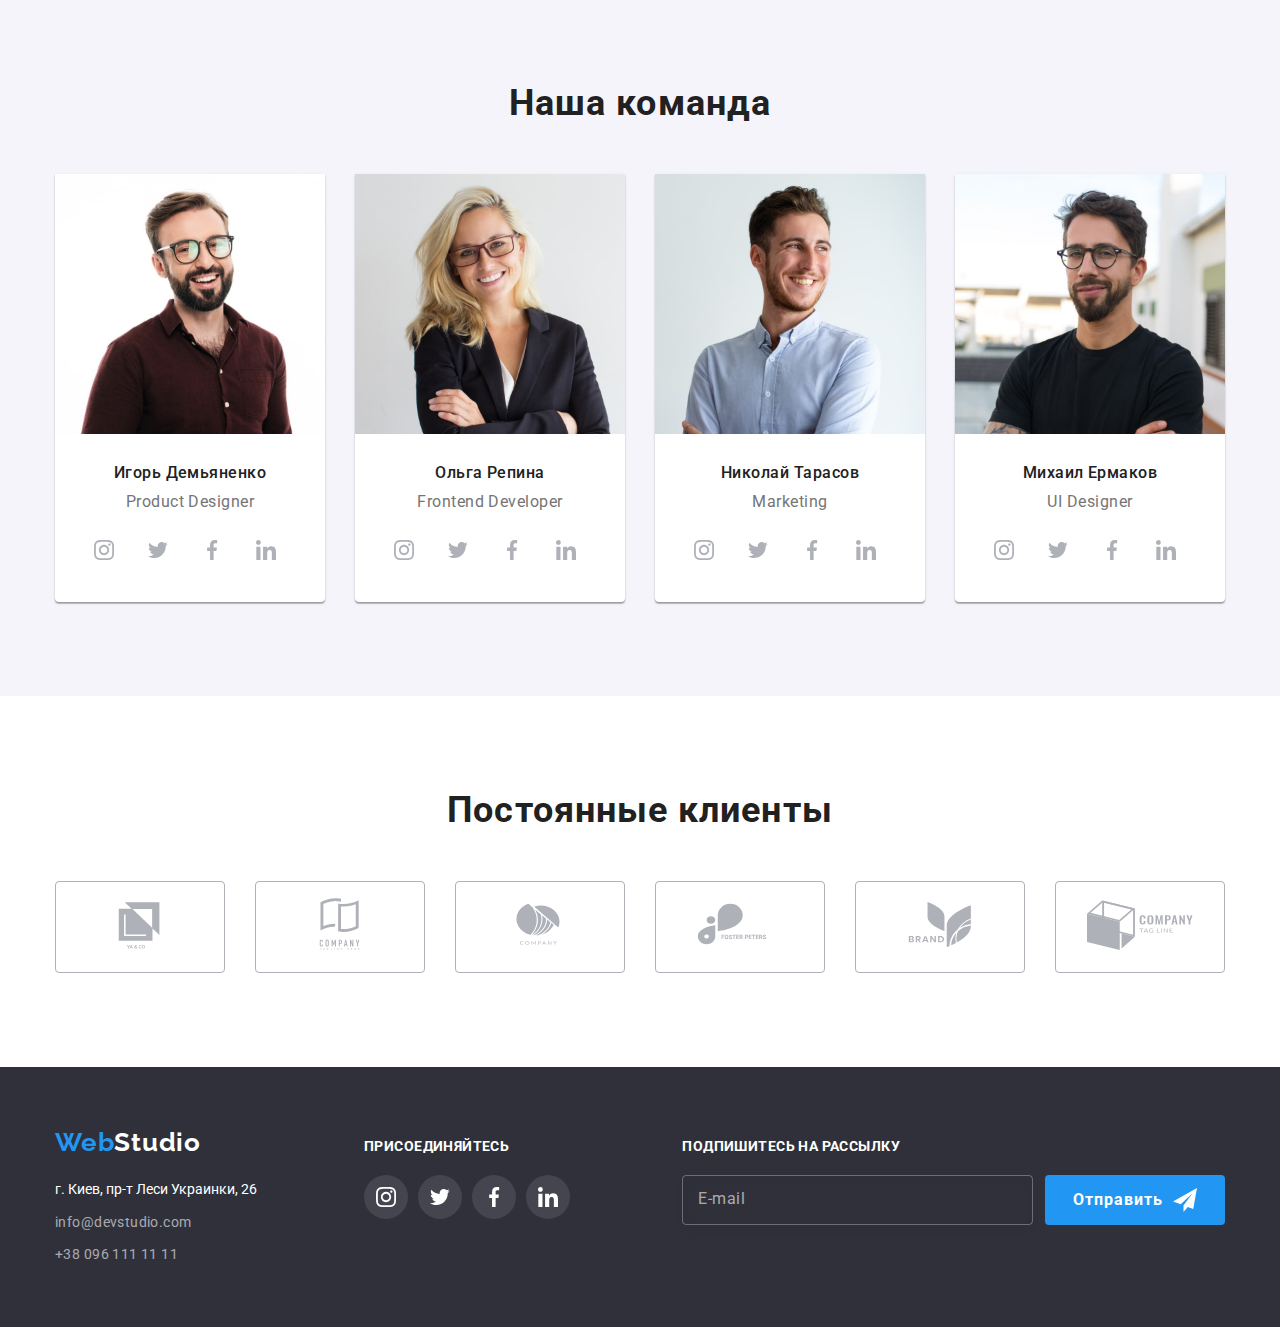
==== commit a30ecfb9: "зробив адаптив і респонз всіх елементів" ====
--- a/index.html
+++ b/index.html
@@ -116,7 +116,7 @@
         <div
           class="container__nav-contacts">
           <a class="logo logo--dark"
-            href="/">
+            href="./index.html">
             <span
               class="logo__accent-logo">
               Web</span>Studio
@@ -543,7 +543,7 @@
                   images\first-image@2x.jpg 2x"
                   type="image/jpg">
                 <img
-                  src="images/first-image.jpg"
+                  src="./images/first-image.jpg"
                   width="370"
                   alt="Человек печатает на клавиатуре"
                   class="offers__image" />
@@ -563,7 +563,7 @@
                   srcset="images\second-image.jpg 1x, images\second-image@2x.jpg 2x"
                   type="image/jpg">
                 <img
-                  src="images/second-image.jpg"
+                  src="./images/second-image.jpg"
                   width="370"
                   alt="Человек смотрит в телефон"
                   class="offers__image" />
@@ -583,7 +583,7 @@
                   srcset="images\third-image.jpg 1x, images\third-image@2x.jpg 2x"
                   type="image/jpg">
                 <img
-                  src="images/third-image.jpg"
+                  src="./images/third-image.jpg"
                   width="370"
                   height="260"
                   alt="Человек рисует на планшете"
@@ -754,7 +754,7 @@
 
                 <img
                   class="team__mate-image"
-                  src="images/olga-img.jpg"
+                  src="./images/Olga-450-img.jpg"
                   width="270"
                   alt="Девушка в очках и костюме" />
               </picture>
@@ -870,7 +870,7 @@
                   type="image/jpg">
                 <img
                   class="team__mate-image"
-                  src="images/nikolay-img.jpg"
+                  src="./images/nikolay-450-img.jpg"
                   alt="Улыбающийся мужчина"
                   width="270"
                   height="260" />
@@ -988,7 +988,7 @@
 
                 <img
                   class="team__mate-image"
-                  src="images/mikhail-img.jpg"
+                  src="./images/mikhail-450-img.jpg"
                   alt="Мужчина в очках"
                   width="270"
                   height="260" />
@@ -1201,7 +1201,7 @@
         <div
           class="address-wrapper">
           <a class="logo logo--light"
-            href="">
+            href="./index.html">
             <span
               class="logo__accent-logo">Web</span>Studio
           </a>
--- a/css/main.min.css
+++ b/css/main.min.css
@@ -1,2 +1,2 @@
-.container{margin-left:auto;margin-right:auto;padding-left:15px;padding-right:15px}@media screen and (min-width: 480px){.container{width:480px}}@media screen and (min-width: 768px){.container{width:768px}}@media screen and (min-width: 1200px){.container{width:1200px}}body{color:#212121;background-color:var(--bg-color);font-family:Roboto, sans-serif}h1,h2,h3,h4,h5,h6,p,ul{margin-left:0;margin-top:0;margin-bottom:0}img{display:block;max-width:100%}.list{list-style:none;text-decoration:none;padding:0;margin:0}.section{padding-top:94px;padding-bottom:94px}@media screen and (max-width: 1200px){.section{padding-top:60px;padding-bottom:60px}}.section:last-child{padding-bottom:94px}@media screen and (max-width: 1200px){.section:last-child{padding-bottom:60px}}.link{list-style:none;text-decoration:none;color:currentColor}.heading{margin-bottom:50px;color:#212121;letter-spacing:0px;font-size:36px;line-height:1.16;text-align:center;letter-spacing:0.03em}@media screen and (max-width: 767.98px){.btn-reset{display:-webkit-inline-box;display:-ms-inline-flexbox;display:inline-flex;padding:0;background-color:transparent;border:none;margin-left:auto}}@media screen and (min-width: 768px){.btn-reset{display:none}}.page-header{border-bottom:1px solid #ececec;position:relative}.hero{display:-webkit-box;display:-ms-flexbox;display:flex;text-align:center;background:-webkit-gradient(linear, left top, left bottom, from(rgba(47,48,58,0.4)), to(rgba(47,48,58,0.4))),url(../images/Img.jpg);background:linear-gradient(rgba(47,48,58,0.4), rgba(47,48,58,0.4)),url(../images/Img.jpg);background-repeat:no-repeat;margin-left:auto;margin-right:auto;padding-top:200px;padding-bottom:200px;max-width:1600px;background-size:cover}.hero__heading{margin-bottom:30px;color:#fff;font-size:44px;text-align:center;line-height:1.36;text-transform:uppercase;font-weight:900;margin-bottom:40px;letter-spacing:0.06em}@media screen and (max-width: 1199.98px){.hero__heading{font-size:26px;line-height:1.6em}}.advantages__icon{fill:#212121;-webkit-transition:250ms cubic-bezier(0.4, 0, 0.2, 1);transition:250ms cubic-bezier(0.4, 0, 0.2, 1)}.advantages__icon-container{display:-webkit-box;display:-ms-flexbox;display:flex;background-color:#f5f4fa;-webkit-box-pack:center;-ms-flex-pack:center;justify-content:center;-webkit-box-align:center;-ms-flex-align:center;align-items:center;margin-bottom:30px;height:120px;border-radius:4px}@media screen and (max-width: 767px){.advantages__icon-container{max-width:450px}}@media screen and (min-width: 1200px){.advantages__icon-container{width:270px}}.advantages__icon-container:focus .advantages__icon,.advantages__icon-container:hover .advantages__icon,.advantages__icon-container:active .advantages__icon{fill:#2196f3}.advantages__item{margin-right:30px;list-style:none;letter-spacing:0.03em}.advantages__item:last-child{margin-right:0}@media screen and (min-width: 768px) and (max-width: 1200px){.advantages__item{margin-bottom:30px}}@media screen and (min-width: 768px) and (max-width: 1200px){.advantages__item:nth-last-child(-n+2){margin-bottom:0}}@media screen and (min-width: 768px) and (max-width: 1200px){.advantages__item:nth-child(2n){margin-right:0}}@media screen and (min-width: 480px){.advantages__item{width:450px;margin-right:0}}@media screen and (max-width: 768px){.advantages__item{max-width:450px;margin-right:0;margin-bottom:30px}}@media screen and (min-width: 768px){.advantages__item{width:354px;margin-right:30px}}@media screen and (min-width: 1200px){.advantages__item{width:270px;margin-right:30px}}.advantages__list{padding:0;display:-webkit-box;display:-ms-flexbox;display:flex;-ms-flex-pack:distribute;justify-content:space-around}@media screen and (max-width: 767px){.advantages__list{display:block;max-width:450px}}@media screen and (min-width: 768px){.advantages__list{display:-webkit-box;display:-ms-flexbox;display:flex;-ms-flex-wrap:wrap;flex-wrap:wrap}}.advantages__heading{color:#212121;font-size:14px;font-weight:700;line-height:1.17;text-transform:uppercase;margin-bottom:10px}@media screen and (max-width: 767px){.advantages__heading{max-width:450px;text-align:center}}@media screen and (min-width: 480px){.advantages__heading{max-width:450px}}.advantages__paragraph{color:#757575;font-size:14px;font-weight:400;line-height:1.5}.offers__paragraph{width:100%;height:70px;background-color:rgba(47,48,58,0.8);display:-webkit-box;display:-ms-flexbox;display:flex;-webkit-box-pack:center;-ms-flex-pack:center;justify-content:center;-webkit-box-align:center;-ms-flex-align:center;align-items:center;color:#fff;font-size:14px;font-weight:700;line-height:1.17;letter-spacing:0.03em;text-transform:uppercase;position:absolute;bottom:0;left:0}.offers__item{-webkit-box-pack:justify;-ms-flex-pack:justify;justify-content:space-between;list-style:none;padding-left:0;display:-webkit-box;display:-ms-flexbox;display:flex;list-style:none;margin-right:30px;list-style:none;position:relative}.offers__item:last-child{margin-right:0}.offers__list{display:-webkit-box;display:-ms-flexbox;display:flex;-webkit-box-pack:justify;-ms-flex-pack:justify;justify-content:space-between;padding-left:0}.offers.section{padding-top:0;padding-bottom:94px}@media screen and (max-width: 1200px){.offers.section{display:none}}.team{background-color:#f5f4fa}.team__container{padding-top:30px;padding-bottom:30px}@media screen and (max-width: 768px){.team__container{padding-bottom:24px}}.team__links{display:-webkit-box;display:-ms-flexbox;display:flex;-webkit-box-pack:center;-ms-flex-pack:center;justify-content:center;-webkit-box-align:center;-ms-flex-align:center;align-items:center;padding-left:0}.team__social-links{margin-right:10px}.team__list{text-align:center;padding-left:0;display:-webkit-box;display:-ms-flexbox;display:flex;-webkit-box-pack:justify;-ms-flex-pack:justify;justify-content:space-between;list-style:none}@media screen and (max-width: 768px){.team__list{display:block}}@media screen and (min-width: 768px) and (max-width: 1200px){.team__list{display:-webkit-box;display:-ms-flexbox;display:flex;-ms-flex-wrap:wrap;flex-wrap:wrap}}.team__item{background-color:#fff;-webkit-box-shadow:0px 1px 3px rgba(0,0,0,0.12),0px 1px 1px rgba(0,0,0,0.14),0px 2px 1px rgba(0,0,0,0.2);box-shadow:0px 1px 3px rgba(0,0,0,0.12),0px 1px 1px rgba(0,0,0,0.14),0px 2px 1px rgba(0,0,0,0.2);border-radius:0px 0px 4px 4px}@media screen and (max-width: 768px){.team__item{max-width:450px;margin-bottom:30px}}@media screen and (min-width: 768px) and (max-width: 1200px){.team__item:nth-last-child(-n+2){margin-bottom:0}}@media screen and (min-width: 768px) and (max-width: 1200px){.team__item{width:354px;margin-bottom:30px}}.team__heading{margin-bottom:50px;text-align:center;font-size:36px;font-weight:700;line-height:1.18;letter-spacing:0.03em}.team__mate{font-size:16px;font-weight:500;color:#212121;line-height:1.18;letter-spacing:0.03em;margin-bottom:10px}.team__position{font-size:16px;font-weight:400;color:#757575;letter-spacing:0.03em;margin-bottom:16px}@media screen and (max-width: 768px){.team__mate-image{width:100%;height:auto}}@media screen and (min-width: 768px) and (max-width: 1200px){.team__mate-image{width:100%;height:auto}}.clients__list.list{display:-webkit-box;display:-ms-flexbox;display:flex;-webkit-box-pack:center;-ms-flex-pack:center;justify-content:center;-webkit-box-align:center;-ms-flex-align:center;align-items:center}@media screen and (max-width: 767.98px){.clients__list.list{display:-webkit-box;display:-ms-flexbox;display:flex;-ms-flex-wrap:wrap;flex-wrap:wrap;gap:30px}}@media screen and (min-width: 768px) and (max-width: 1200px){.clients__list.list{display:-webkit-box;display:-ms-flexbox;display:flex;-ms-flex-wrap:wrap;flex-wrap:wrap}}.client{display:-webkit-box;display:-ms-flexbox;display:flex;-webkit-box-pack:center;-ms-flex-pack:center;justify-content:center;-webkit-box-align:center;-ms-flex-align:center;align-items:center;width:170px;height:92px;border:1px solid #afb1b8;border-radius:4px;margin-right:30px;cursor:pointer}.client:last-child{margin-right:0}.client:hover,.client:focus{border-color:#2196f3}@media screen and (max-width: 767.98px){.client{width:210px;margin-right:0}}@media screen and (min-width: 768px) and (max-width: 1200px){.client{-ms-flex-preferred-size:calc(100% / 3 - 20px);flex-basis:calc(100% / 3 - 20px)}}@media screen and (min-width: 480px) and (max-width: 767.98px){.client:nth-child(2n){margin-right:0}}@media screen and (min-width: 768px) and (max-width: 1200px){.client:nth-child(3n){margin-right:0}}@media screen and (min-width: 768px) and (max-width: 1200px){.client:nth-child(-n+3){margin-bottom:30px}}.footer{background-color:#2f303a;text-decoration:none;padding-top:60px;padding-bottom:60px}.address-list{margin-bottom:9px;color:rgba(255,255,255,0.6);font-size:14px;text-decoration:none;font-weight:400;line-height:1.71;font-style:normal}@media screen and (max-width: 767.98px){.footer-social-links{margin-bottom:60px}}.footer-social-links__list{display:-webkit-box;display:-ms-flexbox;display:flex}@media screen and (max-width: 767.98px){.footer-social-links__list{-webkit-box-pack:center;-ms-flex-pack:center;justify-content:center}}@media screen and (min-width: 480px) and (max-width: 767.98px){.footer-social-links__list{-webkit-box-pack:center;-ms-flex-pack:center;justify-content:center}}.footer__container{display:-webkit-box;display:-ms-flexbox;display:flex;-webkit-box-align:baseline;-ms-flex-align:baseline;align-items:baseline}@media screen and (max-width: 767.98px){.footer__container{display:block;text-align:center}}@media screen and (min-width: 480px) and (max-width: 767.98px){.footer__container{display:block;text-align:center;text-align:center}}@media screen and (min-width: 768px) and (max-width: 1199.98px){.footer__container{display:-webkit-box;display:-ms-flexbox;display:flex;-ms-flex-wrap:wrap;flex-wrap:wrap;-webkit-box-pack:center;-ms-flex-pack:center;justify-content:center}}.footer-heading{color:#fff;line-height:1.17;letter-spacing:0.03em;font-weight:700;font-size:14px;margin-bottom:20px}@media screen and (min-width: 768px) and (max-width: 1199.98px){.footer-heading{text-align:center}}.address-wrapper{margin-right:70px}@media screen and (max-width: 767.98px){.address-wrapper{margin-right:0;margin-bottom:60px}}@media screen and (min-width: 480px) and (max-width: 767.98px){.address-wrapper{margin-right:0;margin-bottom:60px}}@media screen and (min-width: 768px) and (max-width: 1199.98px){.address-wrapper{text-align:center;margin-right:165px;width:231px;margin-bottom:60px}}.footer-social-links__item{margin-right:10px}.footer-social-links__item:last-child{margin-right:0}.footer__address{margin-bottom:9px;color:#fff;font-size:14px;text-decoration:none;font-weight:400;line-height:1.71;font-style:normal}.buttons.list{display:-webkit-box;display:-ms-flexbox;display:flex;-webkit-box-pack:center;-ms-flex-pack:center;justify-content:center;margin-bottom:50px;letter-spacing:0.03em}@media screen and (max-width: 767.98px){.buttons.list{-ms-flex-wrap:wrap;flex-wrap:wrap;-webkit-box-pack:start;-ms-flex-pack:start;justify-content:flex-start}}.buttons__item{margin-right:10px}.buttons__btn{display:inline-block;padding:6px 22px 6px 22px;border-radius:4px;text-align:center;border-color:transparent;font-size:16px;cursor:pointer;text-decoration:none;background-color:#f5f4fa;font-weight:500;font-family:inherit;line-height:1.7;-webkit-transition:250ms cubic-bezier(0.4, 0, 0.2, 1);transition:250ms cubic-bezier(0.4, 0, 0.2, 1)}.buttons__btn:focus,.buttons__btn:hover{background-color:#2196f3;color:#fff;border-color:transparent;text-decoration:none;-webkit-box-shadow:0px 3px 1px rgba(0,0,0,0.1),0px 1px 2px rgba(0,0,0,0.08),0px 2px 2px rgba(0,0,0,0.12);box-shadow:0px 3px 1px rgba(0,0,0,0.1),0px 1px 2px rgba(0,0,0,0.08),0px 2px 2px rgba(0,0,0,0.12)}@media screen and (max-width: 767.98px){.buttons__btn{margin-bottom:15px}}.cards.list{display:-webkit-box;display:-ms-flexbox;display:flex;-ms-flex-wrap:wrap;flex-wrap:wrap;margin-right:-30px;margin-bottom:-30px}@media screen and (max-width: 767.98px){.cards.list{margin-right:0;margin-left:0;display:block}}.card-container{padding-top:20px;padding-right:24px;padding-bottom:20px;padding-left:24px}.card{margin-right:30px;margin-bottom:30px;border:1px solid #eeeeee;-ms-flex-preferred-size:calc((100% - 2 * 60px) / 3);flex-basis:calc((100% - 2 * 60px) / 3);-webkit-transition:250ms cubic-bezier(0.4, 0, 0.2, 1);transition:250ms cubic-bezier(0.4, 0, 0.2, 1)}.card:hover,.card:focus{-webkit-box-shadow:0px 1px 1px rgba(0,0,0,0.12),0px 4px 4px rgba(0,0,0,0.06),1px 4px 6px rgba(0,0,0,0.16);box-shadow:0px 1px 1px rgba(0,0,0,0.12),0px 4px 4px rgba(0,0,0,0.06),1px 4px 6px rgba(0,0,0,0.16)}@media screen and (min-width: 767.98px) and (max-width: 1199.98px){.card:nth-child(2n){margin-right:0}}@media screen and (min-width: 767.98px) and (max-width: 1199.98px){.card:last-child{margin-right:auto;margin-left:auto}}@media screen and (min-width: 1200px){.card:nth-child(3n){margin-right:0}.card:nth-last-child(-n+3){margin-bottom:0}}@media screen and (min-width: 1200px) and (max-width: 767.98px){.card:nth-last-child(-n+3){margin-bottom:30px}}@media screen and (max-width: 767px){.card{margin-right:0}}.card__image{width:100%;height:auto}.card-link{text-decoration:none}.card-container__heading{color:#212121;font-size:18px;text-decoration:none;font-weight:700;line-height:2;margin-bottom:4px;letter-spacing:0.06em}.card-container__heading .card-container__heading:hover,.card-container__heading .card-container__heading:focus{color:#2196f3;text-decoration:none}.card-container__paragraph{color:#757575;font-size:16px;text-decoration:none;font-weight:400;line-height:1.77;letter-spacing:0.03em}.card-container__paragraph .card-container__paragraph:hover,.card-container__paragraph .card-container__paragraph:focus{color:#2196f3;text-decoration:none}.overlay-container{position:relative;max-width:100%;width:370px;height:294px;overflow:hidden}@media screen and (max-width: 767.98px){.overlay-container{height:auto;width:100%;max-width:450px}}@media screen and (min-width: 768px) and (max-width: 1199.98px){.overlay-container{width:351px;max-width:351px}}.overlay-container__paragraph{position:absolute;bottom:0;left:0;right:0;background-color:rgba(33,150,243,0.9);overflow:hidden;width:100%;height:100%;-webkit-transform:translateY(100%);transform:translateY(100%);-webkit-transition:250ms cubic-bezier(0.4, 0, 0.2, 1);transition:250ms cubic-bezier(0.4, 0, 0.2, 1);color:#fff;font-family:"Roboto";font-size:400;font-size:18px;letter-spacing:00.03em;line-height:1.55}.card:hover .overlay-container__paragraph,.card:focus .overlay-container__paragraph{-webkit-transform:translateY(0);transform:translateY(0)}@media screen and (max-width: 767.98px){.overlay-container__paragraph{padding:77px 24px;overflow:scroll}}@media screen and (min-width: 768px) and (max-width: 1199.98px){.overlay-container__paragraph{padding:49px 24px}}@media screen and (min-width: 1200px){.overlay-container__paragraph{padding:63px 24px}}.logo{display:-webkit-box;display:-ms-flexbox;display:flex;-webkit-box-align:center;-ms-flex-align:center;align-items:center;margin-right:93px;font-size:26px;text-decoration:none;font-family:Raleway, sans-serif;font-weight:700;letter-spacing:0.03em;line-height:1.17}@media screen and (max-width: 1199.98px){.logo{font-size:24px;margin-right:auto}}.logo__accent-logo{color:#2196f3;text-decoration:none}.logo-footer__accent-logo{color:#2196f3;text-decoration:none}.logo--light{color:#fff;margin-bottom:20px}@media screen and (max-width: 767.98px){.logo--light{margin-right:0;-webkit-box-pack:center;-ms-flex-pack:center;justify-content:center;font-size:24px}}@media screen and (min-width: 480px) and (max-width: 767.98px){.logo--light{display:block;text-align:center;margin-right:0;font-size:24px}}@media screen and (min-width: 768px) and (max-width: 1199.98px){.logo--light{margin-right:0;-webkit-box-pack:center;-ms-flex-pack:center;justify-content:center;font-size:24px}}.logo--dark{color:#212121}@media screen and (max-width: 767.98px){.menu-button{z-index:100;margin-left:auto}}@media screen and (min-width: 768px){.menu-button{display:none}}.menu-button .icon-cross{display:none}.menu-button.is-open .icon-cross{display:block}.menu-button.is-open .icon-menu{display:none}@media screen and (max-width: 767.98px){.menu-container{position:absolute;-webkit-transform:translateX(-100%);transform:translateX(-100%);-webkit-transition:250ms cubic-bezier(0.4, 0, 0.2, 1);transition:250ms cubic-bezier(0.4, 0, 0.2, 1)}}@media screen and (max-width: 767.98px){.menu-container.is-open{display:block;position:absolute;-webkit-transform:translateX(0);transform:translateX(0);width:100%;background-color:#fff;z-index:50;padding:48px 0px 48px 40px;-webkit-box-shadow:0px 4px 8px rgba(0,0,0,0.04),0px 2px 4px rgba(0,0,0,0.08),0px 1px 3px rgba(0,0,0,0.16);box-shadow:0px 4px 8px rgba(0,0,0,0.04),0px 2px 4px rgba(0,0,0,0.08),0px 1px 3px rgba(0,0,0,0.16)}}@media screen and (min-width: 768px){.menu-container__nav{display:none}}@media screen and (max-width: 767.98px){.menu-container__nav{height:100vh;display:-webkit-box;display:-ms-flexbox;display:flex;-webkit-box-orient:vertical;-webkit-box-direction:normal;-ms-flex-direction:column;flex-direction:column;-webkit-box-pack:justify;-ms-flex-pack:justify;justify-content:space-between}}.mobile-menu-navigation__link{font-weight:500;font-size:40px;line-height:47px;letter-spacing:0.02em;color:#212121}.mobile-menu-navigation__link:hover,.mobile-menu-navigation__link:focus{color:#2196f3}.mobile-menu-navigation--current{color:#2196f3}.menu-container-contacts__item{margin-bottom:32px;font-weight:500;font-size:24px;line-height:28px;letter-spacing:0.02em;color:#757575}.menu-container-contacts__item:first-child{margin-bottom:32px;font-size:36px}.menu-container-contacts__item:last-child{margin-bottom:0}.mobile-menu-navigation__item{margin-bottom:36px}.mobile-menu-navigation__item:last-child{margin-bottom:0}.menu-social-links{display:-webkit-box;display:-ms-flexbox;display:flex;padding-left:0;-ms-flex-wrap:wrap;flex-wrap:wrap}.menu-social-links__item{padding-left:0;font-weight:500;font-size:18px;line-height:22px;letter-spacing:0.02em;color:#2196f3;padding-right:9px;margin-left:9px;border-right:1px solid rgba(33,33,33,0.2)}.menu-social-links__item:first-child{padding-left:0;margin-left:0}.menu-social-links__item:last-child{padding-right:0;border-right:0}.navigation__list{display:-webkit-box;display:-ms-flexbox;display:flex}.navigation__item{margin-right:50px;-webkit-box-align:center;-ms-flex-align:center;align-items:center;letter-spacing:0.02em}.navigation__item:last-child{margin-right:auto}.navigation__link{position:relative;-webkit-transition:250ms cubic-bezier(0.4, 0, 0.2, 1);transition:250ms cubic-bezier(0.4, 0, 0.2, 1);padding-top:32px;padding-bottom:32px;margin-right:0;font-size:14px;line-height:1.17;text-decoration:none;font-weight:500;color:var(--main-text-color);display:block;-webkit-box-align:center;-ms-flex-align:center;align-items:center}.navigation__link:hover,.navigation__link:focus{color:#2196f3;text-decoration:none}.navigation__link--current-color{color:#2196f3}.navigation__link--current-color::after{position:absolute;content:"";bottom:0;left:0;width:100%;height:4px;display:block;border-radius:2px;background-color:#2196f3}@media screen and (max-width: 767.98px){.navigation__list{display:none}}.contacts{display:-webkit-box;display:-ms-flexbox;display:flex;margin-left:auto;-webkit-box-align:center;-ms-flex-align:center;align-items:center}@media screen and (max-width: 767.98px){.contacts{display:none}}@media screen and (min-width: 767.98px) and (max-width: 1199.98px){.contacts{-webkit-box-orient:vertical;-webkit-box-direction:normal;-ms-flex-direction:column;flex-direction:column;-webkit-box-align:start;-ms-flex-align:start;align-items:flex-start}}.contacts__email{margin-right:50px}@media screen and (min-width: 768px) and (max-width: 1199.98px){.contacts__email{margin-bottom:10px}}.contacts__email,.contacts__phone-number{display:-webkit-box;display:-ms-flexbox;display:flex;-webkit-box-align:center;-ms-flex-align:center;align-items:center;color:#757575;font-size:14px;text-decoration:none;font-weight:500;letter-spacing:0.02em;line-height:1.14;padding-top:32px;padding-bottom:32px;-webkit-transition:250ms cubic-bezier(0.4, 0, 0.2, 1);transition:250ms cubic-bezier(0.4, 0, 0.2, 1)}@media screen and (min-width: 767.98px) and (max-width: 1199.98px){.contacts__email,.contacts__phone-number{padding:0;margin-right:0;font-size:12px}}.contacts__email:focus,.contacts__phone-number:focus,.contacts__email:hover,.contacts__phone-number:hover{color:#2196f3;text-decoration:none}.container__nav-contacts{display:-webkit-box;display:-ms-flexbox;display:flex;-webkit-box-align:center;-ms-flex-align:center;align-items:center}@media screen and (max-width: 767.98px){.container__nav-contacts{padding:15px 0}}.contacts__icon{margin-right:10px;fill:currentColor}.footer__phone{display:block;text-decoration:none;color:rgba(255,255,255,0.6);letter-spacing:00.03em;font-size:14px;font-weight:400;line-height:1.7;-webkit-transition:250ms cubic-bezier(0.4, 0, 0.2, 1);transition:250ms cubic-bezier(0.4, 0, 0.2, 1)}.footer__email{display:block;margin-bottom:9px;text-decoration:none;color:rgba(255,255,255,0.6);letter-spacing:00.03em;font-size:14px;font-weight:400;line-height:1.7;-webkit-transition:250ms cubic-bezier(0.4, 0, 0.2, 1);transition:250ms cubic-bezier(0.4, 0, 0.2, 1)}.footer__email:focus,.footer__email:hover,.footer__phone:hover,.footer__phone:focus{color:#2196f3}.email{display:block;margin-right:50px;-webkit-transition:var(--transition-cubic);transition:var(--transition-cubic)}.backdrop{position:fixed;top:0;left:0;width:100%;height:100%;background-color:rgba(0,0,0,0.2);z-index:1000;overflow:scroll}.backdrop.is-hidden{opacity:0;pointer-events:none;visibility:hidden;-webkit-transition:250ms 250ms cubic-bezier(0.4, 0, 0.2, 1);transition:250ms 250ms cubic-bezier(0.4, 0, 0.2, 1)}.backdrop.is-hidden .modal-wrapper{-webkit-transform:translate(-50%, -50%) scale(0.1);transform:translate(-50%, -50%) scale(0.1)}.modal-wrapper{padding-top:40px;padding-right:39px;padding-bottom:40px;padding-left:41px;position:absolute;top:50%;left:50%;width:528px;background-color:white;-webkit-transform:translate(-50%, -50%);transform:translate(-50%, -50%);border-radius:4px;-webkit-box-shadow:0px 1px 3px rgba(0,0,0,0.12),0px 1px 1px rgba(0,0,0,0.14),0px 2px 1px rgba(0,0,0,0.2);box-shadow:0px 1px 3px rgba(0,0,0,0.12),0px 1px 1px rgba(0,0,0,0.14),0px 2px 1px rgba(0,0,0,0.2);-webkit-transform:translate(-50%, -50%) scale(1);transform:translate(-50%, -50%) scale(1);-webkit-transition:250ms 250ms cubic-bezier(0.4, 0, 0.2, 1);transition:250ms 250ms cubic-bezier(0.4, 0, 0.2, 1)}@media screen and (max-width: 1199.98px){.modal-wrapper{-webkit-transform:translate(-50%, -45%);transform:translate(-50%, -45%)}}@media screen and (min-width: 480px) and (max-width: 1199.98px){.modal-wrapper{width:450px}}@media screen and (max-width: 768px){.modal-wrapper{width:100%;max-width:450px;height:auto}}.form-field__icon{position:absolute;top:50%;left:12px}.form-field__label{display:block;font-weight:400;font-size:12px;line-height:1.17em;letter-spacing:0.01em;text-align:left;color:#757575;margin-bottom:4px}.form-field{position:relative;margin-bottom:10px}.form-field:last-child{margin-bottom:20px}.textarea-comment{width:100%;height:120px;padding:12px 16px;resize:none;outline:transparent;border:1px solid rgba(33,33,33,0.2);border-radius:4px;-webkit-transition:250ms cubic-bezier(0.4, 0, 0.2, 1);transition:250ms cubic-bezier(0.4, 0, 0.2, 1)}.textarea-comment:focus{border:1px solid #2196f3}textarea[placeholder]{font-weight:400;font-size:14px;line-height:16px;letter-spacing:0.01em;font-family:"Roboto"}.form-registration{display:inline-block;font-weight:700;font-size:20px;line-height:1.17em;text-align:center;letter-spacing:0.03em;color:#212121;margin-bottom:12px}.checkbox-policy{display:-webkit-box;display:-ms-flexbox;display:flex;-webkit-box-align:center;-ms-flex-align:center;align-items:center;-webkit-box-pack:center;-ms-flex-pack:center;justify-content:center;margin-bottom:30px}.form-policy{-webkit-appearance:none;-moz-appearance:none;-ms-appearance:none;appearance:none}.checkbox-policy__description{font-weight:400;font-size:12px;line-height:1.17em;letter-spacing:0.03em;color:#757575;cursor:pointer}.checkbox-policy__link{color:#2196f3;text-decoration:underline}.custom-checkbox{width:16px;height:15px;display:-webkit-box;display:-ms-flexbox;display:flex;-webkit-box-align:center;-ms-flex-align:center;align-items:center;-webkit-box-pack:center;-ms-flex-pack:center;justify-content:center;border:2px solid #212121;border-radius:2px;margin-right:7px;cursor:pointer}.form-policy:focus+.custom-checkbox{border:2px solid #2196f3}.custom-checkbox__icon{opacity:0;-webkit-transition:250ms cubic-bezier(0.4, 0, 0.2, 1);transition:250ms cubic-bezier(0.4, 0, 0.2, 1)}.form-policy:checked+.custom-checkbox .custom-checkbox__icon{opacity:1;fill:white}.form-policy:checked+.custom-checkbox{background-color:#2196f3;border:2px solid #2196f3}.btn-primary{background:#2196f3;color:#fff;border-radius:4px;border-color:transparent;border:0px;font-family:"Roboto";font-style:normal;font-weight:700;font-size:16px;line-height:1.9em;letter-spacing:0.06em;text-align:center;cursor:pointer}.btn-primary--mailing{display:-webkit-box;display:-ms-flexbox;display:flex;-webkit-box-pack:center;-ms-flex-pack:center;justify-content:center;-webkit-box-align:center;-ms-flex-align:center;align-items:center;padding:10px 28px}@media screen and (max-width: 767.98px){.btn-primary--mailing{width:210px;max-width:100%;margin:0 auto}}@media screen and (min-width: 480px) and (max-width: 1199.98px){.btn-primary--mailing{width:210px;margin-right:auto;margin-left:auto}}.btn-primary--hero{padding:10px 32px}.btn-primary--submit{padding:10px 55px;-webkit-transition:250ms cubic-bezier(0.4, 0, 0.2, 1);transition:250ms cubic-bezier(0.4, 0, 0.2, 1)}.btn-primary--submit:hover{background:#188ce8;-webkit-box-shadow:0px 4px 4px rgba(0,0,0,0.15);box-shadow:0px 4px 4px rgba(0,0,0,0.15)}.modal-btn{position:absolute;top:8px;right:8px;width:30px;height:30px;display:-webkit-box;display:-ms-flexbox;display:flex;-webkit-box-pack:center;-ms-flex-pack:center;justify-content:center;-webkit-box-align:center;-ms-flex-align:center;align-items:center;border:1px solid rgba(0,0,0,0.1);border-radius:50%;padding:0;background-color:#fff;cursor:pointer;-webkit-transition:250ms 250ms cubic-bezier(0.4, 0, 0.2, 1);transition:250ms 250ms cubic-bezier(0.4, 0, 0.2, 1)}.modal-btn__icon{fill:#000;-webkit-transition:250ms cubic-bezier(0.4, 0, 0.2, 1);transition:250ms cubic-bezier(0.4, 0, 0.2, 1)}.modal-btn:hover .modal-btn__icon{fill:#2196f3}.mailing-btn{padding:10px 28px;display:-webkit-box;display:-ms-flexbox;display:flex;-webkit-box-align:center;-ms-flex-align:center;align-items:center;-webkit-box-pack:center;-ms-flex-pack:center;justify-content:center;background:#2196f3;border-radius:4px;border:0px;text-align:center;letter-spacing:0.06em;font-family:"Roboto";font-style:normal;font-weight:700;font-size:16px;line-height:1.9em;letter-spacing:0.06em;color:#ffffff;cursor:pointer}.mailing-btn:hover{-webkit-transition:250ms cubic-bezier(0.4, 0, 0.2, 1);transition:250ms cubic-bezier(0.4, 0, 0.2, 1)}input{border-color:rgba(33,33,33,0.2);border-radius:4px}.form-field__input{width:100%;height:40px;border:1px solid rgba(33,33,33,0.2);border-radius:4px;padding:12px 42px;outline:transparent;-webkit-transition:250ms cubic-bezier(0.4, 0, 0.2, 1);transition:250ms cubic-bezier(0.4, 0, 0.2, 1)}.form-field__input:focus{border:1px solid #2196f3}.form-field__input:focus+svg{fill:#2196f3}.mail-input-wrapper__input{height:50px;padding:15px 16px;border:1px solid rgba(255,255,255,0.3);-webkit-filter:drop-shadow(0px 4px 4px rgba(0,0,0,0.15));filter:drop-shadow(0px 4px 4px rgba(0,0,0,0.15));background-color:transparent;border-radius:4px;outline:transparent;color:rgba(255,255,255,0.6);margin-right:12px}@media screen and (max-width: 767.98px){.mail-input-wrapper__input{max-width:100%;width:450px;margin-right:0;margin-bottom:20px}}@media screen and (min-width: 480px) and (max-width: 1199.98px){.mail-input-wrapper__input{width:450px;margin-right:0;margin-bottom:20px}}@media screen and (min-width: 1200px){.mail-input-wrapper__input{width:351px}}.mail-input-wrapper{display:-webkit-box;display:-ms-flexbox;display:flex;position:relative}@media screen and (max-width: 767.98px){.mail-input-wrapper{-webkit-box-orient:vertical;-webkit-box-direction:normal;-ms-flex-direction:column;flex-direction:column}}@media screen and (min-width: 480px) and (max-width: 767.98px){.mail-input-wrapper{-webkit-box-orient:vertical;-webkit-box-direction:normal;-ms-flex-direction:column;flex-direction:column}}@media screen and (min-width: 768px) and (max-width: 1199.98px){.mail-input-wrapper{-webkit-box-orient:vertical;-webkit-box-direction:normal;-ms-flex-direction:column;flex-direction:column}}.mail-mark{position:absolute;top:15px;left:16px;-webkit-transition:250ms cubic-bezier(0.4, 0, 0.2, 1);transition:250ms cubic-bezier(0.4, 0, 0.2, 1);font-weight:400;font-size:16px;line-height:1.17em;letter-spacing:0.03em;color:rgba(255,255,255,0.6);display:-webkit-box;display:-ms-flexbox;display:flex;-webkit-box-align:center;-ms-flex-align:center;align-items:center}.mail-input-wrapper__input:focus+.mail-mark{-webkit-transform:translateX(-65px);transform:translateX(-65px);-webkit-transition:250ms cubic-bezier(0.4, 0, 0.2, 1);transition:250ms cubic-bezier(0.4, 0, 0.2, 1)}@media screen and (max-width: 767.98px){.mail-input-wrapper__input:focus+.mail-mark{-webkit-transform:translateY(-35px);transform:translateY(-35px)}}.mail-input-wrapper__input:not(:placeholder-shown)+.mail-mark{-webkit-transform:translateX(-65px);transform:translateX(-65px)}@media screen and (max-width: 767.98px){.mail-input-wrapper__input:not(:placeholder-shown)+.mail-mark{-webkit-transform:translateY(-35px);transform:translateY(-35px)}}.mailing-btn{padding:10px 28px;display:-webkit-box;display:-ms-flexbox;display:flex;-webkit-box-align:center;-ms-flex-align:center;align-items:center;-webkit-box-pack:center;-ms-flex-pack:center;justify-content:center;background:#2196f3;border-radius:4px;border:0px;text-align:center;letter-spacing:0.06em;font-family:"Roboto";font-style:normal;font-weight:700;font-size:16px;line-height:1.9em;letter-spacing:0.06em;color:#ffffff;cursor:pointer}.icon-telegram{margin-left:10px}.mailing-btn:hover{-webkit-transition:250ms cubic-bezier(0.4, 0, 0.2, 1);transition:250ms cubic-bezier(0.4, 0, 0.2, 1)}.mailing-wrapper{margin-left:auto}@media screen and (min-width: 768px) and (max-width: 1199.98px){.mailing-wrapper{margin-right:auto}}.social-link{display:-webkit-box;display:-ms-flexbox;display:flex;max-width:44px;max-height:44px;width:44px;height:44px;border-radius:50%;-webkit-box-pack:center;-ms-flex-pack:center;justify-content:center;-webkit-box-align:center;-ms-flex-align:center;align-items:center;-webkit-transition:250ms cubic-bezier(0.4, 0, 0.2, 1);transition:250ms cubic-bezier(0.4, 0, 0.2, 1)}.social-link--light{background-color:white;fill:#afb1b8}.social-link--dark{background-color:rgba(255,255,255,0.1);fill:white}.social-link--dark:hover,.social-link--dark:focus{background-color:#2196f3}.social-link--light:focus,.social-link--light:hover{background-color:#2196f3;fill:white}.contacts__icon{margin-right:10px;fill:currentColor}.contacts-icon--mail{width:14px;height:10px}.form-field__icon{position:absolute;top:50%;left:12px}.custom-checkbox__icon{opacity:0;-webkit-transition:250ms cubic-bezier(0.4, 0, 0.2, 1);transition:250ms cubic-bezier(0.4, 0, 0.2, 1)}.form-policy:checked+.custom-checkbox .custom-checkbox__icon{opacity:1;fill:white}.modal-btn__icon{fill:#000;-webkit-transition:250ms cubic-bezier(0.4, 0, 0.2, 1);transition:250ms cubic-bezier(0.4, 0, 0.2, 1)}.modal-btn:hover .modal-btn__icon{fill:#2196f3}.client__icon{fill:#afb1b8;-webkit-transition:250ms cubic-bezier(0.4, 0, 0.2, 1);transition:250ms cubic-bezier(0.4, 0, 0.2, 1)}.client:focus .client__icon,.client:hover .client__icon{fill:#2196f3}
+.container{margin-left:auto;margin-right:auto;padding-left:15px;padding-right:15px}@media screen and (min-width: 480px){.container{width:480px}}@media screen and (min-width: 768px){.container{width:768px}}@media screen and (min-width: 1200px){.container{width:1200px}}body{color:#212121;background-color:var(--bg-color);font-family:Roboto, sans-serif}h1,h2,h3,h4,h5,h6,p,ul{margin-left:0;margin-top:0;margin-bottom:0}img{display:block;max-width:100%}.list{list-style:none;text-decoration:none;padding:0;margin:0}.section{padding-top:94px;padding-bottom:94px}@media screen and (max-width: 1200px){.section{padding-top:60px;padding-bottom:60px}}.section:last-child{padding-bottom:94px}@media screen and (max-width: 1200px){.section:last-child{padding-bottom:60px}}.link{list-style:none;text-decoration:none;color:currentColor}.heading{margin-bottom:50px;color:#212121;letter-spacing:0px;font-size:36px;line-height:1.16;text-align:center;letter-spacing:0.03em}@media screen and (max-width: 767.98px){.btn-reset{display:-webkit-inline-box;display:-ms-inline-flexbox;display:inline-flex;padding:0;background-color:transparent;border:none;margin-left:auto}}@media screen and (min-width: 768px){.btn-reset{display:none}}.page-header{border-bottom:1px solid #ececec;position:relative}.hero{display:-webkit-box;display:-ms-flexbox;display:flex;text-align:center;margin-left:auto;margin-right:auto;max-width:1600px;background-repeat:no-repeat;background-size:cover;background-position:center}@media screen and (max-width: 767.98px){.hero{background:-webkit-gradient(linear, left top, left bottom, from(rgba(47,48,58,0.4)), to(rgba(47,48,58,0.4))),url(/images/hero-450.jpg);background:linear-gradient(rgba(47,48,58,0.4), rgba(47,48,58,0.4)),url(/images/hero-450.jpg);padding-top:118px;padding-bottom:118px;background-repeat:no-repeat;background-size:cover;background-position:center}}@media screen and (min-width: 768px) and (max-width: 1199.98px){.hero{background:-webkit-gradient(linear, left top, left bottom, from(rgba(47,48,58,0.4)), to(rgba(47,48,58,0.4))),url(/images/hero-768.jpg);background:linear-gradient(rgba(47,48,58,0.4), rgba(47,48,58,0.4)),url(/images/hero-768.jpg);padding-top:118px;padding-bottom:118px;background-repeat:no-repeat;background-size:cover;background-position:center}}@media screen and (min-width: 1200px){.hero{background:-webkit-gradient(linear, left top, left bottom, from(rgba(47,48,58,0.4)), to(rgba(47,48,58,0.4))),url(/images/hero-1200.jpg);background:linear-gradient(rgba(47,48,58,0.4), rgba(47,48,58,0.4)),url(/images/hero-1200.jpg);padding-top:200px;padding-bottom:200px;background-repeat:no-repeat;background-size:cover;background-position:center}}.hero__heading{margin-bottom:30px;color:#fff;font-size:44px;text-align:center;line-height:1.36;text-transform:uppercase;font-weight:900;margin-bottom:30px;letter-spacing:0.06em}@media screen and (max-width: 1199.98px){.hero__heading{font-size:26px;line-height:1.6em}}.advantages__icon{fill:#212121;-webkit-transition:250ms cubic-bezier(0.4, 0, 0.2, 1);transition:250ms cubic-bezier(0.4, 0, 0.2, 1)}.advantages__icon-container{display:-webkit-box;display:-ms-flexbox;display:flex;background-color:#f5f4fa;-webkit-box-pack:center;-ms-flex-pack:center;justify-content:center;-webkit-box-align:center;-ms-flex-align:center;align-items:center;margin-bottom:30px;height:120px;border-radius:4px}@media screen and (max-width: 767px){.advantages__icon-container{max-width:450px}}@media screen and (min-width: 1200px){.advantages__icon-container{width:270px}}.advantages__icon-container:focus .advantages__icon,.advantages__icon-container:hover .advantages__icon,.advantages__icon-container:active .advantages__icon{fill:#2196f3}.advantages__item{margin-right:30px;list-style:none;letter-spacing:0.03em}.advantages__item:last-child{margin-right:0}@media screen and (min-width: 768px) and (max-width: 1200px){.advantages__item{margin-bottom:30px}}@media screen and (min-width: 768px) and (max-width: 1200px){.advantages__item:nth-last-child(-n+2){margin-bottom:0}}@media screen and (min-width: 768px) and (max-width: 1200px){.advantages__item:nth-child(2n){margin-right:0}}@media screen and (min-width: 480px){.advantages__item{width:450px;margin-right:0}}@media screen and (max-width: 768px){.advantages__item{max-width:450px;margin-right:0;margin-bottom:30px}}@media screen and (min-width: 768px){.advantages__item{width:354px;margin-right:30px}}@media screen and (min-width: 1200px){.advantages__item{width:270px;margin-right:30px}}.advantages__list{padding:0;display:-webkit-box;display:-ms-flexbox;display:flex;-ms-flex-pack:distribute;justify-content:space-around}@media screen and (max-width: 767px){.advantages__list{display:block;max-width:450px}}@media screen and (min-width: 768px){.advantages__list{display:-webkit-box;display:-ms-flexbox;display:flex;-ms-flex-wrap:wrap;flex-wrap:wrap}}.advantages__heading{color:#212121;font-size:14px;font-weight:700;line-height:1.17;text-transform:uppercase;margin-bottom:10px}@media screen and (max-width: 767px){.advantages__heading{max-width:450px;text-align:center}}@media screen and (min-width: 480px){.advantages__heading{max-width:450px}}.advantages__paragraph{color:#757575;font-size:14px;font-weight:400;line-height:1.5}.offers__paragraph{width:100%;height:70px;background-color:rgba(47,48,58,0.8);display:-webkit-box;display:-ms-flexbox;display:flex;-webkit-box-pack:center;-ms-flex-pack:center;justify-content:center;-webkit-box-align:center;-ms-flex-align:center;align-items:center;color:#fff;font-size:14px;font-weight:700;line-height:1.17;letter-spacing:0.03em;text-transform:uppercase;position:absolute;bottom:0;left:0}.offers__item{-webkit-box-pack:justify;-ms-flex-pack:justify;justify-content:space-between;list-style:none;padding-left:0;display:-webkit-box;display:-ms-flexbox;display:flex;list-style:none;margin-right:30px;list-style:none;position:relative}.offers__item:last-child{margin-right:0}.offers__list{display:-webkit-box;display:-ms-flexbox;display:flex;-webkit-box-pack:justify;-ms-flex-pack:justify;justify-content:space-between;padding-left:0}.offers.section{padding-top:0;padding-bottom:94px}@media screen and (max-width: 1200px){.offers.section{display:none}}.team{background-color:#f5f4fa}.team__container{padding-top:30px;padding-bottom:30px}@media screen and (max-width: 768px){.team__container{padding-bottom:24px}}.team__links{display:-webkit-box;display:-ms-flexbox;display:flex;-webkit-box-pack:center;-ms-flex-pack:center;justify-content:center;-webkit-box-align:center;-ms-flex-align:center;align-items:center;padding-left:0}.team__social-links{margin-right:10px}.team__list{text-align:center;padding-left:0;display:-webkit-box;display:-ms-flexbox;display:flex;-webkit-box-pack:justify;-ms-flex-pack:justify;justify-content:space-between;list-style:none}@media screen and (max-width: 768px){.team__list{display:block}}@media screen and (min-width: 768px) and (max-width: 1200px){.team__list{display:-webkit-box;display:-ms-flexbox;display:flex;-ms-flex-wrap:wrap;flex-wrap:wrap}}.team__item{background-color:#fff;-webkit-box-shadow:0px 1px 3px rgba(0,0,0,0.12),0px 1px 1px rgba(0,0,0,0.14),0px 2px 1px rgba(0,0,0,0.2);box-shadow:0px 1px 3px rgba(0,0,0,0.12),0px 1px 1px rgba(0,0,0,0.14),0px 2px 1px rgba(0,0,0,0.2);border-radius:0px 0px 4px 4px}@media screen and (max-width: 768px){.team__item{max-width:450px;margin-bottom:30px}}@media screen and (min-width: 768px) and (max-width: 1200px){.team__item:nth-last-child(-n+2){margin-bottom:0}}@media screen and (min-width: 768px) and (max-width: 1200px){.team__item{width:354px;margin-bottom:30px}}.team__heading{margin-bottom:50px;text-align:center;font-size:36px;font-weight:700;line-height:1.18;letter-spacing:0.03em}.team__mate{font-size:16px;font-weight:500;color:#212121;line-height:1.18;letter-spacing:0.03em;margin-bottom:10px}.team__position{font-size:16px;font-weight:400;color:#757575;letter-spacing:0.03em;margin-bottom:16px}@media screen and (max-width: 768px){.team__mate-image{width:100%;height:auto}}@media screen and (min-width: 768px) and (max-width: 1200px){.team__mate-image{width:100%;height:auto}}.clients__list.list{display:-webkit-box;display:-ms-flexbox;display:flex;-webkit-box-pack:center;-ms-flex-pack:center;justify-content:center;-webkit-box-align:center;-ms-flex-align:center;align-items:center}@media screen and (max-width: 767.98px){.clients__list.list{display:-webkit-box;display:-ms-flexbox;display:flex;-ms-flex-wrap:wrap;flex-wrap:wrap;gap:30px}}@media screen and (min-width: 768px) and (max-width: 1200px){.clients__list.list{display:-webkit-box;display:-ms-flexbox;display:flex;-ms-flex-wrap:wrap;flex-wrap:wrap}}.client{display:-webkit-box;display:-ms-flexbox;display:flex;-webkit-box-pack:center;-ms-flex-pack:center;justify-content:center;-webkit-box-align:center;-ms-flex-align:center;align-items:center;width:170px;height:92px;border:1px solid #afb1b8;border-radius:4px;margin-right:30px;cursor:pointer}.client:last-child{margin-right:0}.client:hover,.client:focus{border-color:#2196f3}@media screen and (max-width: 767.98px){.client{width:210px;margin-right:0}}@media screen and (min-width: 768px) and (max-width: 1200px){.client{-ms-flex-preferred-size:calc(100% / 3 - 20px);flex-basis:calc(100% / 3 - 20px)}}@media screen and (min-width: 480px) and (max-width: 767.98px){.client:nth-child(2n){margin-right:0}}@media screen and (min-width: 768px) and (max-width: 1200px){.client:nth-child(3n){margin-right:0}}@media screen and (min-width: 768px) and (max-width: 1200px){.client:nth-child(-n+3){margin-bottom:30px}}.footer{background-color:#2f303a;text-decoration:none;padding-top:60px;padding-bottom:60px}.address-list{margin-bottom:9px;color:rgba(255,255,255,0.6);font-size:14px;text-decoration:none;font-weight:400;line-height:1.71;font-style:normal}@media screen and (max-width: 767.98px){.footer-social-links{margin-bottom:60px}}@media screen and (min-width: 1200px){.footer-social-links{margin-right:auto}}.footer-social-links__list{display:-webkit-box;display:-ms-flexbox;display:flex}@media screen and (max-width: 767.98px){.footer-social-links__list{-webkit-box-pack:center;-ms-flex-pack:center;justify-content:center}}@media screen and (min-width: 480px) and (max-width: 767.98px){.footer-social-links__list{-webkit-box-pack:center;-ms-flex-pack:center;justify-content:center}}.footer__container{display:-webkit-box;display:-ms-flexbox;display:flex;-webkit-box-align:baseline;-ms-flex-align:baseline;align-items:baseline}@media screen and (max-width: 767.98px){.footer__container{display:block;text-align:center}}@media screen and (min-width: 480px) and (max-width: 767.98px){.footer__container{display:block;text-align:center;text-align:center}}@media screen and (min-width: 768px) and (max-width: 1199.98px){.footer__container{display:-webkit-box;display:-ms-flexbox;display:flex;-ms-flex-wrap:wrap;flex-wrap:wrap;-webkit-box-pack:center;-ms-flex-pack:center;justify-content:center}}.footer-heading{color:#fff;line-height:1.17;letter-spacing:0.03em;font-weight:700;font-size:14px;margin-bottom:20px}@media screen and (min-width: 768px) and (max-width: 1199.98px){.footer-heading{text-align:center}}.address-wrapper{margin-right:70px}@media screen and (max-width: 767.98px){.address-wrapper{margin-right:0;margin-bottom:60px}}@media screen and (min-width: 480px) and (max-width: 767.98px){.address-wrapper{margin-right:0;margin-bottom:60px}}@media screen and (min-width: 768px) and (max-width: 1199.98px){.address-wrapper{text-align:center;margin-right:165px;width:231px;margin-bottom:60px}}.footer-social-links__item{margin-right:10px}.footer-social-links__item:last-child{margin-right:0}.footer__address{margin-bottom:9px;color:#fff;font-size:14px;text-decoration:none;font-weight:400;line-height:1.71;font-style:normal}.buttons.list{display:-webkit-box;display:-ms-flexbox;display:flex;-webkit-box-pack:center;-ms-flex-pack:center;justify-content:center;margin-bottom:50px;letter-spacing:0.03em}@media screen and (max-width: 767.98px){.buttons.list{-ms-flex-wrap:wrap;flex-wrap:wrap;-webkit-box-pack:start;-ms-flex-pack:start;justify-content:flex-start}}.buttons__item{margin-right:10px}.buttons__btn{display:inline-block;padding:6px 22px 6px 22px;border-radius:4px;text-align:center;border-color:transparent;font-size:16px;cursor:pointer;text-decoration:none;background-color:#f5f4fa;font-weight:500;font-family:inherit;line-height:1.7;-webkit-transition:250ms cubic-bezier(0.4, 0, 0.2, 1);transition:250ms cubic-bezier(0.4, 0, 0.2, 1)}.buttons__btn:focus,.buttons__btn:hover{background-color:#2196f3;color:#fff;border-color:transparent;text-decoration:none;-webkit-box-shadow:0px 3px 1px rgba(0,0,0,0.1),0px 1px 2px rgba(0,0,0,0.08),0px 2px 2px rgba(0,0,0,0.12);box-shadow:0px 3px 1px rgba(0,0,0,0.1),0px 1px 2px rgba(0,0,0,0.08),0px 2px 2px rgba(0,0,0,0.12)}@media screen and (max-width: 767.98px){.buttons__btn{margin-bottom:15px}}.cards.list{display:-webkit-box;display:-ms-flexbox;display:flex;-ms-flex-wrap:wrap;flex-wrap:wrap;margin-right:-30px;margin-bottom:-30px}@media screen and (max-width: 767.98px){.cards.list{margin-right:0;margin-left:0;display:block;margin-bottom:0}}.card-container{padding-top:20px;padding-right:24px;padding-bottom:20px;padding-left:24px}.card{margin-right:30px;margin-bottom:30px;border:1px solid #eeeeee;-ms-flex-preferred-size:calc((100% - 2 * 60px) / 3);flex-basis:calc((100% - 2 * 60px) / 3);-webkit-transition:250ms cubic-bezier(0.4, 0, 0.2, 1);transition:250ms cubic-bezier(0.4, 0, 0.2, 1)}.card:hover,.card:focus{-webkit-box-shadow:0px 1px 1px rgba(0,0,0,0.12),0px 4px 4px rgba(0,0,0,0.06),1px 4px 6px rgba(0,0,0,0.16);box-shadow:0px 1px 1px rgba(0,0,0,0.12),0px 4px 4px rgba(0,0,0,0.06),1px 4px 6px rgba(0,0,0,0.16)}@media screen and (min-width: 767.98px) and (max-width: 1199.98px){.card:nth-child(2n){margin-right:0}}@media screen and (min-width: 1200px){.card:nth-child(3n){margin-right:0}.card:nth-last-child(-n+3){margin-bottom:0}}@media screen and (min-width: 1200px) and (max-width: 767.98px){.card:nth-last-child(-n+3){margin-bottom:30px}}@media screen and (max-width: 767px){.card{margin-right:0}}.card__image{width:100%;height:auto}.card-link{text-decoration:none}.card-container__heading{color:#212121;font-size:18px;text-decoration:none;font-weight:700;line-height:2;margin-bottom:4px;letter-spacing:0.06em}.card-container__heading .card-container__heading:hover,.card-container__heading .card-container__heading:focus{color:#2196f3;text-decoration:none}.card-container__paragraph{color:#757575;font-size:16px;text-decoration:none;font-weight:400;line-height:1.77;letter-spacing:0.03em}.card-container__paragraph .card-container__paragraph:hover,.card-container__paragraph .card-container__paragraph:focus{color:#2196f3;text-decoration:none}.overlay-container{position:relative;max-width:100%;width:370px;height:294px;overflow:hidden}@media screen and (max-width: 767.98px){.overlay-container{height:auto;width:100%;max-width:450px}}@media screen and (min-width: 768px) and (max-width: 1199.98px){.overlay-container{width:351px;max-width:351px}}.overlay-container__paragraph{position:absolute;bottom:0;left:0;right:0;background-color:rgba(33,150,243,0.9);overflow:hidden;width:100%;height:100%;-webkit-transform:translateY(101%);transform:translateY(101%);-webkit-transition:250ms cubic-bezier(0.4, 0, 0.2, 1);transition:250ms cubic-bezier(0.4, 0, 0.2, 1);color:#fff;font-family:"Roboto";font-size:400;font-size:18px;letter-spacing:00.03em;line-height:1.55}.card:hover .overlay-container__paragraph,.card:focus .overlay-container__paragraph{-webkit-transform:translateY(0);transform:translateY(0)}@media screen and (max-width: 767.98px){.overlay-container__paragraph{padding:77px 24px;overflow:scroll}}@media screen and (min-width: 768px) and (max-width: 1199.98px){.overlay-container__paragraph{padding:49px 24px}}@media screen and (min-width: 1200px){.overlay-container__paragraph{padding:63px 24px}}.logo{display:-webkit-box;display:-ms-flexbox;display:flex;-webkit-box-align:center;-ms-flex-align:center;align-items:center;margin-right:93px;font-size:26px;text-decoration:none;font-family:Raleway, sans-serif;font-weight:700;letter-spacing:0.03em;line-height:1.17}@media screen and (max-width: 1199.98px){.logo{font-size:24px;margin-right:auto}}.logo__accent-logo{color:#2196f3;text-decoration:none}.logo-footer__accent-logo{color:#2196f3;text-decoration:none}.logo--light{color:#fff;margin-bottom:20px}@media screen and (max-width: 767.98px){.logo--light{margin-right:0;-webkit-box-pack:center;-ms-flex-pack:center;justify-content:center;font-size:24px}}@media screen and (min-width: 480px) and (max-width: 767.98px){.logo--light{display:block;text-align:center;margin-right:0;font-size:24px}}@media screen and (min-width: 768px) and (max-width: 1199.98px){.logo--light{margin-right:0;-webkit-box-pack:center;-ms-flex-pack:center;justify-content:center;font-size:24px}}.logo--dark{color:#212121}@media screen and (max-width: 767.98px){.menu-button{z-index:100;margin-left:auto}}@media screen and (min-width: 768px){.menu-button{display:none}}.menu-button .icon-cross{display:none}.menu-button.is-open .icon-cross{display:block}.menu-button.is-open .icon-menu{display:none}.menu-button:hover svg,.menu-button:focus svg{fill:#2196f3}@media screen and (max-width: 767.98px){.menu-container{position:absolute;-webkit-transform:translateX(-100%);transform:translateX(-100%);-webkit-transition:250ms cubic-bezier(0.4, 0, 0.2, 1);transition:250ms cubic-bezier(0.4, 0, 0.2, 1)}}@media screen and (max-width: 767.98px){.menu-container.is-open{display:block;position:absolute;-webkit-transform:translateX(0);transform:translateX(0);width:100%;background-color:#fff;z-index:50;padding:48px 0px 48px 40px;-webkit-box-shadow:0px 4px 8px rgba(0,0,0,0.04),0px 2px 4px rgba(0,0,0,0.08),0px 1px 3px rgba(0,0,0,0.16);box-shadow:0px 4px 8px rgba(0,0,0,0.04),0px 2px 4px rgba(0,0,0,0.08),0px 1px 3px rgba(0,0,0,0.16)}}@media screen and (min-width: 768px){.menu-container__nav{display:none}}@media screen and (max-width: 767.98px){.menu-container__nav{height:100vh;display:-webkit-box;display:-ms-flexbox;display:flex;-webkit-box-orient:vertical;-webkit-box-direction:normal;-ms-flex-direction:column;flex-direction:column;-webkit-box-pack:justify;-ms-flex-pack:justify;justify-content:space-between}}.mobile-menu-navigation__link{font-weight:500;font-size:40px;line-height:47px;letter-spacing:0.02em;color:#212121}.mobile-menu-navigation__link:hover,.mobile-menu-navigation__link:focus{color:#2196f3}.mobile-menu-navigation--current{color:#2196f3}.menu-container-contacts__item{margin-bottom:32px;font-weight:500;line-height:28px;letter-spacing:0.02em;color:#757575}@media screen and (max-width: 767.98px){.menu-container-contacts__item:first-child{margin-bottom:32px;font-size:7.5vw}}@media screen and (min-width: 480px) and (max-width: 767.98px){.menu-container-contacts__item:first-child{font-size:36px}}@media screen and (max-width: 767.98px){.menu-container-contacts__item:last-child{font-size:5vw;margin-bottom:0}}@media screen and (min-width: 480px) and (max-width: 767.98px){.menu-container-contacts__item:last-child{font-size:24px}}.mobile-menu-navigation__item{margin-bottom:36px}.mobile-menu-navigation__item:last-child{margin-bottom:0}.menu-social-links{display:-webkit-box;display:-ms-flexbox;display:flex;padding-left:0;-ms-flex-wrap:wrap;flex-wrap:wrap}.menu-social-links__item{padding-left:0;font-weight:500;font-size:18px;line-height:22px;letter-spacing:0.02em;color:#2196f3;padding-right:9px;margin-left:9px;border-right:1px solid rgba(33,33,33,0.2)}.menu-social-links__item:first-child{padding-left:0;margin-left:0}.menu-social-links__item:last-child{padding-right:0;border-right:0}.navigation__list{display:-webkit-box;display:-ms-flexbox;display:flex}.navigation__item{margin-right:50px;-webkit-box-align:center;-ms-flex-align:center;align-items:center;letter-spacing:0.02em}.navigation__item:last-child{margin-right:auto}.navigation__link{position:relative;-webkit-transition:250ms cubic-bezier(0.4, 0, 0.2, 1);transition:250ms cubic-bezier(0.4, 0, 0.2, 1);padding-top:32px;padding-bottom:32px;margin-right:0;font-size:14px;line-height:1.17;text-decoration:none;font-weight:500;color:var(--main-text-color);display:block;-webkit-box-align:center;-ms-flex-align:center;align-items:center}.navigation__link:hover,.navigation__link:focus{color:#2196f3;text-decoration:none}.navigation__link--current-color{color:#2196f3}.navigation__link--current-color::after{position:absolute;content:"";bottom:0;left:0;width:100%;height:4px;display:block;border-radius:2px;background-color:#2196f3}@media screen and (max-width: 767.98px){.navigation__list{display:none}}.contacts{display:-webkit-box;display:-ms-flexbox;display:flex;margin-left:auto;-webkit-box-align:center;-ms-flex-align:center;align-items:center}@media screen and (max-width: 767.98px){.contacts{display:none}}@media screen and (min-width: 767.98px) and (max-width: 1199.98px){.contacts{-webkit-box-orient:vertical;-webkit-box-direction:normal;-ms-flex-direction:column;flex-direction:column;-webkit-box-align:start;-ms-flex-align:start;align-items:flex-start}}.contacts__email{margin-right:50px}@media screen and (min-width: 768px) and (max-width: 1199.98px){.contacts__email{margin-bottom:10px}}.contacts__email,.contacts__phone-number{display:-webkit-box;display:-ms-flexbox;display:flex;-webkit-box-align:center;-ms-flex-align:center;align-items:center;color:#757575;font-size:14px;text-decoration:none;font-weight:500;letter-spacing:0.02em;line-height:1.14;padding-top:32px;padding-bottom:32px;-webkit-transition:250ms cubic-bezier(0.4, 0, 0.2, 1);transition:250ms cubic-bezier(0.4, 0, 0.2, 1)}@media screen and (min-width: 767.98px) and (max-width: 1199.98px){.contacts__email,.contacts__phone-number{padding:0;margin-right:0;font-size:12px}}.contacts__email:focus,.contacts__phone-number:focus,.contacts__email:hover,.contacts__phone-number:hover{color:#2196f3;text-decoration:none}.container__nav-contacts{display:-webkit-box;display:-ms-flexbox;display:flex;-webkit-box-align:center;-ms-flex-align:center;align-items:center}@media screen and (max-width: 767.98px){.container__nav-contacts{padding:15px 0}}.contacts__icon{margin-right:10px;fill:currentColor}.footer__phone{display:block;text-decoration:none;color:rgba(255,255,255,0.6);letter-spacing:00.03em;font-size:14px;font-weight:400;line-height:1.7;-webkit-transition:250ms cubic-bezier(0.4, 0, 0.2, 1);transition:250ms cubic-bezier(0.4, 0, 0.2, 1)}.footer__email{display:block;margin-bottom:9px;text-decoration:none;color:rgba(255,255,255,0.6);letter-spacing:00.03em;font-size:14px;font-weight:400;line-height:1.7;-webkit-transition:250ms cubic-bezier(0.4, 0, 0.2, 1);transition:250ms cubic-bezier(0.4, 0, 0.2, 1)}.footer__email:focus,.footer__email:hover,.footer__phone:hover,.footer__phone:focus{color:#2196f3}.email{display:block;margin-right:50px;-webkit-transition:var(--transition-cubic);transition:var(--transition-cubic)}.backdrop{position:fixed;top:0;left:0;width:100%;height:100%;background-color:rgba(0,0,0,0.2);z-index:1000;overflow:scroll}.backdrop.is-hidden{opacity:0;pointer-events:none;visibility:hidden;-webkit-transition:250ms 250ms cubic-bezier(0.4, 0, 0.2, 1);transition:250ms 250ms cubic-bezier(0.4, 0, 0.2, 1)}.backdrop.is-hidden .modal-wrapper{-webkit-transform:translate(-50%, -50%) scale(0.1);transform:translate(-50%, -50%) scale(0.1)}.modal-wrapper{padding-top:40px;padding-right:39px;padding-bottom:40px;padding-left:41px;position:absolute;top:50%;left:50%;width:528px;background-color:white;-webkit-transform:translate(-50%, -50%);transform:translate(-50%, -50%);border-radius:4px;-webkit-box-shadow:0px 1px 3px rgba(0,0,0,0.12),0px 1px 1px rgba(0,0,0,0.14),0px 2px 1px rgba(0,0,0,0.2);box-shadow:0px 1px 3px rgba(0,0,0,0.12),0px 1px 1px rgba(0,0,0,0.14),0px 2px 1px rgba(0,0,0,0.2);-webkit-transform:translate(-50%, -50%) scale(1);transform:translate(-50%, -50%) scale(1);-webkit-transition:250ms 250ms cubic-bezier(0.4, 0, 0.2, 1);transition:250ms 250ms cubic-bezier(0.4, 0, 0.2, 1)}@media screen and (max-width: 1199.98px){.modal-wrapper{-webkit-transform:translate(-50%, -45%);transform:translate(-50%, -45%)}}@media screen and (max-width: 768px){.modal-wrapper{width:95vw;max-width:450px;height:auto}}@media screen and (min-width: 480px) and (max-width: 1199.98px){.modal-wrapper{width:450px}}.form-field__icon{position:absolute;top:50%;left:12px}.form-field__label{display:block;font-weight:400;font-size:12px;line-height:1.17em;letter-spacing:0.01em;text-align:left;color:#757575;margin-bottom:4px}.form-field{position:relative;margin-bottom:10px}.form-field:last-child{margin-bottom:20px}.textarea-comment{width:100%;height:120px;padding:12px 16px;resize:none;outline:transparent;border:1px solid rgba(33,33,33,0.2);border-radius:4px;-webkit-transition:250ms cubic-bezier(0.4, 0, 0.2, 1);transition:250ms cubic-bezier(0.4, 0, 0.2, 1)}.textarea-comment:focus{border:1px solid #2196f3}textarea[placeholder]{font-weight:400;font-size:14px;line-height:16px;letter-spacing:0.01em;font-family:"Roboto"}.form-registration{display:inline-block;font-weight:700;font-size:20px;line-height:1.17em;text-align:center;letter-spacing:0.03em;color:#212121;margin-bottom:12px}.checkbox-policy{display:-webkit-box;display:-ms-flexbox;display:flex;-webkit-box-align:center;-ms-flex-align:center;align-items:center;-webkit-box-pack:center;-ms-flex-pack:center;justify-content:center;margin-bottom:30px}.form-policy{-webkit-appearance:none;-moz-appearance:none;-ms-appearance:none;appearance:none}.checkbox-policy__description{font-weight:400;font-size:12px;line-height:1.17em;letter-spacing:0.03em;color:#757575;cursor:pointer}.checkbox-policy__link{color:#2196f3;text-decoration:underline}.custom-checkbox{width:16px;height:15px;display:-webkit-box;display:-ms-flexbox;display:flex;-webkit-box-align:center;-ms-flex-align:center;align-items:center;-webkit-box-pack:center;-ms-flex-pack:center;justify-content:center;border:2px solid #212121;border-radius:2px;margin-right:7px;cursor:pointer}.form-policy:focus+.custom-checkbox{border:2px solid #2196f3}.custom-checkbox__icon{opacity:0;-webkit-transition:250ms cubic-bezier(0.4, 0, 0.2, 1);transition:250ms cubic-bezier(0.4, 0, 0.2, 1)}.form-policy:checked+.custom-checkbox .custom-checkbox__icon{opacity:1;fill:white}.form-policy:checked+.custom-checkbox{background-color:#2196f3;border:2px solid #2196f3}.btn-primary{background:#2196f3;color:#fff;border-radius:4px;border-color:transparent;border:0px;font-family:"Roboto";font-style:normal;font-weight:700;font-size:16px;line-height:1.9em;letter-spacing:0.06em;text-align:center;cursor:pointer}.btn-primary--mailing{display:-webkit-box;display:-ms-flexbox;display:flex;-webkit-box-pack:center;-ms-flex-pack:center;justify-content:center;-webkit-box-align:center;-ms-flex-align:center;align-items:center;padding:10px 28px}@media screen and (max-width: 767.98px){.btn-primary--mailing{width:210px;max-width:100%;margin:0 auto}}@media screen and (min-width: 480px) and (max-width: 1199.98px){.btn-primary--mailing{width:210px;margin-right:auto;margin-left:auto}}.btn-primary--hero{padding:10px 32px}.btn-primary--submit{padding:10px 55px;-webkit-transition:250ms cubic-bezier(0.4, 0, 0.2, 1);transition:250ms cubic-bezier(0.4, 0, 0.2, 1)}.btn-primary--submit:hover{background:#188ce8;-webkit-box-shadow:0px 4px 4px rgba(0,0,0,0.15);box-shadow:0px 4px 4px rgba(0,0,0,0.15)}.modal-btn{position:absolute;top:8px;right:8px;width:30px;height:30px;display:-webkit-box;display:-ms-flexbox;display:flex;-webkit-box-pack:center;-ms-flex-pack:center;justify-content:center;-webkit-box-align:center;-ms-flex-align:center;align-items:center;border:1px solid rgba(0,0,0,0.1);border-radius:50%;padding:0;background-color:#fff;cursor:pointer;-webkit-transition:250ms 250ms cubic-bezier(0.4, 0, 0.2, 1);transition:250ms 250ms cubic-bezier(0.4, 0, 0.2, 1)}.modal-btn__icon{fill:#000;-webkit-transition:250ms cubic-bezier(0.4, 0, 0.2, 1);transition:250ms cubic-bezier(0.4, 0, 0.2, 1)}.modal-btn:hover .modal-btn__icon{fill:#2196f3}.mailing-btn{padding:10px 28px;display:-webkit-box;display:-ms-flexbox;display:flex;-webkit-box-align:center;-ms-flex-align:center;align-items:center;-webkit-box-pack:center;-ms-flex-pack:center;justify-content:center;background:#2196f3;border-radius:4px;border:0px;text-align:center;letter-spacing:0.06em;font-family:"Roboto";font-style:normal;font-weight:700;font-size:16px;line-height:1.9em;letter-spacing:0.06em;color:#ffffff;cursor:pointer}.mailing-btn:hover{-webkit-transition:250ms cubic-bezier(0.4, 0, 0.2, 1);transition:250ms cubic-bezier(0.4, 0, 0.2, 1)}input{border-color:rgba(33,33,33,0.2);border-radius:4px}.form-field__input{width:100%;height:40px;border:1px solid rgba(33,33,33,0.2);border-radius:4px;padding:12px 42px;outline:transparent;-webkit-transition:250ms cubic-bezier(0.4, 0, 0.2, 1);transition:250ms cubic-bezier(0.4, 0, 0.2, 1)}.form-field__input:focus{border:1px solid #2196f3}.form-field__input:focus+svg{fill:#2196f3}.mail-input-wrapper__input{height:50px;padding:15px 16px;border:1px solid rgba(255,255,255,0.3);-webkit-filter:drop-shadow(0px 4px 4px rgba(0,0,0,0.15));filter:drop-shadow(0px 4px 4px rgba(0,0,0,0.15));background-color:transparent;border-radius:4px;outline:transparent;color:rgba(255,255,255,0.6);margin-right:12px}@media screen and (max-width: 767.98px){.mail-input-wrapper__input{max-width:100%;width:450px;margin-right:0;margin-bottom:20px}}@media screen and (min-width: 480px) and (max-width: 1199.98px){.mail-input-wrapper__input{width:450px;margin-right:0;margin-bottom:20px}}@media screen and (min-width: 1200px){.mail-input-wrapper__input{width:351px}}.mail-input-wrapper{display:-webkit-box;display:-ms-flexbox;display:flex;position:relative}@media screen and (max-width: 767.98px){.mail-input-wrapper{-webkit-box-orient:vertical;-webkit-box-direction:normal;-ms-flex-direction:column;flex-direction:column}}@media screen and (min-width: 480px) and (max-width: 767.98px){.mail-input-wrapper{-webkit-box-orient:vertical;-webkit-box-direction:normal;-ms-flex-direction:column;flex-direction:column}}@media screen and (min-width: 768px) and (max-width: 1199.98px){.mail-input-wrapper{-webkit-box-orient:vertical;-webkit-box-direction:normal;-ms-flex-direction:column;flex-direction:column}}.mail-mark{position:absolute;top:15px;left:16px;-webkit-transition:250ms cubic-bezier(0.4, 0, 0.2, 1);transition:250ms cubic-bezier(0.4, 0, 0.2, 1);font-weight:400;font-size:16px;line-height:1.17em;letter-spacing:0.03em;color:rgba(255,255,255,0.6);display:-webkit-box;display:-ms-flexbox;display:flex;-webkit-box-align:center;-ms-flex-align:center;align-items:center}.mail-input-wrapper__input:focus+.mail-mark{-webkit-transform:translateX(-65px);transform:translateX(-65px);-webkit-transition:250ms cubic-bezier(0.4, 0, 0.2, 1);transition:250ms cubic-bezier(0.4, 0, 0.2, 1)}@media screen and (max-width: 767.98px){.mail-input-wrapper__input:focus+.mail-mark{-webkit-transform:translateY(-35px);transform:translateY(-35px)}}.mail-input-wrapper__input:not(:placeholder-shown)+.mail-mark{-webkit-transform:translateX(-65px);transform:translateX(-65px)}@media screen and (max-width: 767.98px){.mail-input-wrapper__input:not(:placeholder-shown)+.mail-mark{-webkit-transform:translateY(-35px);transform:translateY(-35px)}}.mailing-btn{padding:10px 28px;display:-webkit-box;display:-ms-flexbox;display:flex;-webkit-box-align:center;-ms-flex-align:center;align-items:center;-webkit-box-pack:center;-ms-flex-pack:center;justify-content:center;background:#2196f3;border-radius:4px;border:0px;text-align:center;letter-spacing:0.06em;font-family:"Roboto";font-style:normal;font-weight:700;font-size:16px;line-height:1.9em;letter-spacing:0.06em;color:#ffffff;cursor:pointer}.icon-telegram{margin-left:10px}.mailing-btn:hover{-webkit-transition:250ms cubic-bezier(0.4, 0, 0.2, 1);transition:250ms cubic-bezier(0.4, 0, 0.2, 1)}.mailing-wrapper{margin-left:auto}@media screen and (min-width: 768px) and (max-width: 1199.98px){.mailing-wrapper{margin-right:auto}}.social-link{display:-webkit-box;display:-ms-flexbox;display:flex;max-width:44px;max-height:44px;width:44px;height:44px;border-radius:50%;-webkit-box-pack:center;-ms-flex-pack:center;justify-content:center;-webkit-box-align:center;-ms-flex-align:center;align-items:center;-webkit-transition:250ms cubic-bezier(0.4, 0, 0.2, 1);transition:250ms cubic-bezier(0.4, 0, 0.2, 1)}.social-link--light{background-color:white;fill:#afb1b8}.social-link--dark{background-color:rgba(255,255,255,0.1);fill:white}.social-link--dark:hover,.social-link--dark:focus{background-color:#2196f3}.social-link--light:focus,.social-link--light:hover{background-color:#2196f3;fill:white}.contacts__icon{margin-right:10px;fill:currentColor}@media screen and (min-width: 768px) and (max-width: 1199.98px){.contacts-icon--mail{width:14px;height:10px}}.form-field__icon{position:absolute;top:50%;left:12px}.custom-checkbox__icon{opacity:0;-webkit-transition:250ms cubic-bezier(0.4, 0, 0.2, 1);transition:250ms cubic-bezier(0.4, 0, 0.2, 1)}.form-policy:checked+.custom-checkbox .custom-checkbox__icon{opacity:1;fill:white}.modal-btn__icon{fill:#000;-webkit-transition:250ms cubic-bezier(0.4, 0, 0.2, 1);transition:250ms cubic-bezier(0.4, 0, 0.2, 1)}.modal-btn:hover .modal-btn__icon{fill:#2196f3}.client__icon{fill:#afb1b8;-webkit-transition:250ms cubic-bezier(0.4, 0, 0.2, 1);transition:250ms cubic-bezier(0.4, 0, 0.2, 1)}.client:focus .client__icon,.client:hover .client__icon{fill:#2196f3}
 /*# sourceMappingURL=main.min.css.map */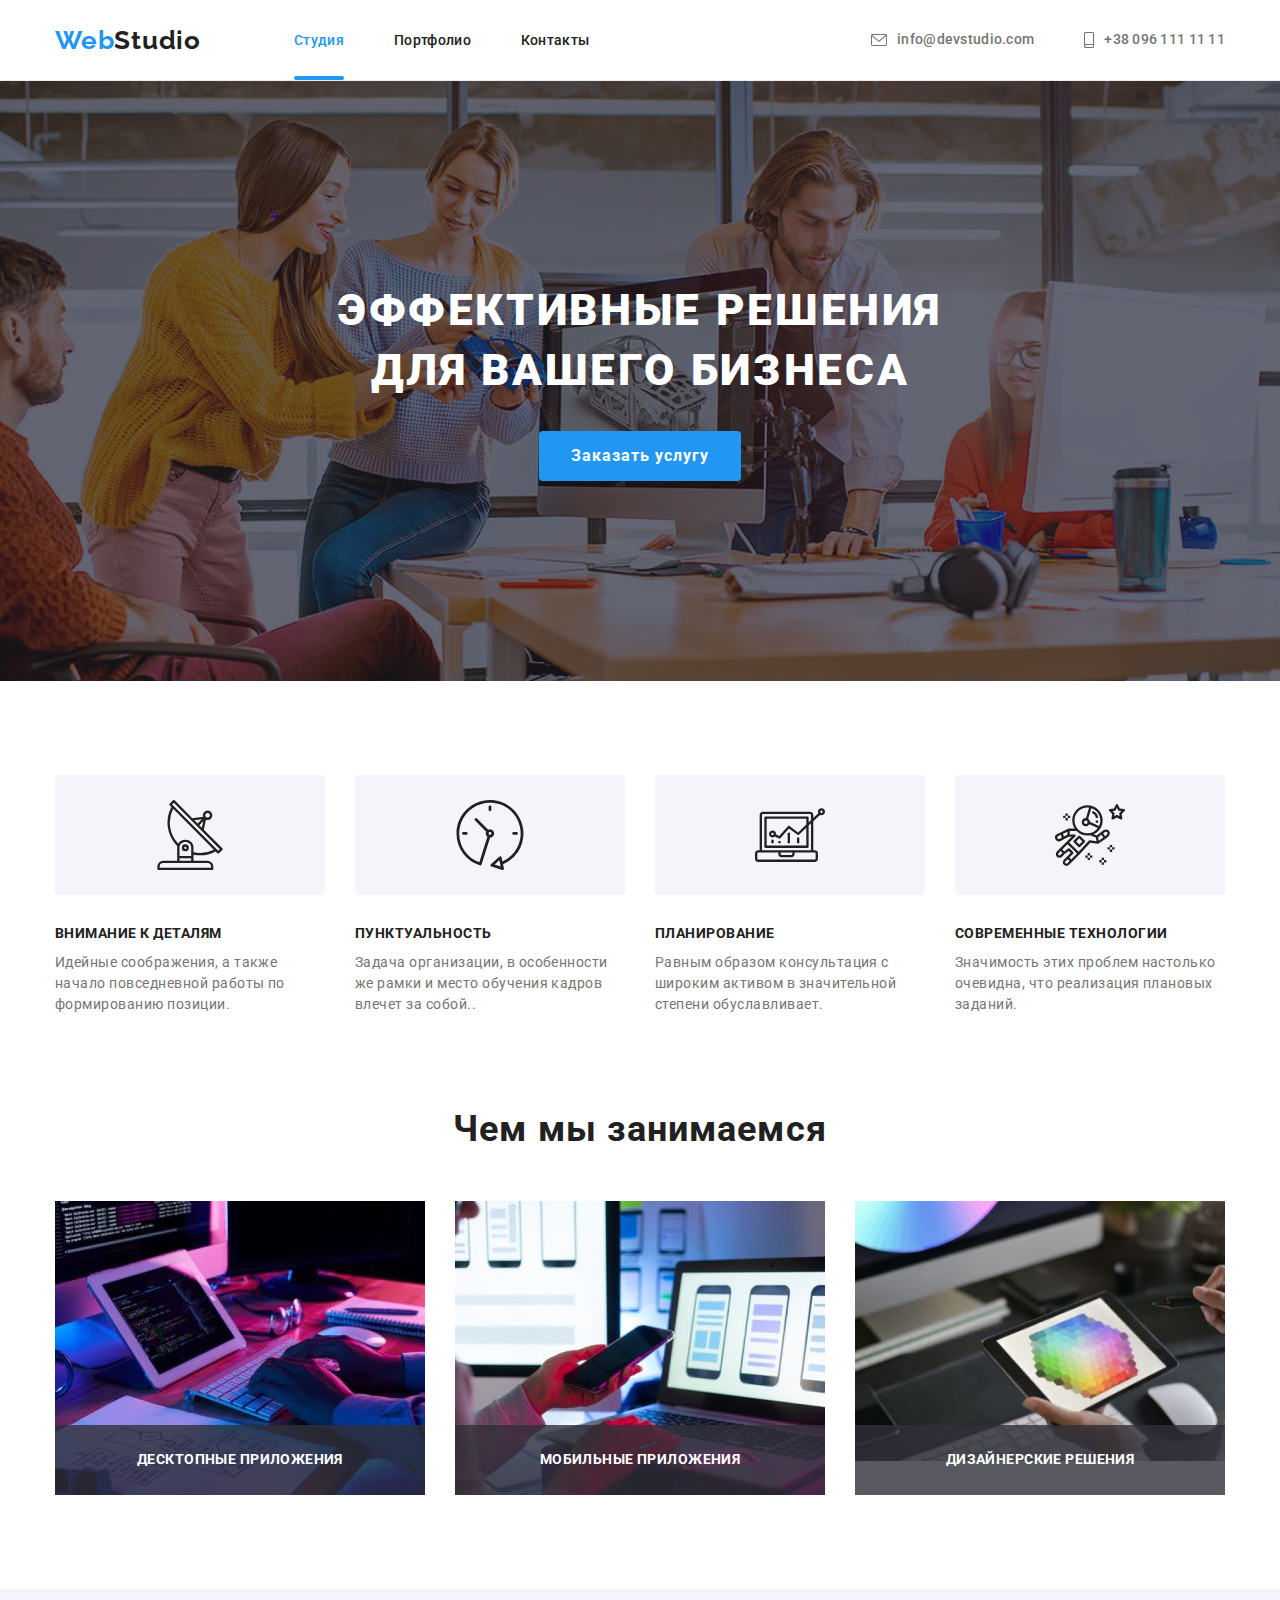
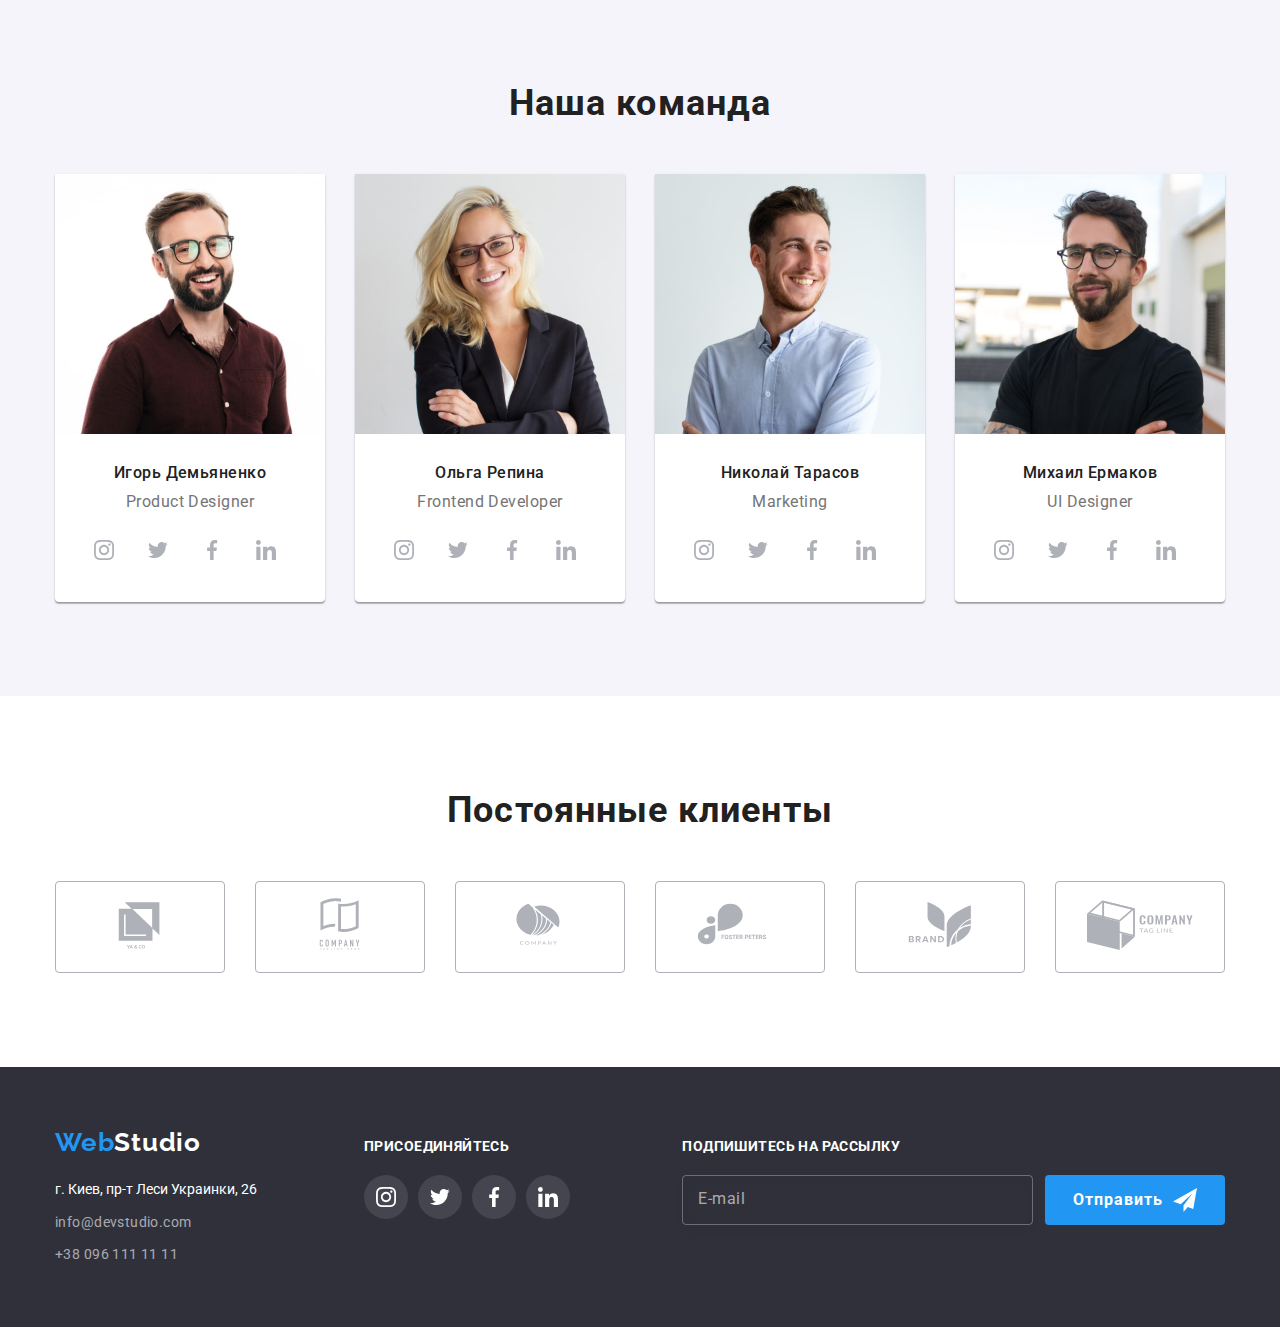
==== commit d07c880b: "виправив мобільне меню" ====
--- a/index.html
+++ b/index.html
@@ -56,7 +56,7 @@
             </li>
             <li
               class="mobile-menu-navigation__item">
-              <a class="mobile-menu-navigation__link link"
+              <a class="mobile-menu-navigation__link   link"
                 href="./portfolio.html">Портфолио</a>
             </li>
             <li
@@ -116,7 +116,7 @@
         <div
           class="container__nav-contacts">
           <a class="logo logo--dark"
-            href="./index.html">
+            href="/index.html">
             <span
               class="logo__accent-logo">
               Web</span>Studio
@@ -157,7 +157,7 @@
               </li>
               <li
                 class="navigation__item">
-                <a class="navigation__link"
+                <a class="navigation__link "
                   href="portfolio.html">Портфолио</a>
               </li>
               <li
--- a/css/main.min.css
+++ b/css/main.min.css
@@ -1,2 +1,2 @@
-.container{margin-left:auto;margin-right:auto;padding-left:15px;padding-right:15px}@media screen and (min-width: 480px){.container{width:480px}}@media screen and (min-width: 768px){.container{width:768px}}@media screen and (min-width: 1200px){.container{width:1200px}}body{color:#212121;background-color:var(--bg-color);font-family:Roboto, sans-serif}h1,h2,h3,h4,h5,h6,p,ul{margin-left:0;margin-top:0;margin-bottom:0}img{display:block;max-width:100%}.list{list-style:none;text-decoration:none;padding:0;margin:0}.section{padding-top:94px;padding-bottom:94px}@media screen and (max-width: 1200px){.section{padding-top:60px;padding-bottom:60px}}.section:last-child{padding-bottom:94px}@media screen and (max-width: 1200px){.section:last-child{padding-bottom:60px}}.link{list-style:none;text-decoration:none;color:currentColor}.heading{margin-bottom:50px;color:#212121;letter-spacing:0px;font-size:36px;line-height:1.16;text-align:center;letter-spacing:0.03em}@media screen and (max-width: 767.98px){.btn-reset{display:-webkit-inline-box;display:-ms-inline-flexbox;display:inline-flex;padding:0;background-color:transparent;border:none;margin-left:auto}}@media screen and (min-width: 768px){.btn-reset{display:none}}.page-header{border-bottom:1px solid #ececec;position:relative}.hero{display:-webkit-box;display:-ms-flexbox;display:flex;text-align:center;margin-left:auto;margin-right:auto;max-width:1600px;background-repeat:no-repeat;background-size:cover;background-position:center}@media screen and (max-width: 767.98px){.hero{background:-webkit-gradient(linear, left top, left bottom, from(rgba(47,48,58,0.4)), to(rgba(47,48,58,0.4))),url(/images/hero-450.jpg);background:linear-gradient(rgba(47,48,58,0.4), rgba(47,48,58,0.4)),url(/images/hero-450.jpg);padding-top:118px;padding-bottom:118px;background-repeat:no-repeat;background-size:cover;background-position:center}}@media screen and (min-width: 768px) and (max-width: 1199.98px){.hero{background:-webkit-gradient(linear, left top, left bottom, from(rgba(47,48,58,0.4)), to(rgba(47,48,58,0.4))),url(/images/hero-768.jpg);background:linear-gradient(rgba(47,48,58,0.4), rgba(47,48,58,0.4)),url(/images/hero-768.jpg);padding-top:118px;padding-bottom:118px;background-repeat:no-repeat;background-size:cover;background-position:center}}@media screen and (min-width: 1200px){.hero{background:-webkit-gradient(linear, left top, left bottom, from(rgba(47,48,58,0.4)), to(rgba(47,48,58,0.4))),url(/images/hero-1200.jpg);background:linear-gradient(rgba(47,48,58,0.4), rgba(47,48,58,0.4)),url(/images/hero-1200.jpg);padding-top:200px;padding-bottom:200px;background-repeat:no-repeat;background-size:cover;background-position:center}}.hero__heading{margin-bottom:30px;color:#fff;font-size:44px;text-align:center;line-height:1.36;text-transform:uppercase;font-weight:900;margin-bottom:30px;letter-spacing:0.06em}@media screen and (max-width: 1199.98px){.hero__heading{font-size:26px;line-height:1.6em}}.advantages__icon{fill:#212121;-webkit-transition:250ms cubic-bezier(0.4, 0, 0.2, 1);transition:250ms cubic-bezier(0.4, 0, 0.2, 1)}.advantages__icon-container{display:-webkit-box;display:-ms-flexbox;display:flex;background-color:#f5f4fa;-webkit-box-pack:center;-ms-flex-pack:center;justify-content:center;-webkit-box-align:center;-ms-flex-align:center;align-items:center;margin-bottom:30px;height:120px;border-radius:4px}@media screen and (max-width: 767px){.advantages__icon-container{max-width:450px}}@media screen and (min-width: 1200px){.advantages__icon-container{width:270px}}.advantages__icon-container:focus .advantages__icon,.advantages__icon-container:hover .advantages__icon,.advantages__icon-container:active .advantages__icon{fill:#2196f3}.advantages__item{margin-right:30px;list-style:none;letter-spacing:0.03em}.advantages__item:last-child{margin-right:0}@media screen and (min-width: 768px) and (max-width: 1200px){.advantages__item{margin-bottom:30px}}@media screen and (min-width: 768px) and (max-width: 1200px){.advantages__item:nth-last-child(-n+2){margin-bottom:0}}@media screen and (min-width: 768px) and (max-width: 1200px){.advantages__item:nth-child(2n){margin-right:0}}@media screen and (min-width: 480px){.advantages__item{width:450px;margin-right:0}}@media screen and (max-width: 768px){.advantages__item{max-width:450px;margin-right:0;margin-bottom:30px}}@media screen and (min-width: 768px){.advantages__item{width:354px;margin-right:30px}}@media screen and (min-width: 1200px){.advantages__item{width:270px;margin-right:30px}}.advantages__list{padding:0;display:-webkit-box;display:-ms-flexbox;display:flex;-ms-flex-pack:distribute;justify-content:space-around}@media screen and (max-width: 767px){.advantages__list{display:block;max-width:450px}}@media screen and (min-width: 768px){.advantages__list{display:-webkit-box;display:-ms-flexbox;display:flex;-ms-flex-wrap:wrap;flex-wrap:wrap}}.advantages__heading{color:#212121;font-size:14px;font-weight:700;line-height:1.17;text-transform:uppercase;margin-bottom:10px}@media screen and (max-width: 767px){.advantages__heading{max-width:450px;text-align:center}}@media screen and (min-width: 480px){.advantages__heading{max-width:450px}}.advantages__paragraph{color:#757575;font-size:14px;font-weight:400;line-height:1.5}.offers__paragraph{width:100%;height:70px;background-color:rgba(47,48,58,0.8);display:-webkit-box;display:-ms-flexbox;display:flex;-webkit-box-pack:center;-ms-flex-pack:center;justify-content:center;-webkit-box-align:center;-ms-flex-align:center;align-items:center;color:#fff;font-size:14px;font-weight:700;line-height:1.17;letter-spacing:0.03em;text-transform:uppercase;position:absolute;bottom:0;left:0}.offers__item{-webkit-box-pack:justify;-ms-flex-pack:justify;justify-content:space-between;list-style:none;padding-left:0;display:-webkit-box;display:-ms-flexbox;display:flex;list-style:none;margin-right:30px;list-style:none;position:relative}.offers__item:last-child{margin-right:0}.offers__list{display:-webkit-box;display:-ms-flexbox;display:flex;-webkit-box-pack:justify;-ms-flex-pack:justify;justify-content:space-between;padding-left:0}.offers.section{padding-top:0;padding-bottom:94px}@media screen and (max-width: 1200px){.offers.section{display:none}}.team{background-color:#f5f4fa}.team__container{padding-top:30px;padding-bottom:30px}@media screen and (max-width: 768px){.team__container{padding-bottom:24px}}.team__links{display:-webkit-box;display:-ms-flexbox;display:flex;-webkit-box-pack:center;-ms-flex-pack:center;justify-content:center;-webkit-box-align:center;-ms-flex-align:center;align-items:center;padding-left:0}.team__social-links{margin-right:10px}.team__list{text-align:center;padding-left:0;display:-webkit-box;display:-ms-flexbox;display:flex;-webkit-box-pack:justify;-ms-flex-pack:justify;justify-content:space-between;list-style:none}@media screen and (max-width: 768px){.team__list{display:block}}@media screen and (min-width: 768px) and (max-width: 1200px){.team__list{display:-webkit-box;display:-ms-flexbox;display:flex;-ms-flex-wrap:wrap;flex-wrap:wrap}}.team__item{background-color:#fff;-webkit-box-shadow:0px 1px 3px rgba(0,0,0,0.12),0px 1px 1px rgba(0,0,0,0.14),0px 2px 1px rgba(0,0,0,0.2);box-shadow:0px 1px 3px rgba(0,0,0,0.12),0px 1px 1px rgba(0,0,0,0.14),0px 2px 1px rgba(0,0,0,0.2);border-radius:0px 0px 4px 4px}@media screen and (max-width: 768px){.team__item{max-width:450px;margin-bottom:30px}}@media screen and (min-width: 768px) and (max-width: 1200px){.team__item:nth-last-child(-n+2){margin-bottom:0}}@media screen and (min-width: 768px) and (max-width: 1200px){.team__item{width:354px;margin-bottom:30px}}.team__heading{margin-bottom:50px;text-align:center;font-size:36px;font-weight:700;line-height:1.18;letter-spacing:0.03em}.team__mate{font-size:16px;font-weight:500;color:#212121;line-height:1.18;letter-spacing:0.03em;margin-bottom:10px}.team__position{font-size:16px;font-weight:400;color:#757575;letter-spacing:0.03em;margin-bottom:16px}@media screen and (max-width: 768px){.team__mate-image{width:100%;height:auto}}@media screen and (min-width: 768px) and (max-width: 1200px){.team__mate-image{width:100%;height:auto}}.clients__list.list{display:-webkit-box;display:-ms-flexbox;display:flex;-webkit-box-pack:center;-ms-flex-pack:center;justify-content:center;-webkit-box-align:center;-ms-flex-align:center;align-items:center}@media screen and (max-width: 767.98px){.clients__list.list{display:-webkit-box;display:-ms-flexbox;display:flex;-ms-flex-wrap:wrap;flex-wrap:wrap;gap:30px}}@media screen and (min-width: 768px) and (max-width: 1200px){.clients__list.list{display:-webkit-box;display:-ms-flexbox;display:flex;-ms-flex-wrap:wrap;flex-wrap:wrap}}.client{display:-webkit-box;display:-ms-flexbox;display:flex;-webkit-box-pack:center;-ms-flex-pack:center;justify-content:center;-webkit-box-align:center;-ms-flex-align:center;align-items:center;width:170px;height:92px;border:1px solid #afb1b8;border-radius:4px;margin-right:30px;cursor:pointer}.client:last-child{margin-right:0}.client:hover,.client:focus{border-color:#2196f3}@media screen and (max-width: 767.98px){.client{width:210px;margin-right:0}}@media screen and (min-width: 768px) and (max-width: 1200px){.client{-ms-flex-preferred-size:calc(100% / 3 - 20px);flex-basis:calc(100% / 3 - 20px)}}@media screen and (min-width: 480px) and (max-width: 767.98px){.client:nth-child(2n){margin-right:0}}@media screen and (min-width: 768px) and (max-width: 1200px){.client:nth-child(3n){margin-right:0}}@media screen and (min-width: 768px) and (max-width: 1200px){.client:nth-child(-n+3){margin-bottom:30px}}.footer{background-color:#2f303a;text-decoration:none;padding-top:60px;padding-bottom:60px}.address-list{margin-bottom:9px;color:rgba(255,255,255,0.6);font-size:14px;text-decoration:none;font-weight:400;line-height:1.71;font-style:normal}@media screen and (max-width: 767.98px){.footer-social-links{margin-bottom:60px}}@media screen and (min-width: 1200px){.footer-social-links{margin-right:auto}}.footer-social-links__list{display:-webkit-box;display:-ms-flexbox;display:flex}@media screen and (max-width: 767.98px){.footer-social-links__list{-webkit-box-pack:center;-ms-flex-pack:center;justify-content:center}}@media screen and (min-width: 480px) and (max-width: 767.98px){.footer-social-links__list{-webkit-box-pack:center;-ms-flex-pack:center;justify-content:center}}.footer__container{display:-webkit-box;display:-ms-flexbox;display:flex;-webkit-box-align:baseline;-ms-flex-align:baseline;align-items:baseline}@media screen and (max-width: 767.98px){.footer__container{display:block;text-align:center}}@media screen and (min-width: 480px) and (max-width: 767.98px){.footer__container{display:block;text-align:center;text-align:center}}@media screen and (min-width: 768px) and (max-width: 1199.98px){.footer__container{display:-webkit-box;display:-ms-flexbox;display:flex;-ms-flex-wrap:wrap;flex-wrap:wrap;-webkit-box-pack:center;-ms-flex-pack:center;justify-content:center}}.footer-heading{color:#fff;line-height:1.17;letter-spacing:0.03em;font-weight:700;font-size:14px;margin-bottom:20px}@media screen and (min-width: 768px) and (max-width: 1199.98px){.footer-heading{text-align:center}}.address-wrapper{margin-right:70px}@media screen and (max-width: 767.98px){.address-wrapper{margin-right:0;margin-bottom:60px}}@media screen and (min-width: 480px) and (max-width: 767.98px){.address-wrapper{margin-right:0;margin-bottom:60px}}@media screen and (min-width: 768px) and (max-width: 1199.98px){.address-wrapper{text-align:center;margin-right:165px;width:231px;margin-bottom:60px}}.footer-social-links__item{margin-right:10px}.footer-social-links__item:last-child{margin-right:0}.footer__address{margin-bottom:9px;color:#fff;font-size:14px;text-decoration:none;font-weight:400;line-height:1.71;font-style:normal}.buttons.list{display:-webkit-box;display:-ms-flexbox;display:flex;-webkit-box-pack:center;-ms-flex-pack:center;justify-content:center;margin-bottom:50px;letter-spacing:0.03em}@media screen and (max-width: 767.98px){.buttons.list{-ms-flex-wrap:wrap;flex-wrap:wrap;-webkit-box-pack:start;-ms-flex-pack:start;justify-content:flex-start}}.buttons__item{margin-right:10px}.buttons__btn{display:inline-block;padding:6px 22px 6px 22px;border-radius:4px;text-align:center;border-color:transparent;font-size:16px;cursor:pointer;text-decoration:none;background-color:#f5f4fa;font-weight:500;font-family:inherit;line-height:1.7;-webkit-transition:250ms cubic-bezier(0.4, 0, 0.2, 1);transition:250ms cubic-bezier(0.4, 0, 0.2, 1)}.buttons__btn:focus,.buttons__btn:hover{background-color:#2196f3;color:#fff;border-color:transparent;text-decoration:none;-webkit-box-shadow:0px 3px 1px rgba(0,0,0,0.1),0px 1px 2px rgba(0,0,0,0.08),0px 2px 2px rgba(0,0,0,0.12);box-shadow:0px 3px 1px rgba(0,0,0,0.1),0px 1px 2px rgba(0,0,0,0.08),0px 2px 2px rgba(0,0,0,0.12)}@media screen and (max-width: 767.98px){.buttons__btn{margin-bottom:15px}}.cards.list{display:-webkit-box;display:-ms-flexbox;display:flex;-ms-flex-wrap:wrap;flex-wrap:wrap;margin-right:-30px;margin-bottom:-30px}@media screen and (max-width: 767.98px){.cards.list{margin-right:0;margin-left:0;display:block;margin-bottom:0}}.card-container{padding-top:20px;padding-right:24px;padding-bottom:20px;padding-left:24px}.card{margin-right:30px;margin-bottom:30px;border:1px solid #eeeeee;-ms-flex-preferred-size:calc((100% - 2 * 60px) / 3);flex-basis:calc((100% - 2 * 60px) / 3);-webkit-transition:250ms cubic-bezier(0.4, 0, 0.2, 1);transition:250ms cubic-bezier(0.4, 0, 0.2, 1)}.card:hover,.card:focus{-webkit-box-shadow:0px 1px 1px rgba(0,0,0,0.12),0px 4px 4px rgba(0,0,0,0.06),1px 4px 6px rgba(0,0,0,0.16);box-shadow:0px 1px 1px rgba(0,0,0,0.12),0px 4px 4px rgba(0,0,0,0.06),1px 4px 6px rgba(0,0,0,0.16)}@media screen and (min-width: 767.98px) and (max-width: 1199.98px){.card:nth-child(2n){margin-right:0}}@media screen and (min-width: 1200px){.card:nth-child(3n){margin-right:0}.card:nth-last-child(-n+3){margin-bottom:0}}@media screen and (min-width: 1200px) and (max-width: 767.98px){.card:nth-last-child(-n+3){margin-bottom:30px}}@media screen and (max-width: 767px){.card{margin-right:0}}.card__image{width:100%;height:auto}.card-link{text-decoration:none}.card-container__heading{color:#212121;font-size:18px;text-decoration:none;font-weight:700;line-height:2;margin-bottom:4px;letter-spacing:0.06em}.card-container__heading .card-container__heading:hover,.card-container__heading .card-container__heading:focus{color:#2196f3;text-decoration:none}.card-container__paragraph{color:#757575;font-size:16px;text-decoration:none;font-weight:400;line-height:1.77;letter-spacing:0.03em}.card-container__paragraph .card-container__paragraph:hover,.card-container__paragraph .card-container__paragraph:focus{color:#2196f3;text-decoration:none}.overlay-container{position:relative;max-width:100%;width:370px;height:294px;overflow:hidden}@media screen and (max-width: 767.98px){.overlay-container{height:auto;width:100%;max-width:450px}}@media screen and (min-width: 768px) and (max-width: 1199.98px){.overlay-container{width:351px;max-width:351px}}.overlay-container__paragraph{position:absolute;bottom:0;left:0;right:0;background-color:rgba(33,150,243,0.9);overflow:hidden;width:100%;height:100%;-webkit-transform:translateY(101%);transform:translateY(101%);-webkit-transition:250ms cubic-bezier(0.4, 0, 0.2, 1);transition:250ms cubic-bezier(0.4, 0, 0.2, 1);color:#fff;font-family:"Roboto";font-size:400;font-size:18px;letter-spacing:00.03em;line-height:1.55}.card:hover .overlay-container__paragraph,.card:focus .overlay-container__paragraph{-webkit-transform:translateY(0);transform:translateY(0)}@media screen and (max-width: 767.98px){.overlay-container__paragraph{padding:77px 24px;overflow:scroll}}@media screen and (min-width: 768px) and (max-width: 1199.98px){.overlay-container__paragraph{padding:49px 24px}}@media screen and (min-width: 1200px){.overlay-container__paragraph{padding:63px 24px}}.logo{display:-webkit-box;display:-ms-flexbox;display:flex;-webkit-box-align:center;-ms-flex-align:center;align-items:center;margin-right:93px;font-size:26px;text-decoration:none;font-family:Raleway, sans-serif;font-weight:700;letter-spacing:0.03em;line-height:1.17}@media screen and (max-width: 1199.98px){.logo{font-size:24px;margin-right:auto}}.logo__accent-logo{color:#2196f3;text-decoration:none}.logo-footer__accent-logo{color:#2196f3;text-decoration:none}.logo--light{color:#fff;margin-bottom:20px}@media screen and (max-width: 767.98px){.logo--light{margin-right:0;-webkit-box-pack:center;-ms-flex-pack:center;justify-content:center;font-size:24px}}@media screen and (min-width: 480px) and (max-width: 767.98px){.logo--light{display:block;text-align:center;margin-right:0;font-size:24px}}@media screen and (min-width: 768px) and (max-width: 1199.98px){.logo--light{margin-right:0;-webkit-box-pack:center;-ms-flex-pack:center;justify-content:center;font-size:24px}}.logo--dark{color:#212121}@media screen and (max-width: 767.98px){.menu-button{z-index:100;margin-left:auto}}@media screen and (min-width: 768px){.menu-button{display:none}}.menu-button .icon-cross{display:none}.menu-button.is-open .icon-cross{display:block}.menu-button.is-open .icon-menu{display:none}.menu-button:hover svg,.menu-button:focus svg{fill:#2196f3}@media screen and (max-width: 767.98px){.menu-container{position:absolute;-webkit-transform:translateX(-100%);transform:translateX(-100%);-webkit-transition:250ms cubic-bezier(0.4, 0, 0.2, 1);transition:250ms cubic-bezier(0.4, 0, 0.2, 1)}}@media screen and (max-width: 767.98px){.menu-container.is-open{display:block;position:absolute;-webkit-transform:translateX(0);transform:translateX(0);width:100%;background-color:#fff;z-index:50;padding:48px 0px 48px 40px;-webkit-box-shadow:0px 4px 8px rgba(0,0,0,0.04),0px 2px 4px rgba(0,0,0,0.08),0px 1px 3px rgba(0,0,0,0.16);box-shadow:0px 4px 8px rgba(0,0,0,0.04),0px 2px 4px rgba(0,0,0,0.08),0px 1px 3px rgba(0,0,0,0.16)}}@media screen and (min-width: 768px){.menu-container__nav{display:none}}@media screen and (max-width: 767.98px){.menu-container__nav{height:100vh;display:-webkit-box;display:-ms-flexbox;display:flex;-webkit-box-orient:vertical;-webkit-box-direction:normal;-ms-flex-direction:column;flex-direction:column;-webkit-box-pack:justify;-ms-flex-pack:justify;justify-content:space-between}}.mobile-menu-navigation__link{font-weight:500;font-size:40px;line-height:47px;letter-spacing:0.02em;color:#212121}.mobile-menu-navigation__link:hover,.mobile-menu-navigation__link:focus{color:#2196f3}.mobile-menu-navigation--current{color:#2196f3}.menu-container-contacts__item{margin-bottom:32px;font-weight:500;line-height:28px;letter-spacing:0.02em;color:#757575}@media screen and (max-width: 767.98px){.menu-container-contacts__item:first-child{margin-bottom:32px;font-size:7.5vw}}@media screen and (min-width: 480px) and (max-width: 767.98px){.menu-container-contacts__item:first-child{font-size:36px}}@media screen and (max-width: 767.98px){.menu-container-contacts__item:last-child{font-size:5vw;margin-bottom:0}}@media screen and (min-width: 480px) and (max-width: 767.98px){.menu-container-contacts__item:last-child{font-size:24px}}.mobile-menu-navigation__item{margin-bottom:36px}.mobile-menu-navigation__item:last-child{margin-bottom:0}.menu-social-links{display:-webkit-box;display:-ms-flexbox;display:flex;padding-left:0;-ms-flex-wrap:wrap;flex-wrap:wrap}.menu-social-links__item{padding-left:0;font-weight:500;font-size:18px;line-height:22px;letter-spacing:0.02em;color:#2196f3;padding-right:9px;margin-left:9px;border-right:1px solid rgba(33,33,33,0.2)}.menu-social-links__item:first-child{padding-left:0;margin-left:0}.menu-social-links__item:last-child{padding-right:0;border-right:0}.navigation__list{display:-webkit-box;display:-ms-flexbox;display:flex}.navigation__item{margin-right:50px;-webkit-box-align:center;-ms-flex-align:center;align-items:center;letter-spacing:0.02em}.navigation__item:last-child{margin-right:auto}.navigation__link{position:relative;-webkit-transition:250ms cubic-bezier(0.4, 0, 0.2, 1);transition:250ms cubic-bezier(0.4, 0, 0.2, 1);padding-top:32px;padding-bottom:32px;margin-right:0;font-size:14px;line-height:1.17;text-decoration:none;font-weight:500;color:var(--main-text-color);display:block;-webkit-box-align:center;-ms-flex-align:center;align-items:center}.navigation__link:hover,.navigation__link:focus{color:#2196f3;text-decoration:none}.navigation__link--current-color{color:#2196f3}.navigation__link--current-color::after{position:absolute;content:"";bottom:0;left:0;width:100%;height:4px;display:block;border-radius:2px;background-color:#2196f3}@media screen and (max-width: 767.98px){.navigation__list{display:none}}.contacts{display:-webkit-box;display:-ms-flexbox;display:flex;margin-left:auto;-webkit-box-align:center;-ms-flex-align:center;align-items:center}@media screen and (max-width: 767.98px){.contacts{display:none}}@media screen and (min-width: 767.98px) and (max-width: 1199.98px){.contacts{-webkit-box-orient:vertical;-webkit-box-direction:normal;-ms-flex-direction:column;flex-direction:column;-webkit-box-align:start;-ms-flex-align:start;align-items:flex-start}}.contacts__email{margin-right:50px}@media screen and (min-width: 768px) and (max-width: 1199.98px){.contacts__email{margin-bottom:10px}}.contacts__email,.contacts__phone-number{display:-webkit-box;display:-ms-flexbox;display:flex;-webkit-box-align:center;-ms-flex-align:center;align-items:center;color:#757575;font-size:14px;text-decoration:none;font-weight:500;letter-spacing:0.02em;line-height:1.14;padding-top:32px;padding-bottom:32px;-webkit-transition:250ms cubic-bezier(0.4, 0, 0.2, 1);transition:250ms cubic-bezier(0.4, 0, 0.2, 1)}@media screen and (min-width: 767.98px) and (max-width: 1199.98px){.contacts__email,.contacts__phone-number{padding:0;margin-right:0;font-size:12px}}.contacts__email:focus,.contacts__phone-number:focus,.contacts__email:hover,.contacts__phone-number:hover{color:#2196f3;text-decoration:none}.container__nav-contacts{display:-webkit-box;display:-ms-flexbox;display:flex;-webkit-box-align:center;-ms-flex-align:center;align-items:center}@media screen and (max-width: 767.98px){.container__nav-contacts{padding:15px 0}}.contacts__icon{margin-right:10px;fill:currentColor}.footer__phone{display:block;text-decoration:none;color:rgba(255,255,255,0.6);letter-spacing:00.03em;font-size:14px;font-weight:400;line-height:1.7;-webkit-transition:250ms cubic-bezier(0.4, 0, 0.2, 1);transition:250ms cubic-bezier(0.4, 0, 0.2, 1)}.footer__email{display:block;margin-bottom:9px;text-decoration:none;color:rgba(255,255,255,0.6);letter-spacing:00.03em;font-size:14px;font-weight:400;line-height:1.7;-webkit-transition:250ms cubic-bezier(0.4, 0, 0.2, 1);transition:250ms cubic-bezier(0.4, 0, 0.2, 1)}.footer__email:focus,.footer__email:hover,.footer__phone:hover,.footer__phone:focus{color:#2196f3}.email{display:block;margin-right:50px;-webkit-transition:var(--transition-cubic);transition:var(--transition-cubic)}.backdrop{position:fixed;top:0;left:0;width:100%;height:100%;background-color:rgba(0,0,0,0.2);z-index:1000;overflow:scroll}.backdrop.is-hidden{opacity:0;pointer-events:none;visibility:hidden;-webkit-transition:250ms 250ms cubic-bezier(0.4, 0, 0.2, 1);transition:250ms 250ms cubic-bezier(0.4, 0, 0.2, 1)}.backdrop.is-hidden .modal-wrapper{-webkit-transform:translate(-50%, -50%) scale(0.1);transform:translate(-50%, -50%) scale(0.1)}.modal-wrapper{padding-top:40px;padding-right:39px;padding-bottom:40px;padding-left:41px;position:absolute;top:50%;left:50%;width:528px;background-color:white;-webkit-transform:translate(-50%, -50%);transform:translate(-50%, -50%);border-radius:4px;-webkit-box-shadow:0px 1px 3px rgba(0,0,0,0.12),0px 1px 1px rgba(0,0,0,0.14),0px 2px 1px rgba(0,0,0,0.2);box-shadow:0px 1px 3px rgba(0,0,0,0.12),0px 1px 1px rgba(0,0,0,0.14),0px 2px 1px rgba(0,0,0,0.2);-webkit-transform:translate(-50%, -50%) scale(1);transform:translate(-50%, -50%) scale(1);-webkit-transition:250ms 250ms cubic-bezier(0.4, 0, 0.2, 1);transition:250ms 250ms cubic-bezier(0.4, 0, 0.2, 1)}@media screen and (max-width: 1199.98px){.modal-wrapper{-webkit-transform:translate(-50%, -45%);transform:translate(-50%, -45%)}}@media screen and (max-width: 768px){.modal-wrapper{width:95vw;max-width:450px;height:auto}}@media screen and (min-width: 480px) and (max-width: 1199.98px){.modal-wrapper{width:450px}}.form-field__icon{position:absolute;top:50%;left:12px}.form-field__label{display:block;font-weight:400;font-size:12px;line-height:1.17em;letter-spacing:0.01em;text-align:left;color:#757575;margin-bottom:4px}.form-field{position:relative;margin-bottom:10px}.form-field:last-child{margin-bottom:20px}.textarea-comment{width:100%;height:120px;padding:12px 16px;resize:none;outline:transparent;border:1px solid rgba(33,33,33,0.2);border-radius:4px;-webkit-transition:250ms cubic-bezier(0.4, 0, 0.2, 1);transition:250ms cubic-bezier(0.4, 0, 0.2, 1)}.textarea-comment:focus{border:1px solid #2196f3}textarea[placeholder]{font-weight:400;font-size:14px;line-height:16px;letter-spacing:0.01em;font-family:"Roboto"}.form-registration{display:inline-block;font-weight:700;font-size:20px;line-height:1.17em;text-align:center;letter-spacing:0.03em;color:#212121;margin-bottom:12px}.checkbox-policy{display:-webkit-box;display:-ms-flexbox;display:flex;-webkit-box-align:center;-ms-flex-align:center;align-items:center;-webkit-box-pack:center;-ms-flex-pack:center;justify-content:center;margin-bottom:30px}.form-policy{-webkit-appearance:none;-moz-appearance:none;-ms-appearance:none;appearance:none}.checkbox-policy__description{font-weight:400;font-size:12px;line-height:1.17em;letter-spacing:0.03em;color:#757575;cursor:pointer}.checkbox-policy__link{color:#2196f3;text-decoration:underline}.custom-checkbox{width:16px;height:15px;display:-webkit-box;display:-ms-flexbox;display:flex;-webkit-box-align:center;-ms-flex-align:center;align-items:center;-webkit-box-pack:center;-ms-flex-pack:center;justify-content:center;border:2px solid #212121;border-radius:2px;margin-right:7px;cursor:pointer}.form-policy:focus+.custom-checkbox{border:2px solid #2196f3}.custom-checkbox__icon{opacity:0;-webkit-transition:250ms cubic-bezier(0.4, 0, 0.2, 1);transition:250ms cubic-bezier(0.4, 0, 0.2, 1)}.form-policy:checked+.custom-checkbox .custom-checkbox__icon{opacity:1;fill:white}.form-policy:checked+.custom-checkbox{background-color:#2196f3;border:2px solid #2196f3}.btn-primary{background:#2196f3;color:#fff;border-radius:4px;border-color:transparent;border:0px;font-family:"Roboto";font-style:normal;font-weight:700;font-size:16px;line-height:1.9em;letter-spacing:0.06em;text-align:center;cursor:pointer}.btn-primary--mailing{display:-webkit-box;display:-ms-flexbox;display:flex;-webkit-box-pack:center;-ms-flex-pack:center;justify-content:center;-webkit-box-align:center;-ms-flex-align:center;align-items:center;padding:10px 28px}@media screen and (max-width: 767.98px){.btn-primary--mailing{width:210px;max-width:100%;margin:0 auto}}@media screen and (min-width: 480px) and (max-width: 1199.98px){.btn-primary--mailing{width:210px;margin-right:auto;margin-left:auto}}.btn-primary--hero{padding:10px 32px}.btn-primary--submit{padding:10px 55px;-webkit-transition:250ms cubic-bezier(0.4, 0, 0.2, 1);transition:250ms cubic-bezier(0.4, 0, 0.2, 1)}.btn-primary--submit:hover{background:#188ce8;-webkit-box-shadow:0px 4px 4px rgba(0,0,0,0.15);box-shadow:0px 4px 4px rgba(0,0,0,0.15)}.modal-btn{position:absolute;top:8px;right:8px;width:30px;height:30px;display:-webkit-box;display:-ms-flexbox;display:flex;-webkit-box-pack:center;-ms-flex-pack:center;justify-content:center;-webkit-box-align:center;-ms-flex-align:center;align-items:center;border:1px solid rgba(0,0,0,0.1);border-radius:50%;padding:0;background-color:#fff;cursor:pointer;-webkit-transition:250ms 250ms cubic-bezier(0.4, 0, 0.2, 1);transition:250ms 250ms cubic-bezier(0.4, 0, 0.2, 1)}.modal-btn__icon{fill:#000;-webkit-transition:250ms cubic-bezier(0.4, 0, 0.2, 1);transition:250ms cubic-bezier(0.4, 0, 0.2, 1)}.modal-btn:hover .modal-btn__icon{fill:#2196f3}.mailing-btn{padding:10px 28px;display:-webkit-box;display:-ms-flexbox;display:flex;-webkit-box-align:center;-ms-flex-align:center;align-items:center;-webkit-box-pack:center;-ms-flex-pack:center;justify-content:center;background:#2196f3;border-radius:4px;border:0px;text-align:center;letter-spacing:0.06em;font-family:"Roboto";font-style:normal;font-weight:700;font-size:16px;line-height:1.9em;letter-spacing:0.06em;color:#ffffff;cursor:pointer}.mailing-btn:hover{-webkit-transition:250ms cubic-bezier(0.4, 0, 0.2, 1);transition:250ms cubic-bezier(0.4, 0, 0.2, 1)}input{border-color:rgba(33,33,33,0.2);border-radius:4px}.form-field__input{width:100%;height:40px;border:1px solid rgba(33,33,33,0.2);border-radius:4px;padding:12px 42px;outline:transparent;-webkit-transition:250ms cubic-bezier(0.4, 0, 0.2, 1);transition:250ms cubic-bezier(0.4, 0, 0.2, 1)}.form-field__input:focus{border:1px solid #2196f3}.form-field__input:focus+svg{fill:#2196f3}.mail-input-wrapper__input{height:50px;padding:15px 16px;border:1px solid rgba(255,255,255,0.3);-webkit-filter:drop-shadow(0px 4px 4px rgba(0,0,0,0.15));filter:drop-shadow(0px 4px 4px rgba(0,0,0,0.15));background-color:transparent;border-radius:4px;outline:transparent;color:rgba(255,255,255,0.6);margin-right:12px}@media screen and (max-width: 767.98px){.mail-input-wrapper__input{max-width:100%;width:450px;margin-right:0;margin-bottom:20px}}@media screen and (min-width: 480px) and (max-width: 1199.98px){.mail-input-wrapper__input{width:450px;margin-right:0;margin-bottom:20px}}@media screen and (min-width: 1200px){.mail-input-wrapper__input{width:351px}}.mail-input-wrapper{display:-webkit-box;display:-ms-flexbox;display:flex;position:relative}@media screen and (max-width: 767.98px){.mail-input-wrapper{-webkit-box-orient:vertical;-webkit-box-direction:normal;-ms-flex-direction:column;flex-direction:column}}@media screen and (min-width: 480px) and (max-width: 767.98px){.mail-input-wrapper{-webkit-box-orient:vertical;-webkit-box-direction:normal;-ms-flex-direction:column;flex-direction:column}}@media screen and (min-width: 768px) and (max-width: 1199.98px){.mail-input-wrapper{-webkit-box-orient:vertical;-webkit-box-direction:normal;-ms-flex-direction:column;flex-direction:column}}.mail-mark{position:absolute;top:15px;left:16px;-webkit-transition:250ms cubic-bezier(0.4, 0, 0.2, 1);transition:250ms cubic-bezier(0.4, 0, 0.2, 1);font-weight:400;font-size:16px;line-height:1.17em;letter-spacing:0.03em;color:rgba(255,255,255,0.6);display:-webkit-box;display:-ms-flexbox;display:flex;-webkit-box-align:center;-ms-flex-align:center;align-items:center}.mail-input-wrapper__input:focus+.mail-mark{-webkit-transform:translateX(-65px);transform:translateX(-65px);-webkit-transition:250ms cubic-bezier(0.4, 0, 0.2, 1);transition:250ms cubic-bezier(0.4, 0, 0.2, 1)}@media screen and (max-width: 767.98px){.mail-input-wrapper__input:focus+.mail-mark{-webkit-transform:translateY(-35px);transform:translateY(-35px)}}.mail-input-wrapper__input:not(:placeholder-shown)+.mail-mark{-webkit-transform:translateX(-65px);transform:translateX(-65px)}@media screen and (max-width: 767.98px){.mail-input-wrapper__input:not(:placeholder-shown)+.mail-mark{-webkit-transform:translateY(-35px);transform:translateY(-35px)}}.mailing-btn{padding:10px 28px;display:-webkit-box;display:-ms-flexbox;display:flex;-webkit-box-align:center;-ms-flex-align:center;align-items:center;-webkit-box-pack:center;-ms-flex-pack:center;justify-content:center;background:#2196f3;border-radius:4px;border:0px;text-align:center;letter-spacing:0.06em;font-family:"Roboto";font-style:normal;font-weight:700;font-size:16px;line-height:1.9em;letter-spacing:0.06em;color:#ffffff;cursor:pointer}.icon-telegram{margin-left:10px}.mailing-btn:hover{-webkit-transition:250ms cubic-bezier(0.4, 0, 0.2, 1);transition:250ms cubic-bezier(0.4, 0, 0.2, 1)}.mailing-wrapper{margin-left:auto}@media screen and (min-width: 768px) and (max-width: 1199.98px){.mailing-wrapper{margin-right:auto}}.social-link{display:-webkit-box;display:-ms-flexbox;display:flex;max-width:44px;max-height:44px;width:44px;height:44px;border-radius:50%;-webkit-box-pack:center;-ms-flex-pack:center;justify-content:center;-webkit-box-align:center;-ms-flex-align:center;align-items:center;-webkit-transition:250ms cubic-bezier(0.4, 0, 0.2, 1);transition:250ms cubic-bezier(0.4, 0, 0.2, 1)}.social-link--light{background-color:white;fill:#afb1b8}.social-link--dark{background-color:rgba(255,255,255,0.1);fill:white}.social-link--dark:hover,.social-link--dark:focus{background-color:#2196f3}.social-link--light:focus,.social-link--light:hover{background-color:#2196f3;fill:white}.contacts__icon{margin-right:10px;fill:currentColor}@media screen and (min-width: 768px) and (max-width: 1199.98px){.contacts-icon--mail{width:14px;height:10px}}.form-field__icon{position:absolute;top:50%;left:12px}.custom-checkbox__icon{opacity:0;-webkit-transition:250ms cubic-bezier(0.4, 0, 0.2, 1);transition:250ms cubic-bezier(0.4, 0, 0.2, 1)}.form-policy:checked+.custom-checkbox .custom-checkbox__icon{opacity:1;fill:white}.modal-btn__icon{fill:#000;-webkit-transition:250ms cubic-bezier(0.4, 0, 0.2, 1);transition:250ms cubic-bezier(0.4, 0, 0.2, 1)}.modal-btn:hover .modal-btn__icon{fill:#2196f3}.client__icon{fill:#afb1b8;-webkit-transition:250ms cubic-bezier(0.4, 0, 0.2, 1);transition:250ms cubic-bezier(0.4, 0, 0.2, 1)}.client:focus .client__icon,.client:hover .client__icon{fill:#2196f3}
+.container{margin-left:auto;margin-right:auto;padding-left:15px;padding-right:15px}@media screen and (min-width: 480px){.container{width:480px}}@media screen and (min-width: 768px){.container{width:768px}}@media screen and (min-width: 1200px){.container{width:1200px}}body{color:#212121;background-color:var(--bg-color);font-family:Roboto, sans-serif}h1,h2,h3,h4,h5,h6,p,ul{margin-left:0;margin-top:0;margin-bottom:0}img{display:block;max-width:100%}.list{list-style:none;text-decoration:none;padding:0;margin:0}.section{padding-top:94px;padding-bottom:94px}@media screen and (max-width: 1200px){.section{padding-top:60px;padding-bottom:60px}}.section:last-child{padding-bottom:94px}@media screen and (max-width: 1200px){.section:last-child{padding-bottom:60px}}.link{list-style:none;text-decoration:none;color:currentColor}.heading{margin-bottom:50px;color:#212121;letter-spacing:0px;font-size:36px;line-height:1.16;text-align:center;letter-spacing:0.03em}@media screen and (max-width: 767.98px){.btn-reset{display:-webkit-inline-box;display:-ms-inline-flexbox;display:inline-flex;padding:0;background-color:transparent;border:none;margin-left:auto}}@media screen and (min-width: 768px){.btn-reset{display:none}}.page-header{border-bottom:1px solid #ececec;position:relative}.hero{display:-webkit-box;display:-ms-flexbox;display:flex;text-align:center;margin-left:auto;margin-right:auto;max-width:1600px;background-repeat:no-repeat;background-size:cover;background-position:center}@media screen and (max-width: 767.98px){.hero{background:-webkit-gradient(linear, left top, left bottom, from(rgba(47,48,58,0.4)), to(rgba(47,48,58,0.4))),url("../images/hero-img-450.png");background:linear-gradient(rgba(47,48,58,0.4), rgba(47,48,58,0.4)),url("../images/hero-img-450.png");padding-top:118px;padding-bottom:118px;background-repeat:no-repeat;background-size:cover;background-position:center}}@media (min-device-pixel-ratio: 2), (-webkit-min-device-pixel-ratio: 2), (min-resolution: 192dpi), (min-resolution: 2dppx){.hero{background:-webkit-gradient(linear, left top, left bottom, from(rgba(47,48,58,0.4)), to(rgba(47,48,58,0.4))),url("../images/hero-img-450@2x.png");background:linear-gradient(rgba(47,48,58,0.4), rgba(47,48,58,0.4)),url("../images/hero-img-450@2x.png");padding-top:118px;padding-bottom:118px;background-repeat:no-repeat;background-size:cover;background-position:center}}@media screen and (min-width: 768px) and (max-width: 1199.98px){.hero{background:-webkit-gradient(linear, left top, left bottom, from(rgba(47,48,58,0.4)), to(rgba(47,48,58,0.4))),url("../images/hero-768.png");background:linear-gradient(rgba(47,48,58,0.4), rgba(47,48,58,0.4)),url("../images/hero-768.png");padding-top:118px;padding-bottom:118px;background-repeat:no-repeat;background-size:cover;background-position:center}}@media screen and (min-width: 768px) and (max-width: 1199.98px) and (min-device-pixel-ratio: 2), screen and (min-width: 768px) and (max-width: 1199.98px) and (-webkit-min-device-pixel-ratio: 2), screen and (min-width: 768px) and (max-width: 1199.98px) and (min-resolution: 192dpi), screen and (min-width: 768px) and (max-width: 1199.98px) and (min-resolution: 2dppx){.hero{background:-webkit-gradient(linear, left top, left bottom, from(rgba(47,48,58,0.4)), to(rgba(47,48,58,0.4))),url("../images/hero-768@2x.png");background:linear-gradient(rgba(47,48,58,0.4), rgba(47,48,58,0.4)),url("../images/hero-768@2x.png");padding-top:118px;padding-bottom:118px;background-repeat:no-repeat;background-size:cover;background-position:center}}@media screen and (min-width: 1200px){.hero{background:-webkit-gradient(linear, left top, left bottom, from(rgba(47,48,58,0.4)), to(rgba(47,48,58,0.4))),url("../images/hero-1200.png");background:linear-gradient(rgba(47,48,58,0.4), rgba(47,48,58,0.4)),url("../images/hero-1200.png");padding-top:200px;padding-bottom:200px;background-repeat:no-repeat;background-size:cover;background-position:center}}@media (min-device-pixel-ratio: 2), (-webkit-min-device-pixel-ratio: 2), (min-resolution: 192dpi), (min-resolution: 2dppx){.hero{background:-webkit-gradient(linear, left top, left bottom, from(rgba(47,48,58,0.4)), to(rgba(47,48,58,0.4))),url("../images/hero-1200@2x.png");background:linear-gradient(rgba(47,48,58,0.4), rgba(47,48,58,0.4)),url("../images/hero-1200@2x.png");background-repeat:no-repeat;background-size:cover;background-position:center}}.hero__heading{margin-bottom:30px;color:#fff;font-size:44px;text-align:center;line-height:1.36;text-transform:uppercase;font-weight:900;margin-bottom:30px;letter-spacing:0.06em}@media screen and (max-width: 1199.98px){.hero__heading{font-size:26px;line-height:1.6em}}.advantages__icon{fill:#212121;-webkit-transition:250ms cubic-bezier(0.4, 0, 0.2, 1);transition:250ms cubic-bezier(0.4, 0, 0.2, 1)}.advantages__icon-container{display:-webkit-box;display:-ms-flexbox;display:flex;background-color:#f5f4fa;-webkit-box-pack:center;-ms-flex-pack:center;justify-content:center;-webkit-box-align:center;-ms-flex-align:center;align-items:center;margin-bottom:30px;height:120px;border-radius:4px}@media screen and (max-width: 767px){.advantages__icon-container{max-width:450px}}@media screen and (min-width: 1200px){.advantages__icon-container{width:270px}}.advantages__icon-container:focus .advantages__icon,.advantages__icon-container:hover .advantages__icon,.advantages__icon-container:active .advantages__icon{fill:#2196f3}.advantages__item{margin-right:30px;list-style:none;letter-spacing:0.03em}.advantages__item:last-child{margin-right:0}@media screen and (min-width: 768px) and (max-width: 1200px){.advantages__item{margin-bottom:30px}}@media screen and (min-width: 768px) and (max-width: 1200px){.advantages__item:nth-last-child(-n+2){margin-bottom:0}}@media screen and (min-width: 768px) and (max-width: 1200px){.advantages__item:nth-child(2n){margin-right:0}}@media screen and (min-width: 480px){.advantages__item{width:450px;margin-right:0}}@media screen and (max-width: 768px){.advantages__item{max-width:450px;margin-right:0;margin-bottom:30px}}@media screen and (min-width: 768px){.advantages__item{width:354px;margin-right:30px}}@media screen and (min-width: 1200px){.advantages__item{width:270px;margin-right:30px}}.advantages__list{padding:0;display:-webkit-box;display:-ms-flexbox;display:flex;-ms-flex-pack:distribute;justify-content:space-around}@media screen and (max-width: 767px){.advantages__list{display:block;max-width:450px}}@media screen and (min-width: 768px){.advantages__list{display:-webkit-box;display:-ms-flexbox;display:flex;-ms-flex-wrap:wrap;flex-wrap:wrap}}.advantages__heading{color:#212121;font-size:14px;font-weight:700;line-height:1.17;text-transform:uppercase;margin-bottom:10px}@media screen and (max-width: 767px){.advantages__heading{max-width:450px;text-align:center}}@media screen and (min-width: 480px){.advantages__heading{max-width:450px}}.advantages__paragraph{color:#757575;font-size:14px;font-weight:400;line-height:1.5}.offers__paragraph{width:100%;height:70px;background-color:rgba(47,48,58,0.8);display:-webkit-box;display:-ms-flexbox;display:flex;-webkit-box-pack:center;-ms-flex-pack:center;justify-content:center;-webkit-box-align:center;-ms-flex-align:center;align-items:center;color:#fff;font-size:14px;font-weight:700;line-height:1.17;letter-spacing:0.03em;text-transform:uppercase;position:absolute;bottom:0;left:0}.offers__item{-webkit-box-pack:justify;-ms-flex-pack:justify;justify-content:space-between;list-style:none;padding-left:0;display:-webkit-box;display:-ms-flexbox;display:flex;list-style:none;margin-right:30px;list-style:none;position:relative}.offers__item:last-child{margin-right:0}.offers__list{display:-webkit-box;display:-ms-flexbox;display:flex;-webkit-box-pack:justify;-ms-flex-pack:justify;justify-content:space-between;padding-left:0}.offers.section{padding-top:0;padding-bottom:94px}@media screen and (max-width: 1200px){.offers.section{display:none}}.team{background-color:#f5f4fa}.team__container{padding-top:30px;padding-bottom:30px}@media screen and (max-width: 768px){.team__container{padding-bottom:24px}}.team__links{display:-webkit-box;display:-ms-flexbox;display:flex;-webkit-box-pack:center;-ms-flex-pack:center;justify-content:center;-webkit-box-align:center;-ms-flex-align:center;align-items:center;padding-left:0}.team__social-links{margin-right:10px}.team__list{text-align:center;padding-left:0;display:-webkit-box;display:-ms-flexbox;display:flex;-webkit-box-pack:justify;-ms-flex-pack:justify;justify-content:space-between;list-style:none}@media screen and (max-width: 768px){.team__list{display:block}}@media screen and (min-width: 768px) and (max-width: 1200px){.team__list{display:-webkit-box;display:-ms-flexbox;display:flex;-ms-flex-wrap:wrap;flex-wrap:wrap}}.team__item{background-color:#fff;-webkit-box-shadow:0px 1px 3px rgba(0,0,0,0.12),0px 1px 1px rgba(0,0,0,0.14),0px 2px 1px rgba(0,0,0,0.2);box-shadow:0px 1px 3px rgba(0,0,0,0.12),0px 1px 1px rgba(0,0,0,0.14),0px 2px 1px rgba(0,0,0,0.2);border-radius:0px 0px 4px 4px}@media screen and (max-width: 768px){.team__item{max-width:450px;margin-bottom:30px}}@media screen and (min-width: 768px) and (max-width: 1200px){.team__item:nth-last-child(-n+2){margin-bottom:0}}@media screen and (min-width: 768px) and (max-width: 1200px){.team__item{width:354px;margin-bottom:30px}}.team__heading{margin-bottom:50px;text-align:center;font-size:36px;font-weight:700;line-height:1.18;letter-spacing:0.03em}.team__mate{font-size:16px;font-weight:500;color:#212121;line-height:1.18;letter-spacing:0.03em;margin-bottom:10px}.team__position{font-size:16px;font-weight:400;color:#757575;letter-spacing:0.03em;margin-bottom:16px}@media screen and (max-width: 768px){.team__mate-image{width:100%;height:auto}}@media screen and (min-width: 768px) and (max-width: 1200px){.team__mate-image{width:100%;height:auto}}.clients__list.list{display:-webkit-box;display:-ms-flexbox;display:flex;-webkit-box-pack:center;-ms-flex-pack:center;justify-content:center;-webkit-box-align:center;-ms-flex-align:center;align-items:center}@media screen and (max-width: 767.98px){.clients__list.list{display:-webkit-box;display:-ms-flexbox;display:flex;-ms-flex-wrap:wrap;flex-wrap:wrap;gap:30px}}@media screen and (min-width: 768px) and (max-width: 1200px){.clients__list.list{display:-webkit-box;display:-ms-flexbox;display:flex;-ms-flex-wrap:wrap;flex-wrap:wrap}}.client{display:-webkit-box;display:-ms-flexbox;display:flex;-webkit-box-pack:center;-ms-flex-pack:center;justify-content:center;-webkit-box-align:center;-ms-flex-align:center;align-items:center;width:170px;height:92px;border:1px solid #afb1b8;border-radius:4px;margin-right:30px;cursor:pointer}.client:last-child{margin-right:0}.client:hover,.client:focus{border-color:#2196f3}@media screen and (max-width: 767.98px){.client{width:210px;margin-right:0}}@media screen and (min-width: 768px) and (max-width: 1200px){.client{-ms-flex-preferred-size:calc(100% / 3 - 20px);flex-basis:calc(100% / 3 - 20px)}}@media screen and (min-width: 480px) and (max-width: 767.98px){.client:nth-child(2n){margin-right:0}}@media screen and (min-width: 768px) and (max-width: 1200px){.client:nth-child(3n){margin-right:0}}@media screen and (min-width: 768px) and (max-width: 1200px){.client:nth-child(-n+3){margin-bottom:30px}}.footer{background-color:#2f303a;text-decoration:none;padding-top:60px;padding-bottom:60px}.address-list{margin-bottom:9px;color:rgba(255,255,255,0.6);font-size:14px;text-decoration:none;font-weight:400;line-height:1.71;font-style:normal}@media screen and (max-width: 767.98px){.footer-social-links{margin-bottom:60px}}@media screen and (min-width: 1200px){.footer-social-links{margin-right:auto}}.footer-social-links__list{display:-webkit-box;display:-ms-flexbox;display:flex}@media screen and (max-width: 767.98px){.footer-social-links__list{-webkit-box-pack:center;-ms-flex-pack:center;justify-content:center}}@media screen and (min-width: 480px) and (max-width: 767.98px){.footer-social-links__list{-webkit-box-pack:center;-ms-flex-pack:center;justify-content:center}}.footer__container{display:-webkit-box;display:-ms-flexbox;display:flex;-webkit-box-align:baseline;-ms-flex-align:baseline;align-items:baseline}@media screen and (max-width: 767.98px){.footer__container{display:block;text-align:center}}@media screen and (min-width: 480px) and (max-width: 767.98px){.footer__container{display:block;text-align:center;text-align:center}}@media screen and (min-width: 768px) and (max-width: 1199.98px){.footer__container{display:-webkit-box;display:-ms-flexbox;display:flex;-ms-flex-wrap:wrap;flex-wrap:wrap;-webkit-box-pack:center;-ms-flex-pack:center;justify-content:center}}.footer-heading{color:#fff;line-height:1.17;letter-spacing:0.03em;font-weight:700;font-size:14px;margin-bottom:20px}@media screen and (min-width: 768px) and (max-width: 1199.98px){.footer-heading{text-align:center}}.address-wrapper{margin-right:70px}@media screen and (max-width: 767.98px){.address-wrapper{margin-right:0;margin-bottom:60px}}@media screen and (min-width: 480px) and (max-width: 767.98px){.address-wrapper{margin-right:0;margin-bottom:60px}}@media screen and (min-width: 768px) and (max-width: 1199.98px){.address-wrapper{text-align:center;margin-right:165px;width:231px;margin-bottom:60px}}.footer-social-links__item{margin-right:10px}.footer-social-links__item:last-child{margin-right:0}.footer__address{margin-bottom:9px;color:#fff;font-size:14px;text-decoration:none;font-weight:400;line-height:1.71;font-style:normal}.buttons.list{display:-webkit-box;display:-ms-flexbox;display:flex;-webkit-box-pack:center;-ms-flex-pack:center;justify-content:center;margin-bottom:50px;letter-spacing:0.03em}@media screen and (max-width: 767.98px){.buttons.list{-ms-flex-wrap:wrap;flex-wrap:wrap;-webkit-box-pack:start;-ms-flex-pack:start;justify-content:flex-start}}.buttons__item{margin-right:10px}.buttons__btn{display:inline-block;padding:6px 22px 6px 22px;border-radius:4px;text-align:center;border-color:transparent;font-size:16px;cursor:pointer;text-decoration:none;background-color:#f5f4fa;font-weight:500;font-family:inherit;line-height:1.7;-webkit-transition:250ms cubic-bezier(0.4, 0, 0.2, 1);transition:250ms cubic-bezier(0.4, 0, 0.2, 1)}.buttons__btn:focus,.buttons__btn:hover{background-color:#2196f3;color:#fff;border-color:transparent;text-decoration:none;-webkit-box-shadow:0px 3px 1px rgba(0,0,0,0.1),0px 1px 2px rgba(0,0,0,0.08),0px 2px 2px rgba(0,0,0,0.12);box-shadow:0px 3px 1px rgba(0,0,0,0.1),0px 1px 2px rgba(0,0,0,0.08),0px 2px 2px rgba(0,0,0,0.12)}@media screen and (max-width: 767.98px){.buttons__btn{margin-bottom:15px}}.cards.list{display:-webkit-box;display:-ms-flexbox;display:flex;-ms-flex-wrap:wrap;flex-wrap:wrap;margin-right:-30px;margin-bottom:-30px}@media screen and (max-width: 767.98px){.cards.list{margin-right:0;margin-left:0;display:block;margin-bottom:0}}.card-container{padding-top:20px;padding-right:24px;padding-bottom:20px;padding-left:24px}.card{margin-right:30px;margin-bottom:30px;border:1px solid #eeeeee;-ms-flex-preferred-size:calc((100% - 2 * 60px) / 3);flex-basis:calc((100% - 2 * 60px) / 3);-webkit-transition:250ms cubic-bezier(0.4, 0, 0.2, 1);transition:250ms cubic-bezier(0.4, 0, 0.2, 1)}.card:hover,.card:focus{-webkit-box-shadow:0px 1px 1px rgba(0,0,0,0.12),0px 4px 4px rgba(0,0,0,0.06),1px 4px 6px rgba(0,0,0,0.16);box-shadow:0px 1px 1px rgba(0,0,0,0.12),0px 4px 4px rgba(0,0,0,0.06),1px 4px 6px rgba(0,0,0,0.16)}@media screen and (min-width: 767.98px) and (max-width: 1199.98px){.card:nth-child(2n){margin-right:0}}@media screen and (min-width: 1200px){.card:nth-child(3n){margin-right:0}.card:nth-last-child(-n+3){margin-bottom:0}}@media screen and (min-width: 1200px) and (max-width: 767.98px){.card:nth-last-child(-n+3){margin-bottom:30px}}@media screen and (max-width: 767px){.card{margin-right:0}}.card__image{width:100%;height:auto}.card-link{text-decoration:none}.card-container__heading{color:#212121;font-size:18px;text-decoration:none;font-weight:700;line-height:2;margin-bottom:4px;letter-spacing:0.06em}.card-container__heading .card-container__heading:hover,.card-container__heading .card-container__heading:focus{color:#2196f3;text-decoration:none}.card-container__paragraph{color:#757575;font-size:16px;text-decoration:none;font-weight:400;line-height:1.77;letter-spacing:0.03em}.card-container__paragraph .card-container__paragraph:hover,.card-container__paragraph .card-container__paragraph:focus{color:#2196f3;text-decoration:none}.overlay-container{position:relative;max-width:100%;width:370px;height:294px;overflow:hidden}@media screen and (max-width: 767.98px){.overlay-container{height:auto;width:100%;max-width:450px}}@media screen and (min-width: 768px) and (max-width: 1199.98px){.overlay-container{width:351px;max-width:351px}}.overlay-container__paragraph{position:absolute;bottom:0;left:0;right:0;background-color:rgba(33,150,243,0.9);overflow:hidden;width:100%;height:100%;-webkit-transform:translateY(101%);transform:translateY(101%);-webkit-transition:250ms cubic-bezier(0.4, 0, 0.2, 1);transition:250ms cubic-bezier(0.4, 0, 0.2, 1);color:#fff;font-family:"Roboto";font-size:400;font-size:18px;letter-spacing:00.03em;line-height:1.55}.card:hover .overlay-container__paragraph,.card:focus .overlay-container__paragraph{-webkit-transform:translateY(0);transform:translateY(0)}@media screen and (max-width: 767.98px){.overlay-container__paragraph{padding:77px 24px;overflow:scroll}}@media screen and (min-width: 768px) and (max-width: 1199.98px){.overlay-container__paragraph{padding:49px 24px}}@media screen and (min-width: 1200px){.overlay-container__paragraph{padding:63px 24px}}.logo{display:-webkit-box;display:-ms-flexbox;display:flex;-webkit-box-align:center;-ms-flex-align:center;align-items:center;margin-right:93px;font-size:26px;text-decoration:none;font-family:Raleway, sans-serif;font-weight:700;letter-spacing:0.03em;line-height:1.17}@media screen and (max-width: 1199.98px){.logo{font-size:24px;margin-right:auto}}.logo__accent-logo{color:#2196f3;text-decoration:none}.logo-footer__accent-logo{color:#2196f3;text-decoration:none}.logo--light{color:#fff;margin-bottom:20px}@media screen and (max-width: 767.98px){.logo--light{margin-right:0;-webkit-box-pack:center;-ms-flex-pack:center;justify-content:center;font-size:24px}}@media screen and (min-width: 480px) and (max-width: 767.98px){.logo--light{display:block;text-align:center;margin-right:0;font-size:24px}}@media screen and (min-width: 768px) and (max-width: 1199.98px){.logo--light{margin-right:0;-webkit-box-pack:center;-ms-flex-pack:center;justify-content:center;font-size:24px}}.logo--dark{color:#212121}@media screen and (max-width: 767.98px){.menu-button{z-index:100;margin-left:auto}}@media screen and (min-width: 768px){.menu-button{display:none}}.menu-button .icon-cross{display:none}.menu-button.is-open .icon-cross{display:block}.menu-button.is-open .icon-menu{display:none}.menu-button:hover svg,.menu-button:focus svg{fill:#2196f3}@media screen and (max-width: 767.98px){.menu-container{position:absolute;-webkit-transform:translateX(-100%);transform:translateX(-100%);-webkit-transition:250ms cubic-bezier(0.4, 0, 0.2, 1);transition:250ms cubic-bezier(0.4, 0, 0.2, 1)}}@media screen and (max-width: 767.98px){.menu-container.is-open{display:block;position:absolute;-webkit-transform:translateX(0);transform:translateX(0);width:100%;background-color:#fff;z-index:50;padding:48px 0px 48px 40px;-webkit-box-shadow:0px 4px 8px rgba(0,0,0,0.04),0px 2px 4px rgba(0,0,0,0.08),0px 1px 3px rgba(0,0,0,0.16);box-shadow:0px 4px 8px rgba(0,0,0,0.04),0px 2px 4px rgba(0,0,0,0.08),0px 1px 3px rgba(0,0,0,0.16)}}.menu-container__nav{height:100vh;display:-webkit-box;display:-ms-flexbox;display:flex;-webkit-box-orient:vertical;-webkit-box-direction:normal;-ms-flex-direction:column;flex-direction:column}@media screen and (min-width: 768px){.menu-container__nav{display:none}}.mobile-menu-navigation__link{font-weight:500;line-height:47px;letter-spacing:0.02em;color:#212121}.mobile-menu-navigation__link:hover,.mobile-menu-navigation__link:focus{color:#2196f3}@media screen and (max-width: 767.98px){.mobile-menu-navigation__link{font-size:40px}}.mobile-menu-navigation{margin-bottom:auto}.mobile-menu-navigation--current{color:#2196f3}.menu-container-contacts__item{margin-bottom:32px;font-weight:500;line-height:28px;letter-spacing:0.02em;color:#757575}@media screen and (max-width: 767.98px){.menu-container-contacts__item:first-child{margin-bottom:32px;font-size:34px}}@media screen and (min-width: 480px) and (max-width: 767.98px){.menu-container-contacts__item:first-child{font-size:36px}}@media screen and (max-width: 767.98px){.menu-container-contacts__item:last-child{margin-bottom:0}}@media screen and (max-width: 767.98px){.menu-container-contacts__item:last-child{font-size:24px}}.mobile-menu-navigation__item{margin-bottom:36px}.mobile-menu-navigation__item:last-child{margin-bottom:0}.menu-container__contacts{margin-bottom:auto}.menu-social-links{display:-webkit-box;display:-ms-flexbox;display:flex;padding-left:0;-ms-flex-wrap:wrap;flex-wrap:wrap}.menu-social-links__item{padding-left:0;font-weight:500;font-size:18px;line-height:22px;letter-spacing:0.02em;font-size:3.75vw;color:#2196f3;padding-right:9px;margin-left:9px;border-right:1px solid rgba(33,33,33,0.2)}@media screen and (min-width: 480px) and (max-width: 767.98px){.menu-social-links__item{font-size:18px}}.menu-social-links__item:first-child{padding-left:0;margin-left:0}.menu-social-links__item:last-child{padding-right:0;border-right:0}.navigation__list{display:-webkit-box;display:-ms-flexbox;display:flex}.navigation__item{margin-right:50px;-webkit-box-align:center;-ms-flex-align:center;align-items:center;letter-spacing:0.02em}.navigation__item:last-child{margin-right:auto}.navigation__link{position:relative;-webkit-transition:250ms cubic-bezier(0.4, 0, 0.2, 1);transition:250ms cubic-bezier(0.4, 0, 0.2, 1);padding-top:32px;padding-bottom:32px;margin-right:0;font-size:14px;line-height:1.17;text-decoration:none;font-weight:500;color:var(--main-text-color);display:block;-webkit-box-align:center;-ms-flex-align:center;align-items:center}.navigation__link:hover,.navigation__link:focus{color:#2196f3;text-decoration:none}.navigation__link--current-color{color:#2196f3}.navigation__link--current-color::after{position:absolute;content:"";bottom:0;left:0;width:100%;height:4px;display:block;border-radius:2px;background-color:#2196f3}@media screen and (max-width: 767.98px){.navigation__list{display:none}}.contacts{display:-webkit-box;display:-ms-flexbox;display:flex;margin-left:auto;-webkit-box-align:center;-ms-flex-align:center;align-items:center}@media screen and (max-width: 767.98px){.contacts{display:none}}@media screen and (min-width: 767.98px) and (max-width: 1199.98px){.contacts{-webkit-box-orient:vertical;-webkit-box-direction:normal;-ms-flex-direction:column;flex-direction:column;-webkit-box-align:start;-ms-flex-align:start;align-items:flex-start}}.contacts__email{margin-right:50px}@media screen and (min-width: 768px) and (max-width: 1199.98px){.contacts__email{margin-bottom:10px}}.contacts__email,.contacts__phone-number{display:-webkit-box;display:-ms-flexbox;display:flex;-webkit-box-align:center;-ms-flex-align:center;align-items:center;color:#757575;font-size:14px;text-decoration:none;font-weight:500;letter-spacing:0.02em;line-height:1.14;padding-top:32px;padding-bottom:32px;-webkit-transition:250ms cubic-bezier(0.4, 0, 0.2, 1);transition:250ms cubic-bezier(0.4, 0, 0.2, 1)}@media screen and (min-width: 767.98px) and (max-width: 1199.98px){.contacts__email,.contacts__phone-number{padding:0;margin-right:0;font-size:12px}}.contacts__email:focus,.contacts__phone-number:focus,.contacts__email:hover,.contacts__phone-number:hover{color:#2196f3;text-decoration:none}.container__nav-contacts{display:-webkit-box;display:-ms-flexbox;display:flex;-webkit-box-align:center;-ms-flex-align:center;align-items:center}@media screen and (max-width: 767.98px){.container__nav-contacts{padding:15px 0}}.contacts__icon{margin-right:10px;fill:currentColor}.footer__phone{display:block;text-decoration:none;color:rgba(255,255,255,0.6);letter-spacing:00.03em;font-size:14px;font-weight:400;line-height:1.7;-webkit-transition:250ms cubic-bezier(0.4, 0, 0.2, 1);transition:250ms cubic-bezier(0.4, 0, 0.2, 1)}.footer__email{display:block;margin-bottom:9px;text-decoration:none;color:rgba(255,255,255,0.6);letter-spacing:00.03em;font-size:14px;font-weight:400;line-height:1.7;-webkit-transition:250ms cubic-bezier(0.4, 0, 0.2, 1);transition:250ms cubic-bezier(0.4, 0, 0.2, 1)}.footer__email:focus,.footer__email:hover,.footer__phone:hover,.footer__phone:focus{color:#2196f3}.email{display:block;margin-right:50px;-webkit-transition:var(--transition-cubic);transition:var(--transition-cubic)}.backdrop{position:fixed;top:0;left:0;width:100%;height:100%;background-color:rgba(0,0,0,0.2);z-index:1000;overflow:scroll}.backdrop.is-hidden{opacity:0;pointer-events:none;visibility:hidden;-webkit-transition:250ms 250ms cubic-bezier(0.4, 0, 0.2, 1);transition:250ms 250ms cubic-bezier(0.4, 0, 0.2, 1)}.backdrop.is-hidden .modal-wrapper{-webkit-transform:translate(-50%, -50%) scale(0.1);transform:translate(-50%, -50%) scale(0.1)}.modal-wrapper{padding-top:40px;padding-right:39px;padding-bottom:40px;padding-left:41px;position:absolute;top:50%;left:50%;width:528px;background-color:white;-webkit-transform:translate(-50%, -50%);transform:translate(-50%, -50%);border-radius:4px;-webkit-box-shadow:0px 1px 3px rgba(0,0,0,0.12),0px 1px 1px rgba(0,0,0,0.14),0px 2px 1px rgba(0,0,0,0.2);box-shadow:0px 1px 3px rgba(0,0,0,0.12),0px 1px 1px rgba(0,0,0,0.14),0px 2px 1px rgba(0,0,0,0.2);-webkit-transform:translate(-50%, -50%) scale(1);transform:translate(-50%, -50%) scale(1);-webkit-transition:250ms 250ms cubic-bezier(0.4, 0, 0.2, 1);transition:250ms 250ms cubic-bezier(0.4, 0, 0.2, 1)}@media screen and (max-width: 1199.98px){.modal-wrapper{-webkit-transform:translate(-50%, -45%);transform:translate(-50%, -45%)}}@media screen and (max-width: 768px){.modal-wrapper{width:95vw;max-width:450px;height:auto}}@media screen and (min-width: 480px) and (max-width: 1199.98px){.modal-wrapper{width:450px}}.form-field__icon{position:absolute;top:50%;left:12px}.form-field__label{display:block;font-weight:400;font-size:12px;line-height:1.17em;letter-spacing:0.01em;text-align:left;color:#757575;margin-bottom:4px}.form-field{position:relative;margin-bottom:10px}.form-field:last-child{margin-bottom:20px}.textarea-comment{width:100%;height:120px;padding:12px 16px;resize:none;outline:transparent;border:1px solid rgba(33,33,33,0.2);border-radius:4px;-webkit-transition:250ms cubic-bezier(0.4, 0, 0.2, 1);transition:250ms cubic-bezier(0.4, 0, 0.2, 1)}.textarea-comment:focus{border:1px solid #2196f3}textarea[placeholder]{font-weight:400;font-size:14px;line-height:16px;letter-spacing:0.01em;font-family:"Roboto"}.form-registration{display:inline-block;font-weight:700;font-size:20px;line-height:1.17em;text-align:center;letter-spacing:0.03em;color:#212121;margin-bottom:12px}.checkbox-policy{display:-webkit-box;display:-ms-flexbox;display:flex;-webkit-box-align:center;-ms-flex-align:center;align-items:center;-webkit-box-pack:center;-ms-flex-pack:center;justify-content:center;margin-bottom:30px}.form-policy{-webkit-appearance:none;-moz-appearance:none;-ms-appearance:none;appearance:none}.checkbox-policy__description{font-weight:400;font-size:12px;line-height:1.17em;letter-spacing:0.03em;color:#757575;text-align:left;cursor:pointer}@media screen and (min-width: 1200px){.checkbox-policy__description{font-size:14px}}.checkbox-policy__link{color:#2196f3;text-decoration:underline}.custom-checkbox{width:16px;height:15px;display:-webkit-box;display:-ms-flexbox;display:flex;-webkit-box-align:center;-ms-flex-align:center;align-items:center;-webkit-box-pack:center;-ms-flex-pack:center;justify-content:center;border:2px solid #212121;border-radius:2px;margin-right:7px;cursor:pointer}.form-policy:focus+.custom-checkbox{border:2px solid #2196f3}.custom-checkbox__icon{opacity:0;-webkit-transition:250ms cubic-bezier(0.4, 0, 0.2, 1);transition:250ms cubic-bezier(0.4, 0, 0.2, 1)}.form-policy:checked+.custom-checkbox .custom-checkbox__icon{opacity:1;fill:white}.form-policy:checked+.custom-checkbox{background-color:#2196f3;border:2px solid #2196f3}.btn-primary{background:#2196f3;color:#fff;border-radius:4px;border-color:transparent;border:0px;font-family:"Roboto";font-style:normal;font-weight:700;font-size:16px;line-height:1.9em;letter-spacing:0.06em;text-align:center;cursor:pointer}.btn-primary--mailing{display:-webkit-box;display:-ms-flexbox;display:flex;-webkit-box-pack:center;-ms-flex-pack:center;justify-content:center;-webkit-box-align:center;-ms-flex-align:center;align-items:center;padding:10px 28px}@media screen and (max-width: 767.98px){.btn-primary--mailing{width:210px;max-width:100%;margin:0 auto}}@media screen and (min-width: 480px) and (max-width: 1199.98px){.btn-primary--mailing{width:210px;margin-right:auto;margin-left:auto}}.btn-primary--hero{padding:10px 32px}.btn-primary--submit{padding:10px 55px;-webkit-transition:250ms cubic-bezier(0.4, 0, 0.2, 1);transition:250ms cubic-bezier(0.4, 0, 0.2, 1)}.btn-primary--submit:hover{background:#188ce8;-webkit-box-shadow:0px 4px 4px rgba(0,0,0,0.15);box-shadow:0px 4px 4px rgba(0,0,0,0.15)}.modal-btn{position:absolute;top:8px;right:8px;width:30px;height:30px;display:-webkit-box;display:-ms-flexbox;display:flex;-webkit-box-pack:center;-ms-flex-pack:center;justify-content:center;-webkit-box-align:center;-ms-flex-align:center;align-items:center;border:1px solid rgba(0,0,0,0.1);border-radius:50%;padding:0;background-color:#fff;cursor:pointer;-webkit-transition:250ms 250ms cubic-bezier(0.4, 0, 0.2, 1);transition:250ms 250ms cubic-bezier(0.4, 0, 0.2, 1)}.modal-btn__icon{fill:#000;-webkit-transition:250ms cubic-bezier(0.4, 0, 0.2, 1);transition:250ms cubic-bezier(0.4, 0, 0.2, 1)}.modal-btn:hover .modal-btn__icon{fill:#2196f3}.mailing-btn{padding:10px 28px;display:-webkit-box;display:-ms-flexbox;display:flex;-webkit-box-align:center;-ms-flex-align:center;align-items:center;-webkit-box-pack:center;-ms-flex-pack:center;justify-content:center;background:#2196f3;border-radius:4px;border:0px;text-align:center;letter-spacing:0.06em;font-family:"Roboto";font-style:normal;font-weight:700;font-size:16px;line-height:1.9em;letter-spacing:0.06em;color:#ffffff;cursor:pointer}.mailing-btn:hover{-webkit-transition:250ms cubic-bezier(0.4, 0, 0.2, 1);transition:250ms cubic-bezier(0.4, 0, 0.2, 1)}input{border-color:rgba(33,33,33,0.2);border-radius:4px}.form-field__input{width:100%;height:40px;border:1px solid rgba(33,33,33,0.2);border-radius:4px;padding:12px 42px;outline:transparent;-webkit-transition:250ms cubic-bezier(0.4, 0, 0.2, 1);transition:250ms cubic-bezier(0.4, 0, 0.2, 1)}.form-field__input:focus{border:1px solid #2196f3}.form-field__input:focus+svg{fill:#2196f3}.mail-input-wrapper__input{height:50px;padding:15px 16px;border:1px solid rgba(255,255,255,0.3);-webkit-filter:drop-shadow(0px 4px 4px rgba(0,0,0,0.15));filter:drop-shadow(0px 4px 4px rgba(0,0,0,0.15));background-color:transparent;border-radius:4px;outline:transparent;color:rgba(255,255,255,0.6);margin-right:12px}@media screen and (max-width: 767.98px){.mail-input-wrapper__input{max-width:100%;width:450px;margin-right:0;margin-bottom:20px}}@media screen and (min-width: 480px) and (max-width: 1199.98px){.mail-input-wrapper__input{width:450px;margin-right:0;margin-bottom:20px}}@media screen and (min-width: 1200px){.mail-input-wrapper__input{width:351px}}.mail-input-wrapper{display:-webkit-box;display:-ms-flexbox;display:flex;position:relative}@media screen and (max-width: 767.98px){.mail-input-wrapper{-webkit-box-orient:vertical;-webkit-box-direction:normal;-ms-flex-direction:column;flex-direction:column}}@media screen and (min-width: 480px) and (max-width: 767.98px){.mail-input-wrapper{-webkit-box-orient:vertical;-webkit-box-direction:normal;-ms-flex-direction:column;flex-direction:column}}@media screen and (min-width: 768px) and (max-width: 1199.98px){.mail-input-wrapper{-webkit-box-orient:vertical;-webkit-box-direction:normal;-ms-flex-direction:column;flex-direction:column}}.mail-mark{position:absolute;top:15px;left:16px;-webkit-transition:250ms cubic-bezier(0.4, 0, 0.2, 1);transition:250ms cubic-bezier(0.4, 0, 0.2, 1);font-weight:400;font-size:16px;line-height:1.17em;letter-spacing:0.03em;color:rgba(255,255,255,0.6);display:-webkit-box;display:-ms-flexbox;display:flex;-webkit-box-align:center;-ms-flex-align:center;align-items:center}.mail-input-wrapper__input:focus+.mail-mark{-webkit-transform:translateX(-65px);transform:translateX(-65px);-webkit-transition:250ms cubic-bezier(0.4, 0, 0.2, 1);transition:250ms cubic-bezier(0.4, 0, 0.2, 1)}@media screen and (max-width: 767.98px){.mail-input-wrapper__input:focus+.mail-mark{-webkit-transform:translateY(-35px);transform:translateY(-35px)}}.mail-input-wrapper__input:not(:placeholder-shown)+.mail-mark{-webkit-transform:translateX(-65px);transform:translateX(-65px)}@media screen and (max-width: 767.98px){.mail-input-wrapper__input:not(:placeholder-shown)+.mail-mark{-webkit-transform:translateY(-35px);transform:translateY(-35px)}}.mailing-btn{padding:10px 28px;display:-webkit-box;display:-ms-flexbox;display:flex;-webkit-box-align:center;-ms-flex-align:center;align-items:center;-webkit-box-pack:center;-ms-flex-pack:center;justify-content:center;background:#2196f3;border-radius:4px;border:0px;text-align:center;letter-spacing:0.06em;font-family:"Roboto";font-style:normal;font-weight:700;font-size:16px;line-height:1.9em;letter-spacing:0.06em;color:#ffffff;cursor:pointer}.icon-telegram{margin-left:10px}.mailing-btn:hover{-webkit-transition:250ms cubic-bezier(0.4, 0, 0.2, 1);transition:250ms cubic-bezier(0.4, 0, 0.2, 1)}.mailing-wrapper{margin-left:auto}@media screen and (min-width: 768px) and (max-width: 1199.98px){.mailing-wrapper{margin-right:auto}}.social-link{display:-webkit-box;display:-ms-flexbox;display:flex;max-width:44px;max-height:44px;width:44px;height:44px;border-radius:50%;-webkit-box-pack:center;-ms-flex-pack:center;justify-content:center;-webkit-box-align:center;-ms-flex-align:center;align-items:center;-webkit-transition:250ms cubic-bezier(0.4, 0, 0.2, 1);transition:250ms cubic-bezier(0.4, 0, 0.2, 1)}.social-link--light{background-color:white;fill:#afb1b8}.social-link--dark{background-color:rgba(255,255,255,0.1);fill:white}.social-link--dark:hover,.social-link--dark:focus{background-color:#2196f3}.social-link--light:focus,.social-link--light:hover{background-color:#2196f3;fill:white}.contacts__icon{margin-right:10px;fill:currentColor}@media screen and (min-width: 768px) and (max-width: 1199.98px){.contacts-icon--mail{width:14px;height:10px}}.form-field__icon{position:absolute;top:50%;left:12px}.custom-checkbox__icon{opacity:0;-webkit-transition:250ms cubic-bezier(0.4, 0, 0.2, 1);transition:250ms cubic-bezier(0.4, 0, 0.2, 1)}.form-policy:checked+.custom-checkbox .custom-checkbox__icon{opacity:1;fill:white}.modal-btn__icon{fill:#000;-webkit-transition:250ms cubic-bezier(0.4, 0, 0.2, 1);transition:250ms cubic-bezier(0.4, 0, 0.2, 1)}.modal-btn:hover .modal-btn__icon{fill:#2196f3}.client__icon{fill:#afb1b8;-webkit-transition:250ms cubic-bezier(0.4, 0, 0.2, 1);transition:250ms cubic-bezier(0.4, 0, 0.2, 1)}.client:focus .client__icon,.client:hover .client__icon{fill:#2196f3}
 /*# sourceMappingURL=main.min.css.map */